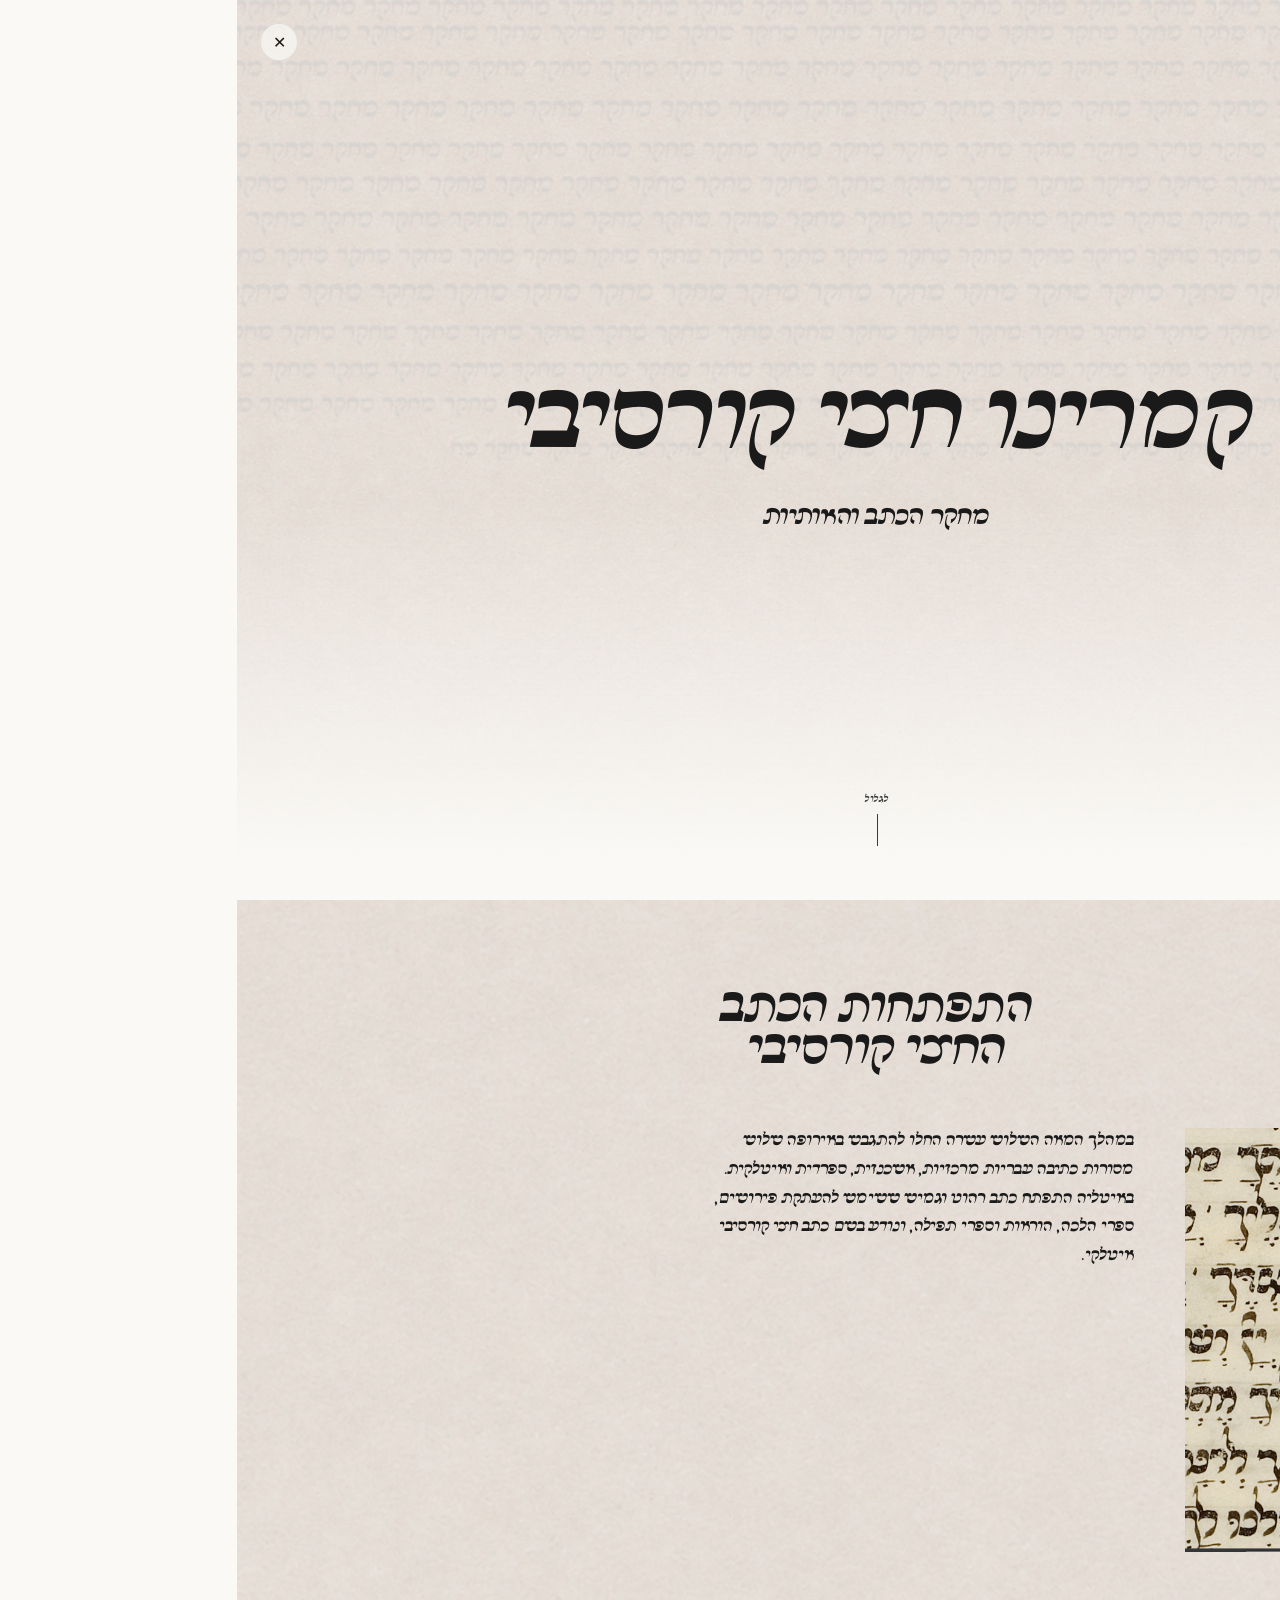
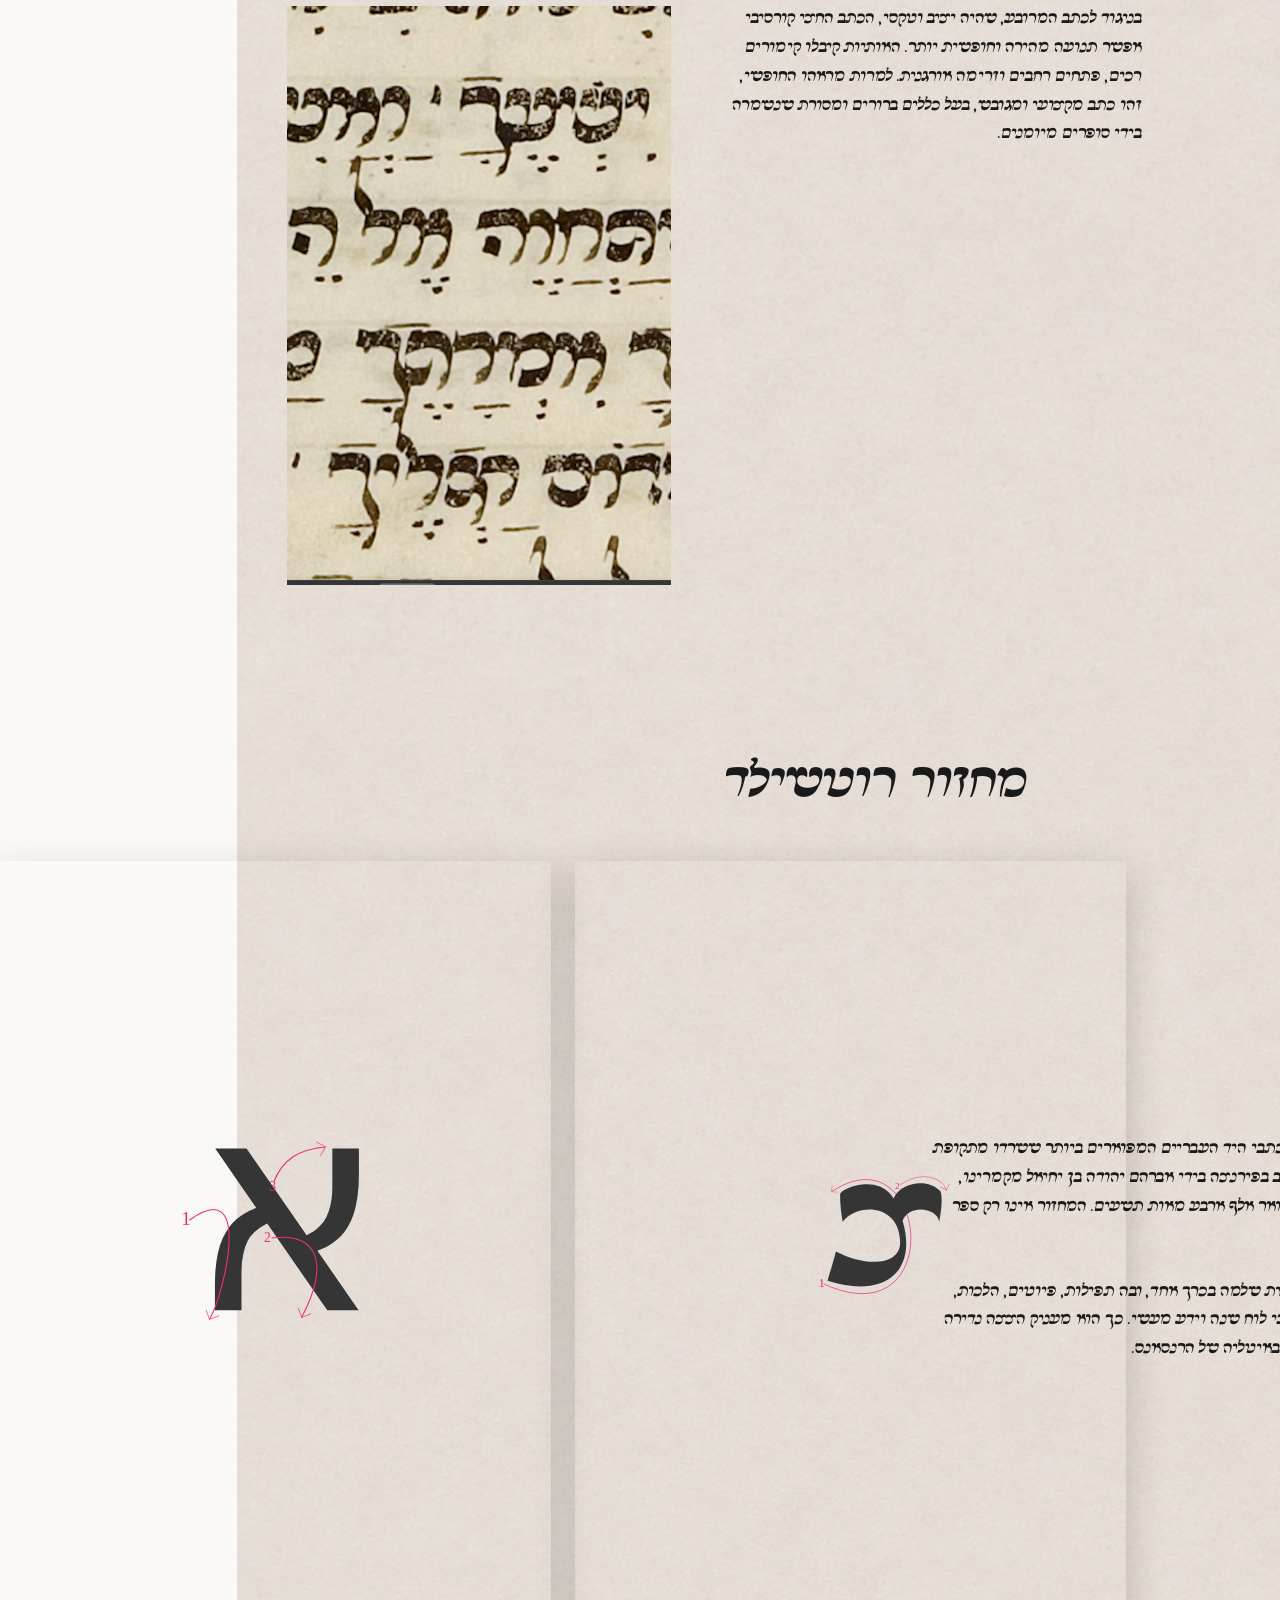
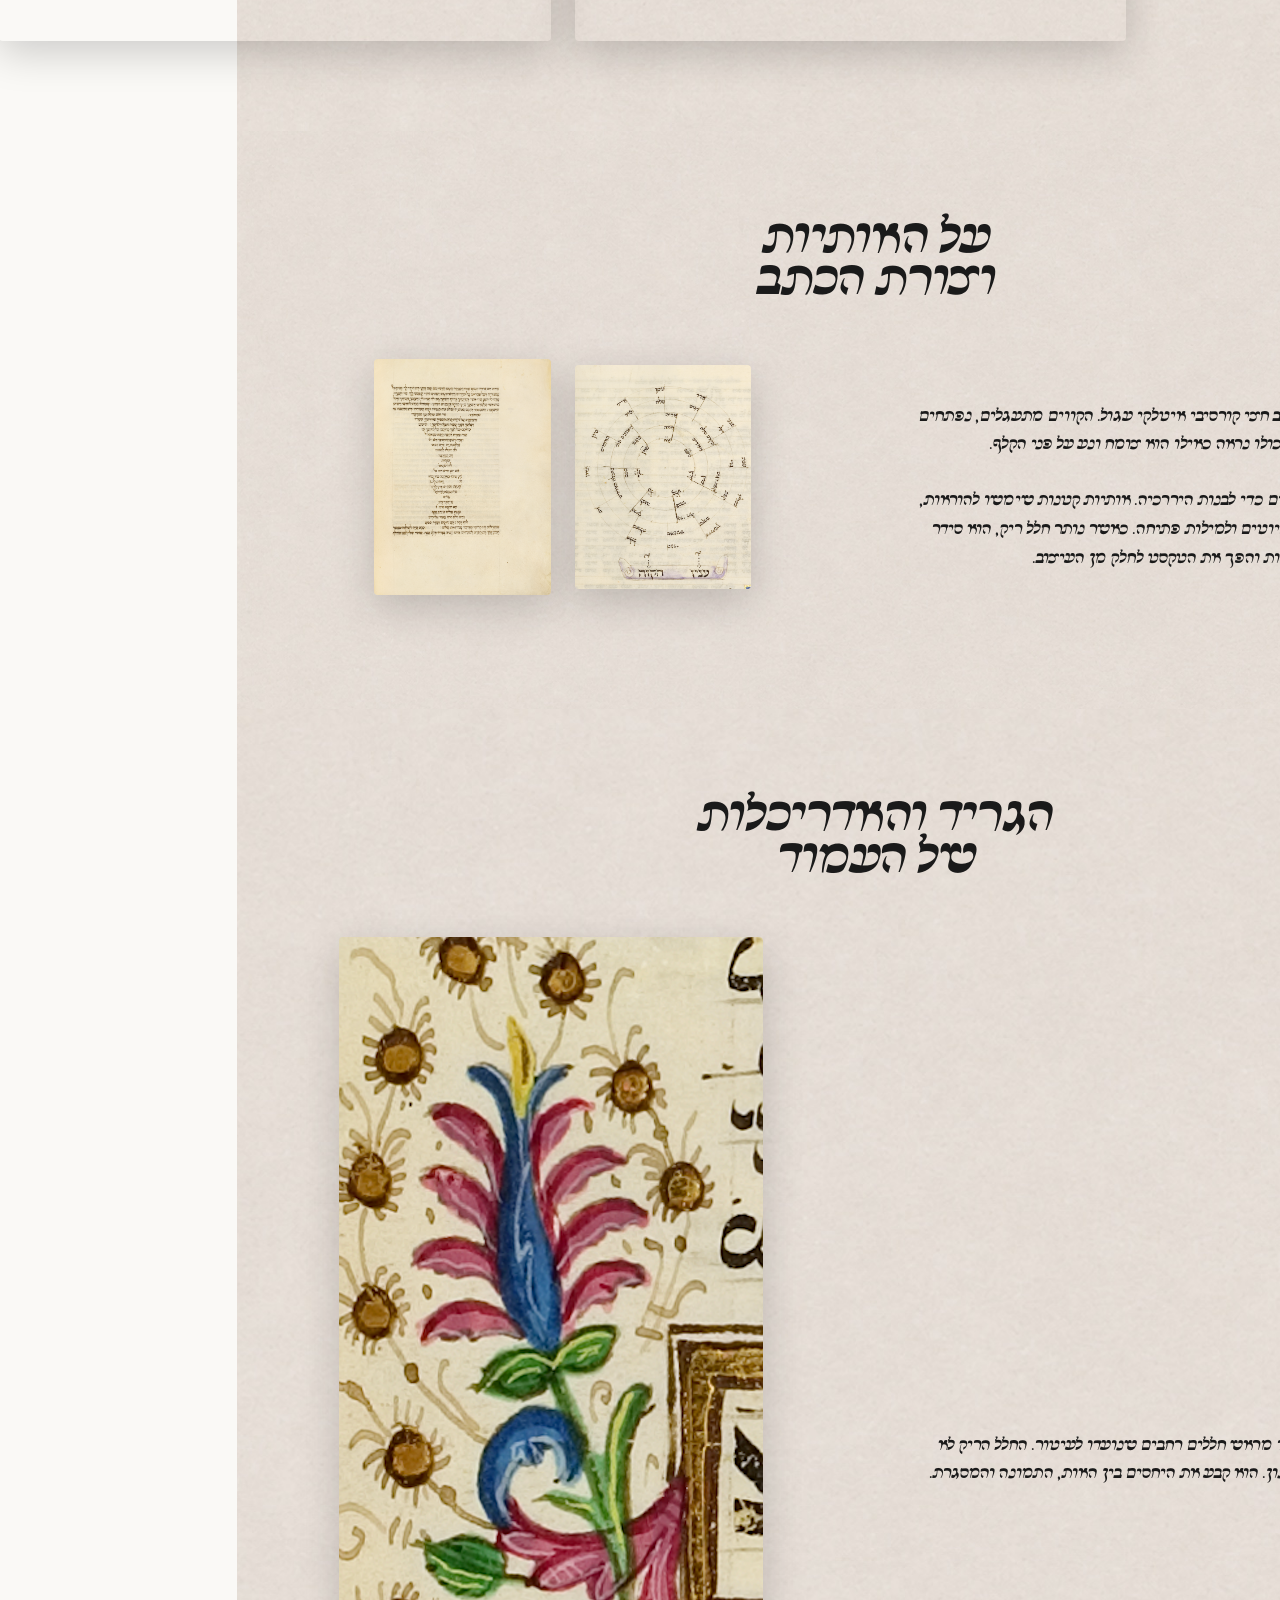
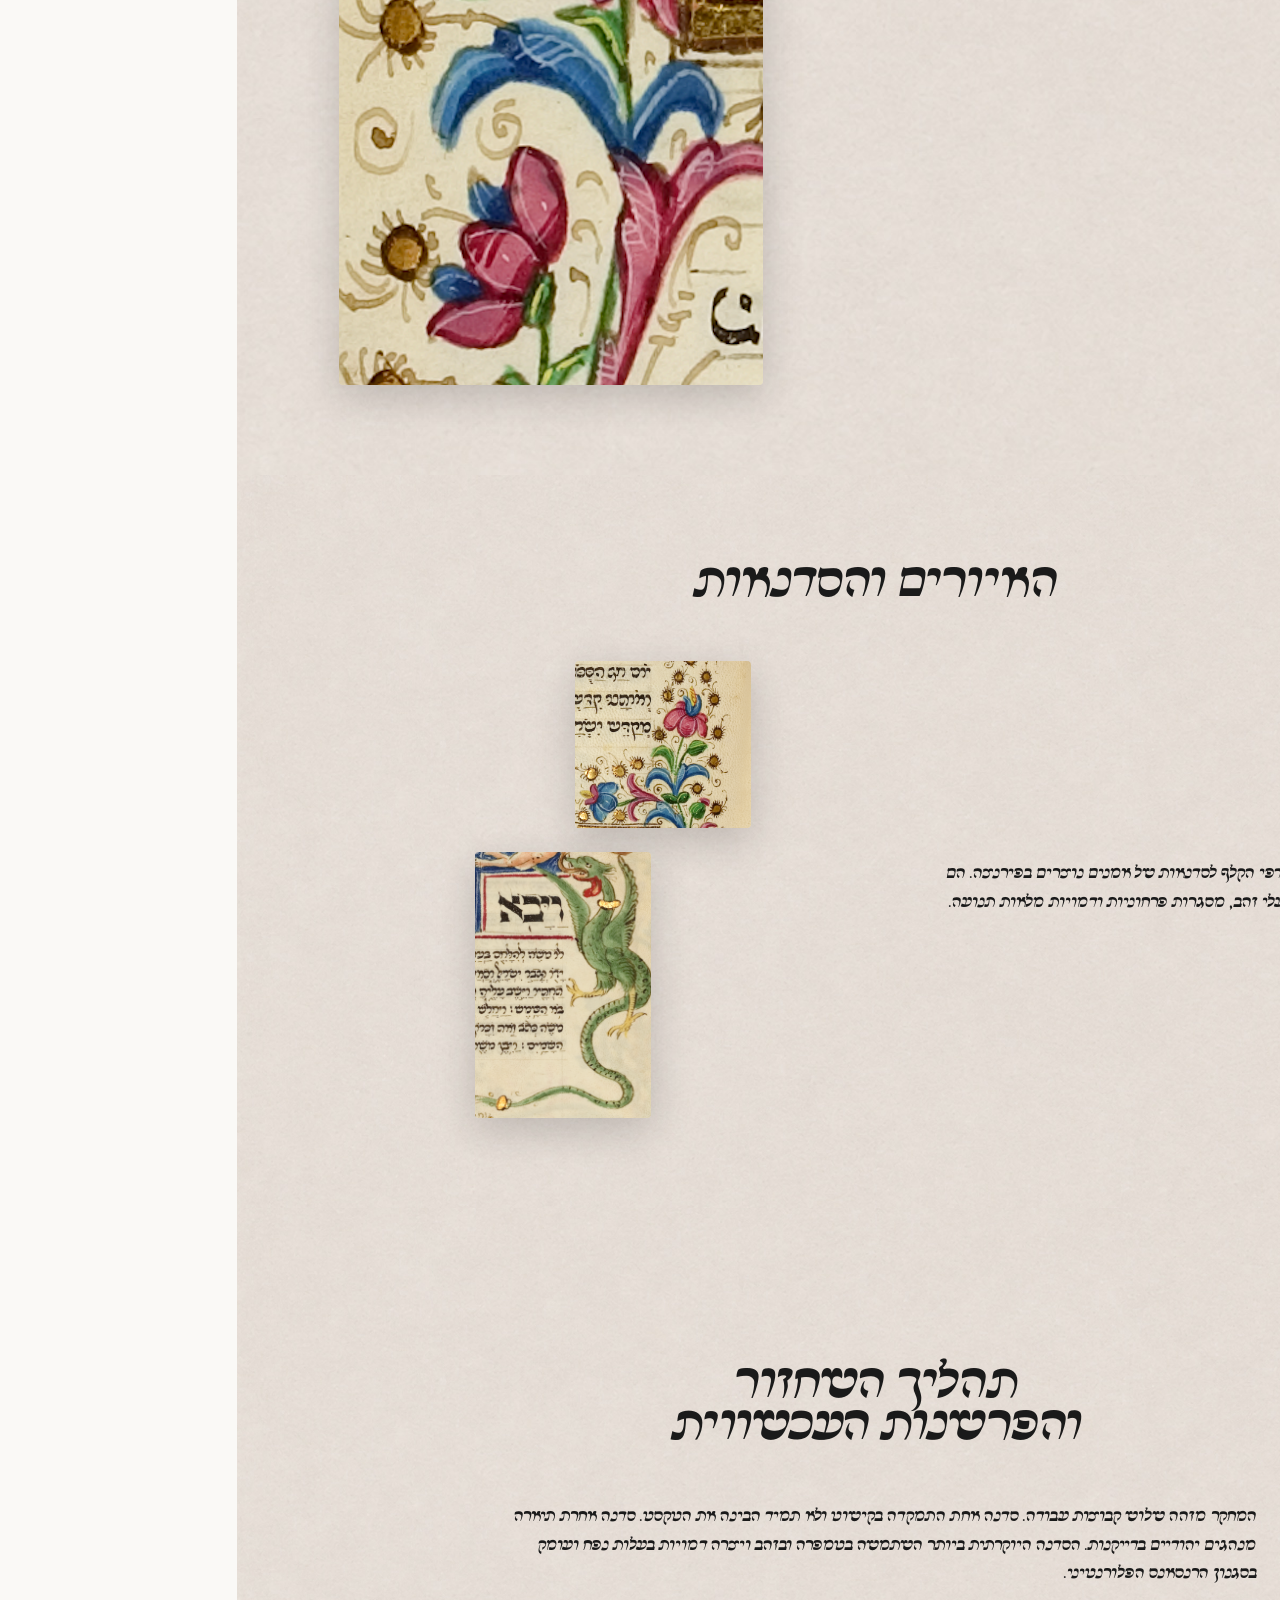
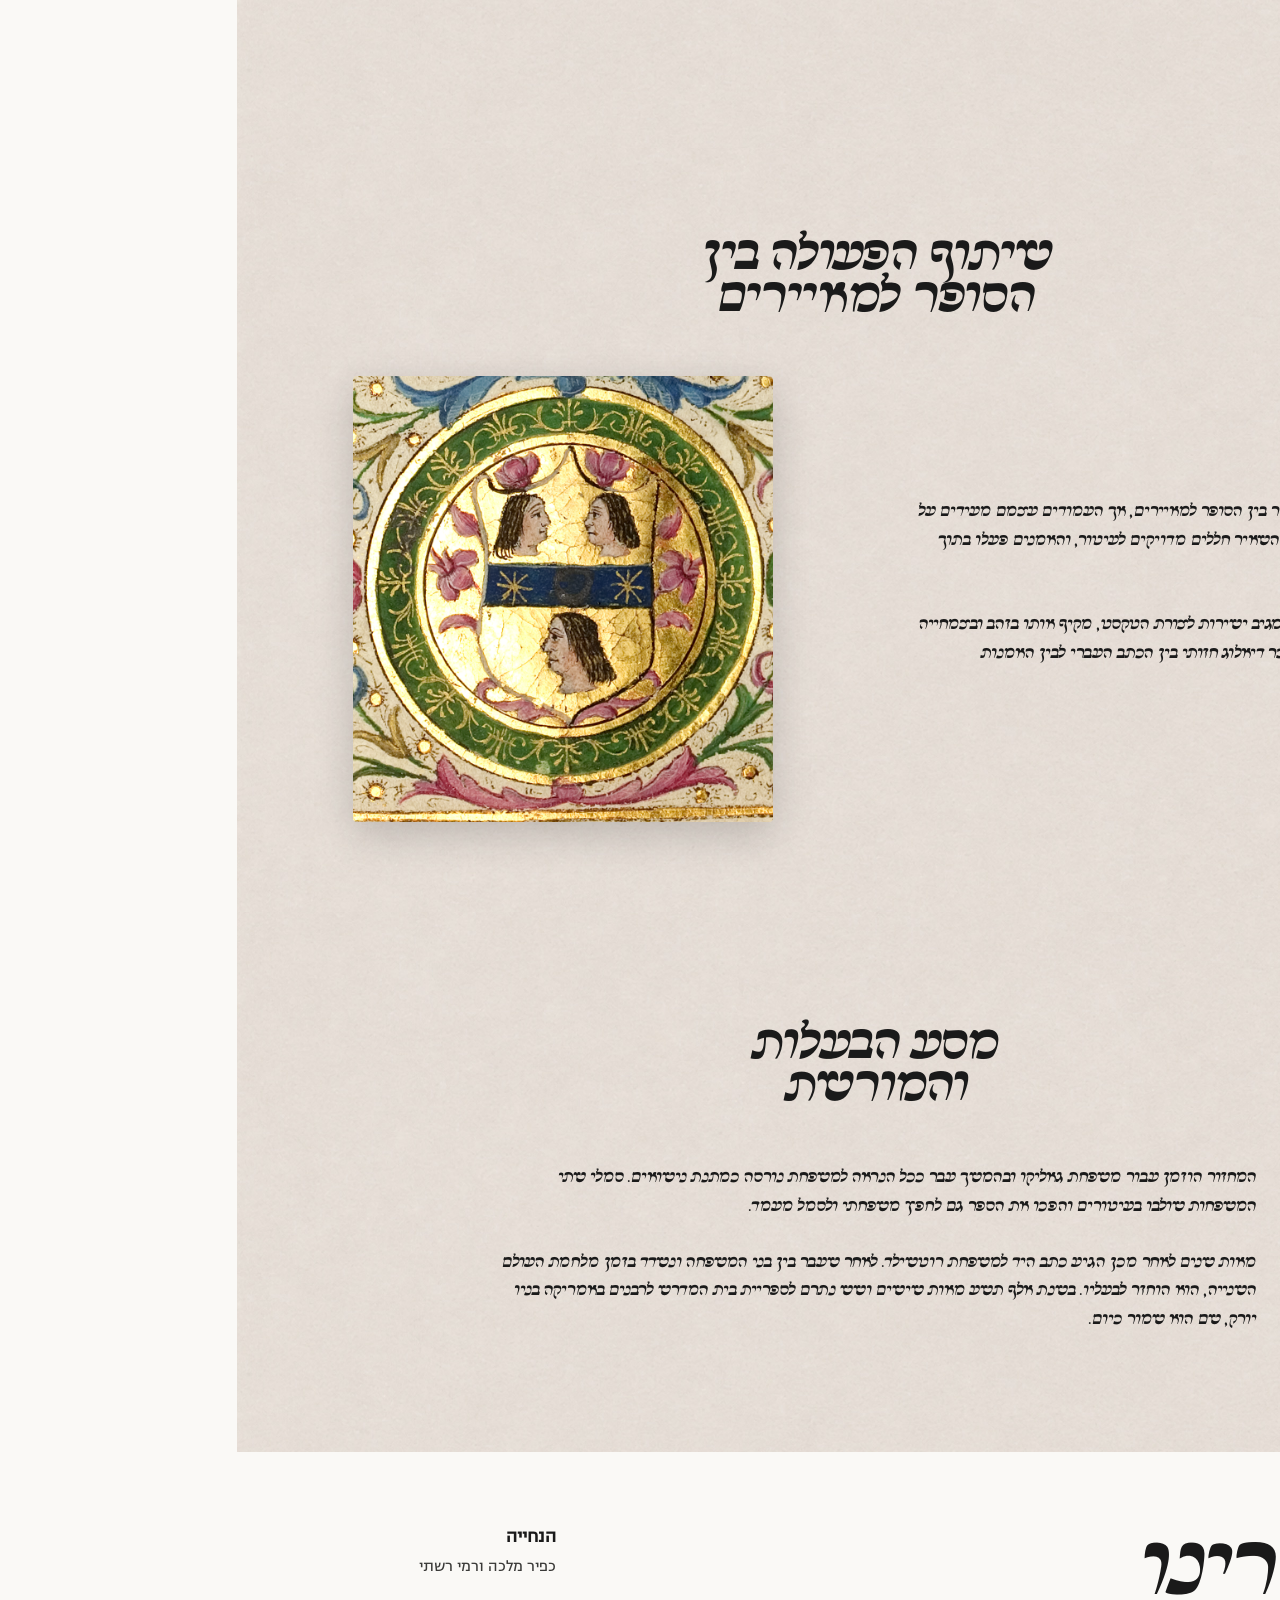
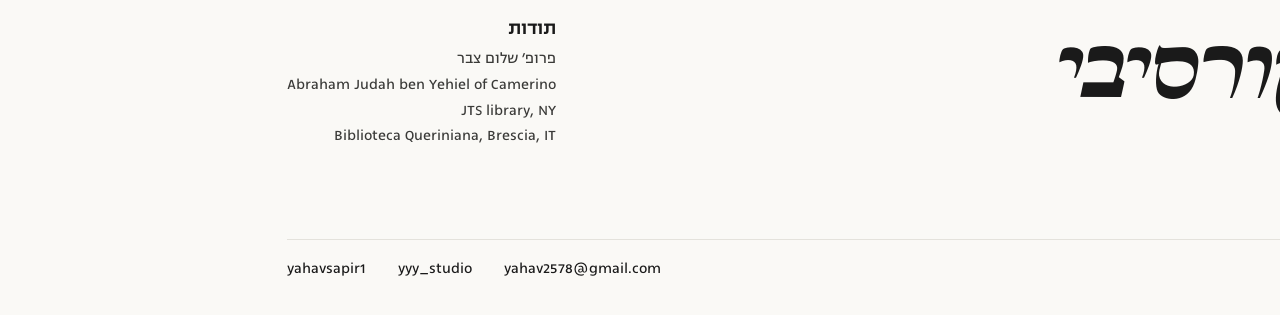
==== research.html @ 0fd1fef1 "Initial commit: Camerino typeface showcase site Static one-page site (index.html) presenting the Cam" ====
<!DOCTYPE html>
<html lang="he" dir="rtl">
<head>
<meta charset="UTF-8">
<meta name="viewport" content="width=device-width, initial-scale=1.0">
<title>מחקר הכתב והאותיות — קמרינו</title>
<link rel="stylesheet" href="css/style.css?v=18">
<link rel="stylesheet" href="css/research.css?v=4">
</head>
<body class="research">

<a class="research__close" href="index.html" aria-label="חזרה לעמוד הבית">✕</a>

<section class="rs-section rs-hero" id="researchHero">
  <div class="hero__grid" id="researchHeroGrid" data-svg="assets/svg/grid-research.svg" aria-hidden="true"></div>
  <div class="hero__grid-fade"></div>
  <div class="rs-hero__content">
    <h1 class="rs-hero__title">קמרינו חצי קורסיבי</h1>
    <p class="rs-hero__subtitle">מחקר הכתב והאותיות</p>
  </div>
  <div class="rs-hero__scroll">
    <span>לגלול</span>
    <span class="rs-hero__arrow" aria-hidden="true"></span>
  </div>
</section>

<section class="rs-section rs-chapter rs-chapter--split" data-reveal>
  <h2 class="rs-chapter__title">התפתחות הכתב<br>החצי קורסיבי</h2>
  <div class="rs-chapter__block rs-chapter__block--a">
    <img class="rs-chapter__img rs-chapter__img--sm" src="assets/img/research/strip-2-y.png" alt="" loading="lazy">
    <p class="rs-chapter__text">במהלך המאה השלוש עשרה החלו להתגבש באירופה שלוש מסורות כתיבה עבריות מרכזיות, אשכנזית, ספרדית ואיטלקית. באיטליה התפתח כתב רהוט וגמיש ששימש להעתקת פירושים, ספרי הלכה, הוראות וספרי תפילה, ונודע בשם כתב חצי קורסיבי איטלקי.</p>
  </div>
  <div class="rs-chapter__block rs-chapter__block--b">
    <p class="rs-chapter__text">בניגוד לכתב המרובע, שהיה יציב וטקסי, הכתב החצי קורסיבי אפשר תנועה מהירה וחופשית יותר. האותיות קיבלו קימורים רכים, פתחים רחבים וזרימה אורגנית. למרות מראהו החופשי, זהו כתב מקצועי ומגובש, בעל כללים ברורים ומסורת שנשמרה בידי סופרים מיומנים.</p>
    <img class="rs-chapter__img rs-chapter__img--lg" src="assets/img/research/strip-2-s.png" alt="" loading="lazy">
  </div>
</section>

<section class="rs-section rs-chapter" data-reveal>
  <h2 class="rs-chapter__title">מחזור רוטשילד</h2>
  <div class="rs-chapter__body">
    <div class="rs-chapter__text">
      <p>מחזור רוטשילד הוא אחד מכתבי היד העבריים המפוארים ביותר ששרדו מתקופת הרנסאנס האיטלקי. הוא נכתב בפירנצה בידי אברהם יהודה בן יחיאל מקמרינו, והושלם בחמישה עשר בפברואר אלף ארבע מאות תשעים. המחזור אינו רק ספר תפילה.</p>
      <p>הוא משמש ספרייה משפחתית שלמה בכרך אחד, ובה תפילות, פיוטים, הלכות, עצות רפואיות, חוזים, חישובי לוח שנה וידע מעשי. כך הוא מעניק הצצה נדירה לחיי משפחה יהודית אמידה באיטליה של הרנסאנס.</p>
    </div>
    <div class="rs-chapter__media">
      <img src="assets/img/research/strip-3-y.svg" alt="" loading="lazy">
      <img src="assets/img/research/strip-3-s.svg" alt="" loading="lazy">
    </div>
  </div>
</section>

<section class="rs-section rs-chapter" data-reveal>
  <h2 class="rs-chapter__title">על האותיות<br>וצורת הכתב</h2>
  <div class="rs-chapter__body">
    <div class="rs-chapter__text">
      <p>האותיות במחזור נכתבו בכתב חצי קורסיבי איטלקי עגול. הקווים מתעגלים, נפתחים וממשיכים זה אל זה, והכתב כולו נראה כאילו הוא צומח ונע על פני הקלף.</p>
      <p>הסופר השתמש בגדלים שונים כדי לבנות היררכיה. אותיות קטנות שימשו להוראות, בינוניות לתפילה, וגדולות לפיוטים ולמילות פתיחה. כאשר נותר חלל ריק, הוא סידר את המילים בתבניות מופשטות והפך את הטקסט לחלק מן העיצוב.</p>
    </div>
    <div class="rs-chapter__media rs-chapter__media--three">
      <img src="assets/img/research/strip-4-y.png" alt="" loading="lazy">
      <img src="assets/img/research/strip-4-s.png" alt="" loading="lazy">
      <img src="assets/img/research/strip-4-m.png" alt="" loading="lazy">
    </div>
  </div>
</section>

<section class="rs-section rs-chapter" data-reveal>
  <h2 class="rs-chapter__title">הגריד והאדריכלות<br>של העמוד</h2>
  <div class="rs-chapter__body">
    <div class="rs-chapter__text">
      <p>סביב מילות הפתיחה הושארו מראש חללים רחבים שנועדו לעיטור. החלל הריק לא היה מקרי, אלא חלק מן התכנון. הוא קבע את היחסים בין האות, התמונה והמסגרת.</p>
    </div>
    <div class="rs-chapter__media">
      <img src="assets/img/research/strip-5-y.png" alt="" loading="lazy">
      <img src="assets/img/research/strip-5-s.png" alt="" loading="lazy">
    </div>
  </div>
</section>

<section class="rs-section rs-chapter" data-reveal>
  <h2 class="rs-chapter__title">האיורים והסדנאות</h2>
  <div class="rs-chapter__body">
    <div class="rs-chapter__text">
      <p>לאחר השלמת הכתיבה עברו דפי הקלף לסדנאות של אמנים נוצרים בפירנצה. הם הוסיפו צבעי מים, טמפרה, עלי זהב, מסגרות פרחוניות ודמויות מלאות תנועה.</p>
    </div>
    <div class="rs-chapter__media rs-chapter__media--three">
      <img src="assets/img/research/strip-6-y.png" alt="" loading="lazy">
      <img src="assets/img/research/strip-6-s.png" alt="" loading="lazy">
      <img src="assets/img/research/strip-6-m.png" alt="" loading="lazy">
    </div>
  </div>
</section>

<section class="rs-section rs-chapter" data-reveal>
  <h2 class="rs-chapter__title">תהליך השחזור<br>והפרשנות העכשווית</h2>
  <div class="rs-chapter__body rs-chapter__body--text-only">
    <div class="rs-chapter__text">
      <p>המחקר מזהה שלוש קבוצות עבודה. סדנה אחת התמקדה בקישוט ולא תמיד הבינה את הטקסט. סדנה אחרת תיארה מנהגים יהודיים בדייקנות. הסדנה היוקרתית ביותר השתמשה בטמפרה ובזהב ויצרה דמויות בעלות נפח ועומק בסגנון הרנסאנס הפלורנטיני.</p>
    </div>
  </div>
</section>

<section class="rs-section rs-chapter" data-reveal>
  <h2 class="rs-chapter__title">שיתוף הפעולה בין<br>הסופר למאיירים</h2>
  <div class="rs-chapter__body">
    <div class="rs-chapter__text">
      <p>לא שרדו עדויות למפגש ישיר בין הסופר למאיירים, אך העמודים עצמם מעידים על תכנון מוקדם. אברהם יהודה השאיר חללים מדויקים לעיטור, והאמנים פעלו בתוך המבנה שקבע.</p>
      <p>במקומות מסוימים העיטור מגיב ישירות לצורת הטקסט, מקיף אותו בזהב ובצמחייה ומדגיש את גבולותיו. כך נוצר דיאלוג חזותי בין הכתב העברי לבין האמנות הפלורנטינית.</p>
    </div>
    <div class="rs-chapter__media rs-chapter__media--single">
      <img src="assets/img/research/strip-8-y.png" alt="" loading="lazy">
    </div>
  </div>
</section>

<section class="rs-section rs-chapter" data-reveal>
  <h2 class="rs-chapter__title">מסע הבעלות<br>והמורשת</h2>
  <div class="rs-chapter__body rs-chapter__body--text-only">
    <div class="rs-chapter__text">
      <p>המחזור הוזמן עבור משפחת גאליקו ובהמשך עבר ככל הנראה למשפחת נורסה כמתנת נישואים. סמלי שתי המשפחות שולבו בעיטורים והפכו את הספר גם לחפץ משפחתי ולסמל מעמד.</p>
      <p>מאות שנים לאחר מכן הגיע כתב היד למשפחת רוטשילד. לאחר שעבר בין בני המשפחה ונשדד בזמן מלחמת העולם השנייה, הוא הוחזר לבעליו. בשנת אלף תשע מאות שישים ושש נתרם לספריית בית המדרש לרבנים באמריקה בניו יורק, שם הוא שמור כיום.</p>
    </div>
  </div>
</section>

<section class="credits" id="credits">
  <div class="credits__row">
    <h2 class="credits__title">קמרינו<br>חצי קורסיבי</h2>
    <div class="credits__info">
      <div class="credits__group">
        <h3 class="credits__label">הנחייה</h3>
        <p>כפיר מלכה ורמי רשתי</p>
      </div>
      <div class="credits__group">
        <h3 class="credits__label">תודות</h3>
        <p>פרופ' שלום צבר</p>
        <p>Abraham Judah ben Yehiel of Camerino</p>
        <p>JTS library, NY</p>
        <p>Biblioteca Queriniana, Brescia, IT</p>
      </div>
    </div>
  </div>
  <div class="credits__footer">
    <div class="credits__links">
      <a href="https://instagram.com/yahavsapir1" target="_blank" rel="noopener">yahavsapir1</a>
      <a href="https://www.instagram.com/yyy_studio_/" target="_blank" rel="noopener">yyy_studio</a>
      <a href="mailto:yahav2578@gmail.com">yahav2578@gmail.com</a>
    </div>
    <span class="credits__year">2026</span>
  </div>
</section>

<script src="js/research.js?v=4"></script>
</body>
</html>
---- css/style.css ----
@font-face {
  font-family: "Camerino";
  src: url("../fonts/camerino-Regular.woff2?v=4") format("woff2"),
       url("../fonts/camerino-Regular.otf?v=4") format("opentype");
  font-weight: 400;
  font-style: normal;
  font-display: swap;
}

@font-face {
  font-family: "NarkissBlock";
  src: url("../fonts/NarkissBlock-Regular-TRIAL.otf") format("opentype");
  font-weight: 500;
  font-style: normal;
  font-display: swap;
}

:root {
  --bg: #faf9f6;
  --ink: #1a1a1a;
  --ink-soft: #3a3a38;
}

* {
  margin: 0;
  padding: 0;
  box-sizing: border-box;
}

html {
  scroll-behavior: smooth;
}

body {
  background: var(--bg);
  color: var(--ink);
  font-family: "Camerino", serif;
  direction: rtl;
}

.hero {
  position: relative;
  min-height: 100svh;
  display: flex;
  flex-direction: column;
  align-items: center;
  justify-content: center;
  overflow: hidden;
}

.hero__grid {
  position: absolute;
  inset: 0;
  z-index: 0;
  overflow: hidden;
  pointer-events: none;
}

.hero__grid svg {
  width: 100%;
  height: 100%;
}

.hero__grid :is(path, tspan, text) {
  opacity: 0;
  transition: opacity 0.35s ease;
}

.hero__grid-fade {
  position: absolute;
  inset: 0;
  z-index: 1;
  pointer-events: none;
  background: linear-gradient(to bottom, transparent 55%, var(--bg) 96%);
}

.hero__creatures {
  position: absolute;
  top: 0;
  left: 0;
  z-index: 1;
  width: 100%;
  height: auto;
  pointer-events: none;
  user-select: none;
  transform: scale(1.05);
  transition: transform 0.5s cubic-bezier(0.16, 1, 0.3, 1);
  will-change: transform;
}

.hero__content {
  position: relative;
  z-index: 1;
  display: flex;
  flex-direction: column;
  align-items: center;
  gap: clamp(1.5rem, 4vw, 3rem);
  text-align: center;
  padding: 8vh 6vw;
  margin-top: 12vh;
  transition: transform 0.5s cubic-bezier(0.16, 1, 0.3, 1);
}

.hero__title {
  opacity: 0;
  transform: translateY(28px) scale(0.94);
  transition: opacity 1.1s cubic-bezier(0.16, 1, 0.3, 1),
    transform 1.1s cubic-bezier(0.16, 1, 0.3, 1);
}

.hero__title.is-visible {
  opacity: 1;
  transform: translateY(0) scale(1);
}

/* subtitle itself has no enter animation — each character is revealed
   individually by typeInText (see main.js), so the block is visible from
   the start and the typing motion is the entrance */
.hero__subtitle span {
  opacity: 0;
  /* short and linear, not the slow ease used elsewhere on this page — a
     longer/eased fade is what made this read as a soft "reveal" instead
     of a typewriter-style snap; several characters would be mid-fade at
     once whenever the per-character stagger (see typeInText in main.js)
     was shorter than the fade itself. */
  transition: opacity 0.05s linear;
}

.hero__title {
  font-size: clamp(3.5rem, 13vw, 10.5rem);
  font-weight: 400;
  line-height: 1;
  letter-spacing: -0.01em;
}

.hero__subtitle {
  display: flex;
  flex-direction: column;
  align-items: center;
  font-size: clamp(1.4rem, 2.6vw, 2.1rem);
  line-height: 1.25;
  color: var(--ink-soft);
  margin-top: 6vh;
}

.hero__subtitle p {
  white-space: nowrap;
}

.scrub {
  position: relative;
  height: 400vh;
}

.scrub__sticky {
  position: sticky;
  top: 0;
  height: 100svh;
  overflow: hidden;
  display: flex;
  align-items: center;
  justify-content: center;
  background: var(--bg);
}

.scrub__canvas {
  width: 100%;
  height: 100%;
  display: block;
}

/* --- Specimen section: live, editable type-testing rows with a slider adjuster above each --- */
.specimen {
  padding: 6vh 50px;
  display: flex;
  flex-direction: column;
  gap: 5vh;
}

.specimen-row {
  width: 100%;
}

.adjuster {
  display: flex;
  flex-wrap: wrap;
  align-items: center;
  gap: 12px 50px;
  width: 100%;
  min-width: 0;
}

.adjuster__group {
  display: flex;
  align-items: center;
  gap: 10px;
  flex: 0 0 auto;
}

.adjuster__label,
.adjuster__value {
  font-size: 12px;
  font-family: "NarkissBlock", sans-serif;
  font-weight: 500;
  color: #6b6b6b;
  white-space: nowrap;
}

.adjuster__slider {
  width: 100px;
  cursor: ew-resize;
  touch-action: none;
}

.adjuster__track {
  position: relative;
  height: 9px;
  background: #ccc;
}

.adjuster__fill {
  position: absolute;
  inset: 0 0 0 auto;
  background: var(--specimen-accent, #1a1a1a);
}

.adjuster__handle {
  position: absolute;
  top: 50%;
  width: 12px;
  height: 12px;
  border-radius: 50%;
  background: var(--specimen-accent, #1a1a1a);
  transform: translate(50%, -50%);
  pointer-events: none;
}

.adjuster__color-wrap {
  position: relative;
  display: flex;
  align-items: center;
  gap: 8px;
  flex: 0 0 auto;
}

.adjuster__color {
  width: 10px;
  height: 10px;
  border: none;
  padding: 0;
  cursor: pointer;
  background: var(--specimen-accent, #1a1a1a);
  flex: 0 0 auto;
}

.adjuster__color-code {
  font-size: 12px;
  font-family: "NarkissBlock", sans-serif;
  font-weight: 500;
  color: #6b6b6b;
  white-space: nowrap;
  direction: ltr;
}

.adjuster__color-panel {
  position: absolute;
  top: calc(100% + 10px);
  left: 0;
  z-index: 5;
  display: flex;
  flex-direction: column;
  gap: 6px;
  padding: 10px;
  background: #fff;
  border: 1px solid #e4e2dc;
  box-shadow: 0 6px 18px rgba(0, 0, 0, 0.08);
}

.adjuster__color-panel[hidden] {
  display: none;
}

.adjuster__color-row {
  display: flex;
  gap: 6px;
}

.adjuster__color-dot {
  width: 15px;
  height: 15px;
  border: 1px solid rgba(0, 0, 0, 0.1);
  border-radius: 50%;
  padding: 0;
  cursor: pointer;
}

.adjuster__color-dot--square {
  border-radius: 2px;
  border: none;
}

.adjuster__color-more {
  position: relative;
  width: 18px;
  height: 18px;
  border-radius: 50%;
  border: 1px dashed #b8b8b8;
  display: flex;
  align-items: center;
  justify-content: center;
  font-size: 11px;
  color: #6b6b6b;
  cursor: pointer;
}

.adjuster__color-more input[type="color"] {
  position: absolute;
  inset: 0;
  opacity: 0;
  cursor: pointer;
}

.adjuster__align {
  display: flex;
  gap: 6px;
  flex: 0 0 auto;
}

.adjuster__align button {
  width: 16px;
  height: 14px;
  padding: 2px 0;
  border: none;
  background: none;
  cursor: pointer;
  display: flex;
  flex-direction: column;
  justify-content: space-between;
  opacity: 0.45;
}

.adjuster__align button.is-active {
  opacity: 1;
}

.adjuster__align button span {
  display: block;
  height: 2px;
  background: #6b6b6b;
}

.adjuster__align button[data-align="right"] span:nth-child(1) { width: 100%; align-self: flex-end; }
.adjuster__align button[data-align="right"] span:nth-child(2) { width: 65%; align-self: flex-end; }
.adjuster__align button[data-align="right"] span:nth-child(3) { width: 85%; align-self: flex-end; }

.adjuster__align button[data-align="center"] span { width: 100%; align-self: center; }
.adjuster__align button[data-align="center"] span:nth-child(2) { width: 65%; }
.adjuster__align button[data-align="center"] span:nth-child(3) { width: 85%; }

.adjuster__align button[data-align="left"] span { width: 100%; align-self: flex-start; }
.adjuster__align button[data-align="left"] span:nth-child(2) { width: 65%; }
.adjuster__align button[data-align="left"] span:nth-child(3) { width: 85%; }

.specimen-row__crop {
  margin-top: 30px;
  text-align: var(--ta, right);
}

/* The "leading trim" technique (the same one AllCaps' own tester uses via
   --tester-before-marginTop/--tester-after-marginBottom): a zero-size spacer
   before and after the text, with a margin that pulls the real content
   tighter than the font's own line-box metrics would allow. Set live via JS
   (relayout()) since the exact amount depends on the current font-size/
   line-height/line count, and needs to re-run whenever those change. */
.specimen-row__text::before,
.specimen-row__text::after {
  content: "";
  display: block;
  width: 0;
}

.specimen-row__text::before {
  margin-bottom: var(--trim-top, 0px);
}

.specimen-row__text::after {
  margin-top: var(--trim-bottom, 0px);
}

.specimen-row__text {
  display: inline-block;
  width: fit-content;
  max-width: 100%;
  direction: rtl;
  font-family: "Camerino", serif;
  font-size: var(--fs, 100px);
  line-height: var(--lh, 120px);
  letter-spacing: var(--ls, 0em);
  text-align: var(--ta, right);
  color: var(--specimen-accent, #1a1a1a);
  outline: none;
  word-break: break-word;
  white-space: normal;
  opacity: 0;
}

.specimen-row__text:focus {
  outline: none;
}

/* --- Plant-relief ribbon, right after the display rows (see
   initSpecimenSection in main.js) — tall wrapper + sticky inner canvas,
   same pinned-scrub technique as .scrub/.scrub__sticky, so the clip plays
   out over real scroll distance instead of flashing by in its own natural
   (short) content height. --- */
.plant-ribbon {
  position: relative;
  /* bleed past .specimen's 50px side padding so the motif truly reaches the
     viewport edge instead of stopping at the row's content box */
  width: calc(100% + 100px);
  margin: 0 -50px;
  height: 350vh;
}

.plant-ribbon__sticky {
  position: sticky;
  top: 0;
  height: 100svh;
  display: flex;
  align-items: center;
  overflow: hidden;
}

.plant-ribbon__img {
  width: 100%;
  min-width: 0;
  aspect-ratio: 2 / 1;
  display: block;
  pointer-events: none;
  user-select: none;
}

/* --- Strip 4: dragon + phoenix, each with its own live paragraph, then one
   giant edge-to-edge paragraph below both (see initStorySection in main.js) --- */
.story {
  padding: 6vh 50px;
  display: flex;
  flex-direction: column;
  gap: 5vh;
}

.story-creatures {
  display: flex;
  align-items: flex-start;
  gap: 4%;
  width: 100%;
}

.story-creature {
  width: 48%;
  min-width: 0;
  display: flex;
  flex-direction: column;
}

/* bleeds past .story's 50px side padding so the illustration reaches the
   viewport edge, same tall-wrapper + sticky-canvas technique as
   .plant-ribbon */
.story-image {
  position: relative;
  width: calc(100% + 100px);
  margin: 0 -50px;
  height: 350vh;
}

.story-image__sticky {
  position: sticky;
  top: 0;
  height: 100svh;
  display: flex;
  align-items: center;
  overflow: hidden;
}

.story-image__img {
  width: 100%;
  aspect-ratio: 2 / 1;
  display: block;
  pointer-events: none;
  user-select: none;
}

/* --- Strip 5: zodiac wheel — tall scroll range, wheel pinned via sticky,
   two rings (#ring-outer / #ring-inner, set up in zodiac-wheel.svg) rotate
   in opposite directions as the section scrolls by (see initZodiacWheel in
   main.js) --- */
.zodiac {
  position: relative;
  height: 300vh;
}

.zodiac__sticky {
  position: sticky;
  top: 0;
  height: 100svh;
  display: flex;
  align-items: center;
  justify-content: center;
  overflow: hidden;
  background: var(--bg);
}

.zodiac__wheel {
  width: min(70vw, 800px);
  height: auto;
}

.zodiac__wheel svg {
  width: 100%;
  height: auto;
  display: block;
  overflow: visible;
}

/* --- Closing credits strip --- */
.credits {
  padding: 8vh 50px 4vh;
  font-family: "NarkissBlock", sans-serif;
  color: var(--ink);
}

.credits__row {
  display: flex;
  align-items: flex-start;
  justify-content: space-between;
  gap: 4vw;
}

/* Closing bookend of the hero's own title, right side of the row */
.credits__title {
  font-family: "Camerino", serif;
  font-weight: 400;
  font-size: clamp(3.25rem, 7.8vw, 6.5rem);
  line-height: 1.05;
  max-width: 50%;
  text-align: center;
}

.credits__info {
  flex: 0 0 auto;
}

.credits__group {
  margin-bottom: 4vh;
  text-align: right;
}

.credits__group p {
  color: var(--ink-soft);
  line-height: 1.6;
}

.credits__label {
  font-weight: 700;
  margin-bottom: 0.3em;
}

.credits__footer {
  display: flex;
  align-items: center;
  justify-content: space-between;
  margin-top: 6vh;
  padding-top: 2vh;
  border-top: 1px solid #e4e2dc;
  direction: ltr;
}

.credits__links {
  display: flex;
  gap: 2em;
}

.credits__links a {
  color: var(--ink);
  text-decoration: none;
}

.credits__links a:hover {
  text-decoration: underline;
}

.credits__year {
  color: var(--ink-soft);
}

/* --- Character map: single-glyph inspector with real metric guide lines
   (see initCharmap in main.js — figures measured off the actual font file),
   plus a click-to-select grid grouped by category. Edge to edge, no side
   padding on the section itself — only the two inner columns are padded. --- */
.charmap {
  padding: 8vh 0;
  font-family: "NarkissBlock", sans-serif;
  color: var(--ink);
}

.charmap__header {
  padding: 0 50px;
}

.charmap__header h2 {
  font-family: "Camerino", serif;
  font-weight: 400;
  font-size: clamp(1.8rem, 3vw, 2.6rem);
  margin-bottom: 5vh;
}

.charmap__row {
  display: flex;
  align-items: stretch;
}

.charmap__stage {
  position: relative;
  width: 50%;
  height: 800px;
  /* stage sits on the right (RTL, first flex child); only the outer
     (right) side keeps the page margin — the inner side facing the grid
     is tight, so the glyph reads as attached to it, not floating in the
     middle of a wide empty column */
  padding: 0 50px 0 10px;
  flex: 0 0 auto;
}

.charmap__canvas {
  display: block;
}

/* Stylistic-set alternates (ss01/ss02) stand in for the canvas glyph — real
   DOM text honors font-feature-settings, canvas text does not. */
.charmap__overlay-glyph {
  position: absolute;
  top: 0;
  left: 0;
  font-family: "Camerino", serif;
  line-height: 1;
  color: var(--ink);
  white-space: nowrap;
  pointer-events: none;
  opacity: 0;
}

.charmap__guide {
  position: absolute;
  left: 50px;
  right: 50px;
  height: 1px;
  background: #d8d5cc;
  display: flex;
  justify-content: space-between;
  font-size: 11px;
  color: var(--ink-soft);
}

.charmap__guide span {
  background: var(--bg);
  padding: 0 6px;
  transform: translateY(-50%);
  white-space: nowrap;
}

.charmap__vguide {
  position: absolute;
  top: 0;
  bottom: 0;
  width: 1px;
  background: #d8d5cc;
}

.charmap__vguide span {
  position: absolute;
  bottom: -20px;
  left: 0;
  transform: translateX(-50%);
  font-size: 11px;
  color: var(--ink-soft);
  white-space: nowrap;
}

.charmap__categories {
  width: 50%;
  flex: 0 0 auto;
  /* categories sits on the left; only the outer (left) side keeps the page
     margin, mirroring .charmap__stage's tight inner edge on the other side
     of the same boundary */
  padding: 0 10px 0 50px;
  /* each category is a full-width row stacked below the last, NOT a
     flex-wrap of independently-sized boxes — that was the bug: without a
     shared, definite width every category's grid computed its own column
     count from its own content, so they drifted out of alignment with each
     other instead of reading as one organized grid. */
  display: flex;
  flex-direction: column;
  gap: 5vh;
}

.charmap__category {
  width: 100%;
}

.charmap__category h6 {
  font-size: 12px;
  font-weight: 700;
  color: var(--ink-soft);
  margin-bottom: 1.2em;
}

.charmap__list {
  display: grid;
  grid-template-columns: repeat(auto-fill, 76px);
  gap: 8px;
  list-style: none;
}

.charmap__item {
  width: 76px;
  height: 92px;
  display: flex;
  flex-direction: column;
  align-items: center;
  justify-content: center;
  gap: 6px;
  cursor: pointer;
  border: 1px solid transparent;
  transition: border-color 0.15s ease, background 0.15s ease;
}

.charmap__item:hover {
  border-color: #e4e2dc;
}

.charmap__item.is-active {
  border-color: var(--ink);
  background: #fff;
}

.charmap__unicode {
  font-size: 10px;
  color: var(--ink-soft);
}

.charmap__item .charmap__glyph {
  font-family: "Camerino", serif;
  font-size: 48px;
  line-height: 1;
  color: var(--ink);
}
---- css/research.css ----
/* --- Research page: immersive hero + scroll-revealed chapters, wallpaper
   background on every strip (see research.js for the reveal + scatter logic) --- */

.research {
  background: var(--bg);
}

.rs-section {
  position: relative;
  background-image: url("../assets/img/wallpaper.jpg");
  background-size: cover;
  background-position: center;
  background-repeat: no-repeat;
}

.research__close {
  position: fixed;
  top: 24px;
  left: 24px;
  z-index: 20;
  width: 36px;
  height: 36px;
  display: flex;
  align-items: center;
  justify-content: center;
  border-radius: 50%;
  background: rgba(250, 249, 246, 0.7);
  color: var(--ink);
  text-decoration: none;
  font-size: 16px;
  transition: background 0.2s ease;
}

.research__close:hover {
  background: rgba(250, 249, 246, 0.95);
}

.rs-hero {
  min-height: 100svh;
  display: flex;
  flex-direction: column;
  align-items: center;
  justify-content: center;
  overflow: hidden;
}

.rs-hero__content {
  position: relative;
  z-index: 1;
  display: flex;
  flex-direction: column;
  align-items: center;
  gap: 1.5rem;
  text-align: center;
}

.rs-hero__title {
  font-family: "Camerino", serif;
  font-weight: 400;
  font-size: clamp(3rem, 9vw, 7rem);
  line-height: 1;
  color: var(--ink);
}

.rs-hero__subtitle {
  font-family: "Camerino", serif;
  font-style: italic;
  font-size: clamp(1.3rem, 2.4vw, 2rem);
  color: var(--ink);
}

.rs-hero__scroll {
  position: absolute;
  z-index: 1;
  bottom: 6vh;
  display: flex;
  flex-direction: column;
  align-items: center;
  gap: 0.6rem;
  font-family: "Camerino", serif;
  font-size: 12px;
  letter-spacing: 0.05em;
  color: var(--ink-soft);
}

.rs-hero__arrow {
  width: 1px;
  height: 32px;
  background: var(--ink-soft);
  animation: rs-scroll-cue 1.8s ease-in-out infinite;
}

@keyframes rs-scroll-cue {
  0%, 100% { transform: scaleY(1); opacity: 0.6; }
  50% { transform: scaleY(0.5); opacity: 1; }
}

.rs-chapter {
  min-height: 60vh;
  display: flex;
  align-items: center;
  justify-content: center;
  padding: 10vh 50px;
  opacity: 0;
  transform: translateY(24px);
  transition: opacity 0.9s cubic-bezier(0.16, 1, 0.3, 1),
    transform 0.9s cubic-bezier(0.16, 1, 0.3, 1);
}

.rs-chapter.is-visible {
  opacity: 1;
  transform: translateY(0);
}

.rs-chapter__title {
  font-family: "Camerino", serif;
  font-weight: 400;
  font-size: clamp(2rem, 5vw, 3.5rem);
  text-align: center;
  color: var(--ink);
}

.rs-chapter {
  flex-direction: column;
  gap: 6vh;
}

.rs-chapter__body {
  width: 100%;
  max-width: 1200px;
  display: flex;
  align-items: center;
  justify-content: center;
  gap: 6vw;
}

.rs-chapter__body--text-only {
  max-width: 760px;
}

.rs-chapter__text {
  flex: 1 1 380px;
  font-family: "Camerino", serif;
  font-size: clamp(1rem, 1.6vw, 1.2rem);
  line-height: 1.5;
  color: var(--ink);
}

.rs-chapter__text p + p {
  margin-top: 1.4em;
}

.rs-chapter__media {
  flex: 1 1 380px;
  display: flex;
  align-items: center;
  justify-content: center;
  gap: 1.5rem;
}

.rs-chapter__media img {
  max-width: 100%;
  border-radius: 4px;
  box-shadow: 0 12px 40px rgba(0, 0, 0, 0.18);
}

.rs-chapter__media--single img {
  max-width: 420px;
}

.rs-chapter__media--three {
  flex-wrap: wrap;
}

.rs-chapter__media--three img {
  flex: 1 1 30%;
  max-width: 32%;
}

@media (max-width: 860px) {
  .rs-chapter__body {
    flex-direction: column;
  }

  .rs-chapter__media--three img {
    max-width: 60%;
    flex: 1 1 45%;
  }
}

/* Strip 2's two-block layout follows a specific reference comp — each
   block pairs one paragraph with one image at its own size, alternating
   which side leans toward the page's outer (right) vs inner (left) edge,
   rather than the generic even text/media split used elsewhere. */
.rs-chapter--split {
  align-items: stretch;
}

.rs-chapter__block {
  width: 100%;
  display: flex;
  align-items: flex-start;
  gap: 4vw;
}

/* justify-content's start/end follow the RTL writing direction here
   (flex-start = right, flex-end = left) — block a's image sits toward
   the outer/right edge, block b's text sits toward the inner/left edge,
   matching the reference comp's edge-to-edge asymmetric placement. */
.rs-chapter__block--a {
  justify-content: flex-start;
}

.rs-chapter__block--b {
  justify-content: flex-end;
}

.rs-chapter__block .rs-chapter__text {
  flex: 0 1 420px;
}

.rs-chapter__img--sm {
  flex: 0 0 auto;
  width: 22vw;
}

.rs-chapter__img--lg {
  flex: 0 0 auto;
  width: 30vw;
}

@media (max-width: 860px) {
  .rs-chapter__block {
    flex-direction: column;
    align-items: center;
  }

  .rs-chapter__img--sm,
  .rs-chapter__img--lg {
    width: 80%;
  }
}
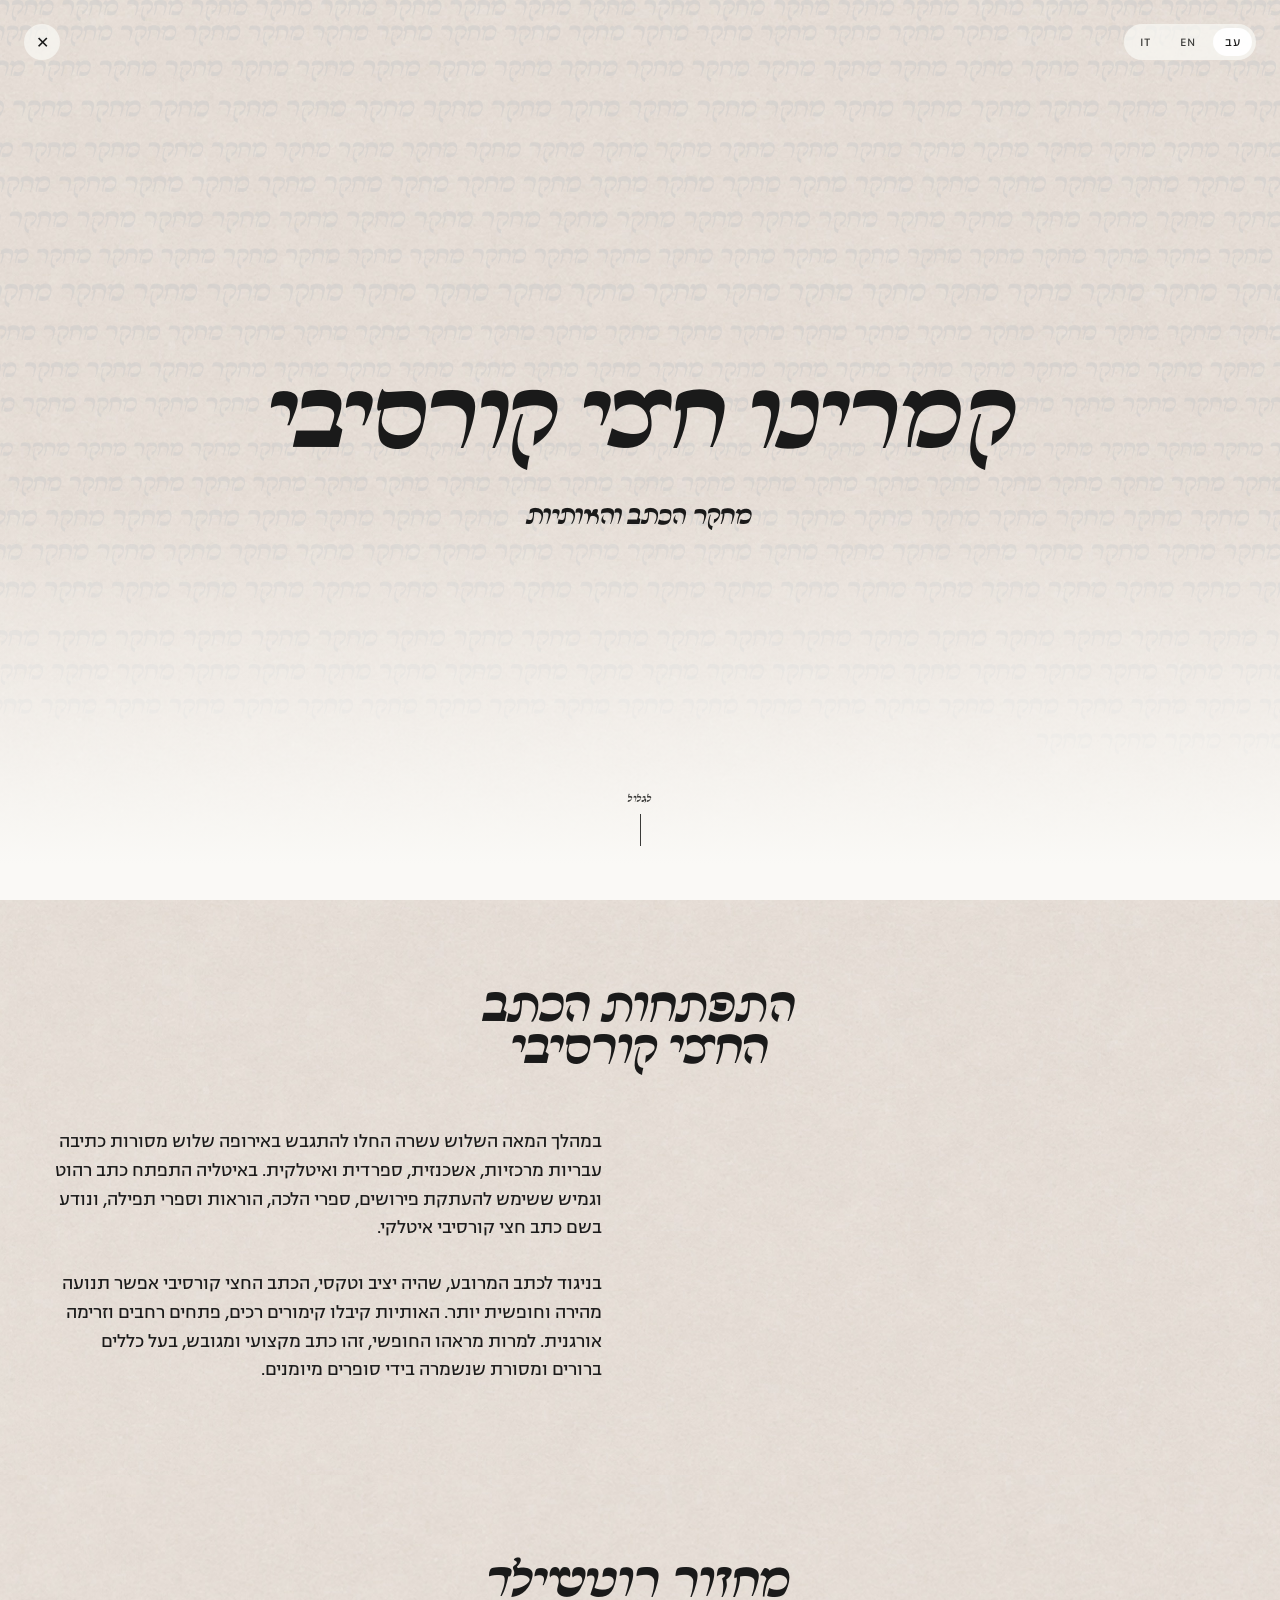
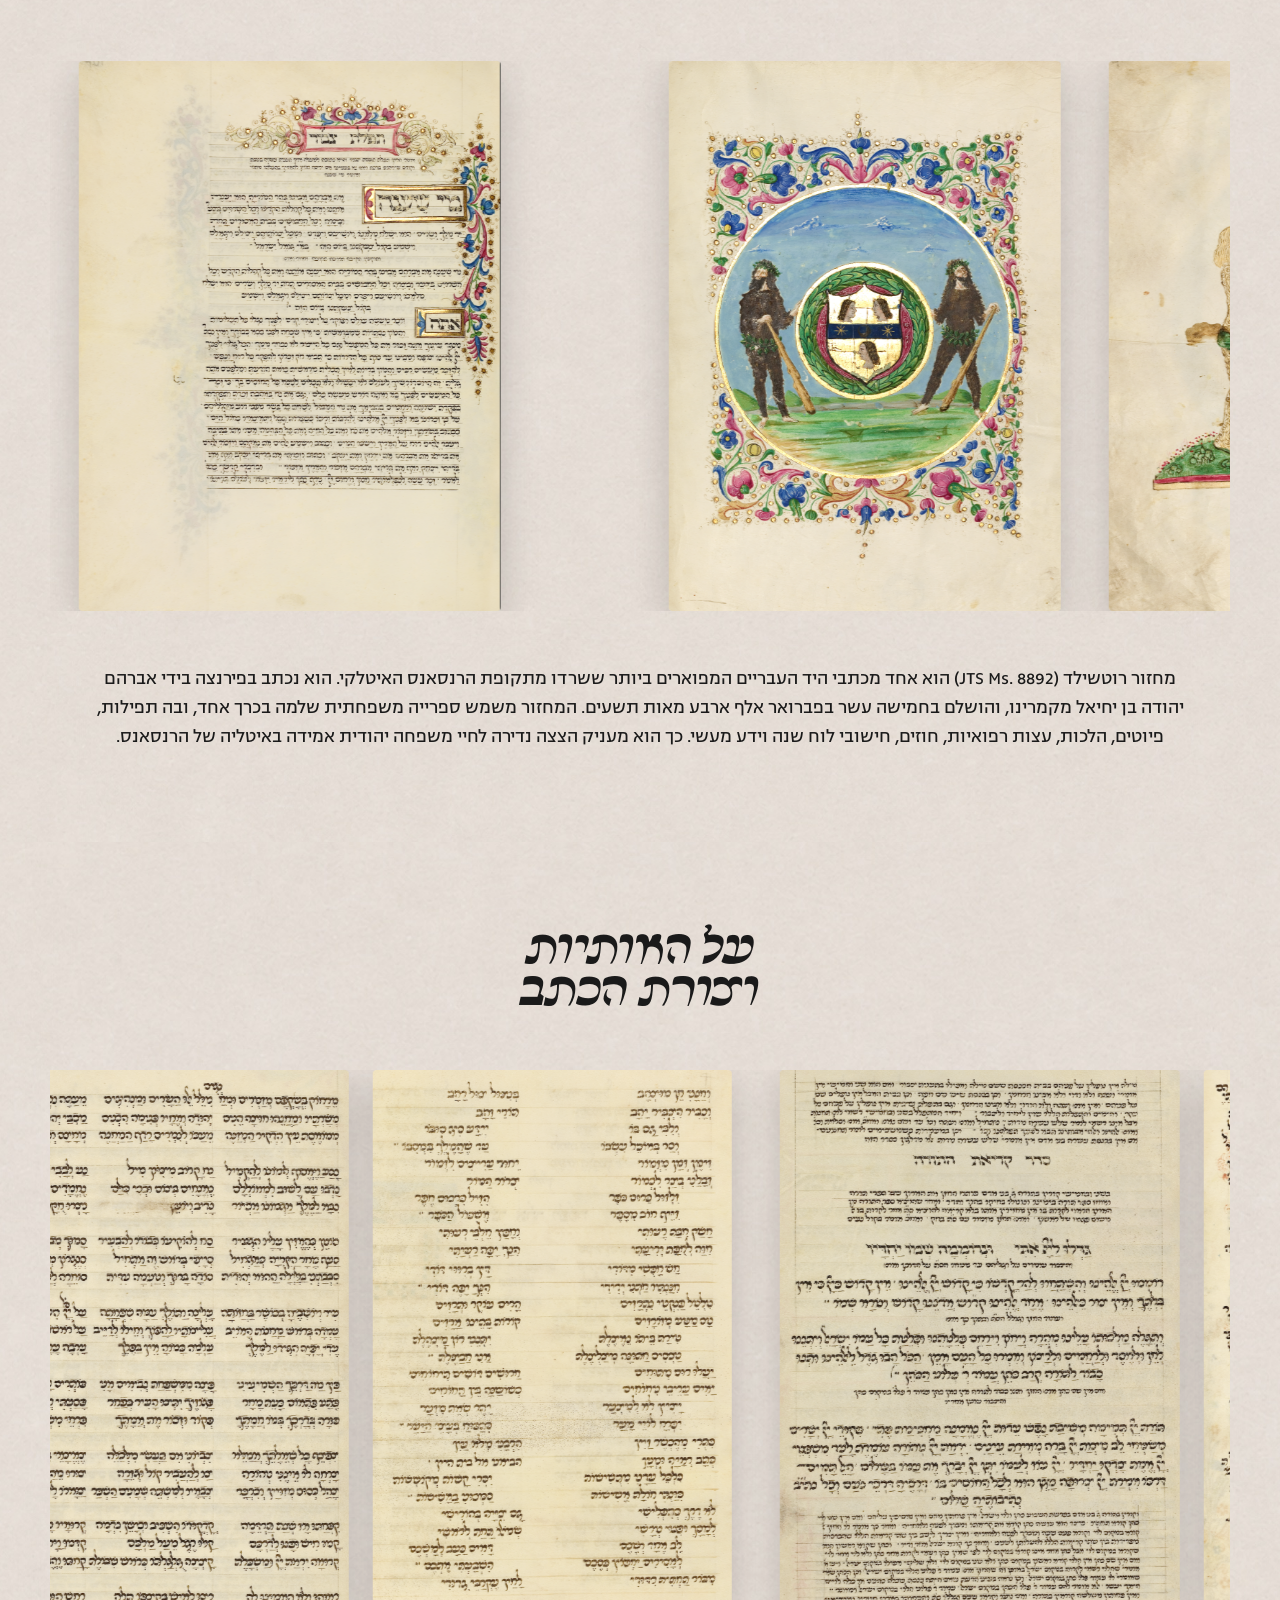
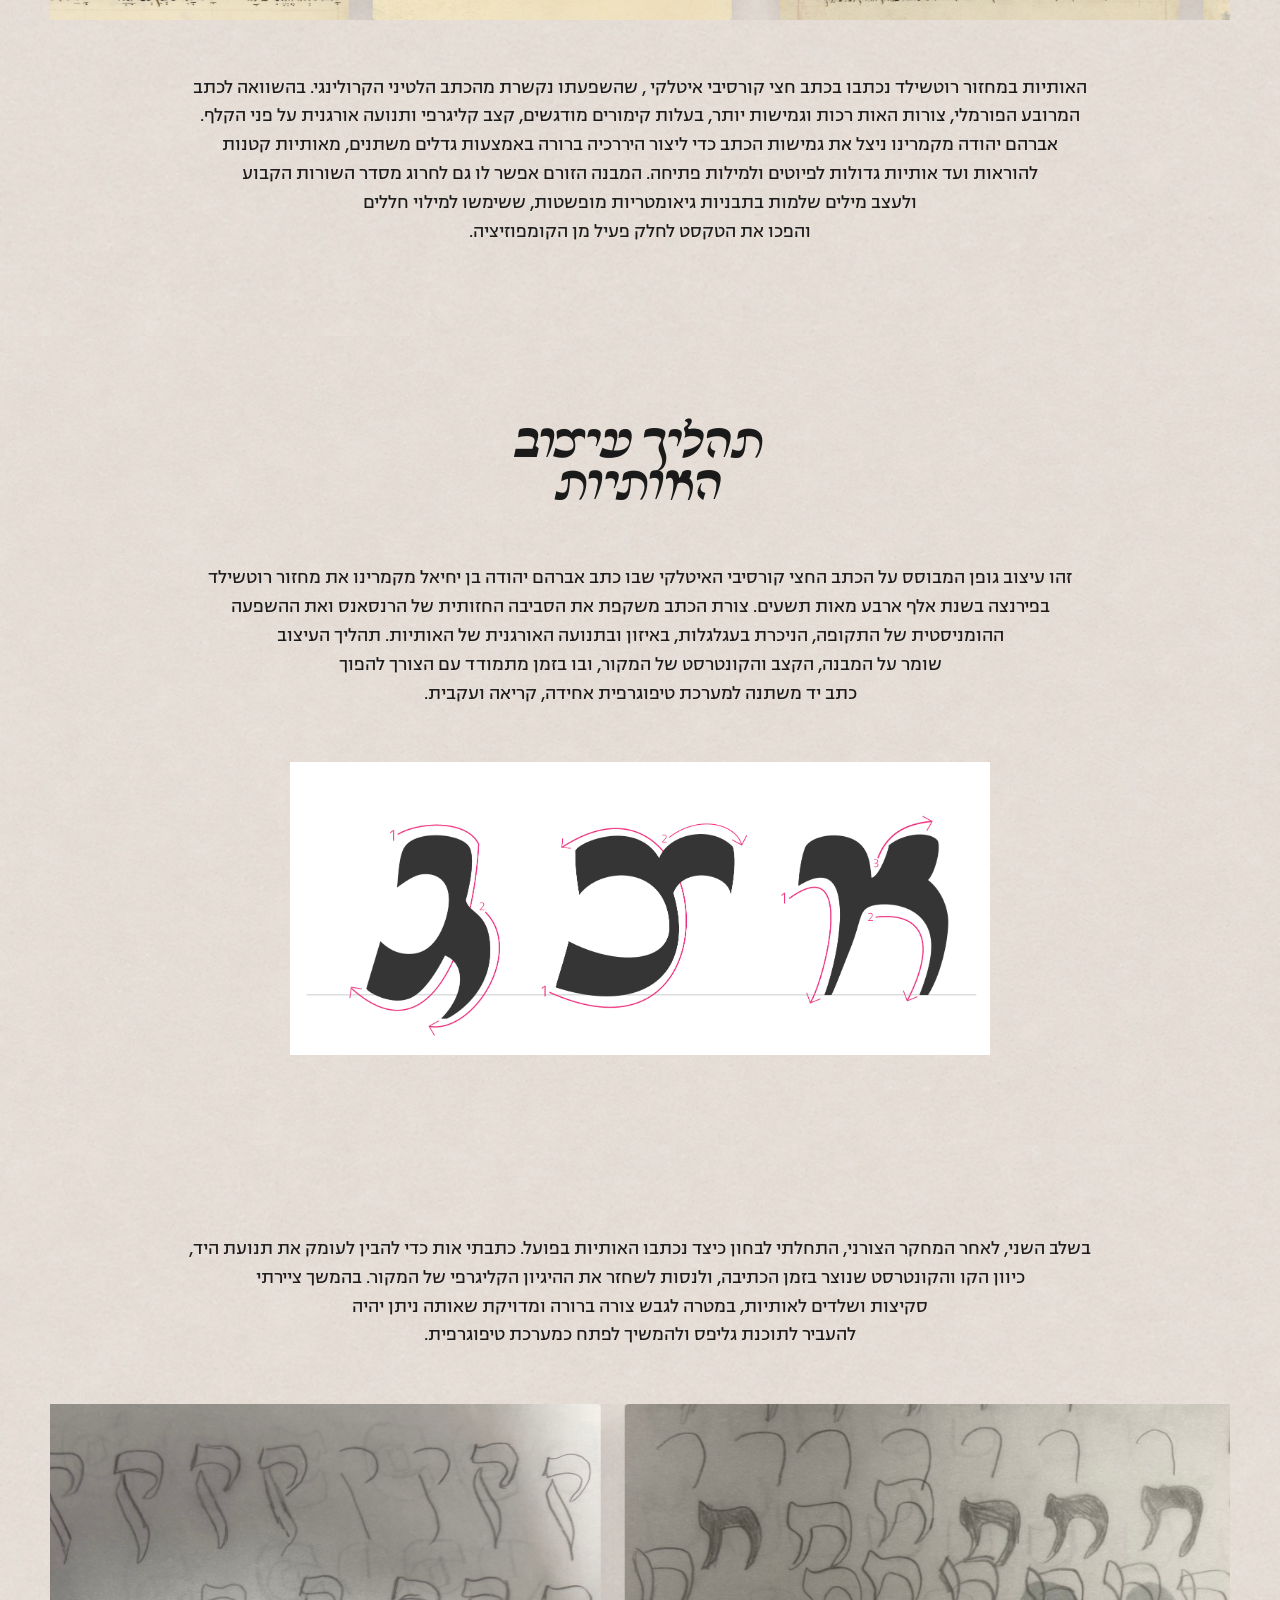
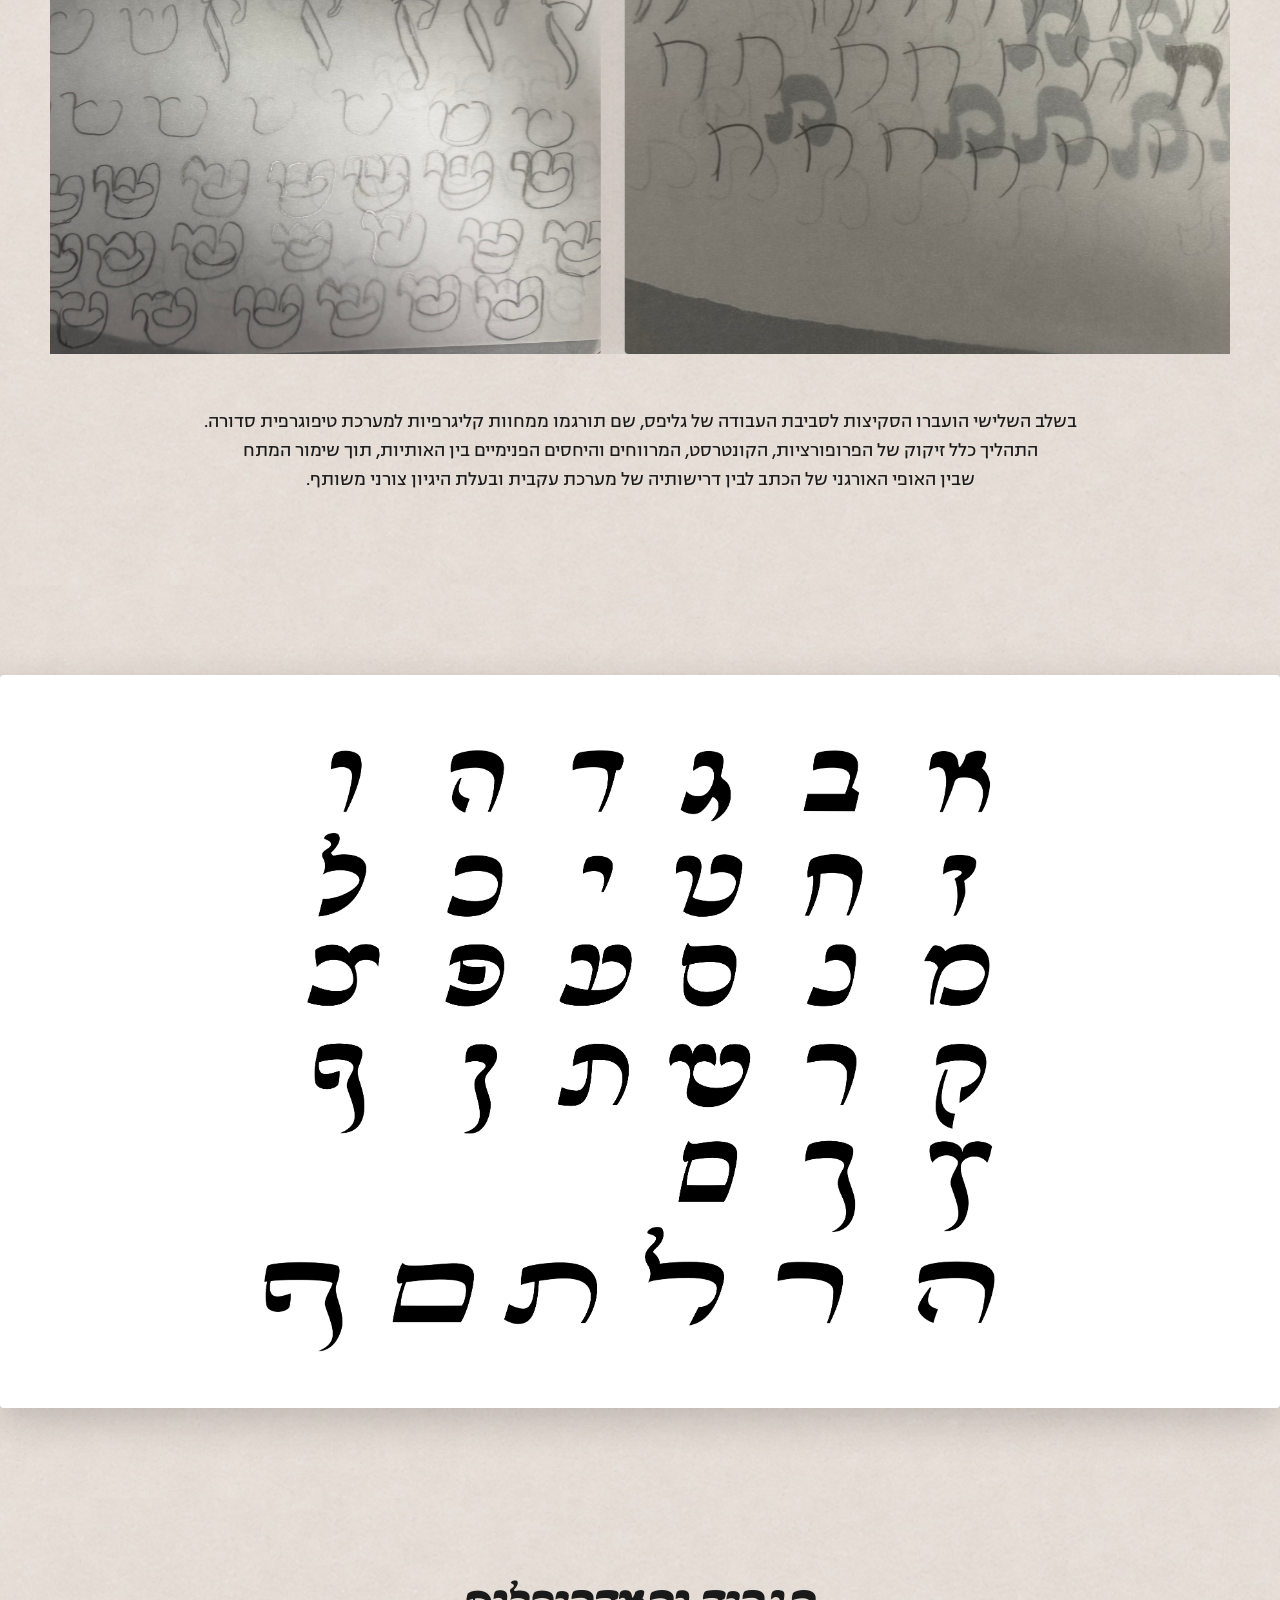
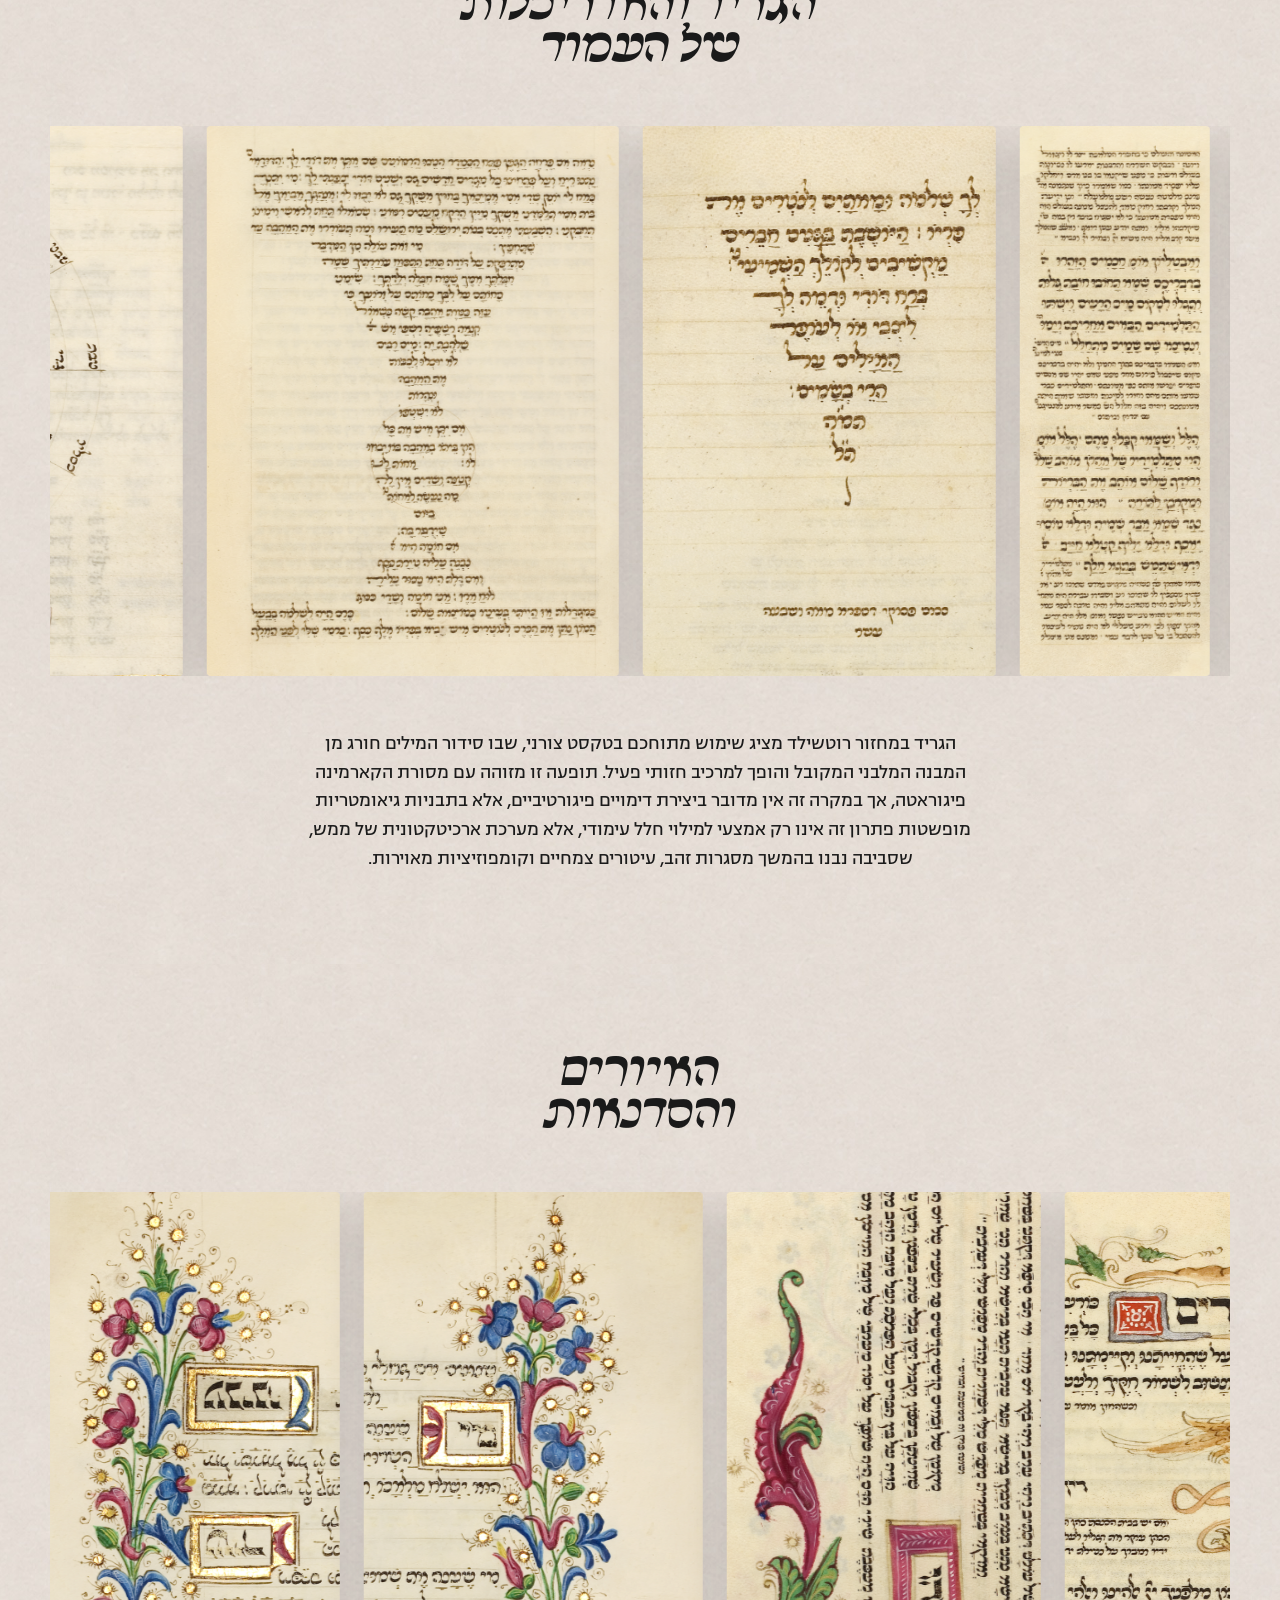
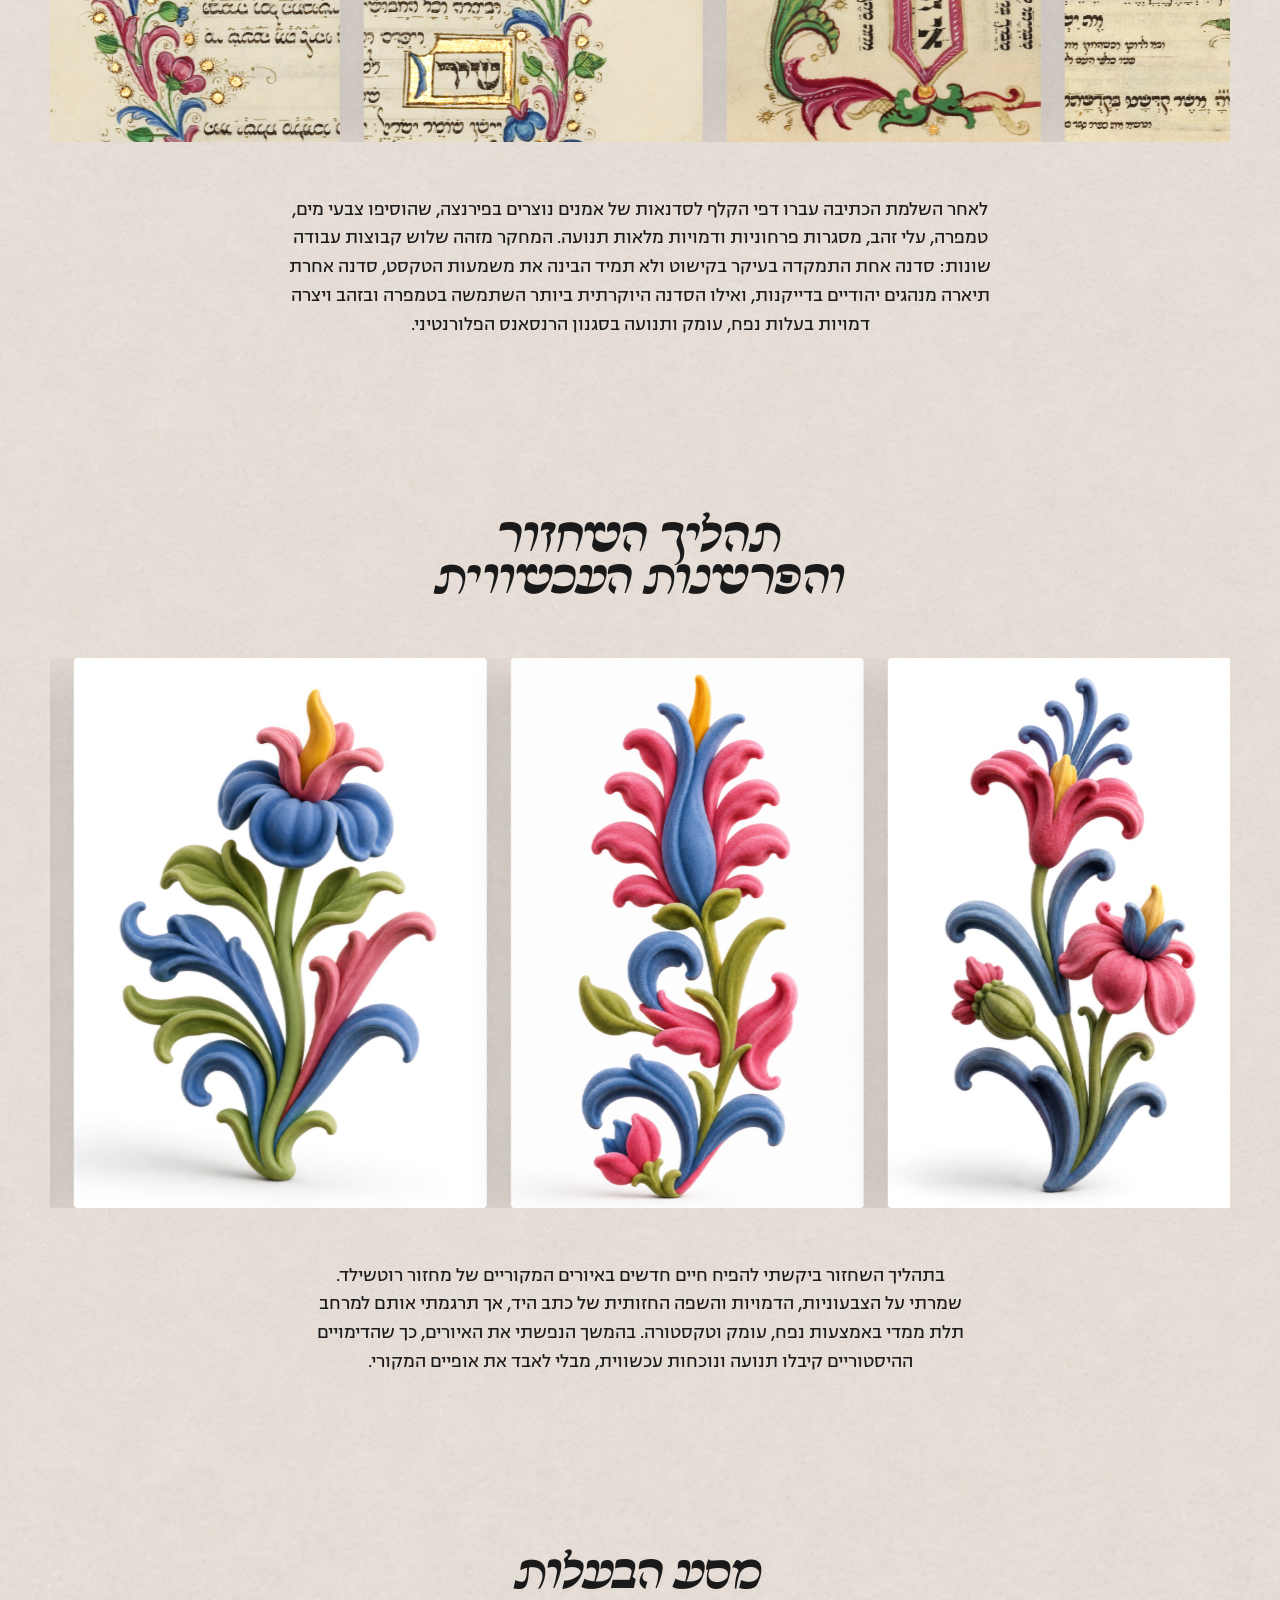
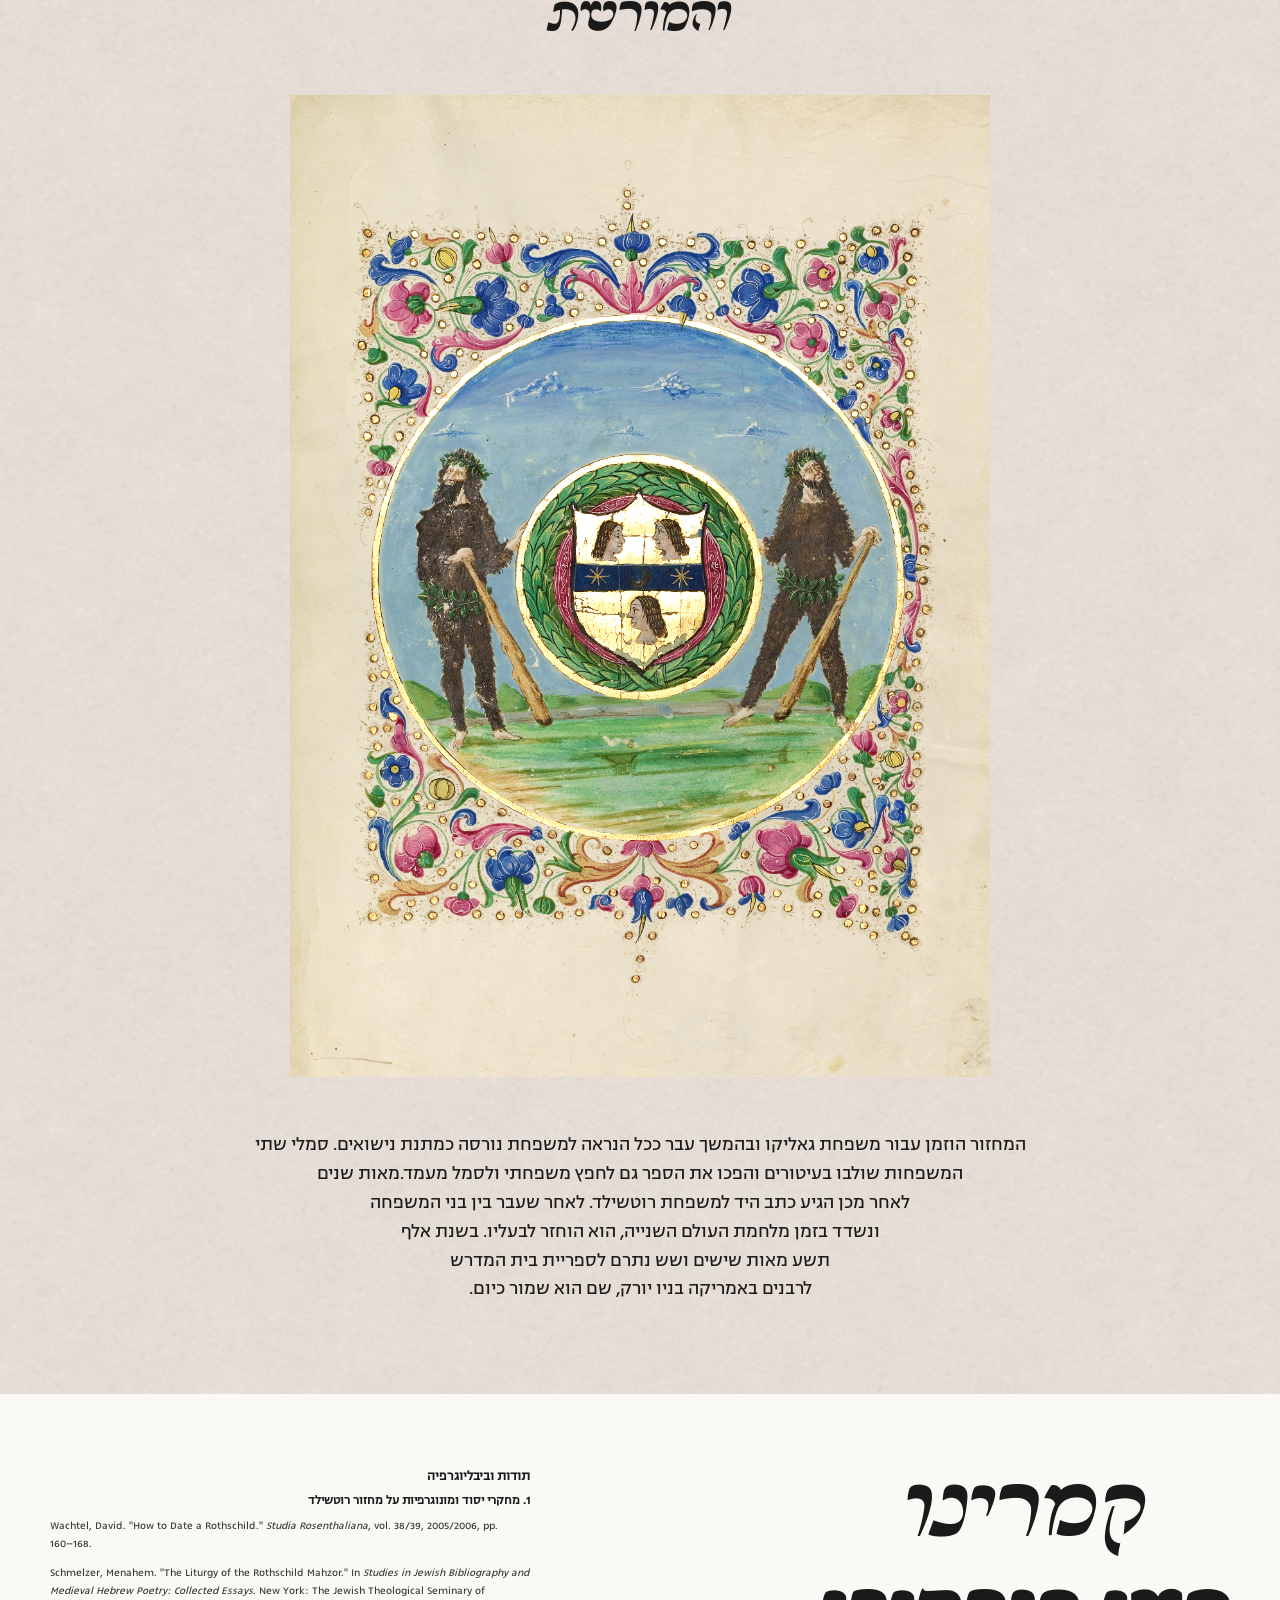
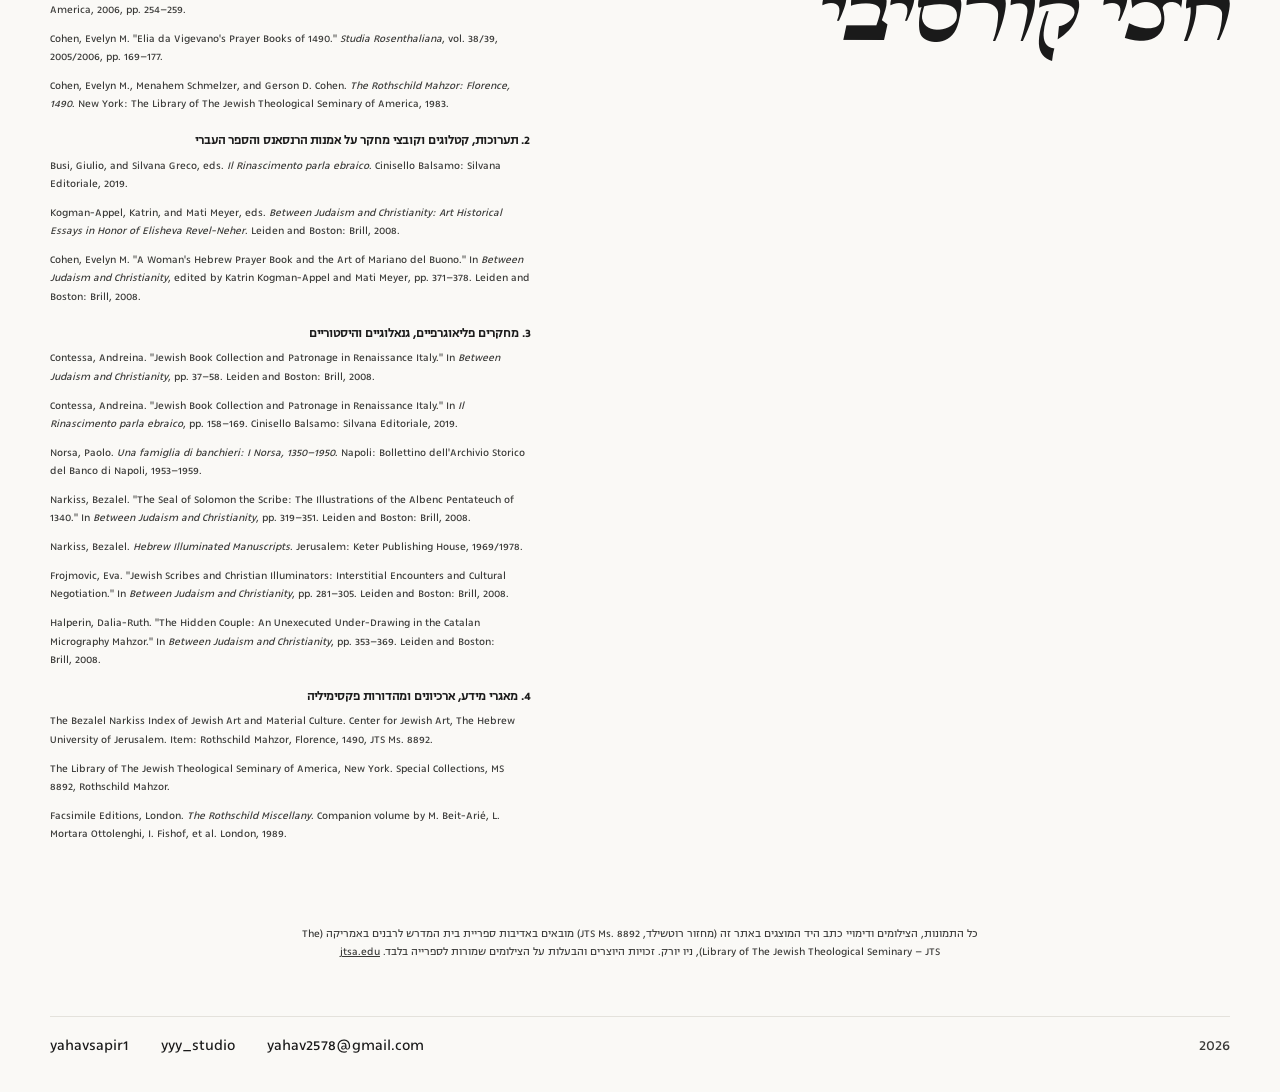
==== commit 90fafbeb: "Build out the research page: real imagery, marquees, hover-reveal, and trilingual content Replaces e" ====
--- a/research.html
+++ b/research.html
@@ -4,142 +4,332 @@
 <meta charset="UTF-8">
 <meta name="viewport" content="width=device-width, initial-scale=1.0">
 <title>מחקר הכתב והאותיות — קמרינו</title>
-<link rel="stylesheet" href="css/style.css?v=18">
-<link rel="stylesheet" href="css/research.css?v=4">
+<link rel="stylesheet" href="css/style.css?v=59">
+<link rel="stylesheet" href="css/research.css?v=24">
 </head>
 <body class="research">
 
 <a class="research__close" href="index.html" aria-label="חזרה לעמוד הבית">✕</a>
+<div class="lang-switch" role="group" aria-label="Switch language">
+  <button type="button" class="lang-switch__btn is-active" data-lang="he">עב</button>
+  <button type="button" class="lang-switch__btn" data-lang="en">EN</button>
+  <button type="button" class="lang-switch__btn" data-lang="it">IT</button>
+</div>
 
 <section class="rs-section rs-hero" id="researchHero">
   <div class="hero__grid" id="researchHeroGrid" data-svg="assets/svg/grid-research.svg" aria-hidden="true"></div>
   <div class="hero__grid-fade"></div>
+  <img class="hero__creatures" src="assets/img/ptiha-mehkar.png" alt="" aria-hidden="true">
   <div class="rs-hero__content">
-    <h1 class="rs-hero__title">קמרינו חצי קורסיבי</h1>
-    <p class="rs-hero__subtitle">מחקר הכתב והאותיות</p>
+    <h1 class="rs-hero__title"><span class="lang-he">קמרינו חצי קורסיבי</span><span class="lang-en">Camerino Semi-Cursive</span><span class="lang-it">Camerino Semicorsivo</span></h1>
+    <p class="rs-hero__subtitle"><span class="lang-he">מחקר הכתב והאותיות</span><span class="lang-en">A Study of the Script and Letterforms</span><span class="lang-it">Uno studio della scrittura e delle lettere</span></p>
   </div>
   <div class="rs-hero__scroll">
-    <span>לגלול</span>
+    <span><span class="lang-he">לגלול</span><span class="lang-en">Scroll</span><span class="lang-it">Scorri</span></span>
     <span class="rs-hero__arrow" aria-hidden="true"></span>
   </div>
 </section>
 
-<section class="rs-section rs-chapter rs-chapter--split" data-reveal>
-  <h2 class="rs-chapter__title">התפתחות הכתב<br>החצי קורסיבי</h2>
-  <div class="rs-chapter__block rs-chapter__block--a">
-    <img class="rs-chapter__img rs-chapter__img--sm" src="assets/img/research/strip-2-y.png" alt="" loading="lazy">
-    <p class="rs-chapter__text">במהלך המאה השלוש עשרה החלו להתגבש באירופה שלוש מסורות כתיבה עבריות מרכזיות, אשכנזית, ספרדית ואיטלקית. באיטליה התפתח כתב רהוט וגמיש ששימש להעתקת פירושים, ספרי הלכה, הוראות וספרי תפילה, ונודע בשם כתב חצי קורסיבי איטלקי.</p>
-  </div>
-  <div class="rs-chapter__block rs-chapter__block--b">
-    <p class="rs-chapter__text">בניגוד לכתב המרובע, שהיה יציב וטקסי, הכתב החצי קורסיבי אפשר תנועה מהירה וחופשית יותר. האותיות קיבלו קימורים רכים, פתחים רחבים וזרימה אורגנית. למרות מראהו החופשי, זהו כתב מקצועי ומגובש, בעל כללים ברורים ומסורת שנשמרה בידי סופרים מיומנים.</p>
-    <img class="rs-chapter__img rs-chapter__img--lg" src="assets/img/research/strip-2-s.png" alt="" loading="lazy">
-  </div>
-</section>
-
-<section class="rs-section rs-chapter" data-reveal>
-  <h2 class="rs-chapter__title">מחזור רוטשילד</h2>
+<!-- קומה 1 -->
+<section class="rs-section rs-chapter">
+  <h2 class="rs-chapter__title"><span class="lang-he">התפתחות הכתב<br>החצי קורסיבי</span><span class="lang-en">The Development of the<br>Semi-Cursive Script</span><span class="lang-it">Lo sviluppo della<br>scrittura semicorsiva</span></h2>
   <div class="rs-chapter__body">
+    <div class="rs-chapter__media rs-chapter__media--single">
+      <img src="assets/img/research/floor1.png" alt="" loading="eager">
+    </div>
     <div class="rs-chapter__text">
-      <p>מחזור רוטשילד הוא אחד מכתבי היד העבריים המפוארים ביותר ששרדו מתקופת הרנסאנס האיטלקי. הוא נכתב בפירנצה בידי אברהם יהודה בן יחיאל מקמרינו, והושלם בחמישה עשר בפברואר אלף ארבע מאות תשעים. המחזור אינו רק ספר תפילה.</p>
-      <p>הוא משמש ספרייה משפחתית שלמה בכרך אחד, ובה תפילות, פיוטים, הלכות, עצות רפואיות, חוזים, חישובי לוח שנה וידע מעשי. כך הוא מעניק הצצה נדירה לחיי משפחה יהודית אמידה באיטליה של הרנסאנס.</p>
-    </div>
-    <div class="rs-chapter__media">
-      <img src="assets/img/research/strip-3-y.svg" alt="" loading="lazy">
-      <img src="assets/img/research/strip-3-s.svg" alt="" loading="lazy">
-    </div>
-  </div>
-</section>
-
-<section class="rs-section rs-chapter" data-reveal>
-  <h2 class="rs-chapter__title">על האותיות<br>וצורת הכתב</h2>
-  <div class="rs-chapter__body">
-    <div class="rs-chapter__text">
-      <p>האותיות במחזור נכתבו בכתב חצי קורסיבי איטלקי עגול. הקווים מתעגלים, נפתחים וממשיכים זה אל זה, והכתב כולו נראה כאילו הוא צומח ונע על פני הקלף.</p>
-      <p>הסופר השתמש בגדלים שונים כדי לבנות היררכיה. אותיות קטנות שימשו להוראות, בינוניות לתפילה, וגדולות לפיוטים ולמילות פתיחה. כאשר נותר חלל ריק, הוא סידר את המילים בתבניות מופשטות והפך את הטקסט לחלק מן העיצוב.</p>
-    </div>
-    <div class="rs-chapter__media rs-chapter__media--three">
-      <img src="assets/img/research/strip-4-y.png" alt="" loading="lazy">
-      <img src="assets/img/research/strip-4-s.png" alt="" loading="lazy">
-      <img src="assets/img/research/strip-4-m.png" alt="" loading="lazy">
-    </div>
-  </div>
-</section>
-
-<section class="rs-section rs-chapter" data-reveal>
-  <h2 class="rs-chapter__title">הגריד והאדריכלות<br>של העמוד</h2>
-  <div class="rs-chapter__body">
-    <div class="rs-chapter__text">
-      <p>סביב מילות הפתיחה הושארו מראש חללים רחבים שנועדו לעיטור. החלל הריק לא היה מקרי, אלא חלק מן התכנון. הוא קבע את היחסים בין האות, התמונה והמסגרת.</p>
-    </div>
-    <div class="rs-chapter__media">
-      <img src="assets/img/research/strip-5-y.png" alt="" loading="lazy">
-      <img src="assets/img/research/strip-5-s.png" alt="" loading="lazy">
-    </div>
-  </div>
-</section>
-
-<section class="rs-section rs-chapter" data-reveal>
-  <h2 class="rs-chapter__title">האיורים והסדנאות</h2>
-  <div class="rs-chapter__body">
-    <div class="rs-chapter__text">
-      <p>לאחר השלמת הכתיבה עברו דפי הקלף לסדנאות של אמנים נוצרים בפירנצה. הם הוסיפו צבעי מים, טמפרה, עלי זהב, מסגרות פרחוניות ודמויות מלאות תנועה.</p>
-    </div>
-    <div class="rs-chapter__media rs-chapter__media--three">
-      <img src="assets/img/research/strip-6-y.png" alt="" loading="lazy">
-      <img src="assets/img/research/strip-6-s.png" alt="" loading="lazy">
-      <img src="assets/img/research/strip-6-m.png" alt="" loading="lazy">
-    </div>
-  </div>
-</section>
-
-<section class="rs-section rs-chapter" data-reveal>
-  <h2 class="rs-chapter__title">תהליך השחזור<br>והפרשנות העכשווית</h2>
-  <div class="rs-chapter__body rs-chapter__body--text-only">
-    <div class="rs-chapter__text">
-      <p>המחקר מזהה שלוש קבוצות עבודה. סדנה אחת התמקדה בקישוט ולא תמיד הבינה את הטקסט. סדנה אחרת תיארה מנהגים יהודיים בדייקנות. הסדנה היוקרתית ביותר השתמשה בטמפרה ובזהב ויצרה דמויות בעלות נפח ועומק בסגנון הרנסאנס הפלורנטיני.</p>
-    </div>
-  </div>
-</section>
-
-<section class="rs-section rs-chapter" data-reveal>
-  <h2 class="rs-chapter__title">שיתוף הפעולה בין<br>הסופר למאיירים</h2>
-  <div class="rs-chapter__body">
-    <div class="rs-chapter__text">
-      <p>לא שרדו עדויות למפגש ישיר בין הסופר למאיירים, אך העמודים עצמם מעידים על תכנון מוקדם. אברהם יהודה השאיר חללים מדויקים לעיטור, והאמנים פעלו בתוך המבנה שקבע.</p>
-      <p>במקומות מסוימים העיטור מגיב ישירות לצורת הטקסט, מקיף אותו בזהב ובצמחייה ומדגיש את גבולותיו. כך נוצר דיאלוג חזותי בין הכתב העברי לבין האמנות הפלורנטינית.</p>
-    </div>
-    <div class="rs-chapter__media rs-chapter__media--single">
-      <img src="assets/img/research/strip-8-y.png" alt="" loading="lazy">
-    </div>
-  </div>
-</section>
-
-<section class="rs-section rs-chapter" data-reveal>
-  <h2 class="rs-chapter__title">מסע הבעלות<br>והמורשת</h2>
-  <div class="rs-chapter__body rs-chapter__body--text-only">
-    <div class="rs-chapter__text">
-      <p>המחזור הוזמן עבור משפחת גאליקו ובהמשך עבר ככל הנראה למשפחת נורסה כמתנת נישואים. סמלי שתי המשפחות שולבו בעיטורים והפכו את הספר גם לחפץ משפחתי ולסמל מעמד.</p>
-      <p>מאות שנים לאחר מכן הגיע כתב היד למשפחת רוטשילד. לאחר שעבר בין בני המשפחה ונשדד בזמן מלחמת העולם השנייה, הוא הוחזר לבעליו. בשנת אלף תשע מאות שישים ושש נתרם לספריית בית המדרש לרבנים באמריקה בניו יורק, שם הוא שמור כיום.</p>
-    </div>
+      <p><span class="lang-he">במהלך המאה השלוש עשרה החלו להתגבש באירופה שלוש מסורות כתיבה עבריות מרכזיות, אשכנזית, ספרדית ואיטלקית. באיטליה התפתח כתב רהוט וגמיש ששימש להעתקת פירושים, ספרי הלכה, הוראות וספרי תפילה, ונודע בשם כתב חצי קורסיבי איטלקי.</span><span class="lang-en">During the thirteenth century, three major Hebrew scribal traditions began to take shape across Europe: Ashkenazi, Sephardi, and Italian. In Italy, a fluent and flexible script developed for copying commentaries, halakhic texts, instructional works, and prayer books — known as the Italian semi-cursive script.</span><span class="lang-it">Nel corso del tredicesimo secolo, in Europa cominciarono a delinearsi tre grandi tradizioni scribali ebraiche: ashkenazita, sefardita e italiana. In Italia si sviluppò una scrittura scorrevole e flessibile, usata per copiare commentari, testi halakhici, opere didattiche e libri di preghiera — nota come scrittura semicorsiva italiana.</span></p>
+      <p><span class="lang-he">בניגוד לכתב המרובע, שהיה יציב וטקסי, הכתב החצי קורסיבי אפשר תנועה מהירה וחופשית יותר. האותיות קיבלו קימורים רכים, פתחים רחבים וזרימה אורגנית. למרות מראהו החופשי, זהו כתב מקצועי ומגובש, בעל כללים ברורים ומסורת שנשמרה בידי סופרים מיומנים.</span><span class="lang-en">Unlike the square script, which was formal and ceremonial, the semi-cursive allowed for faster, freer movement of the hand. Its letters took on soft curves, wide openings, and an organic flow. Despite its loose appearance, it remained a professional, well-defined script, governed by clear rules and a tradition upheld by skilled scribes.</span><span class="lang-it">A differenza della scrittura quadrata, formale e cerimoniale, la semicorsiva permetteva un movimento della mano più rapido e libero. Le sue lettere assunsero curve morbide, aperture ampie e un flusso organico. Nonostante l'aspetto libero, restava una scrittura professionale e ben definita, governata da regole chiare e da una tradizione tramandata da scribi esperti.</span></p>
+    </div>
+  </div>
+</section>
+
+<!-- קומה 2 -->
+<section class="rs-section rs-chapter">
+  <h2 class="rs-chapter__title"><span class="lang-he">מחזור רוטשילד</span><span class="lang-en">The Rothschild Mahzor</span><span class="lang-it">Il Machazor Rothschild</span></h2>
+  <div class="rs-marquee">
+    <div class="rs-marquee__track">
+      <img src="assets/img/research/floor2/img-01.png" alt="" loading="eager">
+      <img src="assets/img/research/floor2/img-02.png" alt="" loading="eager">
+      <img src="assets/img/research/floor2/img-03.png" alt="" loading="eager">
+      <img src="assets/img/research/floor2/img-04.png" alt="" loading="eager">
+      <img src="assets/img/research/floor2/img-05.png" alt="" loading="eager">
+      <img src="assets/img/research/floor2/img-06.png" alt="" loading="eager">
+      <img src="assets/img/research/floor2/img-07.png" alt="" loading="eager">
+      <img src="assets/img/research/floor2/img-08.png" alt="" loading="eager">
+      <img src="assets/img/research/floor2/img-09.png" alt="" loading="eager">
+      <img src="assets/img/research/floor2/img-10.png" alt="" loading="eager">
+      <img src="assets/img/research/floor2/img-11.png" alt="" loading="eager">
+      <img src="assets/img/research/floor2/img-12.png" alt="" loading="eager">
+      <!-- same set repeated once more, back to back — the CSS animation
+           moves exactly 50% (one full set) before looping, so the seam
+           between the two copies is what makes the loop seamless -->
+      <img src="assets/img/research/floor2/img-01.png" alt="" loading="eager">
+      <img src="assets/img/research/floor2/img-02.png" alt="" loading="eager">
+      <img src="assets/img/research/floor2/img-03.png" alt="" loading="eager">
+      <img src="assets/img/research/floor2/img-04.png" alt="" loading="eager">
+      <img src="assets/img/research/floor2/img-05.png" alt="" loading="eager">
+      <img src="assets/img/research/floor2/img-06.png" alt="" loading="eager">
+      <img src="assets/img/research/floor2/img-07.png" alt="" loading="eager">
+      <img src="assets/img/research/floor2/img-08.png" alt="" loading="eager">
+      <img src="assets/img/research/floor2/img-09.png" alt="" loading="eager">
+      <img src="assets/img/research/floor2/img-10.png" alt="" loading="eager">
+      <img src="assets/img/research/floor2/img-11.png" alt="" loading="eager">
+      <img src="assets/img/research/floor2/img-12.png" alt="" loading="eager">
+    </div>
+  </div>
+  <div class="rs-chapter__text rs-chapter__text--wide">
+    <p><span class="lang-he">מחזור רוטשילד (JTS Ms. 8892) הוא אחד מכתבי היד העבריים המפוארים ביותר ששרדו מתקופת הרנסאנס האיטלקי. הוא נכתב בפירנצה בידי אברהם יהודה בן יחיאל מקמרינו, והושלם בחמישה עשר בפברואר אלף ארבע מאות תשעים. המחזור משמש ספרייה משפחתית שלמה בכרך אחד, ובה תפילות, פיוטים, הלכות, עצות רפואיות, חוזים, חישובי לוח שנה וידע מעשי. כך הוא מעניק הצצה נדירה לחיי משפחה יהודית אמידה באיטליה של הרנסאנס.</span><span class="lang-en">The Rothschild Mahzor (JTS Ms. 8892) is one of the most magnificent Hebrew manuscripts to survive from the Italian Renaissance. It was written in Florence by Abraham Judah ben Yehiel of Camerino, and completed on February 15, 1490. The mahzor serves as an entire family library in a single volume, containing prayers, liturgical poems, halakhic rulings, medical advice, contracts, calendar calculations, and practical knowledge — offering a rare glimpse into the life of a well-to-do Jewish family in Renaissance Italy.</span><span class="lang-it">Il Machazor Rothschild (JTS Ms. 8892) è uno dei manoscritti ebraici più sontuosi sopravvissuti dal Rinascimento italiano. Fu scritto a Firenze da Abramo Yehuda ben Yechiel da Camerino, e completato il quindici febbraio millequattrocentonovanta. Il machazor funge da intera biblioteca familiare in un unico volume, contenente preghiere, poemi liturgici, norme halakhiche, consigli medici, contratti, calcoli calendariali e conoscenze pratiche — offrendo uno sguardo raro sulla vita di una famiglia ebraica agiata nell'Italia rinascimentale.</span></p>
+  </div>
+</section>
+
+<!-- קומה 3 -->
+<section class="rs-section rs-chapter">
+  <h2 class="rs-chapter__title"><span class="lang-he">על האותיות<br>וצורת הכתב</span><span class="lang-en">On the Letters<br>and the Form of the Script</span><span class="lang-it">Sulle lettere<br>e la forma della scrittura</span></h2>
+  <div class="rs-marquee">
+    <div class="rs-marquee__track">
+      <img src="assets/img/research/floor3/img-01.png" alt="" loading="eager">
+      <img src="assets/img/research/floor3/img-02.png" alt="" loading="eager">
+      <img src="assets/img/research/floor3/img-03.png" alt="" loading="eager">
+      <img src="assets/img/research/floor3/img-04.png" alt="" loading="eager">
+      <img src="assets/img/research/floor3/img-05.png" alt="" loading="eager">
+      <img src="assets/img/research/floor3/img-06.png" alt="" loading="eager">
+      <img src="assets/img/research/floor3/img-07.png" alt="" loading="eager">
+      <img src="assets/img/research/floor3/img-08.png" alt="" loading="eager">
+      <img src="assets/img/research/floor3/img-09.png" alt="" loading="eager">
+      <!-- same set repeated once more, back to back — required for the
+           seamless loop (see .rs-marquee in research.css) -->
+      <img src="assets/img/research/floor3/img-01.png" alt="" loading="eager">
+      <img src="assets/img/research/floor3/img-02.png" alt="" loading="eager">
+      <img src="assets/img/research/floor3/img-03.png" alt="" loading="eager">
+      <img src="assets/img/research/floor3/img-04.png" alt="" loading="eager">
+      <img src="assets/img/research/floor3/img-05.png" alt="" loading="eager">
+      <img src="assets/img/research/floor3/img-06.png" alt="" loading="eager">
+      <img src="assets/img/research/floor3/img-07.png" alt="" loading="eager">
+      <img src="assets/img/research/floor3/img-08.png" alt="" loading="eager">
+      <img src="assets/img/research/floor3/img-09.png" alt="" loading="eager">
+    </div>
+  </div>
+  <div class="rs-chapter__text rs-chapter__text--wide">
+    <p><span class="lang-he">האותיות במחזור רוטשילד נכתבו בכתב חצי קורסיבי איטלקי , שהשפעתו נקשרת מהכתב הלטיני הקרולינגי. בהשוואה לכתב<br>המרובע הפורמלי, צורות האות רכות וגמישות יותר, בעלות קימורים מודגשים, קצב קליגרפי ותנועה אורגנית על פני הקלף.<br>אברהם יהודה מקמרינו ניצל את גמישות הכתב כדי ליצור היררכיה ברורה באמצעות גדלים משתנים, מאותיות קטנות<br>להוראות ועד אותיות גדולות לפיוטים ולמילות פתיחה. המבנה הזורם אפשר לו גם לחרוג מסדר השורות הקבוע<br>ולעצב מילים שלמות בתבניות גיאומטריות מופשטות, ששימשו למילוי חללים<br>והפכו את הטקסט לחלק פעיל מן הקומפוזיציה.</span><span class="lang-en">The letters of the Rothschild Mahzor were written in the Italian semi-cursive script, whose influence traces back to the Carolingian Latin hand. Compared to the formal square script, its letterforms are softer and more flexible, with pronounced curves, a calligraphic rhythm, and organic movement across the parchment. Abraham Judah of Camerino used this flexibility to create a clear hierarchy through varying sizes — from small letters for instructions to large letters for liturgical poems and opening words. The flowing structure also let him break from the fixed line order and shape whole words into abstract geometric patterns, used to fill empty spaces and turning the text into an active part of the composition.</span><span class="lang-it">Le lettere del Machazor Rothschild furono scritte nella scrittura semicorsiva italiana, la cui influenza risale alla scrittura latina carolingia. Rispetto alla scrittura quadrata formale, le sue forme sono più morbide e flessibili, con curve pronunciate, un ritmo calligrafico e un movimento organico sulla pergamena. Abramo Yehuda da Camerino sfruttò questa flessibilità per creare una chiara gerarchia attraverso dimensioni variabili — da lettere piccole per le istruzioni a lettere grandi per i poemi liturgici e le parole di apertura. La struttura fluida gli permise anche di allontanarsi dall'ordine fisso delle righe e di comporre intere parole in motivi geometrici astratti, usati per riempire gli spazi vuoti e trasformare il testo in una parte attiva della composizione.</span></p>
+  </div>
+</section>
+
+<!-- קומה 4 -->
+<section class="rs-section rs-chapter">
+  <h2 class="rs-chapter__title"><span class="lang-he">תהליך עיצוב<br>האותיות</span><span class="lang-en">The Letter<br>Design Process</span><span class="lang-it">Il processo di<br>progettazione delle lettere</span></h2>
+  <div class="rs-chapter__text rs-chapter__text--wide">
+    <p><span class="lang-he">זהו עיצוב גופן המבוסס על הכתב החצי קורסיבי האיטלקי שבו כתב אברהם יהודה בן יחיאל מקמרינו את מחזור רוטשילד<br>בפירנצה בשנת אלף ארבע מאות תשעים. צורת הכתב משקפת את הסביבה החזותית של הרנסאנס ואת ההשפעה<br>ההומניסטית של התקופה, הניכרת בעגלגלות, באיזון ובתנועה האורגנית של האותיות. תהליך העיצוב<br>שומר על המבנה, הקצב והקונטרסט של המקור, ובו בזמן מתמודד עם הצורך להפוך<br>כתב יד משתנה למערכת טיפוגרפית אחידה, קריאה ועקבית.</span><span class="lang-en">This typeface is based on the Italian semi-cursive script in which Abraham Judah ben Yehiel of Camerino wrote the Rothschild Mahzor in Florence in 1490. The form of the script reflects the visual environment of the Renaissance and the humanist influence of the period, evident in the roundness, balance, and organic movement of its letters. The design process preserves the structure, rhythm, and contrast of the original, while at the same time meeting the need to turn a variable handwriting into a typographic system that is uniform, legible, and consistent.</span><span class="lang-it">Questo carattere tipografico si basa sulla scrittura semicorsiva italiana con cui Abramo Yehuda ben Yechiel da Camerino scrisse il Machazor Rothschild a Firenze nel 1490. La forma della scrittura riflette l'ambiente visivo del Rinascimento e l'influenza umanistica dell'epoca, evidente nella rotondità, nell'equilibrio e nel movimento organico delle sue lettere. Il processo di progettazione preserva la struttura, il ritmo e il contrasto dell'originale, affrontando al contempo la necessità di trasformare una scrittura manoscritta variabile in un sistema tipografico uniforme, leggibile e coerente.</span></p>
+  </div>
+  <div class="rs-strokes">
+    <img src="assets/img/research/floor4/strokes-1.png" alt="" loading="eager">
+  </div>
+</section>
+
+<!-- קומה 5 -->
+<section class="rs-section rs-chapter">
+  <div class="rs-chapter__text rs-chapter__text--wide">
+    <p><span class="lang-he">בשלב השני, לאחר המחקר הצורני, התחלתי לבחון כיצד נכתבו האותיות בפועל. כתבתי אות כדי להבין לעומק את תנועת היד,<br>כיוון הקו והקונטרסט שנוצר בזמן הכתיבה, ולנסות לשחזר את ההיגיון הקליגרפי של המקור. בהמשך ציירתי<br>סקיצות ושלדים לאותיות, במטרה לגבש צורה ברורה ומדויקת שאותה ניתן יהיה<br>להעביר לתוכנת גליפס ולהמשיך לפתח כמערכת טיפוגרפית.</span><span class="lang-en">In the second stage, after the formal research, I began examining how the letters were actually written. I wrote them by hand to understand in depth the movement of the hand, the direction of the stroke, and the contrast created while writing, and to try to reconstruct the calligraphic logic of the original. I then drew sketches and skeletons for the letters, aiming to arrive at a clear, precise form that could be brought into Glyphs and further developed as a typographic system.</span><span class="lang-it">Nella seconda fase, dopo la ricerca formale, ho iniziato a esaminare come venivano effettivamente scritte le lettere. Le ho scritte a mano per comprendere a fondo il movimento della mano, la direzione del tratto e il contrasto creato durante la scrittura, e per cercare di ricostruire la logica calligrafica dell'originale. In seguito ho disegnato schizzi e scheletri delle lettere, con l'obiettivo di arrivare a una forma chiara e precisa che potesse essere trasferita in Glyphs e ulteriormente sviluppata come sistema tipografico.</span></p>
+  </div>
+  <div class="rs-marquee">
+    <div class="rs-marquee__track">
+      <img src="assets/img/research/floor5/img-01.jpg" alt="" loading="eager">
+      <img src="assets/img/research/floor5/img-02.jpg" alt="" loading="eager">
+      <img src="assets/img/research/floor5/img-03.jpg" alt="" loading="eager">
+      <img src="assets/img/research/floor5/img-04.jpg" alt="" loading="eager">
+      <img src="assets/img/research/floor5/img-05.jpg" alt="" loading="eager">
+      <img src="assets/img/research/floor5/img-06.jpg" alt="" loading="eager">
+      <img src="assets/img/research/floor5/img-07.jpg" alt="" loading="eager">
+      <img src="assets/img/research/floor5/img-08.jpg" alt="" loading="eager">
+      <img src="assets/img/research/floor5/img-09.jpg" alt="" loading="eager">
+      <img src="assets/img/research/floor5/img-10.jpg" alt="" loading="eager">
+      <img src="assets/img/research/floor5/img-11.jpg" alt="" loading="eager">
+      <img src="assets/img/research/floor5/img-12.jpg" alt="" loading="eager">
+      <img src="assets/img/research/floor5/img-13.jpg" alt="" loading="eager">
+      <img src="assets/img/research/floor5/img-14.jpg" alt="" loading="eager">
+      <img src="assets/img/research/floor5/img-15.jpg" alt="" loading="eager">
+      <img src="assets/img/research/floor5/img-16.jpg" alt="" loading="eager">
+      <!-- same set repeated once more, back to back — required for the
+           seamless loop (see .rs-marquee in research.css) -->
+      <img src="assets/img/research/floor5/img-01.jpg" alt="" loading="eager">
+      <img src="assets/img/research/floor5/img-02.jpg" alt="" loading="eager">
+      <img src="assets/img/research/floor5/img-03.jpg" alt="" loading="eager">
+      <img src="assets/img/research/floor5/img-04.jpg" alt="" loading="eager">
+      <img src="assets/img/research/floor5/img-05.jpg" alt="" loading="eager">
+      <img src="assets/img/research/floor5/img-06.jpg" alt="" loading="eager">
+      <img src="assets/img/research/floor5/img-07.jpg" alt="" loading="eager">
+      <img src="assets/img/research/floor5/img-08.jpg" alt="" loading="eager">
+      <img src="assets/img/research/floor5/img-09.jpg" alt="" loading="eager">
+      <img src="assets/img/research/floor5/img-10.jpg" alt="" loading="eager">
+      <img src="assets/img/research/floor5/img-11.jpg" alt="" loading="eager">
+      <img src="assets/img/research/floor5/img-12.jpg" alt="" loading="eager">
+      <img src="assets/img/research/floor5/img-13.jpg" alt="" loading="eager">
+      <img src="assets/img/research/floor5/img-14.jpg" alt="" loading="eager">
+      <img src="assets/img/research/floor5/img-15.jpg" alt="" loading="eager">
+      <img src="assets/img/research/floor5/img-16.jpg" alt="" loading="eager">
+    </div>
+  </div>
+  <div class="rs-chapter__text rs-chapter__text--wide">
+    <p><span class="lang-he">בשלב השלישי הועברו הסקיצות לסביבת העבודה של גליפס, שם תורגמו ממחוות קליגרפיות למערכת טיפוגרפית סדורה.<br>התהליך כלל זיקוק של הפרופורציות, הקונטרסט, המרווחים והיחסים הפנימיים בין האותיות, תוך שימור המתח<br>שבין האופי האורגני של הכתב לבין דרישותיה של מערכת עקבית ובעלת היגיון צורני משותף.</span><span class="lang-en">In the third stage, the sketches were brought into the Glyphs working environment, where they were translated from calligraphic gestures into an ordered typographic system. The process involved refining the proportions, contrast, spacing, and internal relationships between the letters, while preserving the tension between the script's organic character and the demands of a consistent system with a shared formal logic.</span><span class="lang-it">Nella terza fase, gli schizzi sono stati trasferiti nell'ambiente di lavoro di Glyphs, dove sono stati tradotti da gesti calligrafici a un sistema tipografico ordinato. Il processo ha comportato l'affinamento delle proporzioni, del contrasto, della spaziatura e delle relazioni interne tra le lettere, preservando la tensione tra il carattere organico della scrittura e le esigenze di un sistema coerente e dotato di una logica formale condivisa.</span></p>
+  </div>
+</section>
+
+<!-- קומה חדשה — חשיפת עכבר: שכבה עליונה (הגופן הסופי) מעל שכבה תחתונה
+     (המקור הכתוב-יד), מקצה לקצה. ריחוף חושף את המקור מתחת לגופן. -->
+<section class="rs-section rs-chapter">
+  <div class="rs-reveal rs-reveal--full">
+    <img class="rs-reveal__base" src="assets/img/research/floor6/top-1.png" alt="" loading="eager">
+    <img class="rs-reveal__hidden" src="assets/img/research/floor6/bottom-1.png" alt="" loading="eager">
+  </div>
+</section>
+
+<!-- קומה חדשה — הגריד והאדריכלות של העמוד -->
+<section class="rs-section rs-chapter">
+  <h2 class="rs-chapter__title"><span class="lang-he">הגריד והאדריכלות<br>של העמוד</span><span class="lang-en">The Grid and Architecture<br>of the Page</span><span class="lang-it">La griglia e l'architettura<br>della pagina</span></h2>
+  <div class="rs-marquee">
+    <div class="rs-marquee__track">
+      <img src="assets/img/research/floor6b/img-01.png" alt="" loading="eager">
+      <img src="assets/img/research/floor6b/img-02.png" alt="" loading="eager">
+      <img src="assets/img/research/floor6b/img-03.png" alt="" loading="eager">
+      <img src="assets/img/research/floor6b/img-04.png" alt="" loading="eager">
+      <img src="assets/img/research/floor6b/img-05.png" alt="" loading="eager">
+      <img src="assets/img/research/floor6b/img-06.png" alt="" loading="eager">
+      <img src="assets/img/research/floor6b/img-07.png" alt="" loading="eager">
+      <img src="assets/img/research/floor6b/img-08.png" alt="" loading="eager">
+      <img src="assets/img/research/floor6b/img-09.png" alt="" loading="eager">
+      <img src="assets/img/research/floor6b/img-10.png" alt="" loading="eager">
+      <img src="assets/img/research/floor6b/img-11.png" alt="" loading="eager">
+      <!-- same set repeated once more, back to back — required for the
+           seamless loop (see .rs-marquee in research.css) -->
+      <img src="assets/img/research/floor6b/img-01.png" alt="" loading="eager">
+      <img src="assets/img/research/floor6b/img-02.png" alt="" loading="eager">
+      <img src="assets/img/research/floor6b/img-03.png" alt="" loading="eager">
+      <img src="assets/img/research/floor6b/img-04.png" alt="" loading="eager">
+      <img src="assets/img/research/floor6b/img-05.png" alt="" loading="eager">
+      <img src="assets/img/research/floor6b/img-06.png" alt="" loading="eager">
+      <img src="assets/img/research/floor6b/img-07.png" alt="" loading="eager">
+      <img src="assets/img/research/floor6b/img-08.png" alt="" loading="eager">
+      <img src="assets/img/research/floor6b/img-09.png" alt="" loading="eager">
+      <img src="assets/img/research/floor6b/img-10.png" alt="" loading="eager">
+      <img src="assets/img/research/floor6b/img-11.png" alt="" loading="eager">
+    </div>
+  </div>
+  <div class="rs-chapter__text rs-chapter__text--wide">
+    <p><span class="lang-he">הגריד במחזור רוטשילד מציג שימוש מתוחכם בטקסט צורני, שבו סידור המילים חורג מן<br>המבנה המלבני המקובל והופך למרכיב חזותי פעיל. תופעה זו מזוהה עם מסורת הקארמינה<br>פיגוראטה, אך במקרה זה אין מדובר ביצירת דימויים פיגורטיביים, אלא בתבניות גיאומטריות<br>מופשטות פתרון זה אינו רק אמצעי למילוי חלל עימודי, אלא מערכת ארכיטקטונית של ממש,<br>שסביבה נבנו בהמשך מסגרות זהב, עיטורים צמחיים וקומפוזיציות מאוירות.</span><span class="lang-en">The grid in the Rothschild Mahzor shows a sophisticated use of shaped text, in which the arrangement of words departs from the conventional rectangular block and becomes an active visual element. This phenomenon is linked to the tradition of carmina figurata, though here it does not form figurative images but abstract geometric patterns. This solution is not merely a way of filling empty layout space, but a genuine architectural system, around which gold frames, floral ornaments, and illuminated compositions were later built.</span><span class="lang-it">La griglia del Machazor Rothschild mostra un uso sofisticato del testo figurato, in cui la disposizione delle parole si allontana dal blocco rettangolare convenzionale e diventa un elemento visivo attivo. Questo fenomeno è legato alla tradizione della carmina figurata, sebbene qui non si tratti di creare immagini figurative, bensì motivi geometrici astratti. Questa soluzione non è soltanto un modo per riempire lo spazio impaginativo vuoto, ma un vero e proprio sistema architettonico, attorno al quale furono poi costruite cornici dorate, ornamenti floreali e composizioni miniate.</span></p>
+  </div>
+</section>
+
+<!-- קומה 7 — האיורים והסדנאות -->
+<section class="rs-section rs-chapter">
+  <h2 class="rs-chapter__title"><span class="lang-he">האיורים<br>והסדנאות</span><span class="lang-en">The Illustrations<br>and the Workshops</span><span class="lang-it">Le illustrazioni<br>e le botteghe</span></h2>
+  <div class="rs-marquee">
+    <div class="rs-marquee__track">
+      <img src="assets/img/research/floor7/img-01.png" alt="" loading="eager">
+      <img src="assets/img/research/floor7/img-02.png" alt="" loading="eager">
+      <img src="assets/img/research/floor7/img-03.png" alt="" loading="eager">
+      <img src="assets/img/research/floor7/img-04.png" alt="" loading="eager">
+      <img src="assets/img/research/floor7/img-05.png" alt="" loading="eager">
+      <img src="assets/img/research/floor7/img-06.png" alt="" loading="eager">
+      <img src="assets/img/research/floor7/img-07.png" alt="" loading="eager">
+      <img src="assets/img/research/floor7/img-08.png" alt="" loading="eager">
+      <img src="assets/img/research/floor7/img-09.png" alt="" loading="eager">
+      <!-- same set repeated once more, back to back — required for the
+           seamless loop (see .rs-marquee in research.css) -->
+      <img src="assets/img/research/floor7/img-01.png" alt="" loading="eager">
+      <img src="assets/img/research/floor7/img-02.png" alt="" loading="eager">
+      <img src="assets/img/research/floor7/img-03.png" alt="" loading="eager">
+      <img src="assets/img/research/floor7/img-04.png" alt="" loading="eager">
+      <img src="assets/img/research/floor7/img-05.png" alt="" loading="eager">
+      <img src="assets/img/research/floor7/img-06.png" alt="" loading="eager">
+      <img src="assets/img/research/floor7/img-07.png" alt="" loading="eager">
+      <img src="assets/img/research/floor7/img-08.png" alt="" loading="eager">
+      <img src="assets/img/research/floor7/img-09.png" alt="" loading="eager">
+    </div>
+  </div>
+  <div class="rs-chapter__text rs-chapter__text--wide">
+    <p><span class="lang-he">לאחר השלמת הכתיבה עברו דפי הקלף לסדנאות של אמנים נוצרים בפירנצה, שהוסיפו צבעי מים,<br>טמפרה, עלי זהב, מסגרות פרחוניות ודמויות מלאות תנועה. המחקר מזהה שלוש קבוצות עבודה<br>שונות: סדנה אחת התמקדה בעיקר בקישוט ולא תמיד הבינה את משמעות הטקסט, סדנה אחרת<br>תיארה מנהגים יהודיים בדייקנות, ואילו הסדנה היוקרתית ביותר השתמשה בטמפרה ובזהב ויצרה<br>דמויות בעלות נפח, עומק ותנועה בסגנון הרנסאנס הפלורנטיני.</span><span class="lang-en">After the writing was completed, the parchment pages passed to the workshops of Christian artists in Florence, who added watercolors, tempera, gold leaf, floral frames, and figures full of movement. The research identifies three distinct working groups: one workshop focused mainly on decoration and did not always grasp the meaning of the text, another depicted Jewish customs with precision, while the most prestigious workshop used tempera and gold to create figures with volume, depth, and movement in the style of the Florentine Renaissance.</span><span class="lang-it">Dopo il completamento della scrittura, i fogli di pergamena passarono alle botteghe di artisti cristiani a Firenze, che aggiunsero acquerelli, tempera, foglia d'oro, cornici floreali e figure piene di movimento. La ricerca individua tre gruppi di lavoro distinti: una bottega si concentrò principalmente sulla decorazione e non sempre comprese il significato del testo, un'altra raffigurò con precisione usanze ebraiche, mentre la bottega più prestigiosa utilizzò tempera e oro per creare figure dotate di volume, profondità e movimento nello stile del Rinascimento fiorentino.</span></p>
+  </div>
+</section>
+
+<!-- קומה 7 — תהליך השחזור והפרשנות העכשווית -->
+<section class="rs-section rs-chapter">
+  <h2 class="rs-chapter__title"><span class="lang-he">תהליך השחזור<br>והפרשנות העכשווית</span><span class="lang-en">The Reconstruction Process<br>and Contemporary Interpretation</span><span class="lang-it">Il processo di ricostruzione<br>e l'interpretazione contemporanea</span></h2>
+  <div class="rs-marquee">
+    <div class="rs-marquee__track">
+      <img src="assets/img/research/floor8/img-01.jpg" alt="" loading="eager">
+      <img src="assets/img/research/floor8/img-02.jpg" alt="" loading="eager">
+      <img src="assets/img/research/floor8/img-03.jpg" alt="" loading="eager">
+      <img src="assets/img/research/floor8/img-04.jpg" alt="" loading="eager">
+      <img src="assets/img/research/floor8/img-05.jpg" alt="" loading="eager">
+      <img src="assets/img/research/floor8/img-06.jpg" alt="" loading="eager">
+      <img src="assets/img/research/floor8/img-07.jpg" alt="" loading="eager">
+      <img src="assets/img/research/floor8/img-08.jpg" alt="" loading="eager">
+      <img src="assets/img/research/floor8/img-09.jpg" alt="" loading="eager">
+      <!-- same set repeated once more, back to back — required for the
+           seamless loop (see .rs-marquee in research.css) -->
+      <img src="assets/img/research/floor8/img-01.jpg" alt="" loading="eager">
+      <img src="assets/img/research/floor8/img-02.jpg" alt="" loading="eager">
+      <img src="assets/img/research/floor8/img-03.jpg" alt="" loading="eager">
+      <img src="assets/img/research/floor8/img-04.jpg" alt="" loading="eager">
+      <img src="assets/img/research/floor8/img-05.jpg" alt="" loading="eager">
+      <img src="assets/img/research/floor8/img-06.jpg" alt="" loading="eager">
+      <img src="assets/img/research/floor8/img-07.jpg" alt="" loading="eager">
+      <img src="assets/img/research/floor8/img-08.jpg" alt="" loading="eager">
+      <img src="assets/img/research/floor8/img-09.jpg" alt="" loading="eager">
+    </div>
+  </div>
+  <div class="rs-chapter__text rs-chapter__text--wide">
+    <p><span class="lang-he">בתהליך השחזור ביקשתי להפיח חיים חדשים באיורים המקוריים של מחזור רוטשילד.<br>שמרתי על הצבעוניות, הדמויות והשפה החזותית של כתב היד, אך תרגמתי אותם למרחב<br>תלת ממדי באמצעות נפח, עומק וטקסטורה. בהמשך הנפשתי את האיורים, כך שהדימויים<br>ההיסטוריים קיבלו תנועה ונוכחות עכשווית, מבלי לאבד את אופיים המקורי.</span><span class="lang-en">In the reconstruction process, I sought to breathe new life into the original illustrations of the Rothschild Mahzor. I kept the coloring, the figures, and the visual language of the manuscript, but translated them into three-dimensional space through volume, depth, and texture. I then animated the illustrations, so that the historical images gained movement and a contemporary presence, without losing their original character.</span><span class="lang-it">Nel processo di ricostruzione, ho cercato di infondere nuova vita nelle illustrazioni originali del Machazor Rothschild. Ho mantenuto la cromia, le figure e il linguaggio visivo del manoscritto, ma le ho tradotte in uno spazio tridimensionale attraverso volume, profondità e texture. Ho poi animato le illustrazioni, affinché le immagini storiche acquisissero movimento e una presenza contemporanea, senza perdere il loro carattere originale.</span></p>
+  </div>
+</section>
+
+<!-- קומה 8 — מסע הבעלות והמורשת -->
+<section class="rs-section rs-chapter">
+  <h2 class="rs-chapter__title"><span class="lang-he">מסע הבעלות<br>והמורשת</span><span class="lang-en">The Journey of Ownership<br>and Legacy</span><span class="lang-it">Il viaggio della proprietà<br>e dell'eredità</span></h2>
+  <div class="rs-strokes">
+    <img src="assets/img/research/floor9/main.png" alt="" loading="eager">
+  </div>
+  <div class="rs-chapter__text rs-chapter__text--wide">
+    <p><span class="lang-he">המחזור הוזמן עבור משפחת גאליקו ובהמשך עבר ככל הנראה למשפחת נורסה כמתנת נישואים. סמלי שתי<br>המשפחות שולבו בעיטורים והפכו את הספר גם לחפץ משפחתי ולסמל מעמד.מאות שנים<br>לאחר מכן הגיע כתב היד למשפחת רוטשילד. לאחר שעבר בין בני המשפחה<br>ונשדד בזמן מלחמת העולם השנייה, הוא הוחזר לבעליו. בשנת אלף<br>תשע מאות שישים ושש נתרם לספריית בית המדרש<br>לרבנים באמריקה בניו יורק, שם הוא שמור כיום.</span><span class="lang-en">The mahzor was commissioned for the Galiko family, and later apparently passed to the Norsa family as a wedding gift. The emblems of both families were woven into the ornamentation, turning the book into a family object and a symbol of status. Centuries later, the manuscript reached the Rothschild family. After passing between family members and being looted during the Second World War, it was returned to its owners. In nineteen sixty-six it was donated to the library of the Jewish Theological Seminary of America in New York, where it is kept today.</span><span class="lang-it">Il machazor fu commissionato per la famiglia Galiko e in seguito passò, a quanto pare, alla famiglia Norsa come dono di nozze. Gli stemmi di entrambe le famiglie furono intrecciati negli ornamenti, trasformando il libro anche in un oggetto di famiglia e in un simbolo di status. Secoli dopo, il manoscritto giunse alla famiglia Rothschild. Dopo essere passato tra i membri della famiglia ed essere stato saccheggiato durante la Seconda guerra mondiale, fu restituito ai suoi proprietari. Nel 1966 fu donato alla biblioteca del Jewish Theological Seminary of America a New York, dove è conservato ancora oggi.</span></p>
   </div>
 </section>
 
 <section class="credits" id="credits">
   <div class="credits__row">
-    <h2 class="credits__title">קמרינו<br>חצי קורסיבי</h2>
+    <h2 class="credits__title"><span class="lang-he">קמרינו<br>חצי קורסיבי</span><span class="lang-en">Camerino<br>Semi-Cursive</span><span class="lang-it">Camerino<br>Semicorsivo</span></h2>
     <div class="credits__info">
-      <div class="credits__group">
-        <h3 class="credits__label">הנחייה</h3>
-        <p>כפיר מלכה ורמי רשתי</p>
+      <div class="credits__group credits__group--biblio">
+        <h3 class="credits__label"><span class="lang-he">תודות וביבליוגרפיה</span><span class="lang-en">Acknowledgments &amp; Bibliography</span><span class="lang-it">Ringraziamenti e bibliografia</span></h3>
+
+        <h4 class="credits__biblio-heading"><span class="lang-he">1. מחקרי יסוד ומונוגרפיות על מחזור רוטשילד</span><span class="lang-en">1. Foundational Studies and Monographs on the Rothschild Mahzor</span><span class="lang-it">1. Studi fondamentali e monografie sul Machazor Rothschild</span></h4>
+        <p dir="ltr">Wachtel, David. "How to Date a Rothschild." <em>Studia Rosenthaliana</em>, vol. 38/39, 2005/2006, pp. 160–168.</p>
+        <p dir="ltr">Schmelzer, Menahem. "The Liturgy of the Rothschild Mahzor." In <em>Studies in Jewish Bibliography and Medieval Hebrew Poetry: Collected Essays</em>. New York: The Jewish Theological Seminary of America, 2006, pp. 254–259.</p>
+        <p dir="ltr">Cohen, Evelyn M. "Elia da Vigevano's Prayer Books of 1490." <em>Studia Rosenthaliana</em>, vol. 38/39, 2005/2006, pp. 169–177.</p>
+        <p dir="ltr">Cohen, Evelyn M., Menahem Schmelzer, and Gerson D. Cohen. <em>The Rothschild Mahzor: Florence, 1490</em>. New York: The Library of The Jewish Theological Seminary of America, 1983.</p>
+
+        <h4 class="credits__biblio-heading"><span class="lang-he">2. תערוכות, קטלוגים וקובצי מחקר על אמנות הרנסאנס והספר העברי</span><span class="lang-en">2. Exhibitions, Catalogues, and Collected Studies on Renaissance Art and the Hebrew Book</span><span class="lang-it">2. Mostre, cataloghi e raccolte di studi sull'arte rinascimentale e il libro ebraico</span></h4>
+        <p dir="ltr">Busi, Giulio, and Silvana Greco, eds. <em>Il Rinascimento parla ebraico</em>. Cinisello Balsamo: Silvana Editoriale, 2019.</p>
+        <p dir="ltr">Kogman-Appel, Katrin, and Mati Meyer, eds. <em>Between Judaism and Christianity: Art Historical Essays in Honor of Elisheva Revel-Neher</em>. Leiden and Boston: Brill, 2008.</p>
+        <p dir="ltr">Cohen, Evelyn M. "A Woman's Hebrew Prayer Book and the Art of Mariano del Buono." In <em>Between Judaism and Christianity</em>, edited by Katrin Kogman-Appel and Mati Meyer, pp. 371–378. Leiden and Boston: Brill, 2008.</p>
+
+        <h4 class="credits__biblio-heading"><span class="lang-he">3. מחקרים פליאוגרפיים, גנאלוגיים והיסטוריים</span><span class="lang-en">3. Paleographic, Genealogical, and Historical Studies</span><span class="lang-it">3. Studi paleografici, genealogici e storici</span></h4>
+        <p dir="ltr">Contessa, Andreina. "Jewish Book Collection and Patronage in Renaissance Italy." In <em>Between Judaism and Christianity</em>, pp. 37–58. Leiden and Boston: Brill, 2008.</p>
+        <p dir="ltr">Contessa, Andreina. "Jewish Book Collection and Patronage in Renaissance Italy." In <em>Il Rinascimento parla ebraico</em>, pp. 158–169. Cinisello Balsamo: Silvana Editoriale, 2019.</p>
+        <p dir="ltr">Norsa, Paolo. <em>Una famiglia di banchieri: I Norsa, 1350–1950</em>. Napoli: Bollettino dell'Archivio Storico del Banco di Napoli, 1953–1959.</p>
+        <p dir="ltr">Narkiss, Bezalel. "The Seal of Solomon the Scribe: The Illustrations of the Albenc Pentateuch of 1340." In <em>Between Judaism and Christianity</em>, pp. 319–351. Leiden and Boston: Brill, 2008.</p>
+        <p dir="ltr">Narkiss, Bezalel. <em>Hebrew Illuminated Manuscripts</em>. Jerusalem: Keter Publishing House, 1969/1978.</p>
+        <p dir="ltr">Frojmovic, Eva. "Jewish Scribes and Christian Illuminators: Interstitial Encounters and Cultural Negotiation." In <em>Between Judaism and Christianity</em>, pp. 281–305. Leiden and Boston: Brill, 2008.</p>
+        <p dir="ltr">Halperin, Dalia-Ruth. "The Hidden Couple: An Unexecuted Under-Drawing in the Catalan Micrography Mahzor." In <em>Between Judaism and Christianity</em>, pp. 353–369. Leiden and Boston: Brill, 2008.</p>
+
+        <h4 class="credits__biblio-heading"><span class="lang-he">4. מאגרי מידע, ארכיונים ומהדורות פקסימיליה</span><span class="lang-en">4. Databases, Archives, and Facsimile Editions</span><span class="lang-it">4. Banche dati, archivi ed edizioni facsimile</span></h4>
+        <p dir="ltr">The Bezalel Narkiss Index of Jewish Art and Material Culture. Center for Jewish Art, The Hebrew University of Jerusalem. Item: Rothschild Mahzor, Florence, 1490, JTS Ms. 8892.</p>
+        <p dir="ltr">The Library of The Jewish Theological Seminary of America, New York. Special Collections, MS 8892, Rothschild Mahzor.</p>
+        <p dir="ltr">Facsimile Editions, London. <em>The Rothschild Miscellany</em>. Companion volume by M. Beit-Arié, L. Mortara Ottolenghi, I. Fishof, et al. London, 1989.</p>
       </div>
-      <div class="credits__group">
-        <h3 class="credits__label">תודות</h3>
-        <p>פרופ' שלום צבר</p>
-        <p>Abraham Judah ben Yehiel of Camerino</p>
-        <p>JTS library, NY</p>
-        <p>Biblioteca Queriniana, Brescia, IT</p>
-      </div>
-    </div>
+    </div>
+  </div>
+  <div class="credits__rights">
+    <p><span class="lang-he">כל התמונות, הצילומים ודימויי כתב היד המוצגים באתר זה (מחזור רוטשילד, JTS Ms. 8892) מובאים באדיבות ספריית בית המדרש לרבנים באמריקה (The Library of The Jewish Theological Seminary – JTS), ניו יורק. זכויות היוצרים והבעלות על הצילומים שמורות לספרייה בלבד. <a href="https://www.jtsa.edu" target="_blank" rel="noopener">jtsa.edu</a></span><span class="lang-en">All images, photographs, and depictions of the manuscript shown on this site (Rothschild Mahzor, JTS Ms. 8892) are provided courtesy of The Library of The Jewish Theological Seminary of America (JTS), New York. Copyright and ownership of the photographs remain with the library alone. <a href="https://www.jtsa.edu" target="_blank" rel="noopener">jtsa.edu</a></span><span class="lang-it">Tutte le immagini, le fotografie e le riproduzioni del manoscritto mostrate su questo sito (Machazor Rothschild, JTS Ms. 8892) sono fornite per gentile concessione di The Library of The Jewish Theological Seminary of America (JTS), New York. I diritti d'autore e la proprietà delle fotografie restano esclusivamente della biblioteca. <a href="https://www.jtsa.edu" target="_blank" rel="noopener">jtsa.edu</a></span></p>
   </div>
   <div class="credits__footer">
     <div class="credits__links">
@@ -151,6 +341,6 @@
   </div>
 </section>
 
-<script src="js/research.js?v=4"></script>
+<script src="js/research.js?v=25"></script>
 </body>
 </html>
--- a/css/style.css
+++ b/css/style.css
@@ -19,6 +19,10 @@
   --bg: #faf9f6;
   --ink: #1a1a1a;
   --ink-soft: #3a3a38;
+  /* the page's standard outer side padding — a fixed 50px was fine on
+     desktop but ate a disproportionate share of the width on a narrow
+     phone; scales down toward 16px instead of staying fixed. */
+  --side-pad: clamp(16px, 4vw, 50px);
 }
 
 * {
@@ -127,7 +131,12 @@
 }
 
 .hero__title {
-  font-size: clamp(3.5rem, 13vw, 10.5rem);
+  /* the old 3.5rem floor was well above what 13vw naturally gives on a real
+     phone width (e.g. 3.17rem at 390px) — clamp() then forced the larger
+     floor value regardless, overflowing the viewport instead of actually
+     shrinking. A much lower floor is just a safety net for extreme cases,
+     not a value real phones should ever hit. */
+  font-size: clamp(1.8rem, 13vw, 10.5rem);
   font-weight: 400;
   line-height: 1;
   letter-spacing: -0.01em;
@@ -137,10 +146,16 @@
   display: flex;
   flex-direction: column;
   align-items: center;
-  font-size: clamp(1.4rem, 2.6vw, 2.1rem);
+  /* same reasoning as .hero__title — the old 1.4rem floor sat well above
+     what 2.6vw gives on a real phone width, so it forced oversized text
+     that overflowed/overlapped instead of shrinking. This floor is a
+     safety net, not a value real phones should reach. */
+  font-size: clamp(0.65rem, 2.6vw, 2.1rem);
   line-height: 1.25;
   color: var(--ink-soft);
   margin-top: 6vh;
+  width: 100%;
+  padding: 0 4vw;
 }
 
 .hero__subtitle p {
@@ -171,7 +186,7 @@
 
 /* --- Specimen section: live, editable type-testing rows with a slider adjuster above each --- */
 .specimen {
-  padding: 6vh 50px;
+  padding: 6vh var(--side-pad);
   display: flex;
   flex-direction: column;
   gap: 5vh;
@@ -415,10 +430,10 @@
    (short) content height. --- */
 .plant-ribbon {
   position: relative;
-  /* bleed past .specimen's 50px side padding so the motif truly reaches the
+  /* bleed past .specimen's side padding so the motif truly reaches the
      viewport edge instead of stopping at the row's content box */
-  width: calc(100% + 100px);
-  margin: 0 -50px;
+  width: calc(100% + 2 * var(--side-pad));
+  margin: 0 calc(-1 * var(--side-pad));
   height: 350vh;
 }
 
@@ -443,7 +458,7 @@
 /* --- Strip 4: dragon + phoenix, each with its own live paragraph, then one
    giant edge-to-edge paragraph below both (see initStorySection in main.js) --- */
 .story {
-  padding: 6vh 50px;
+  padding: 6vh var(--side-pad);
   display: flex;
   flex-direction: column;
   gap: 5vh;
@@ -452,6 +467,7 @@
 .story-creatures {
   display: flex;
   align-items: flex-start;
+  flex-wrap: wrap;
   gap: 4%;
   width: 100%;
 }
@@ -461,6 +477,14 @@
   min-width: 0;
   display: flex;
   flex-direction: column;
+}
+
+@media (max-width: 560px) {
+  /* below this width a 48% column is too narrow for a full slider adjuster
+     row (label + fixed 100px slider + value) to fit even after wrapping */
+  .story-creature {
+    width: 100%;
+  }
 }
 
 /* bleeds past .story's 50px side padding so the illustration reaches the
@@ -468,8 +492,8 @@
    .plant-ribbon */
 .story-image {
   position: relative;
-  width: calc(100% + 100px);
-  margin: 0 -50px;
+  width: calc(100% + 2 * var(--side-pad));
+  margin: 0 calc(-1 * var(--side-pad));
   height: 350vh;
 }
 
@@ -503,9 +527,23 @@
   position: sticky;
   top: 0;
   height: 100svh;
-  display: flex;
-  align-items: center;
-  justify-content: center;
+  /* grid + place-items:center stacks every child in the same centered cell
+     (unlike flex, which lines siblings up side by side) — that's what lets
+     .zodiac__link sit centered directly on top of .zodiac__wheel, in the
+     wheel's own still center while the rings rotate around it.
+     grid-template-rows/columns: minmax(0,1fr) is required here — a plain
+     `1fr` track still carries an implicit `auto` (content-based) minimum
+     size, so the row grows to fit the wheel's own (tall) content anyway;
+     minmax(0, 1fr) removes that automatic minimum and actually caps the
+     track at the container's real height. Without this, a wheel taller
+     than the viewport ends up pinned to the top with its bottom half
+     clipped instead of truly centered (flex never has this problem —
+     it always centers against the container's own size regardless of
+     content size). */
+  display: grid;
+  grid-template-rows: minmax(0, 1fr);
+  grid-template-columns: minmax(0, 1fr);
+  place-items: center;
   overflow: hidden;
   background: var(--bg);
 }
@@ -513,6 +551,7 @@
 .zodiac__wheel {
   width: min(70vw, 800px);
   height: auto;
+  grid-area: 1 / 1;
 }
 
 .zodiac__wheel svg {
@@ -522,9 +561,29 @@
   overflow: visible;
 }
 
+.zodiac__link {
+  grid-area: 1 / 1;
+  align-self: center;
+  /* transform, not margin-top — margin on a grid item sharing a cell with
+     .zodiac__wheel would grow that cell's own track and drag the wheel
+     down with it (this exact bug happened before); transform repositions
+     after layout, so it only moves this element. */
+  transform: translate(0px, 20px);
+  z-index: 1;
+  font-family: "Camerino", serif;
+  font-size: 20px;
+  letter-spacing: 0.02em;
+  color: var(--ink);
+  text-decoration: none;
+}
+
+.zodiac__link:hover {
+  text-decoration: underline;
+}
+
 /* --- Closing credits strip --- */
 .credits {
-  padding: 8vh 50px 4vh;
+  padding: 8vh var(--side-pad) 4vh;
   font-family: "NarkissBlock", sans-serif;
   color: var(--ink);
 }
@@ -533,6 +592,7 @@
   display: flex;
   align-items: flex-start;
   justify-content: space-between;
+  flex-wrap: wrap;
   gap: 4vw;
 }
 
@@ -540,12 +600,20 @@
 .credits__title {
   font-family: "Camerino", serif;
   font-weight: 400;
-  font-size: clamp(3.25rem, 7.8vw, 6.5rem);
+  font-size: clamp(2rem, 7.8vw, 6.5rem);
   line-height: 1.05;
   max-width: 50%;
   text-align: center;
 }
 
+@media (max-width: 700px) {
+  .credits__title,
+  .credits__info {
+    max-width: 100%;
+    flex: 1 1 100%;
+  }
+}
+
 .credits__info {
   flex: 0 0 auto;
 }
@@ -558,11 +626,53 @@
 .credits__group p {
   color: var(--ink-soft);
   line-height: 1.6;
+  text-wrap: pretty;
 }
 
 .credits__label {
   font-weight: 700;
   margin-bottom: 0.3em;
+}
+
+/* Bibliography: much smaller than the other credit groups (a long
+   scholarly list, not a short thanks line) — kept in .credits__info,
+   which already sits on the left side of the RTL credits__row. */
+.credits__group--biblio {
+  max-width: 480px;
+  font-size: 0.72rem;
+  line-height: 1.55;
+}
+
+.credits__biblio-heading {
+  font-weight: 700;
+  font-size: 0.78rem;
+  margin: 1.4em 0 0.5em;
+}
+
+.credits__group--biblio > .credits__biblio-heading:first-of-type {
+  margin-top: 0;
+}
+
+.credits__group--biblio p {
+  margin-bottom: 0.9em;
+  text-align: left;
+}
+
+/* Rights statement (JTS photo credit): its own line below the bibliography,
+   ahead of the footer's border-top separator — small and muted like the
+   bibliography, but full-width and centered rather than a left column. */
+.credits__rights {
+  max-width: 700px;
+  margin: 5vh auto 0;
+  font-size: 0.72rem;
+  line-height: 1.6;
+  text-align: center;
+  color: var(--ink-soft);
+  text-wrap: pretty;
+}
+
+.credits__rights a {
+  color: inherit;
 }
 
 .credits__footer {
@@ -604,7 +714,7 @@
 }
 
 .charmap__header {
-  padding: 0 50px;
+  padding: 0 var(--side-pad);
 }
 
 .charmap__header h2 {
@@ -617,6 +727,7 @@
 .charmap__row {
   display: flex;
   align-items: stretch;
+  flex-wrap: wrap;
 }
 
 .charmap__stage {
@@ -707,6 +818,18 @@
   width: 100%;
 }
 
+@media (max-width: 700px) {
+  /* side-by-side 50/50 squeezes the glyph stage down to a sliver too narrow
+     for its (fixed-px, precisely-calibrated) canvas math — stack instead so
+     each half keeps a usable width; resizeCanvas() already re-measures the
+     stage's live width on resize, so nothing in main.js needs to change. */
+  .charmap__stage,
+  .charmap__categories {
+    width: 100%;
+    padding: 0 var(--side-pad);
+  }
+}
+
 .charmap__category h6 {
   font-size: 12px;
   font-weight: 700;
--- a/css/research.css
+++ b/css/research.css
@@ -35,6 +35,94 @@
   background: rgba(250, 249, 246, 0.95);
 }
 
+/* Language switch: fixed top-right (mirrors .research__close on the
+   opposite side), three buttons (HE/EN/IT). Every translatable string on
+   the page is authored as a .lang-he/.lang-en/.lang-it trio — setting
+   body.lang-en or body.lang-it swaps which one shows, see initLangSwitch
+   in research.js. */
+.lang-switch {
+  position: fixed;
+  top: 24px;
+  right: 24px;
+  z-index: 20;
+  display: flex;
+  gap: 6px;
+  padding: 4px;
+  border-radius: 20px;
+  background: rgba(250, 249, 246, 0.7);
+}
+
+.lang-switch__btn {
+  height: 28px;
+  padding: 0 12px;
+  display: flex;
+  align-items: center;
+  justify-content: center;
+  border-radius: 16px;
+  border: none;
+  background: transparent;
+  color: var(--ink-soft);
+  font-family: "NarkissBlock", sans-serif;
+  font-size: 13px;
+  letter-spacing: 0.03em;
+  cursor: pointer;
+  transition: background 0.2s ease, color 0.2s ease;
+}
+
+.lang-switch__btn:hover {
+  color: var(--ink);
+}
+
+.lang-switch__btn.is-active {
+  background: rgba(255, 255, 255, 0.9);
+  color: var(--ink);
+}
+
+/* Hebrew is the default; English/Italian are hidden until body carries the
+   matching lang-en/lang-it class. Camerino (used for every title) only has
+   Hebrew glyphs, so headings must fall back to NarkissBlock in either
+   non-Hebrew mode — the body copy already uses NarkissBlock and needs no
+   override.
+   Scoped to `span.lang-en`/`span.lang-he`/`span.lang-it` specifically (not
+   a bare `.lang-en` class selector) — body itself carries the "lang-en"/
+   "lang-it" class as the active-language flag, and a bare selector would
+   match body too, collapsing the whole page via `display: none`. */
+span.lang-en,
+span.lang-it {
+  display: none;
+  direction: ltr;
+  unicode-bidi: isolate;
+}
+
+span.lang-he {
+  direction: rtl;
+  unicode-bidi: isolate;
+}
+
+body.lang-en span.lang-he,
+body.lang-it span.lang-he {
+  display: none;
+}
+
+body.lang-en span.lang-en {
+  display: inline;
+}
+
+body.lang-it span.lang-it {
+  display: inline;
+}
+
+body.lang-en .rs-hero__title,
+body.lang-en .rs-hero__subtitle,
+body.lang-en .rs-chapter__title,
+body.lang-en .credits__title,
+body.lang-it .rs-hero__title,
+body.lang-it .rs-hero__subtitle,
+body.lang-it .rs-chapter__title,
+body.lang-it .credits__title {
+  font-family: "NarkissBlock", sans-serif;
+}
+
 .rs-hero {
   min-height: 100svh;
   display: flex;
@@ -52,6 +140,10 @@
   align-items: center;
   gap: 1.5rem;
   text-align: center;
+  /* Without this, the parallax drift in initHeroCreatures (research.js)
+     snaps straight to each new mousemove position instead of easing
+     between them — matches .hero__content's transition in style.css. */
+  transition: transform 0.5s cubic-bezier(0.16, 1, 0.3, 1);
 }
 
 .rs-hero__title {
@@ -100,16 +192,7 @@
   display: flex;
   align-items: center;
   justify-content: center;
-  padding: 10vh 50px;
-  opacity: 0;
-  transform: translateY(24px);
-  transition: opacity 0.9s cubic-bezier(0.16, 1, 0.3, 1),
-    transform 0.9s cubic-bezier(0.16, 1, 0.3, 1);
-}
-
-.rs-chapter.is-visible {
-  opacity: 1;
-  transform: translateY(0);
+  padding: 10vh var(--side-pad);
 }
 
 .rs-chapter__title {
@@ -140,32 +223,104 @@
 
 .rs-chapter__text {
   flex: 1 1 380px;
-  font-family: "Camerino", serif;
+  min-width: 0;
+  font-family: "NarkissBlock", sans-serif;
   font-size: clamp(1rem, 1.6vw, 1.2rem);
   line-height: 1.5;
   color: var(--ink);
+  /* Avoids a lone word stranded on its own wrapped line — matters most for
+     the English translations, which flow freely instead of using the
+     hand-placed <br> breaks the Hebrew original uses. */
+  text-wrap: pretty;
 }
 
 .rs-chapter__text p + p {
   margin-top: 1.4em;
 }
 
+/* Used when the text sits stacked below full-width media (e.g. floor 2's
+   marquee) instead of side-by-side with it — wider column, centered,
+   matching that reference layout instead of the narrow side-by-side one. */
+.rs-chapter__text--wide {
+  flex: 0 0 auto;
+  width: 100%;
+  max-width: 1100px;
+  text-align: center;
+}
+
 .rs-chapter__media {
   flex: 1 1 380px;
-  display: flex;
+  min-width: 0;
+  display: flex;
+  flex-wrap: wrap;
   align-items: center;
   justify-content: center;
   gap: 1.5rem;
 }
 
 .rs-chapter__media img {
+  min-width: 0;
   max-width: 100%;
   border-radius: 4px;
   box-shadow: 0 12px 40px rgba(0, 0, 0, 0.18);
 }
 
 .rs-chapter__media--single img {
-  max-width: 420px;
+  max-width: min(420px, 100%);
+}
+
+/* Hover-reveal: a second image sits hidden behind the first, only visible
+   through a soft circular mask that follows the cursor (--rx/--ry, set via
+   mousemove in research.js). A feathered radial-gradient edge (solid center
+   fading to transparent) is what gives it a soft, liquid-like quality
+   instead of a hard-edged spotlight. */
+.rs-reveal {
+  position: relative;
+  cursor: pointer;
+  overflow: hidden;
+  border-radius: 4px;
+  box-shadow: 0 12px 40px rgba(0, 0, 0, 0.18);
+}
+
+/* the container above already carries the shadow/radius for the stacked
+   pair as a whole — without this, the generic .rs-chapter__media img rule
+   would put its own shadow on each of the two stacked images individually */
+.rs-reveal img {
+  box-shadow: none;
+  border-radius: 0;
+}
+
+.rs-reveal__base {
+  display: block;
+  width: 100%;
+}
+
+.rs-reveal__hidden {
+  position: absolute;
+  inset: 0;
+  width: 100%;
+  height: 100%;
+  object-fit: cover;
+  opacity: 0;
+  transition: opacity 0.35s ease;
+  -webkit-mask-image: radial-gradient(circle var(--reveal-radius, 140px) at var(--rx, 50%) var(--ry, 50%), #000 55%, transparent 100%);
+  mask-image: radial-gradient(circle var(--reveal-radius, 140px) at var(--rx, 50%) var(--ry, 50%), #000 55%, transparent 100%);
+}
+
+.rs-reveal:hover .rs-reveal__hidden {
+  opacity: 1;
+}
+
+/* Floor 6: two images (top layer / bottom layer, matching the reveal pair
+   above) spanning full-bleed edge-to-edge instead of sitting inside the
+   normal page padding — same technique as .plant-ribbon on the home page:
+   grow past the padding by exactly its own width, then pull back in with
+   an equal negative margin. A larger mask radius suits the much bigger
+   full-width image better than the default (tuned for a narrow column). */
+.rs-reveal--full {
+  width: calc(100% + 2 * var(--side-pad));
+  margin: 0 calc(-1 * var(--side-pad));
+  --reveal-radius: 260px;
 }
 
 .rs-chapter__media--three {
@@ -240,3 +395,163 @@
     width: 80%;
   }
 }
+
+/* --- Multi-image slider (floors 2, 5, 7): horizontal scroll-snap carousel,
+   not a static grid — drag/swipe or use the prev/next buttons. See
+   initSliders in research.js for the button wiring. */
+.rs-slider-wrap {
+  width: 100%;
+  display: flex;
+  flex-direction: column;
+  gap: 1.2rem;
+}
+
+.rs-slider {
+  display: flex;
+  gap: 1.5rem;
+  width: 100%;
+  overflow-x: auto;
+  scroll-snap-type: x mandatory;
+  scrollbar-width: none;
+  padding-bottom: 2px;
+}
+
+.rs-slider::-webkit-scrollbar {
+  display: none;
+}
+
+.rs-slider img {
+  scroll-snap-align: center;
+  flex: 0 0 auto;
+  max-height: 340px;
+  width: auto;
+  max-width: 80%;
+  border-radius: 4px;
+  box-shadow: 0 12px 40px rgba(0, 0, 0, 0.18);
+}
+
+.rs-slider__nav {
+  display: flex;
+  justify-content: center;
+  gap: 1rem;
+}
+
+.rs-slider__nav button {
+  width: 36px;
+  height: 36px;
+  border-radius: 50%;
+  border: 1px solid var(--ink);
+  background: transparent;
+  color: var(--ink);
+  font-size: 18px;
+  font-family: "NarkissBlock", sans-serif;
+  cursor: pointer;
+  transition: background 0.2s ease;
+}
+
+.rs-slider__nav button:hover {
+  background: rgba(0, 0, 0, 0.06);
+}
+
+@media (max-width: 860px) {
+  .rs-slider img {
+    max-height: 220px;
+  }
+}
+
+/* --- Marquee (floor 2): images scroll continuously right-to-left on their
+   own clock — not user-driven like .rs-slider. The track's image list is
+   duplicated once in the HTML — the position is driven directly by JS
+   (requestAnimationFrame in initMarquees, research.js), not a CSS
+   @keyframes animation. A plain incrementing pixel offset wrapped with
+   modulo against one set's width can never "run out" the way a
+   fixed-duration CSS animation's internal iteration handling might on some
+   engines — it's just arithmetic, verified to keep advancing indefinitely.
+   Hover slows it by changing the JS rate variable, not by touching
+   anything animation-related. */
+.rs-marquee {
+  width: 100%;
+  overflow: hidden;
+  /* Forced to ltr regardless of the page's own dir="rtl" — confirmed by
+     direct measurement that in RTL, DOM order places each next image
+     further LEFT (off-screen), leaving no runway of not-yet-seen content
+     on the right for new images to slide in from. In ltr, DOM order places
+     later images further RIGHT (naturally off-screen, waiting) — exactly
+     the standard, well-tested marquee setup — so a plain translateX(-x)
+     sweep actually carries every image through the visible window. */
+  direction: ltr;
+}
+
+.rs-marquee__track {
+  display: flex;
+  gap: 1.5rem;
+  width: max-content;
+  /* Without this, the browser has no reason to promote the track to its
+     own GPU layer — every rAF-driven translateX (see initMarquees in
+     research.js) can end up repainting the full row of large source
+     images instead of just cheaply re-compositing it, which reads as
+     small stutters even though the underlying position math is smooth. */
+  will-change: transform;
+}
+
+.rs-marquee__track img {
+  height: 550px;
+  width: auto;
+  flex: 0 0 auto;
+  border-radius: 4px;
+  box-shadow: 0 12px 40px rgba(0, 0, 0, 0.18);
+}
+
+@media (max-width: 860px) {
+  .rs-marquee__track img {
+    height: 360px;
+  }
+}
+
+/* --- Running image loop (floors 3, 4, 6, 8): an autoplaying frame cycle —
+   NOT tied to scroll position like the home page's video-scrub sections.
+   See initRunningLoops in research.js. Hovering slows the frame interval
+   down rather than stopping it, per explicit request. --- */
+.rs-loop {
+  position: relative;
+  width: 100%;
+  overflow: hidden;
+  border-radius: 4px;
+  cursor: pointer;
+  box-shadow: 0 12px 40px rgba(0, 0, 0, 0.18);
+}
+
+.rs-loop img {
+  display: block;
+  width: 100%;
+  height: auto;
+}
+
+/* --- Floor 4: letter-design stroke diagrams, alongside the running loop --- */
+.rs-strokes {
+  display: flex;
+  justify-content: center;
+  width: 100%;
+}
+
+.rs-strokes img {
+  width: 100%;
+  max-width: 700px;
+}
+
+/* --- Floor 10: closing full-alphabet display --- */
+.rs-alphabet {
+  display: grid;
+  grid-template-columns: repeat(auto-fit, minmax(60px, 1fr));
+  gap: 2vh 1vw;
+  width: 100%;
+  max-width: 1100px;
+  padding: 4vh 0;
+}
+
+.rs-alphabet span {
+  font-family: "Camerino", serif;
+  font-size: clamp(2rem, 4vw, 3.2rem);
+  text-align: center;
+  color: var(--ink);
+}
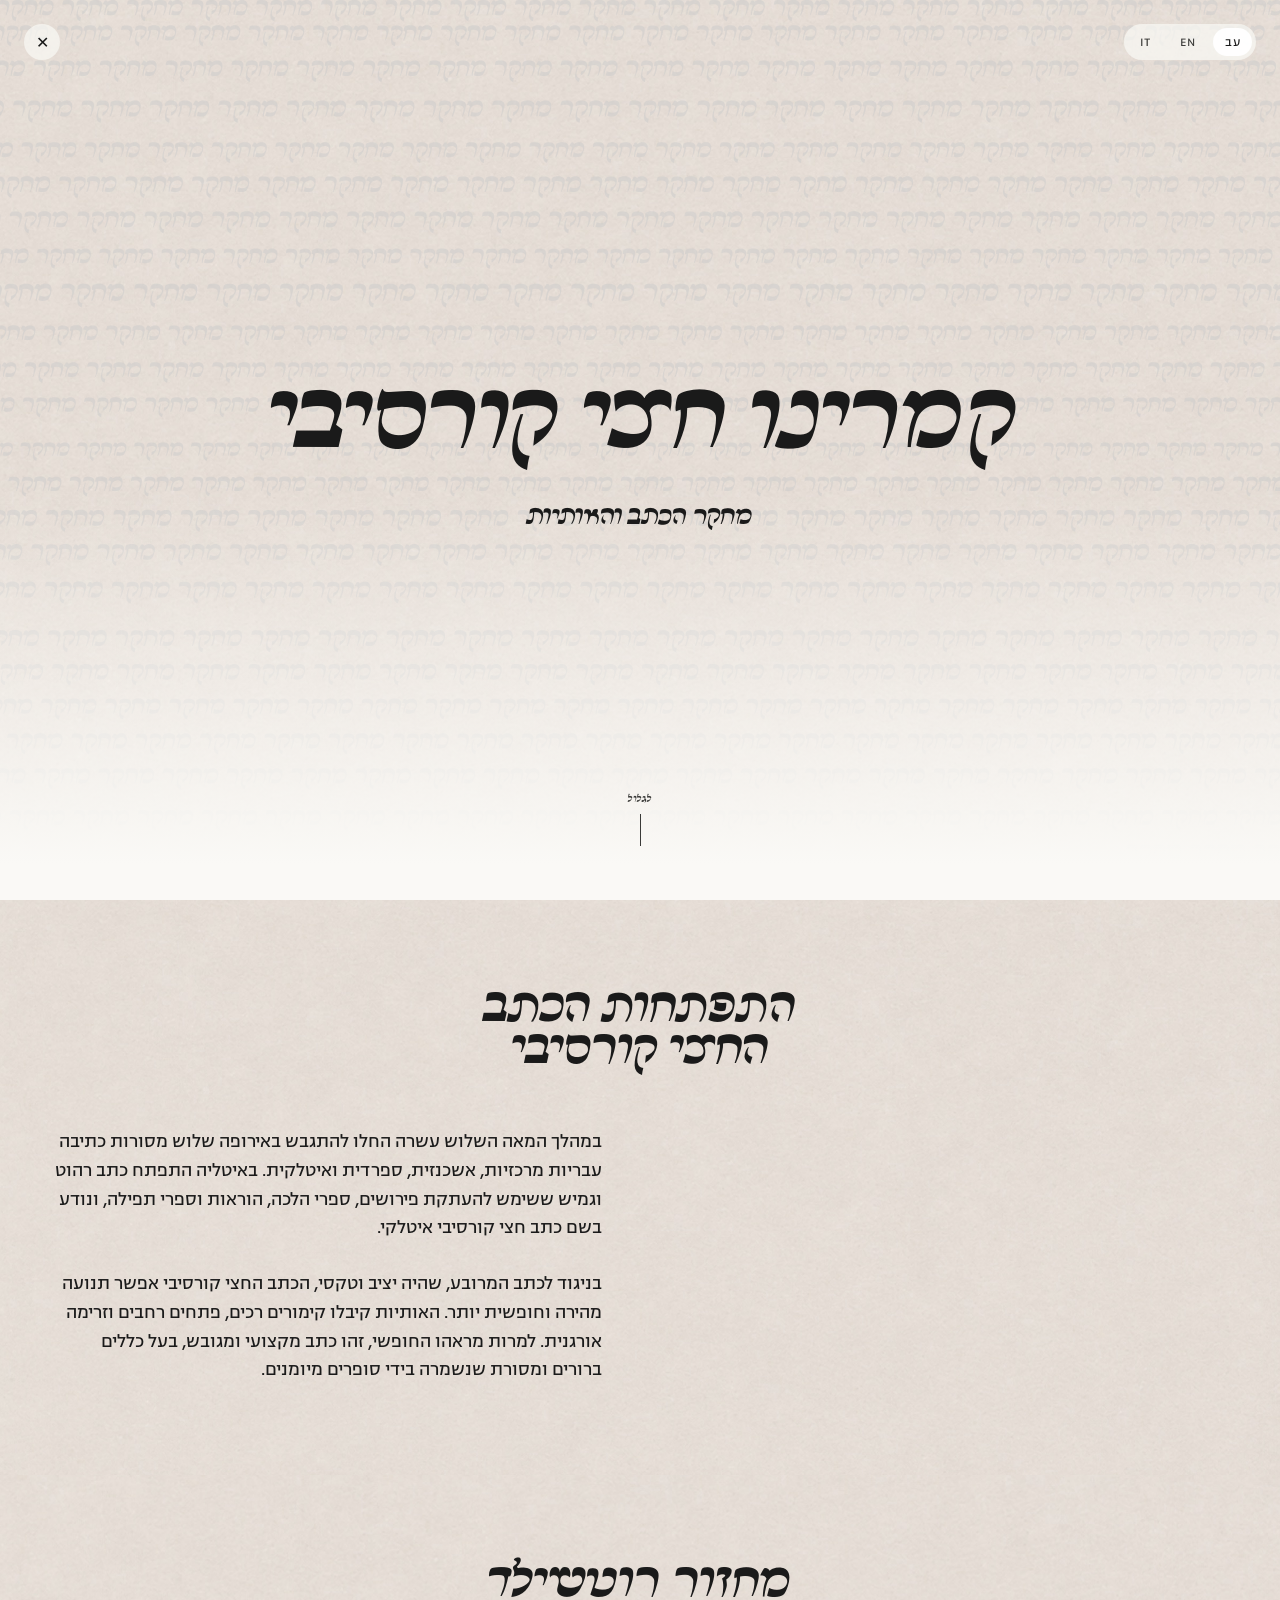
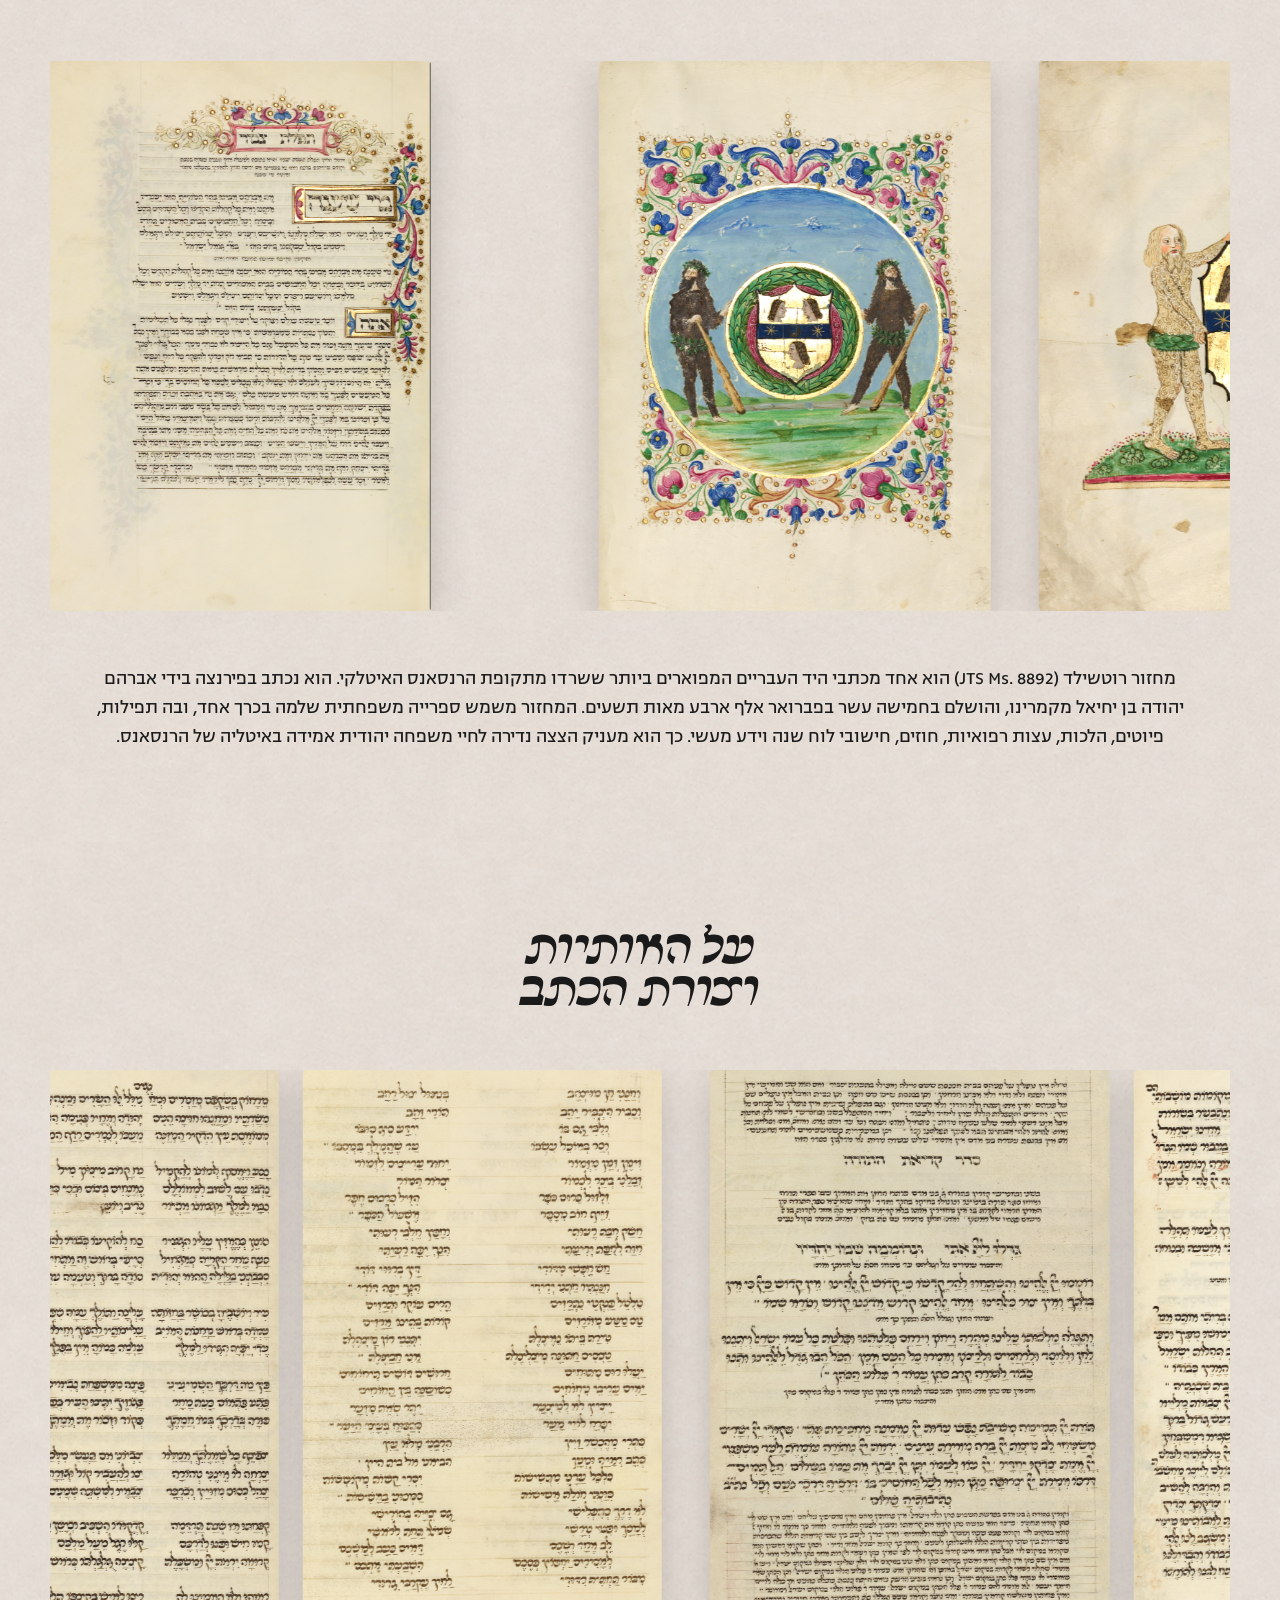
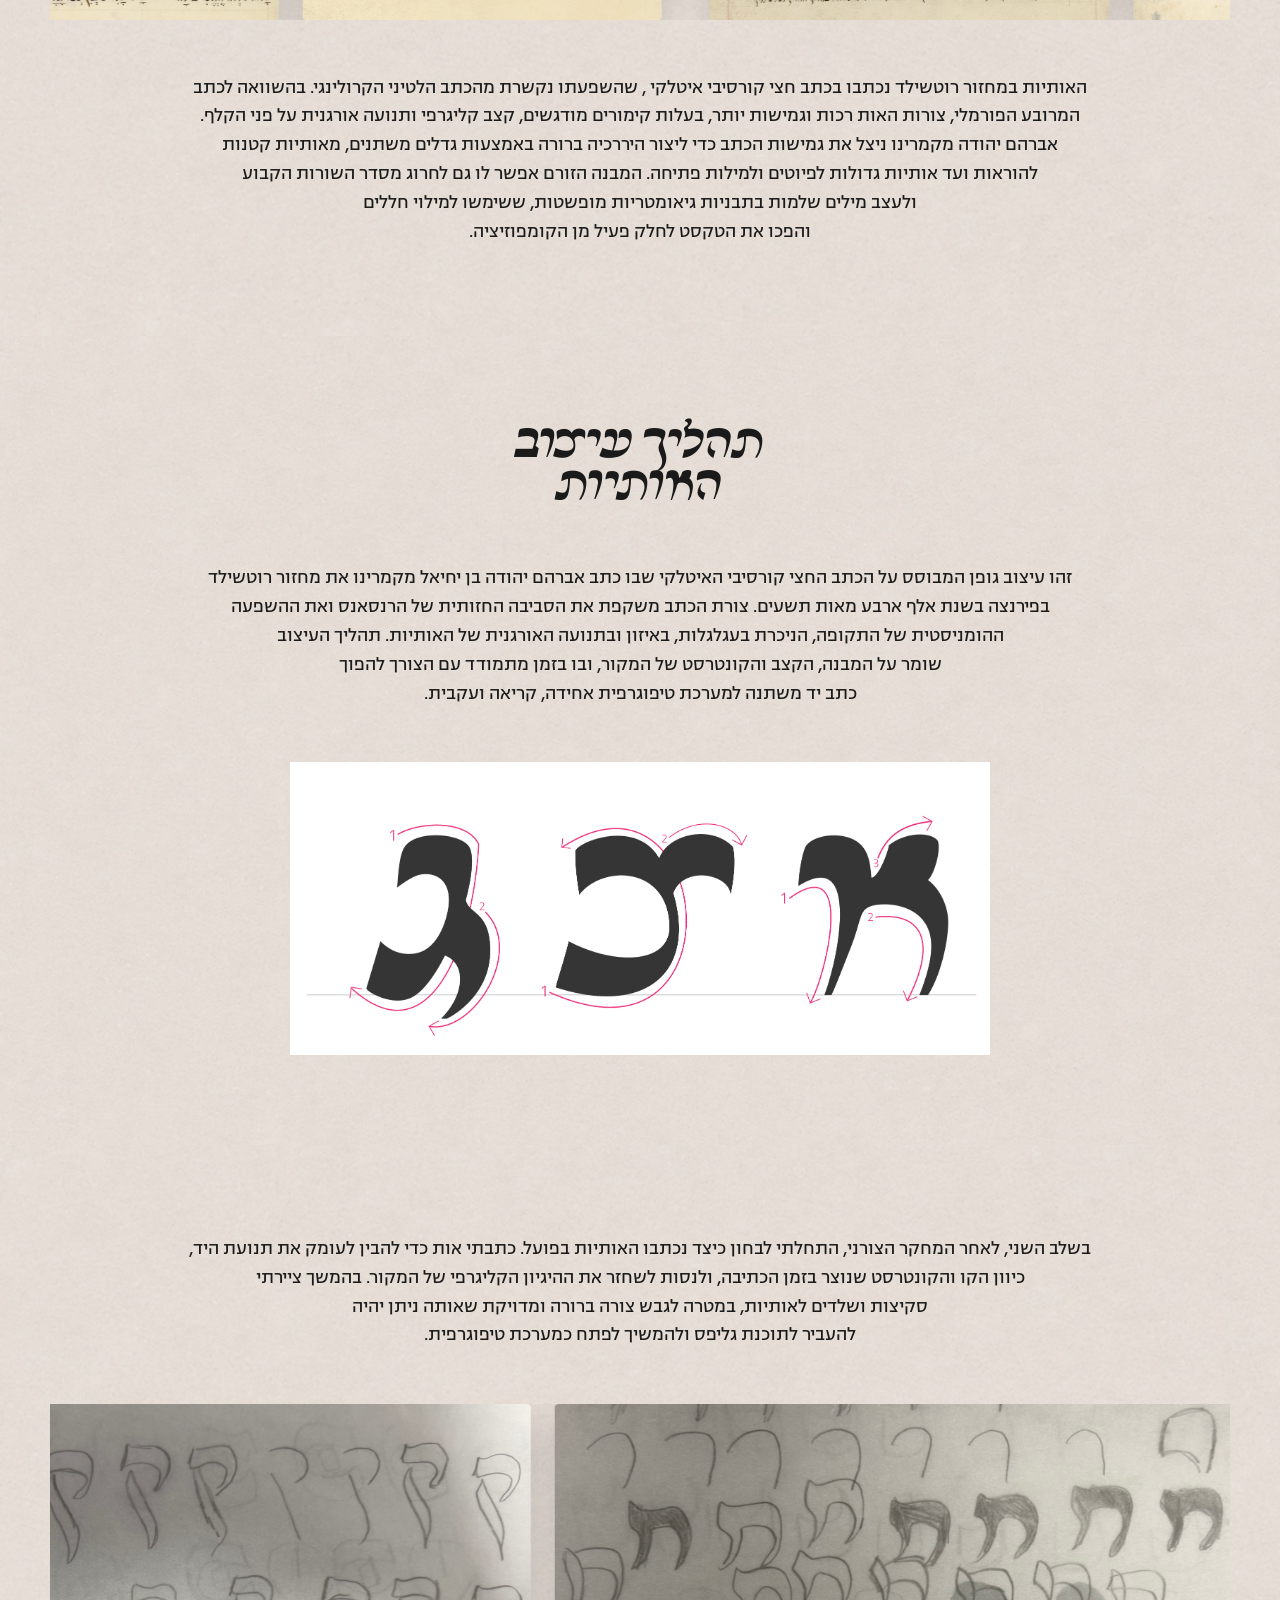
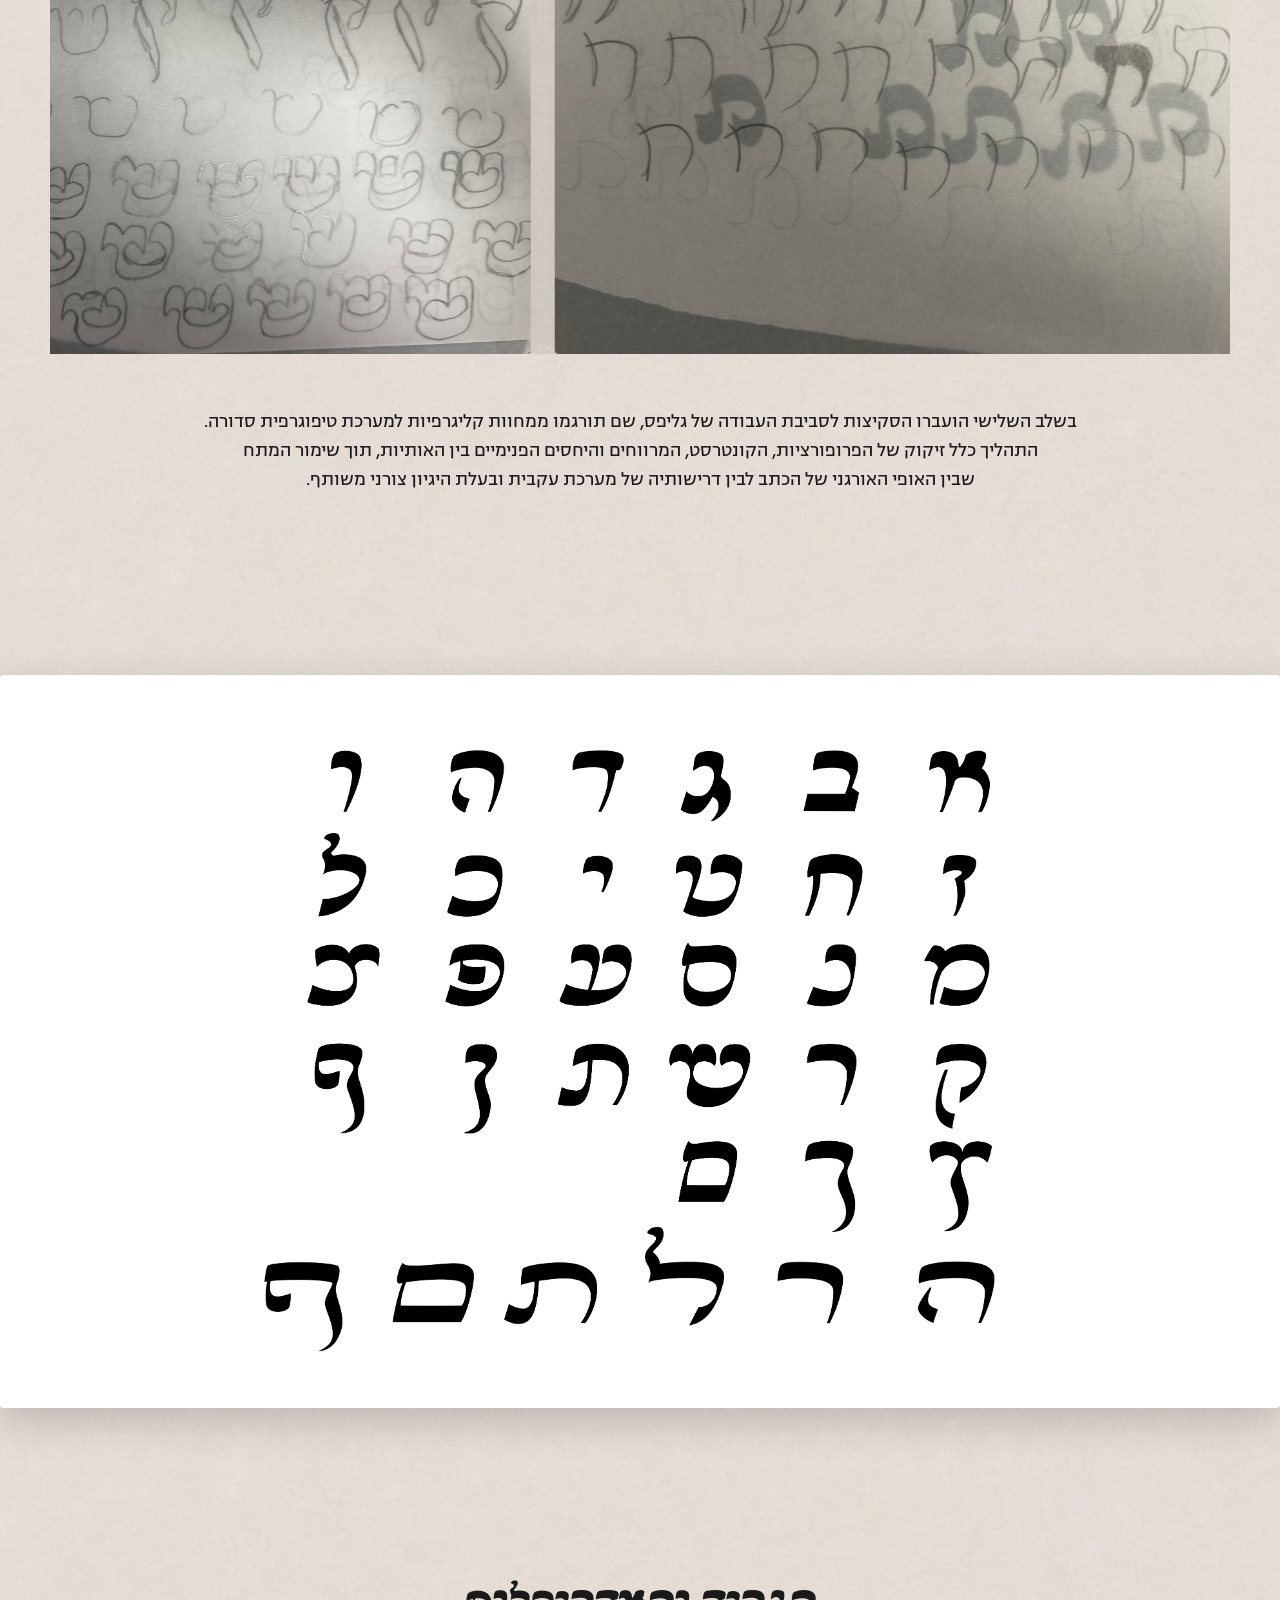
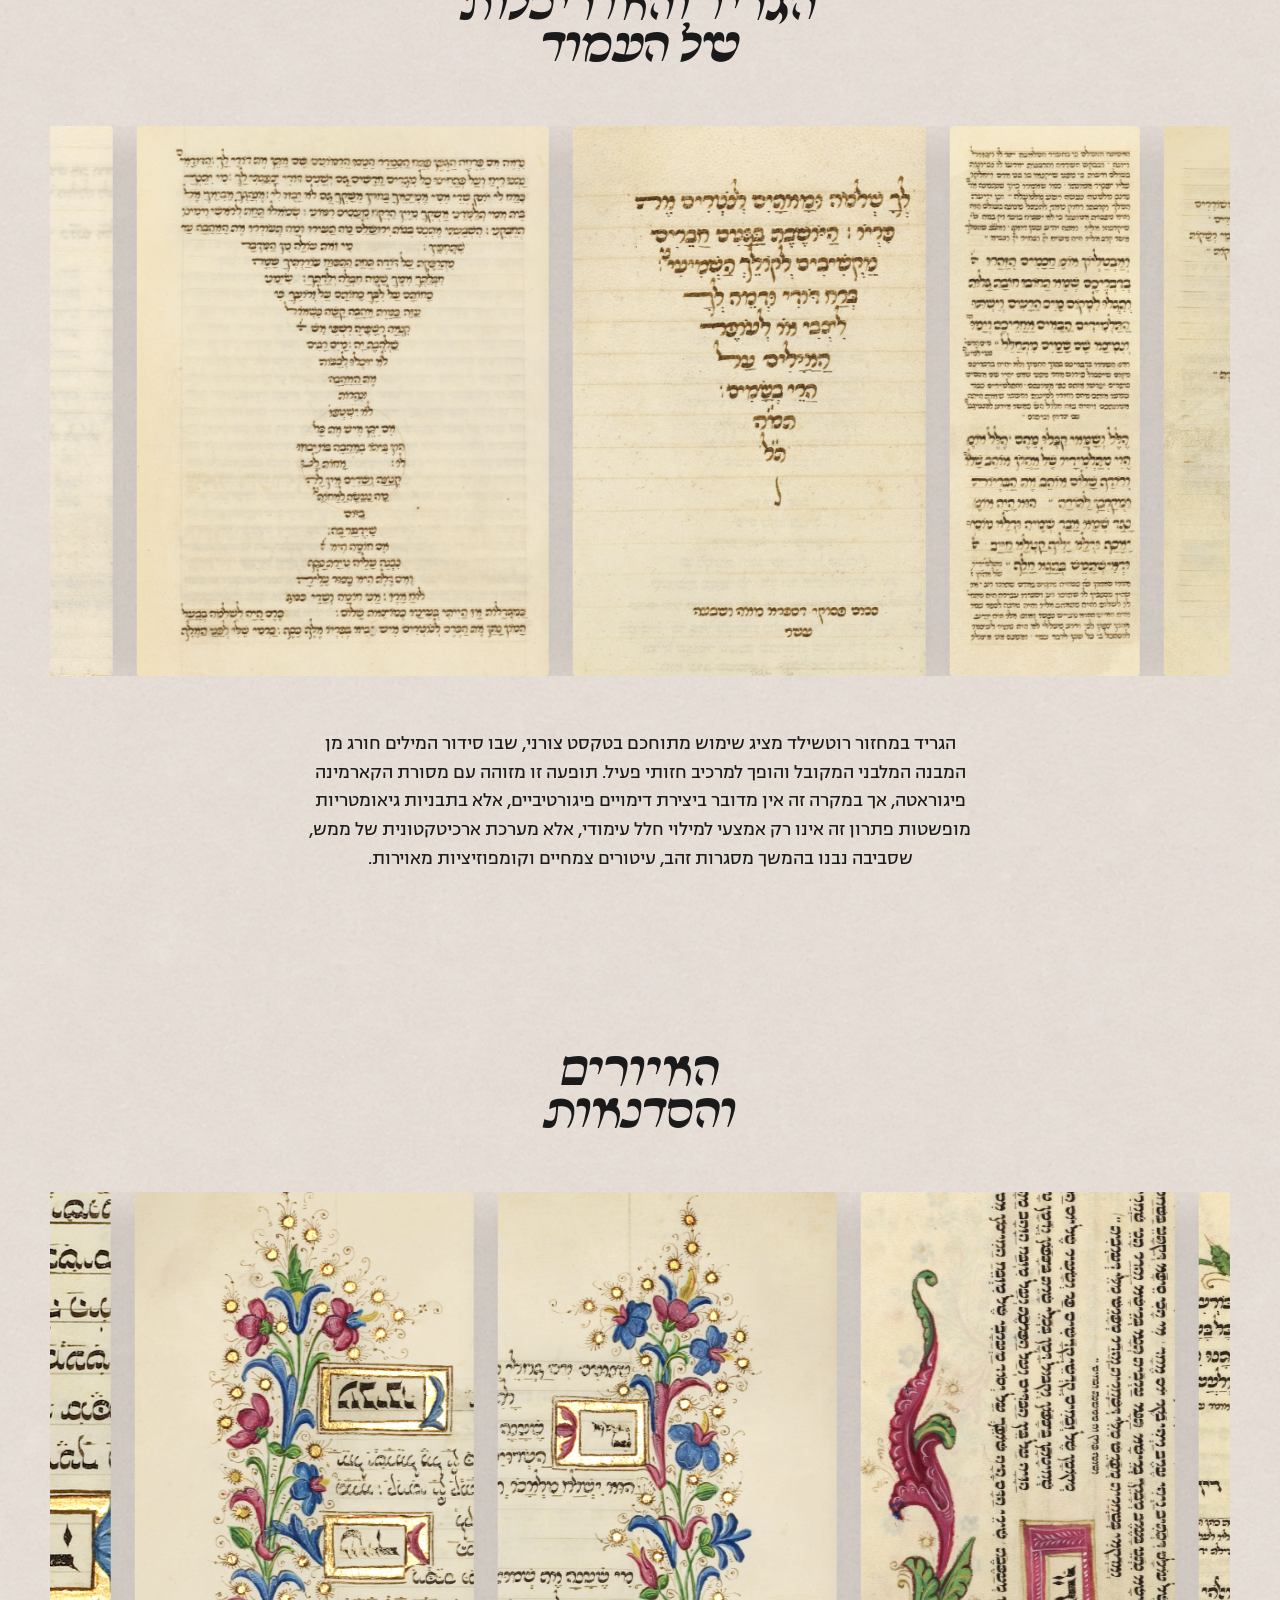
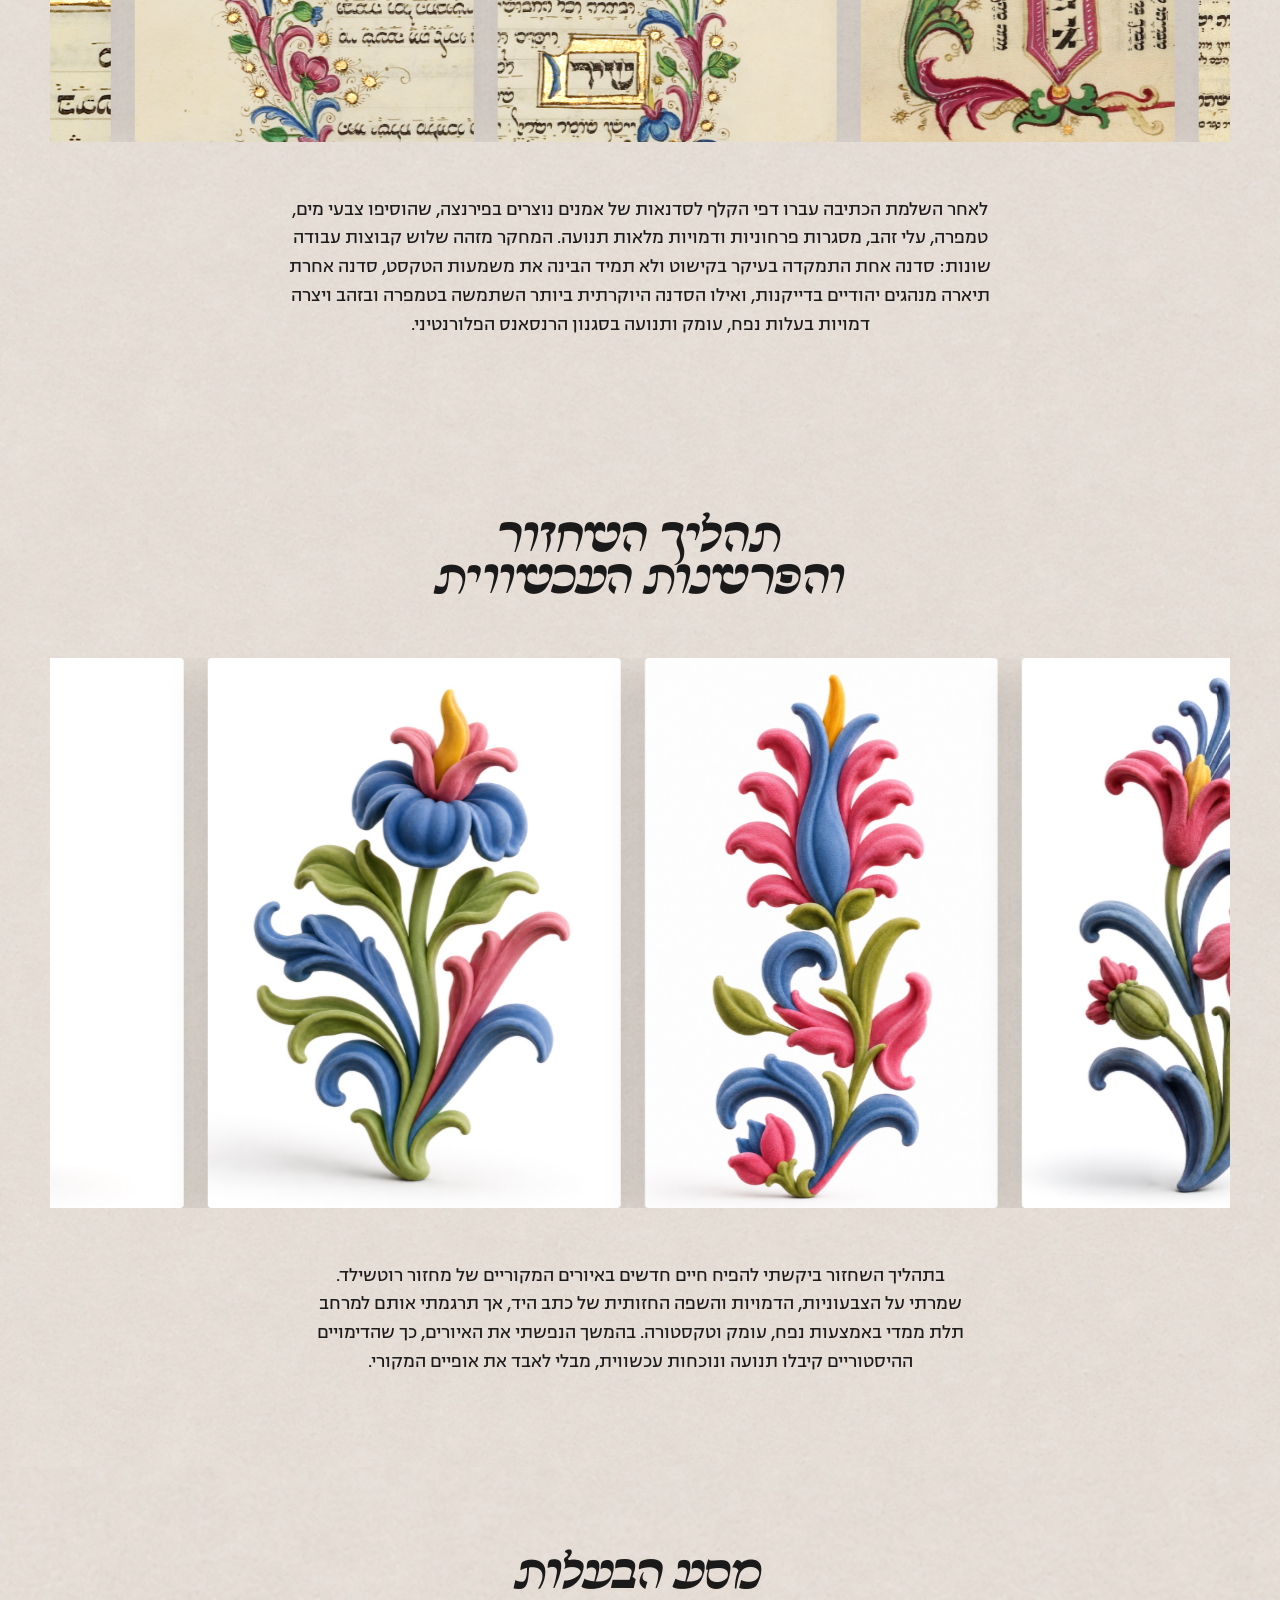
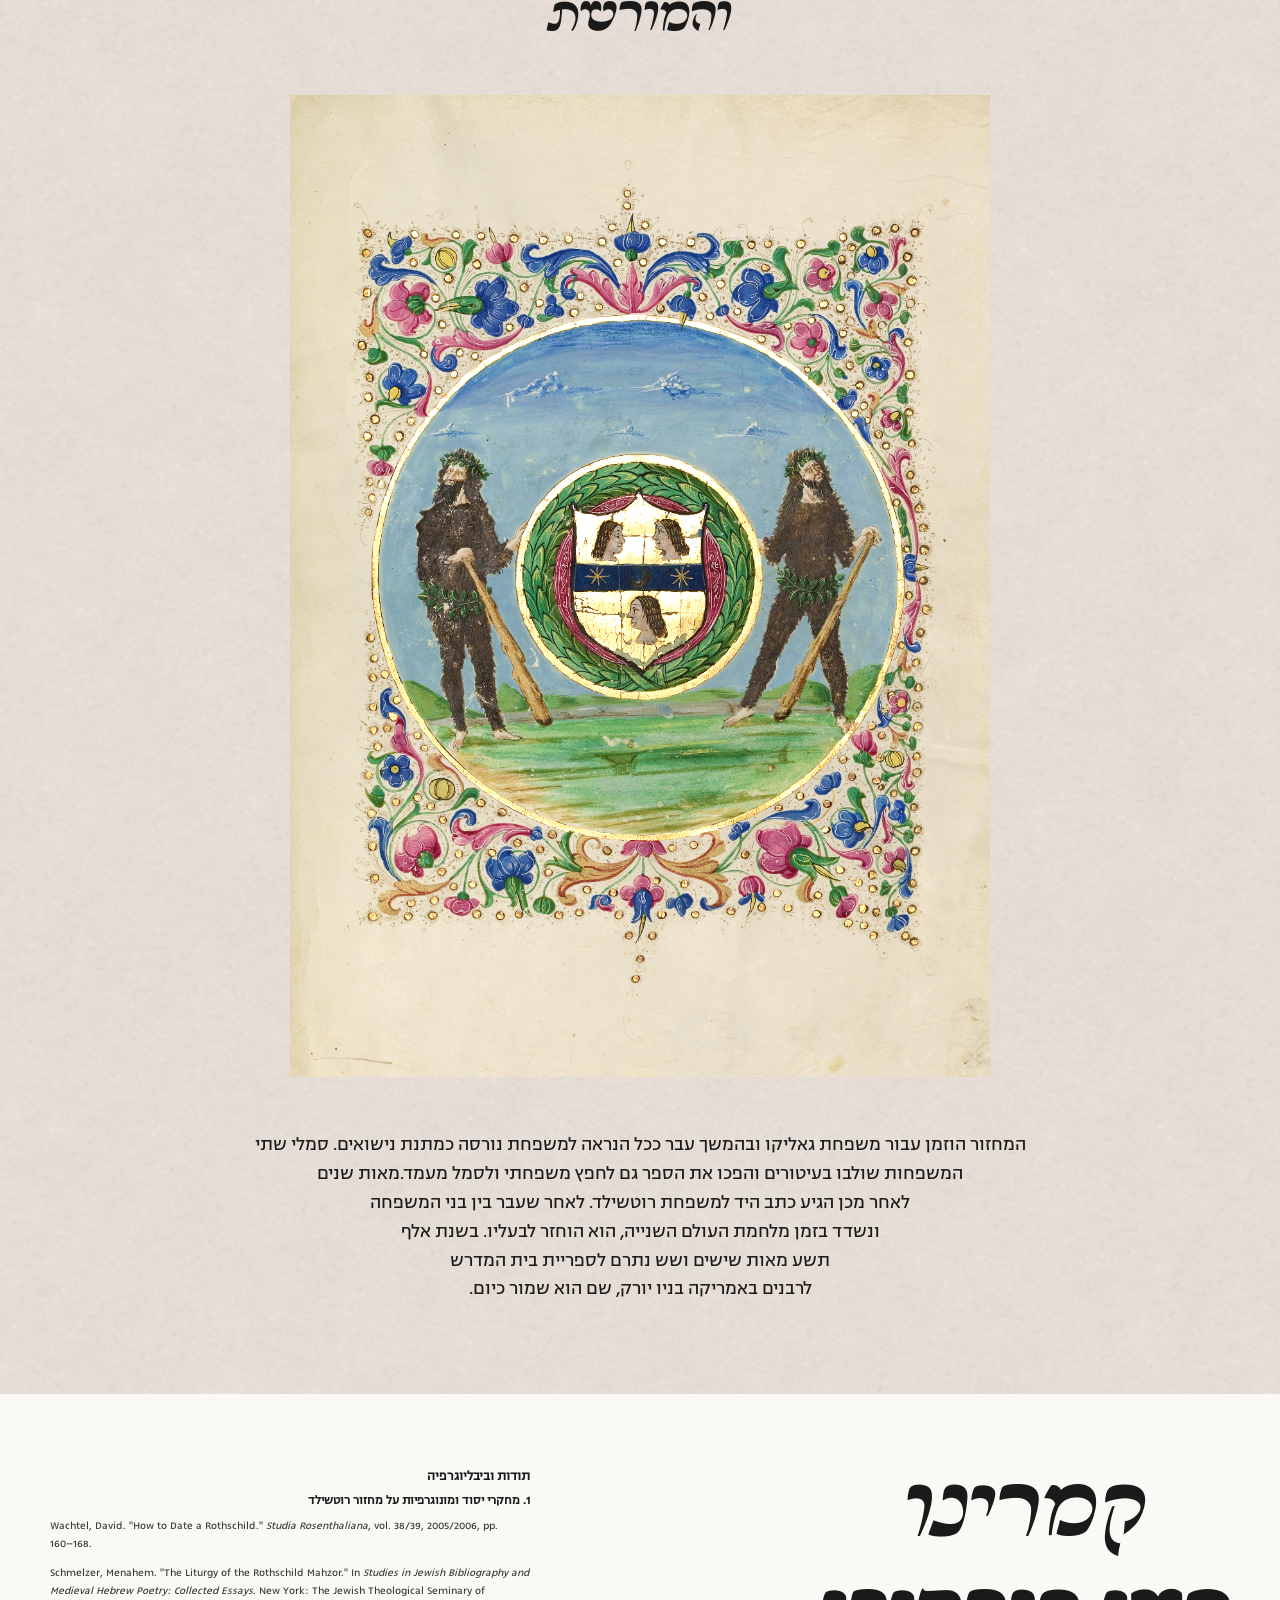
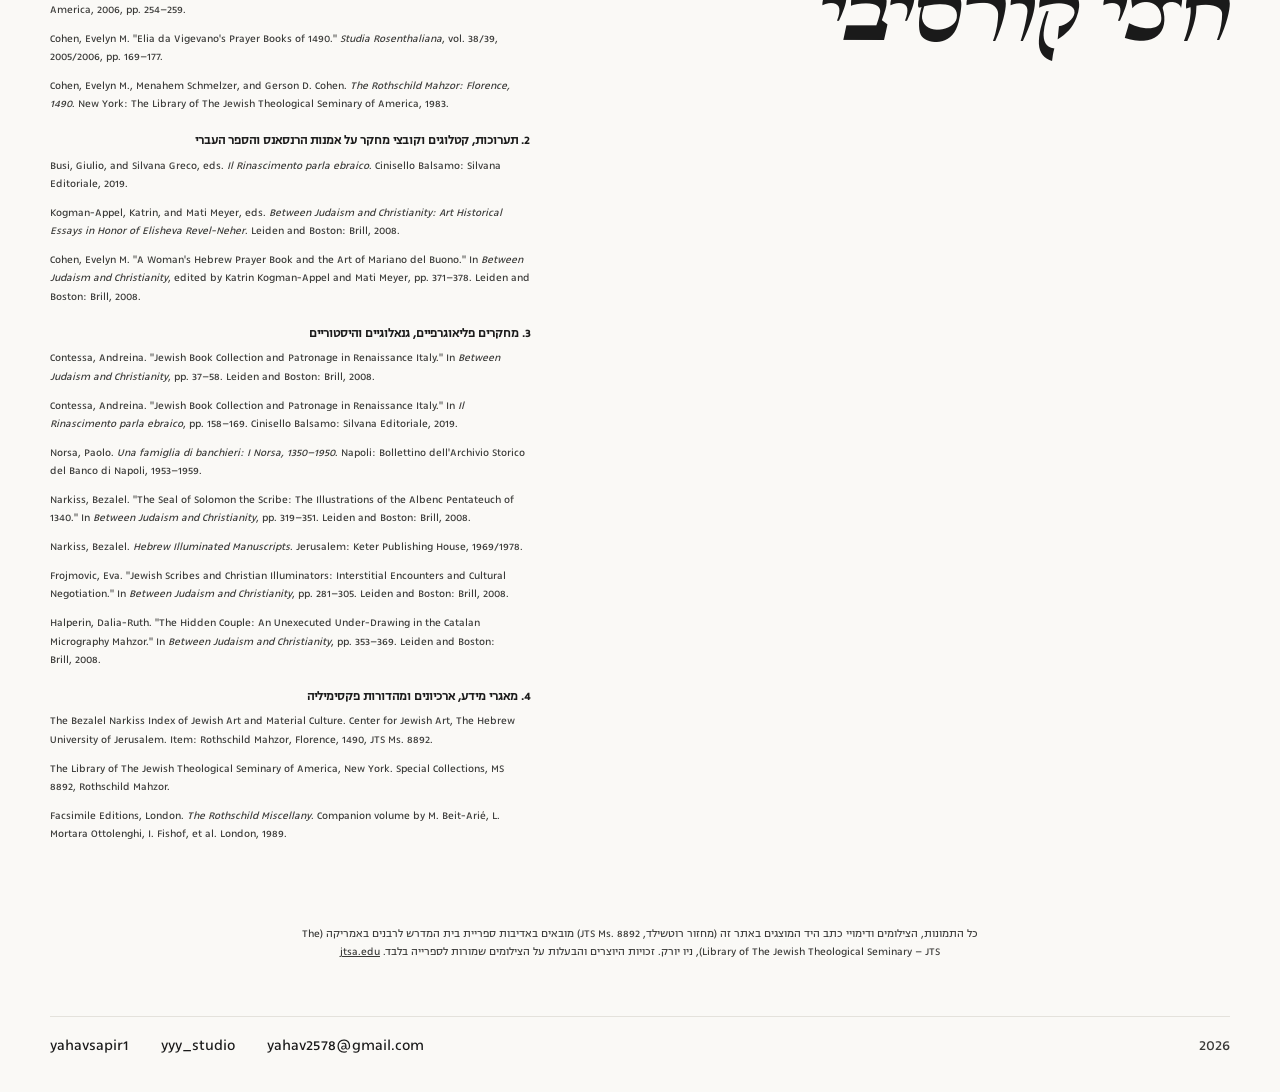
==== commit 11cdc6a2: "Fix hero subtitle text collision and polish translated prose The subtitle's letter-by-letter reveal " ====
--- a/research.html
+++ b/research.html
@@ -38,7 +38,7 @@
       <img src="assets/img/research/floor1.png" alt="" loading="eager">
     </div>
     <div class="rs-chapter__text">
-      <p><span class="lang-he">במהלך המאה השלוש עשרה החלו להתגבש באירופה שלוש מסורות כתיבה עבריות מרכזיות, אשכנזית, ספרדית ואיטלקית. באיטליה התפתח כתב רהוט וגמיש ששימש להעתקת פירושים, ספרי הלכה, הוראות וספרי תפילה, ונודע בשם כתב חצי קורסיבי איטלקי.</span><span class="lang-en">During the thirteenth century, three major Hebrew scribal traditions began to take shape across Europe: Ashkenazi, Sephardi, and Italian. In Italy, a fluent and flexible script developed for copying commentaries, halakhic texts, instructional works, and prayer books — known as the Italian semi-cursive script.</span><span class="lang-it">Nel corso del tredicesimo secolo, in Europa cominciarono a delinearsi tre grandi tradizioni scribali ebraiche: ashkenazita, sefardita e italiana. In Italia si sviluppò una scrittura scorrevole e flessibile, usata per copiare commentari, testi halakhici, opere didattiche e libri di preghiera — nota come scrittura semicorsiva italiana.</span></p>
+      <p><span class="lang-he">במהלך המאה השלוש עשרה החלו להתגבש באירופה שלוש מסורות כתיבה עבריות מרכזיות, אשכנזית, ספרדית ואיטלקית. באיטליה התפתח כתב רהוט וגמיש ששימש להעתקת פירושים, ספרי הלכה, הוראות וספרי תפילה, ונודע בשם כתב חצי קורסיבי איטלקי.</span><span class="lang-en">During the thirteenth century, three major Hebrew scribal traditions began to take shape across Europe: Ashkenazi, Sephardi, and Italian. In Italy, a fluent and flexible script developed for copying commentaries, halakhic texts, instructional works, and prayer books, known as the Italian semi-cursive script.</span><span class="lang-it">Nel corso del tredicesimo secolo, in Europa cominciarono a delinearsi tre grandi tradizioni scribali ebraiche: ashkenazita, sefardita e italiana. In Italia si sviluppò una scrittura scorrevole e flessibile, usata per copiare commentari, testi halakhici, opere didattiche e libri di preghiera, nota come scrittura semicorsiva italiana.</span></p>
       <p><span class="lang-he">בניגוד לכתב המרובע, שהיה יציב וטקסי, הכתב החצי קורסיבי אפשר תנועה מהירה וחופשית יותר. האותיות קיבלו קימורים רכים, פתחים רחבים וזרימה אורגנית. למרות מראהו החופשי, זהו כתב מקצועי ומגובש, בעל כללים ברורים ומסורת שנשמרה בידי סופרים מיומנים.</span><span class="lang-en">Unlike the square script, which was formal and ceremonial, the semi-cursive allowed for faster, freer movement of the hand. Its letters took on soft curves, wide openings, and an organic flow. Despite its loose appearance, it remained a professional, well-defined script, governed by clear rules and a tradition upheld by skilled scribes.</span><span class="lang-it">A differenza della scrittura quadrata, formale e cerimoniale, la semicorsiva permetteva un movimento della mano più rapido e libero. Le sue lettere assunsero curve morbide, aperture ampie e un flusso organico. Nonostante l'aspetto libero, restava una scrittura professionale e ben definita, governata da regole chiare e da una tradizione tramandata da scribi esperti.</span></p>
     </div>
   </div>
@@ -79,7 +79,7 @@
     </div>
   </div>
   <div class="rs-chapter__text rs-chapter__text--wide">
-    <p><span class="lang-he">מחזור רוטשילד (JTS Ms. 8892) הוא אחד מכתבי היד העבריים המפוארים ביותר ששרדו מתקופת הרנסאנס האיטלקי. הוא נכתב בפירנצה בידי אברהם יהודה בן יחיאל מקמרינו, והושלם בחמישה עשר בפברואר אלף ארבע מאות תשעים. המחזור משמש ספרייה משפחתית שלמה בכרך אחד, ובה תפילות, פיוטים, הלכות, עצות רפואיות, חוזים, חישובי לוח שנה וידע מעשי. כך הוא מעניק הצצה נדירה לחיי משפחה יהודית אמידה באיטליה של הרנסאנס.</span><span class="lang-en">The Rothschild Mahzor (JTS Ms. 8892) is one of the most magnificent Hebrew manuscripts to survive from the Italian Renaissance. It was written in Florence by Abraham Judah ben Yehiel of Camerino, and completed on February 15, 1490. The mahzor serves as an entire family library in a single volume, containing prayers, liturgical poems, halakhic rulings, medical advice, contracts, calendar calculations, and practical knowledge — offering a rare glimpse into the life of a well-to-do Jewish family in Renaissance Italy.</span><span class="lang-it">Il Machazor Rothschild (JTS Ms. 8892) è uno dei manoscritti ebraici più sontuosi sopravvissuti dal Rinascimento italiano. Fu scritto a Firenze da Abramo Yehuda ben Yechiel da Camerino, e completato il quindici febbraio millequattrocentonovanta. Il machazor funge da intera biblioteca familiare in un unico volume, contenente preghiere, poemi liturgici, norme halakhiche, consigli medici, contratti, calcoli calendariali e conoscenze pratiche — offrendo uno sguardo raro sulla vita di una famiglia ebraica agiata nell'Italia rinascimentale.</span></p>
+    <p><span class="lang-he">מחזור רוטשילד (JTS Ms. 8892) הוא אחד מכתבי היד העבריים המפוארים ביותר ששרדו מתקופת הרנסאנס האיטלקי. הוא נכתב בפירנצה בידי אברהם יהודה בן יחיאל מקמרינו, והושלם בחמישה עשר בפברואר אלף ארבע מאות תשעים. המחזור משמש ספרייה משפחתית שלמה בכרך אחד, ובה תפילות, פיוטים, הלכות, עצות רפואיות, חוזים, חישובי לוח שנה וידע מעשי. כך הוא מעניק הצצה נדירה לחיי משפחה יהודית אמידה באיטליה של הרנסאנס.</span><span class="lang-en">The Rothschild Mahzor (JTS Ms. 8892) is one of the most magnificent Hebrew manuscripts to survive from the Italian Renaissance. It was written in Florence by Abraham Judah ben Yehiel of Camerino, and completed on February 15, 1490. The mahzor serves as an entire family library in a single volume, containing prayers, liturgical poems, halakhic rulings, medical advice, contracts, calendar calculations, and practical knowledge, offering a rare glimpse into the life of a well-to-do Jewish family in Renaissance Italy.</span><span class="lang-it">Il Machazor Rothschild (JTS Ms. 8892) è uno dei manoscritti ebraici più sontuosi sopravvissuti dal Rinascimento italiano. Fu scritto a Firenze da Abramo Yehuda ben Yechiel da Camerino, e completato il quindici febbraio millequattrocentonovanta. Il machazor funge da intera biblioteca familiare in un unico volume, contenente preghiere, poemi liturgici, norme halakhiche, consigli medici, contratti, calcoli calendariali e conoscenze pratiche, offrendo uno sguardo raro sulla vita di una famiglia ebraica agiata nell'Italia rinascimentale.</span></p>
   </div>
 </section>
 
@@ -111,7 +111,7 @@
     </div>
   </div>
   <div class="rs-chapter__text rs-chapter__text--wide">
-    <p><span class="lang-he">האותיות במחזור רוטשילד נכתבו בכתב חצי קורסיבי איטלקי , שהשפעתו נקשרת מהכתב הלטיני הקרולינגי. בהשוואה לכתב<br>המרובע הפורמלי, צורות האות רכות וגמישות יותר, בעלות קימורים מודגשים, קצב קליגרפי ותנועה אורגנית על פני הקלף.<br>אברהם יהודה מקמרינו ניצל את גמישות הכתב כדי ליצור היררכיה ברורה באמצעות גדלים משתנים, מאותיות קטנות<br>להוראות ועד אותיות גדולות לפיוטים ולמילות פתיחה. המבנה הזורם אפשר לו גם לחרוג מסדר השורות הקבוע<br>ולעצב מילים שלמות בתבניות גיאומטריות מופשטות, ששימשו למילוי חללים<br>והפכו את הטקסט לחלק פעיל מן הקומפוזיציה.</span><span class="lang-en">The letters of the Rothschild Mahzor were written in the Italian semi-cursive script, whose influence traces back to the Carolingian Latin hand. Compared to the formal square script, its letterforms are softer and more flexible, with pronounced curves, a calligraphic rhythm, and organic movement across the parchment. Abraham Judah of Camerino used this flexibility to create a clear hierarchy through varying sizes — from small letters for instructions to large letters for liturgical poems and opening words. The flowing structure also let him break from the fixed line order and shape whole words into abstract geometric patterns, used to fill empty spaces and turning the text into an active part of the composition.</span><span class="lang-it">Le lettere del Machazor Rothschild furono scritte nella scrittura semicorsiva italiana, la cui influenza risale alla scrittura latina carolingia. Rispetto alla scrittura quadrata formale, le sue forme sono più morbide e flessibili, con curve pronunciate, un ritmo calligrafico e un movimento organico sulla pergamena. Abramo Yehuda da Camerino sfruttò questa flessibilità per creare una chiara gerarchia attraverso dimensioni variabili — da lettere piccole per le istruzioni a lettere grandi per i poemi liturgici e le parole di apertura. La struttura fluida gli permise anche di allontanarsi dall'ordine fisso delle righe e di comporre intere parole in motivi geometrici astratti, usati per riempire gli spazi vuoti e trasformare il testo in una parte attiva della composizione.</span></p>
+    <p><span class="lang-he">האותיות במחזור רוטשילד נכתבו בכתב חצי קורסיבי איטלקי , שהשפעתו נקשרת מהכתב הלטיני הקרולינגי. בהשוואה לכתב<br>המרובע הפורמלי, צורות האות רכות וגמישות יותר, בעלות קימורים מודגשים, קצב קליגרפי ותנועה אורגנית על פני הקלף.<br>אברהם יהודה מקמרינו ניצל את גמישות הכתב כדי ליצור היררכיה ברורה באמצעות גדלים משתנים, מאותיות קטנות<br>להוראות ועד אותיות גדולות לפיוטים ולמילות פתיחה. המבנה הזורם אפשר לו גם לחרוג מסדר השורות הקבוע<br>ולעצב מילים שלמות בתבניות גיאומטריות מופשטות, ששימשו למילוי חללים<br>והפכו את הטקסט לחלק פעיל מן הקומפוזיציה.</span><span class="lang-en">The letters of the Rothschild Mahzor were written in the Italian semi-cursive script, whose influence traces back to the Carolingian Latin hand. Compared to the formal square script, its letterforms are softer and more flexible, with pronounced curves, a calligraphic rhythm, and organic movement across the parchment. Abraham Judah of Camerino used this flexibility to create a clear hierarchy through varying sizes, ranging from small letters for instructions to large letters for liturgical poems and opening words. The flowing structure also let him break from the fixed line order and shape whole words into abstract geometric patterns, used to fill empty spaces and turning the text into an active part of the composition.</span><span class="lang-it">Le lettere del Machazor Rothschild furono scritte nella scrittura semicorsiva italiana, la cui influenza risale alla scrittura latina carolingia. Rispetto alla scrittura quadrata formale, le sue forme sono più morbide e flessibili, con curve pronunciate, un ritmo calligrafico e un movimento organico sulla pergamena. Abramo Yehuda da Camerino sfruttò questa flessibilità per creare una chiara gerarchia attraverso dimensioni variabili, che vanno da lettere piccole per le istruzioni a lettere grandi per i poemi liturgici e le parole di apertura. La struttura fluida gli permise anche di allontanarsi dall'ordine fisso delle righe e di comporre intere parole in motivi geometrici astratti, usati per riempire gli spazi vuoti e trasformare il testo in una parte attiva della composizione.</span></p>
   </div>
 </section>
 
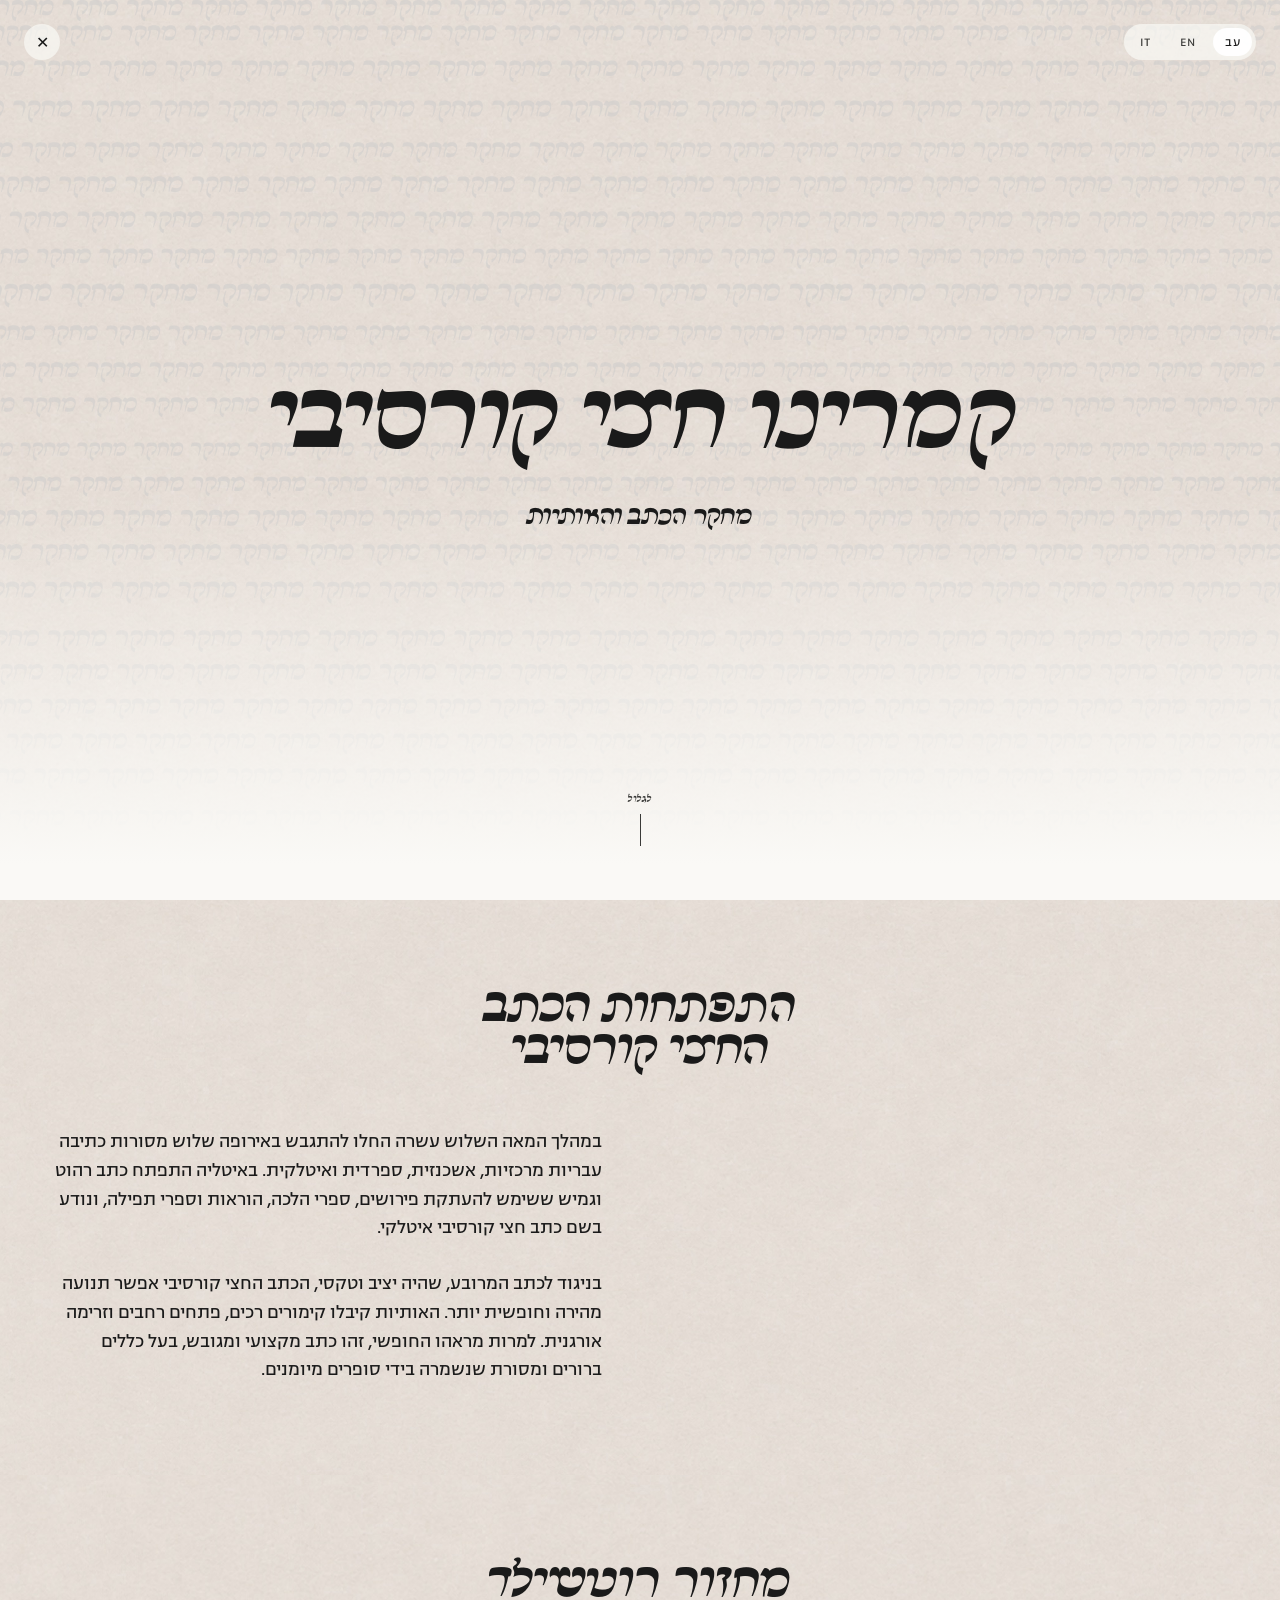
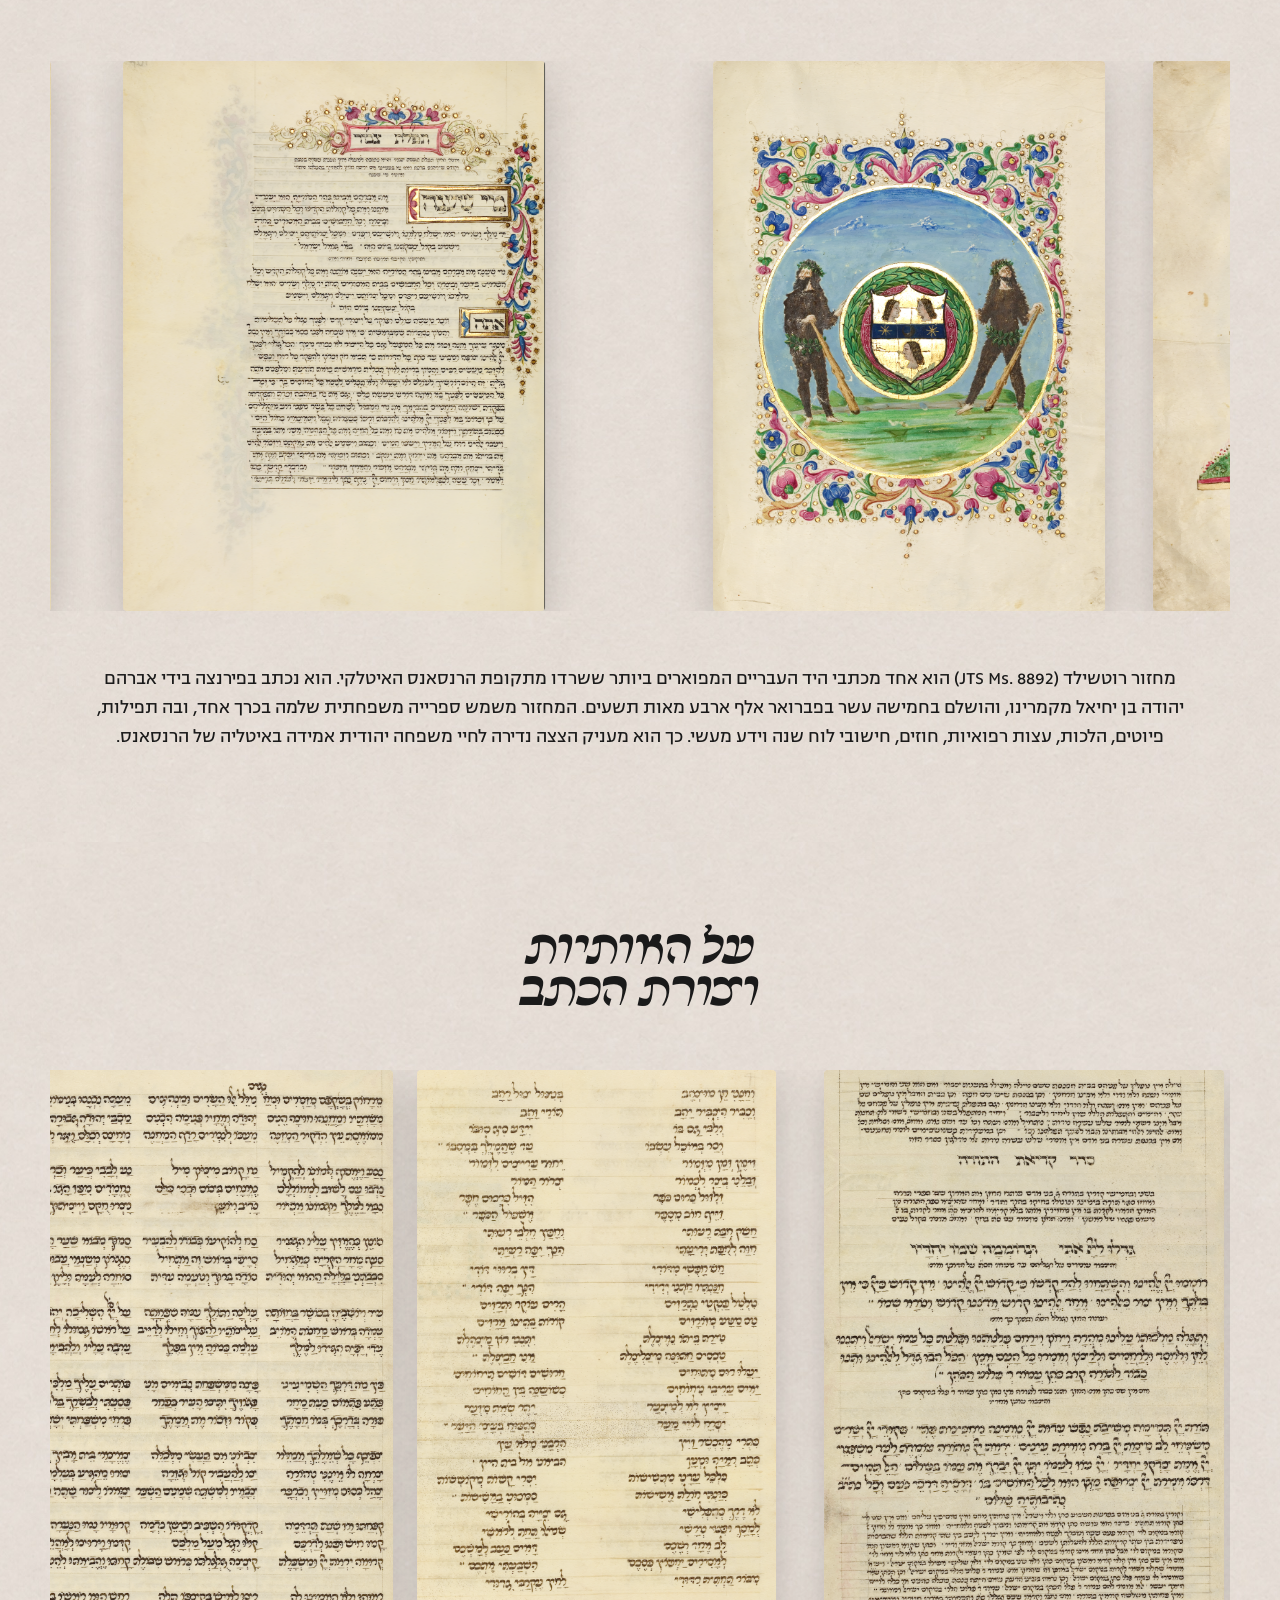
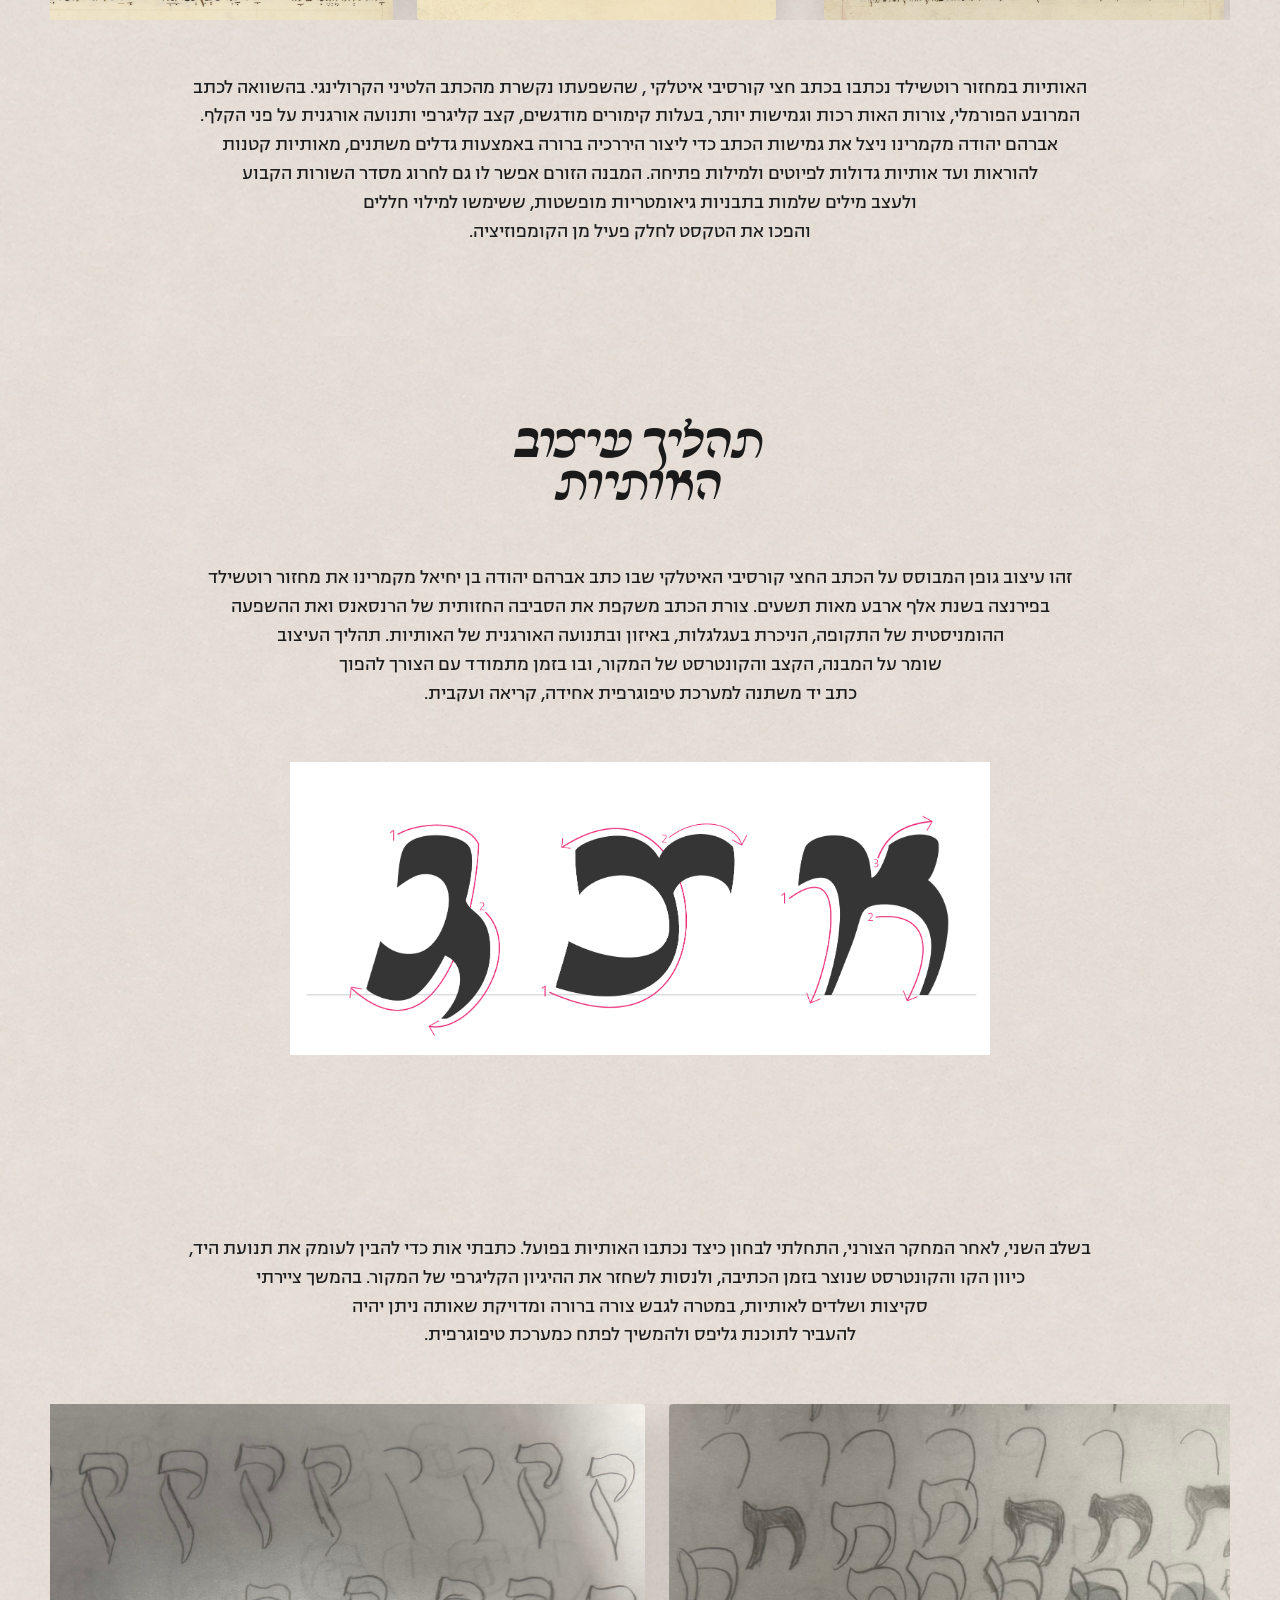
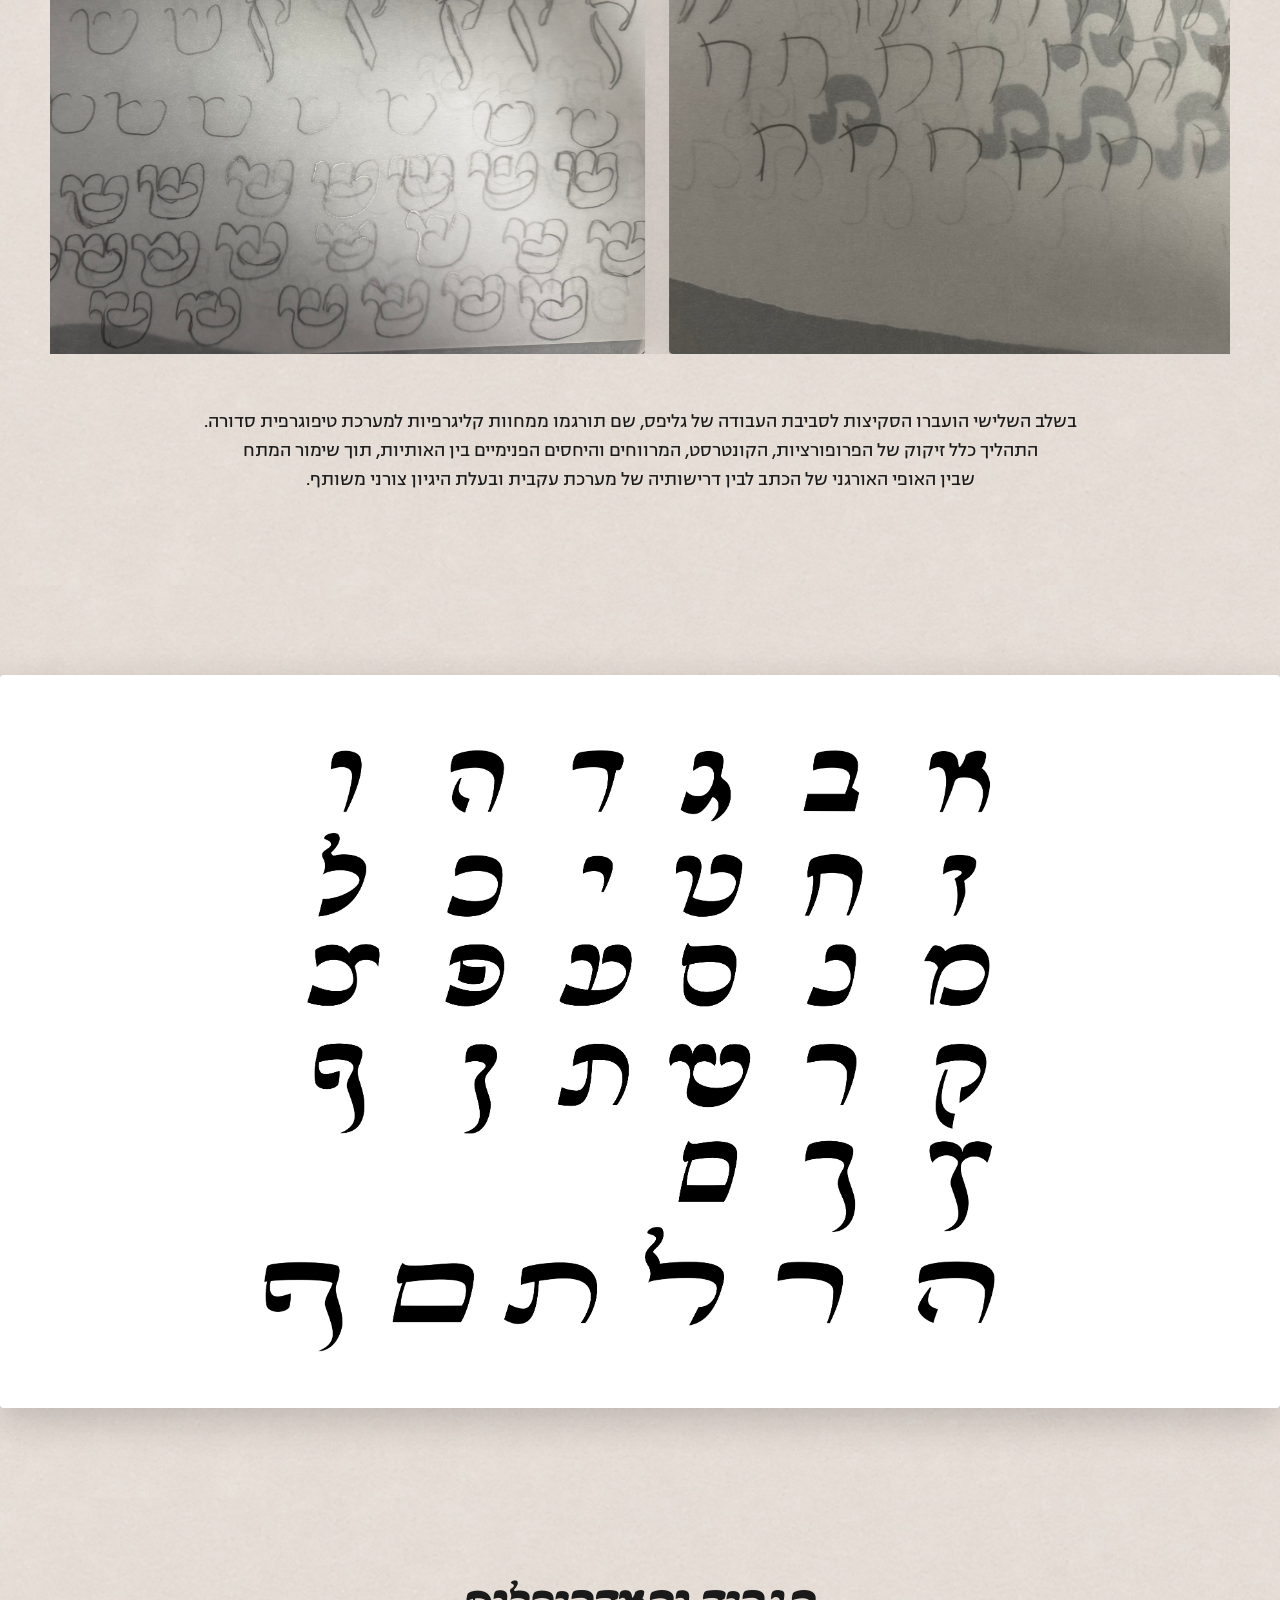
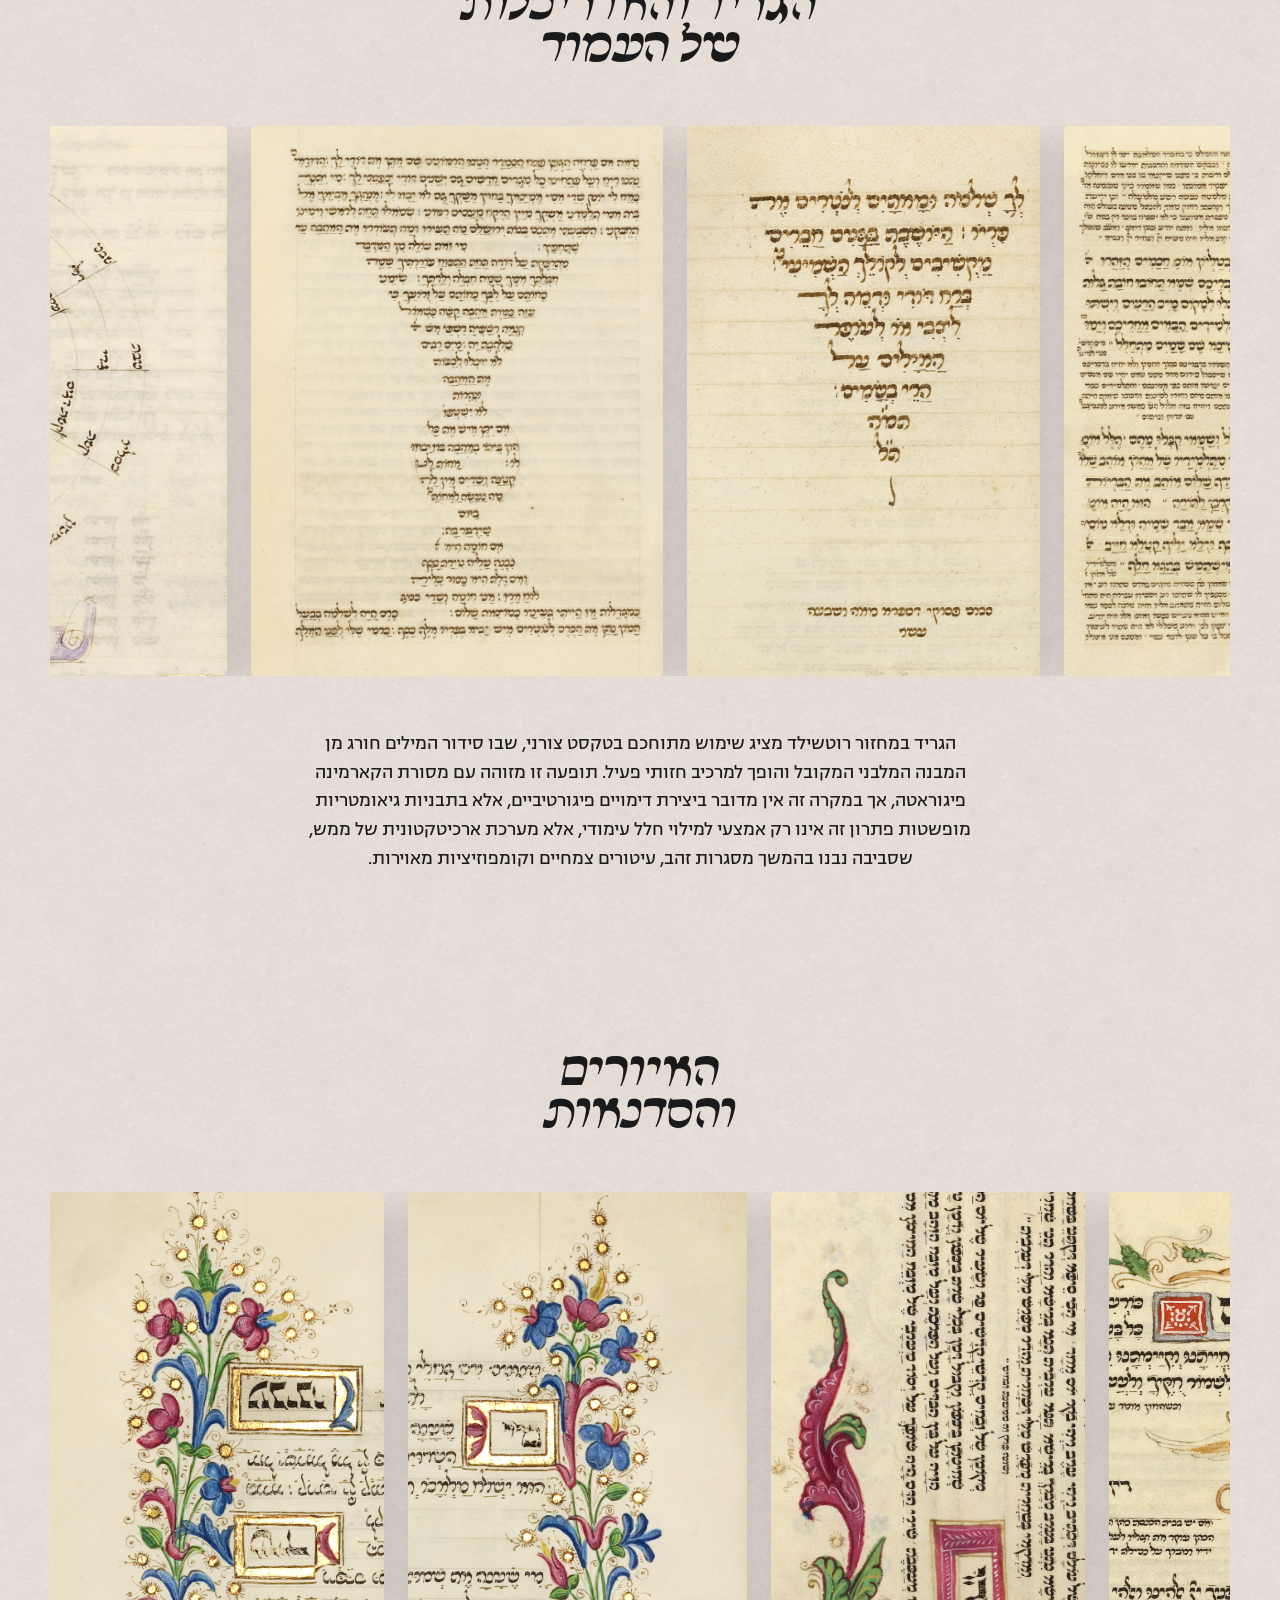
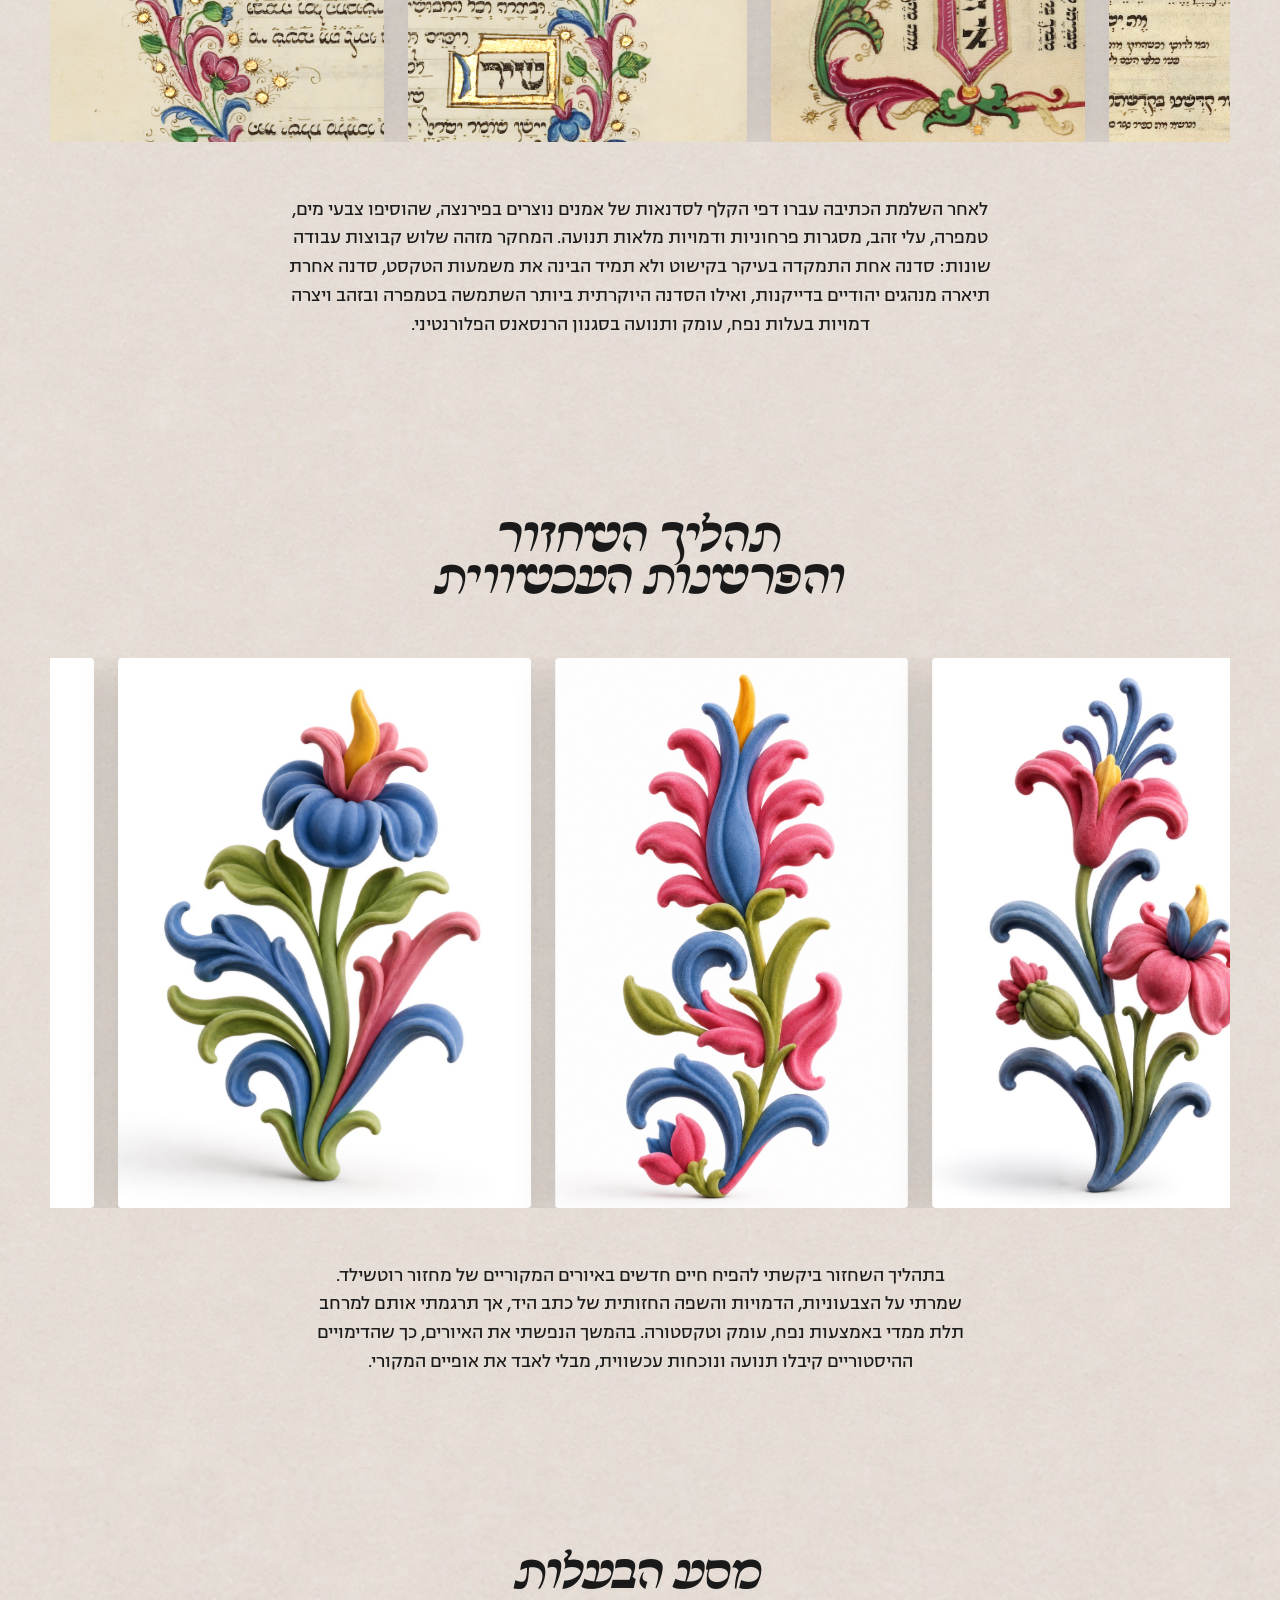
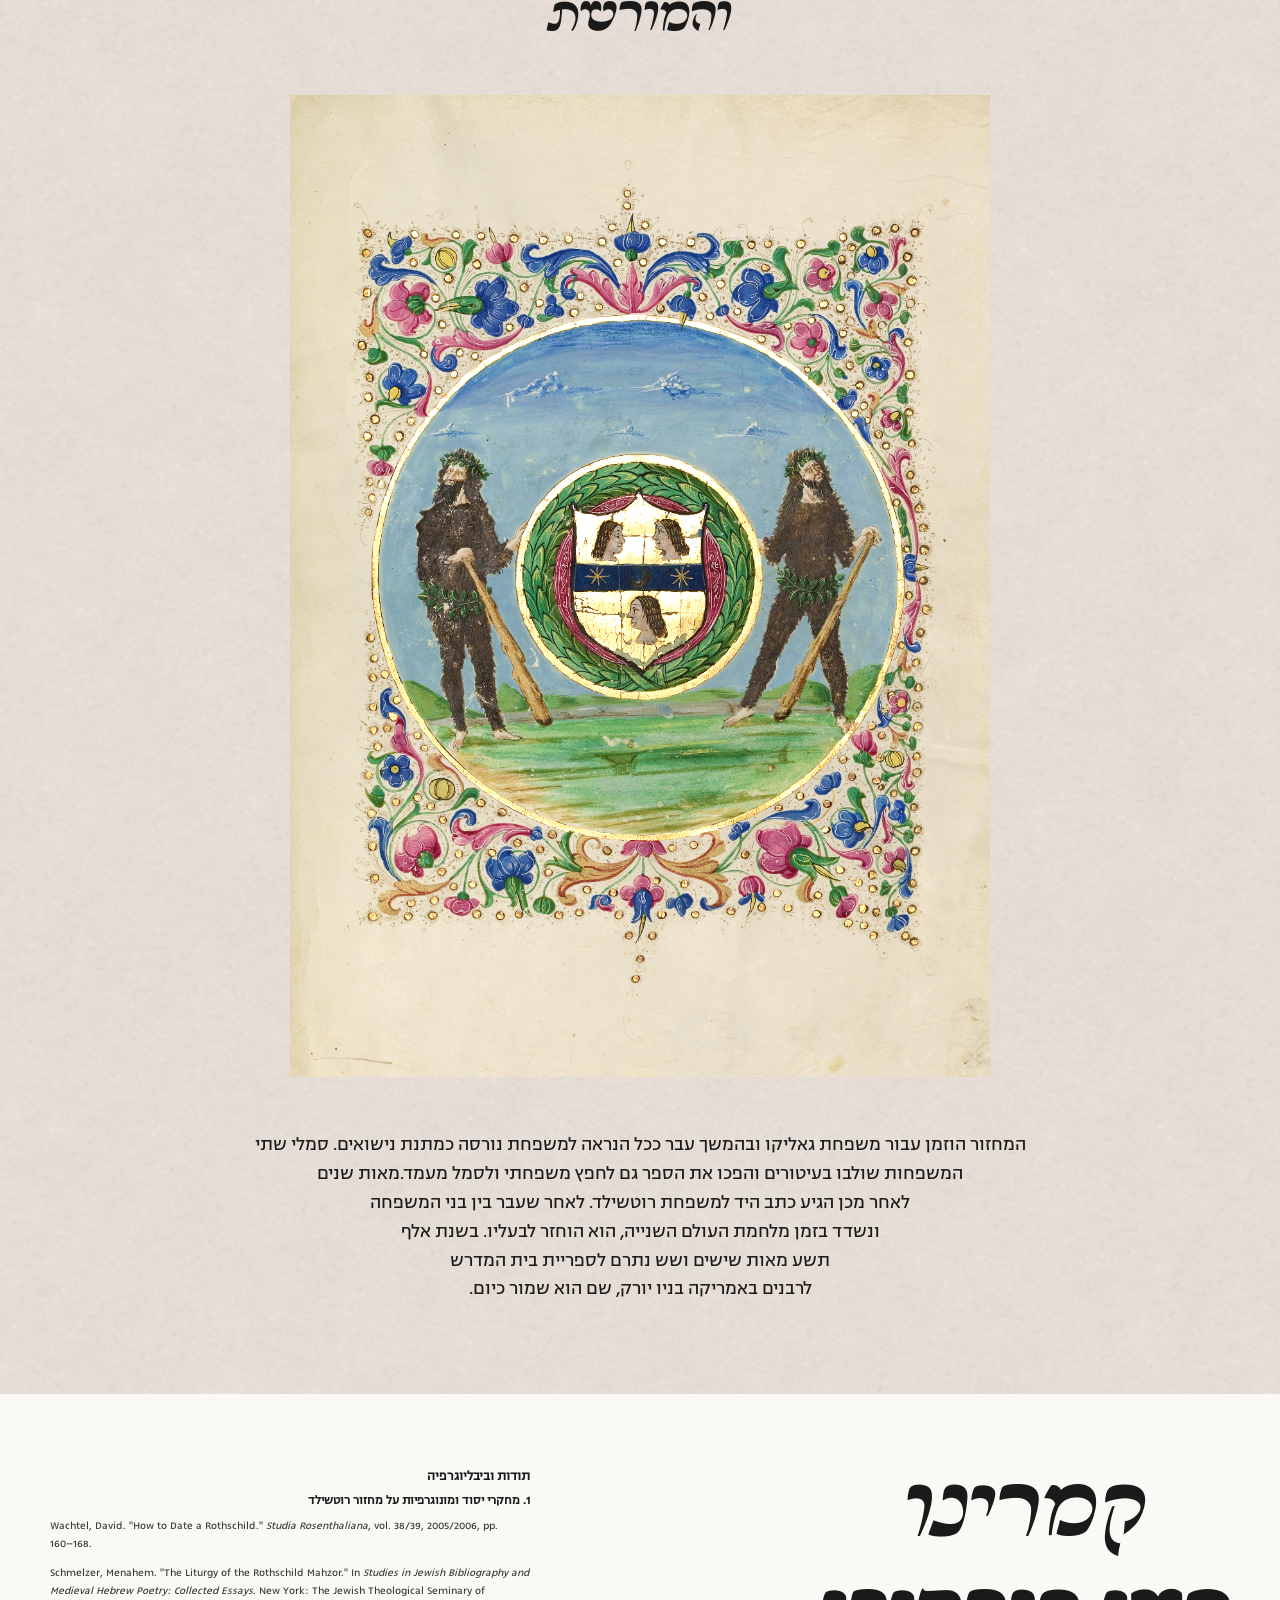
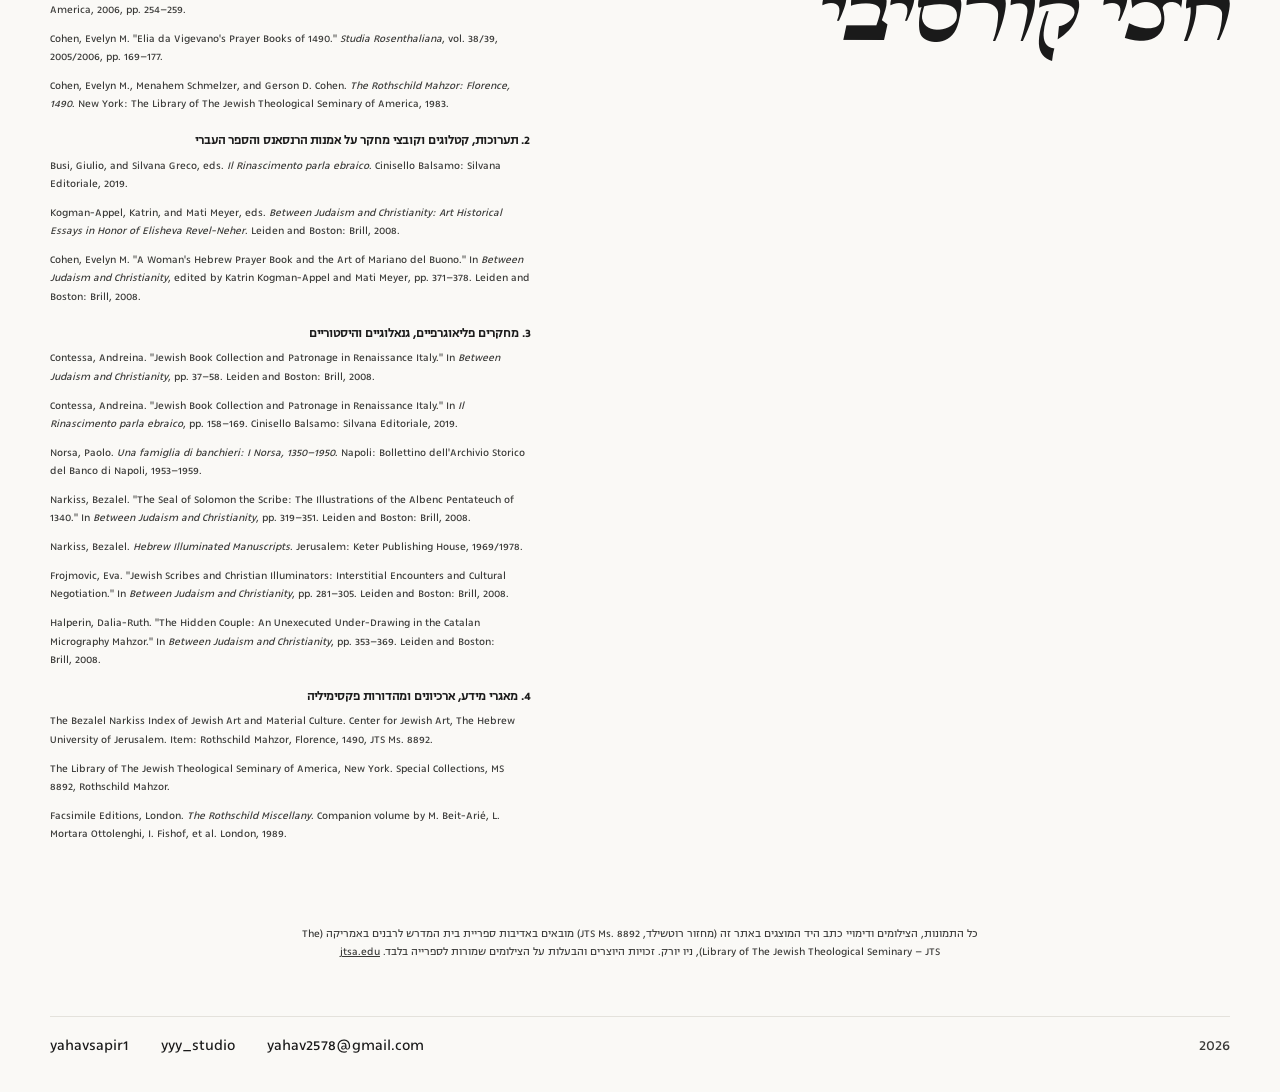
==== commit 29a71724: "Restore tight leading-trim, contained by overflow:hidden on the crop instead Setting --trim-top to a" ====
--- a/research.html
+++ b/research.html
@@ -4,7 +4,7 @@
 <meta charset="UTF-8">
 <meta name="viewport" content="width=device-width, initial-scale=1.0">
 <title>מחקר הכתב והאותיות — קמרינו</title>
-<link rel="stylesheet" href="css/style.css?v=59">
+<link rel="stylesheet" href="css/style.css?v=60">
 <link rel="stylesheet" href="css/research.css?v=24">
 </head>
 <body class="research">
--- a/css/style.css
+++ b/css/style.css
@@ -379,6 +379,14 @@
 .specimen-row__crop {
   margin-top: 30px;
   text-align: var(--ta, right);
+  /* Establishes a new block formatting context: negative margins on the
+     text's own ::before spacer (see relayout() in main.js) can no longer
+     collapse through and shift *this* element, and any ink that gets
+     pulled far enough up to spill past the crop's own top edge is clipped
+     right here instead of visually bleeding into the adjuster row above —
+     the safety net that lets the trim correction stay tight without risking
+     the cross-browser overlap it caused before. */
+  overflow: hidden;
 }
 
 /* The "leading trim" technique (the same one AllCaps' own tester uses via
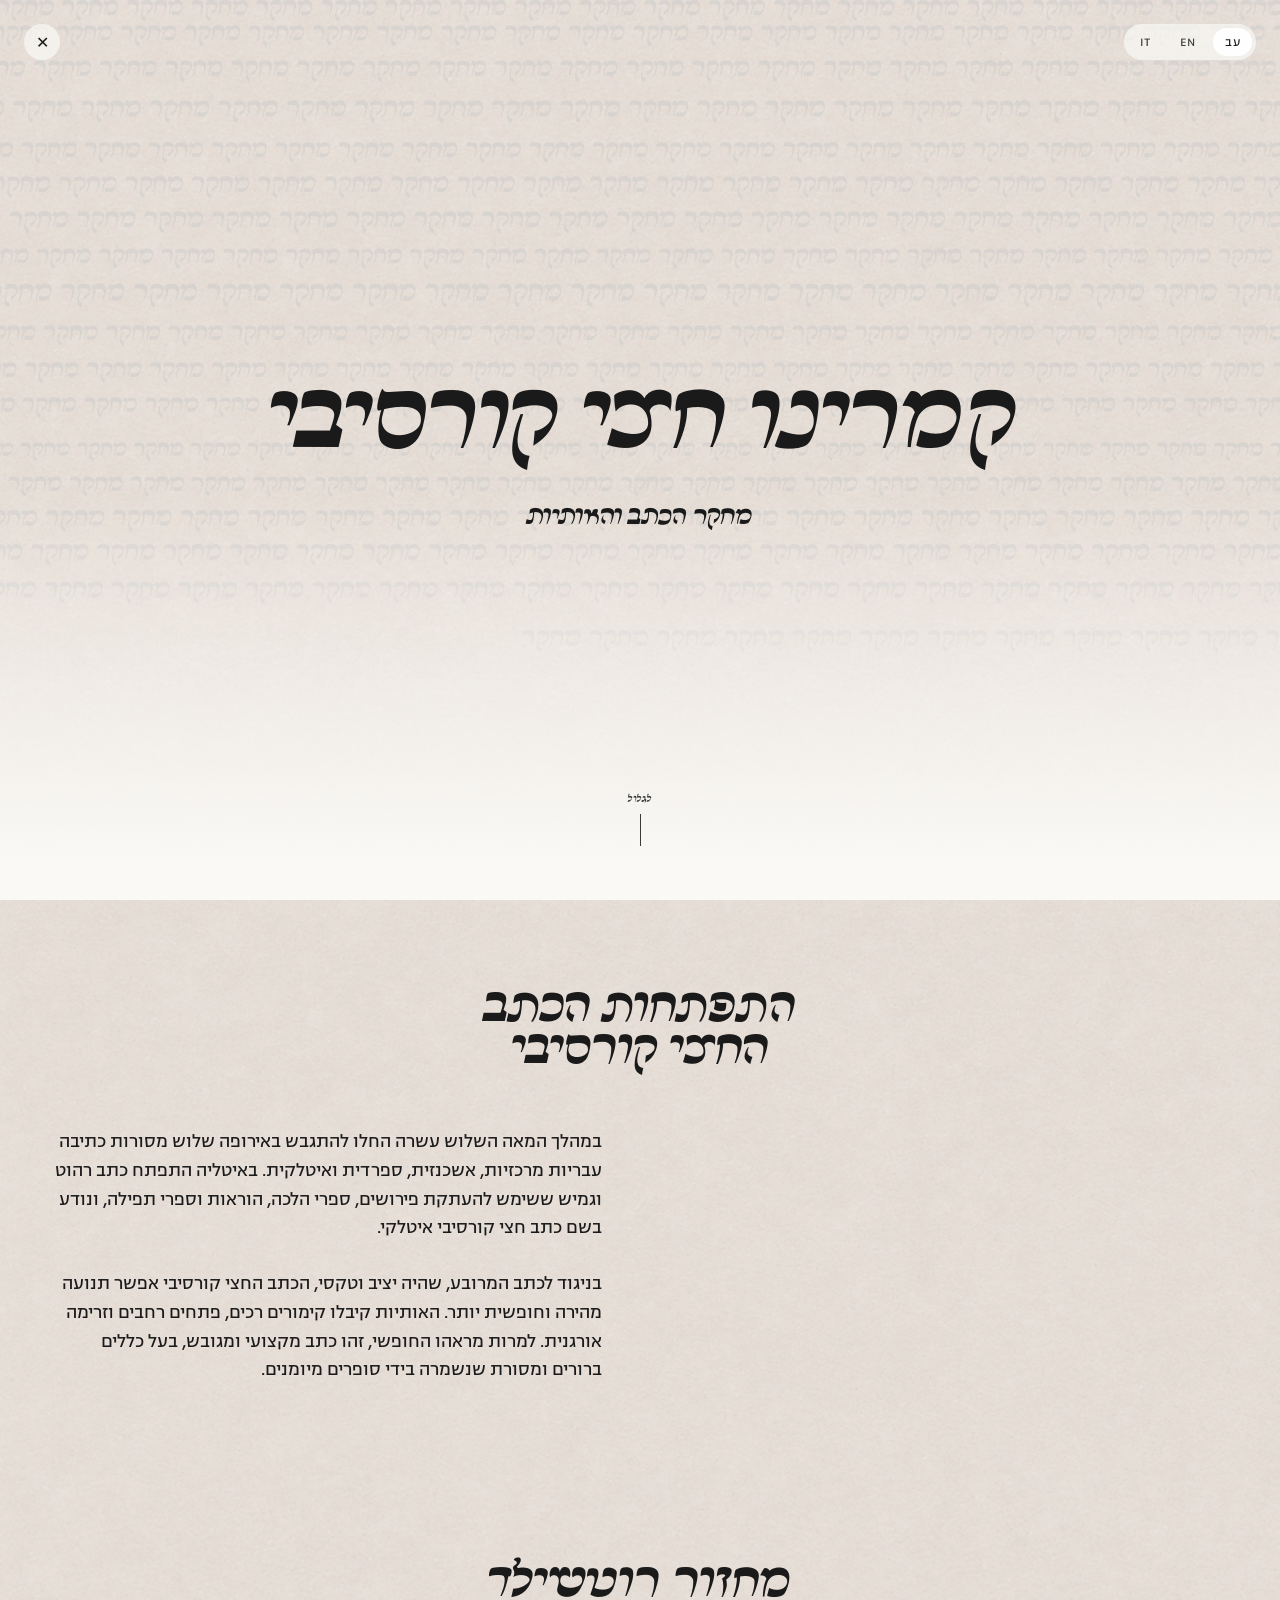
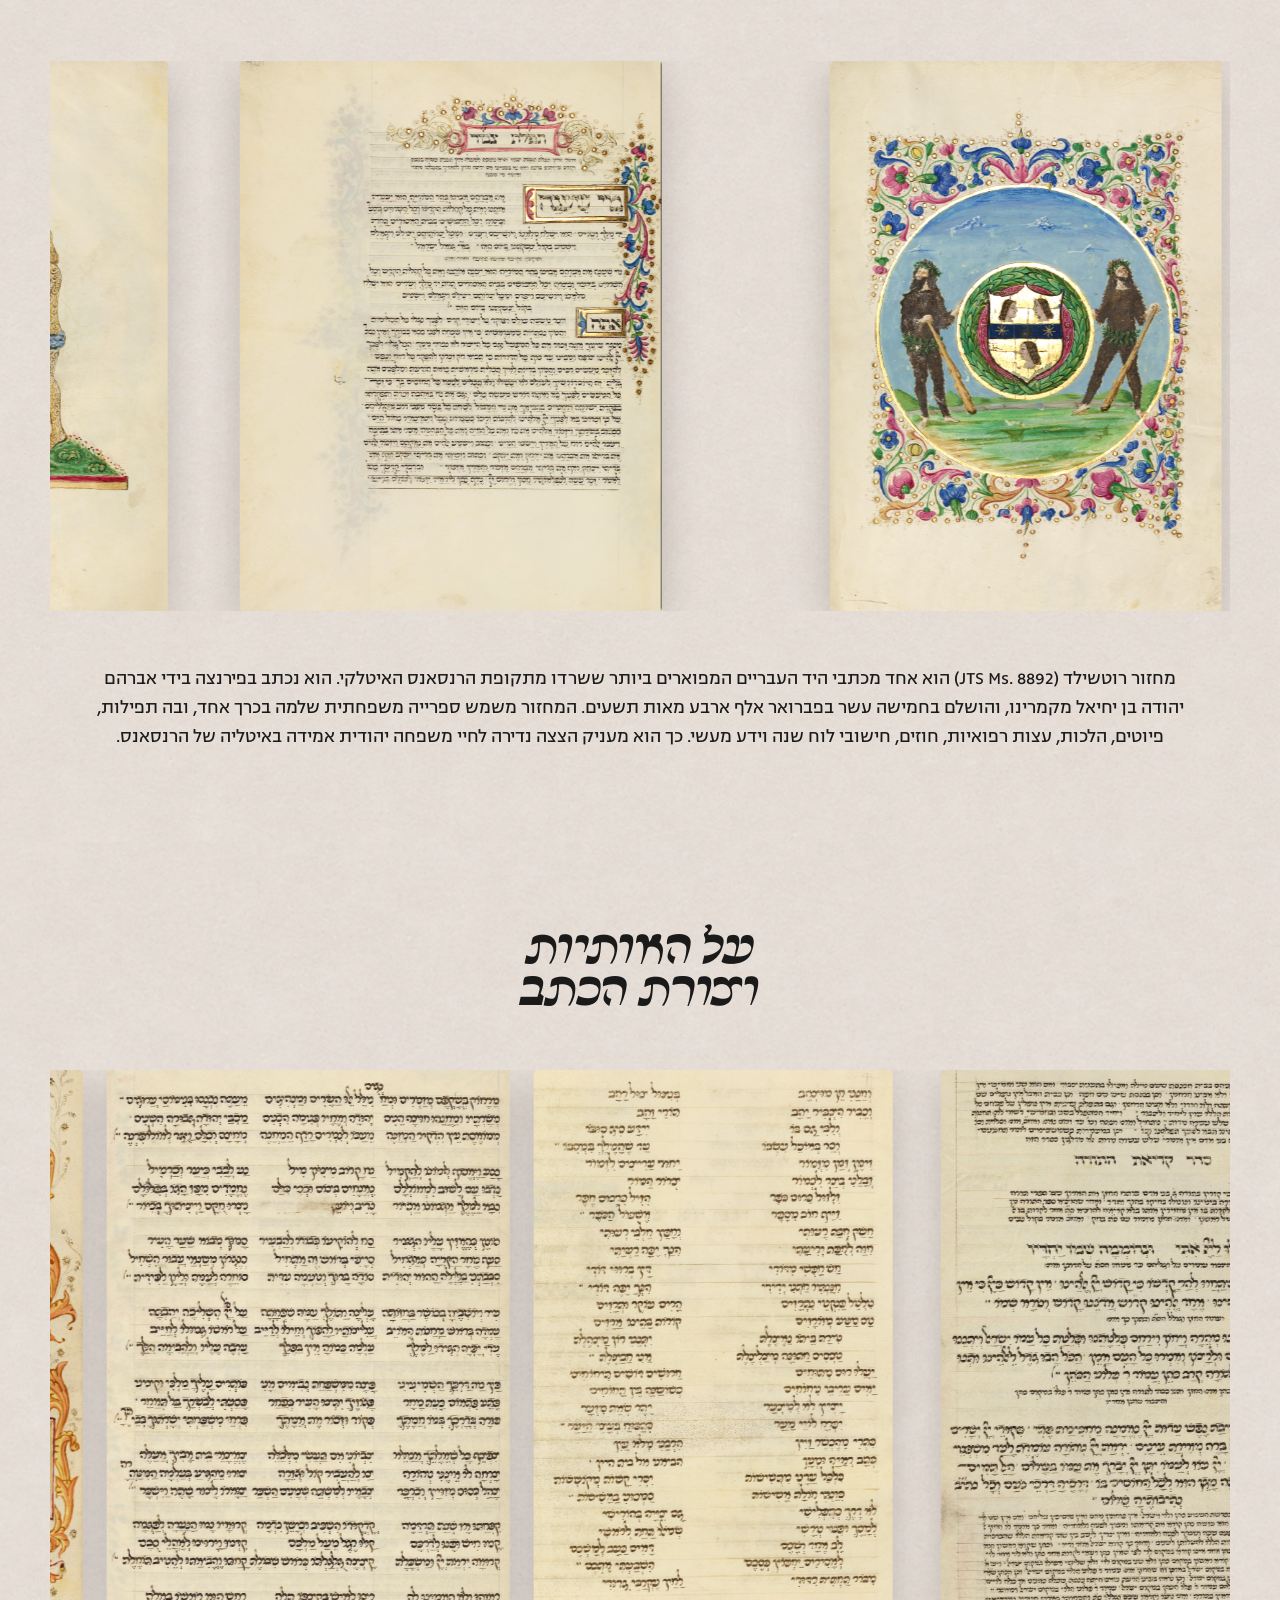
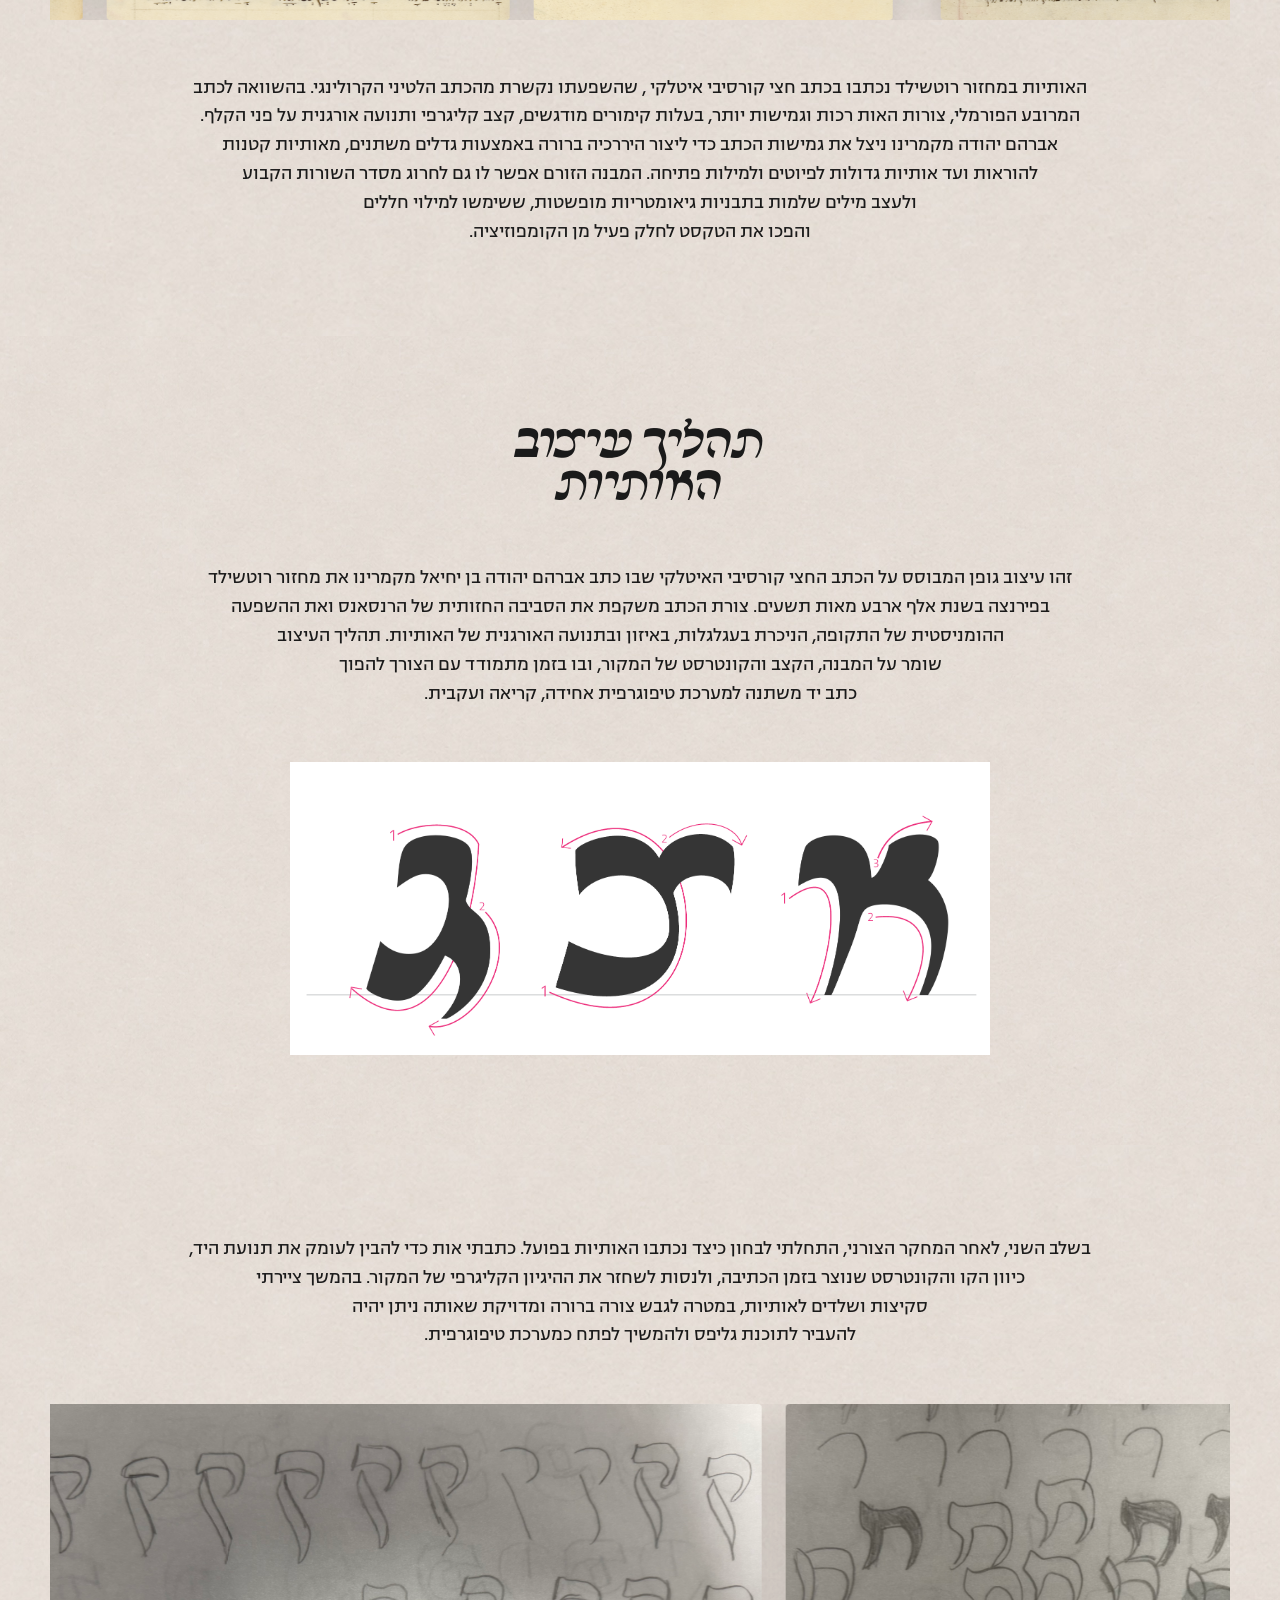
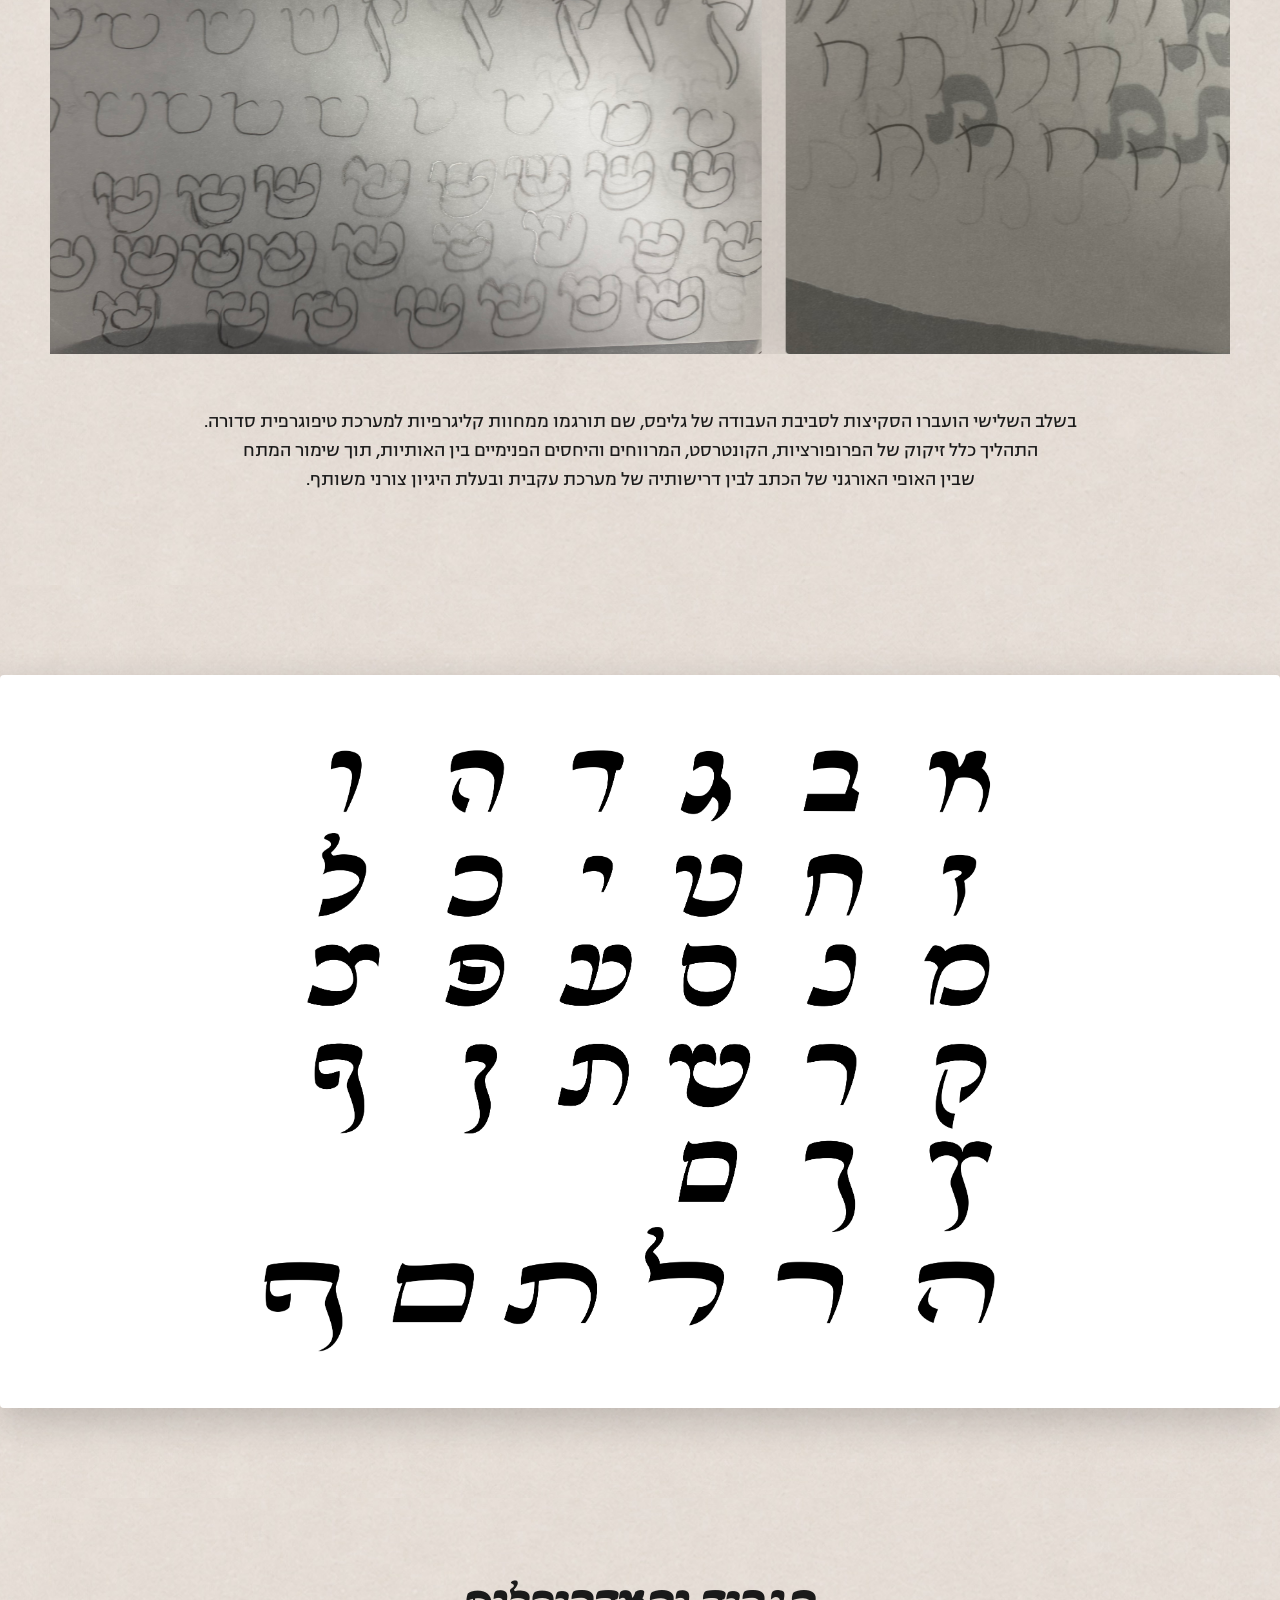
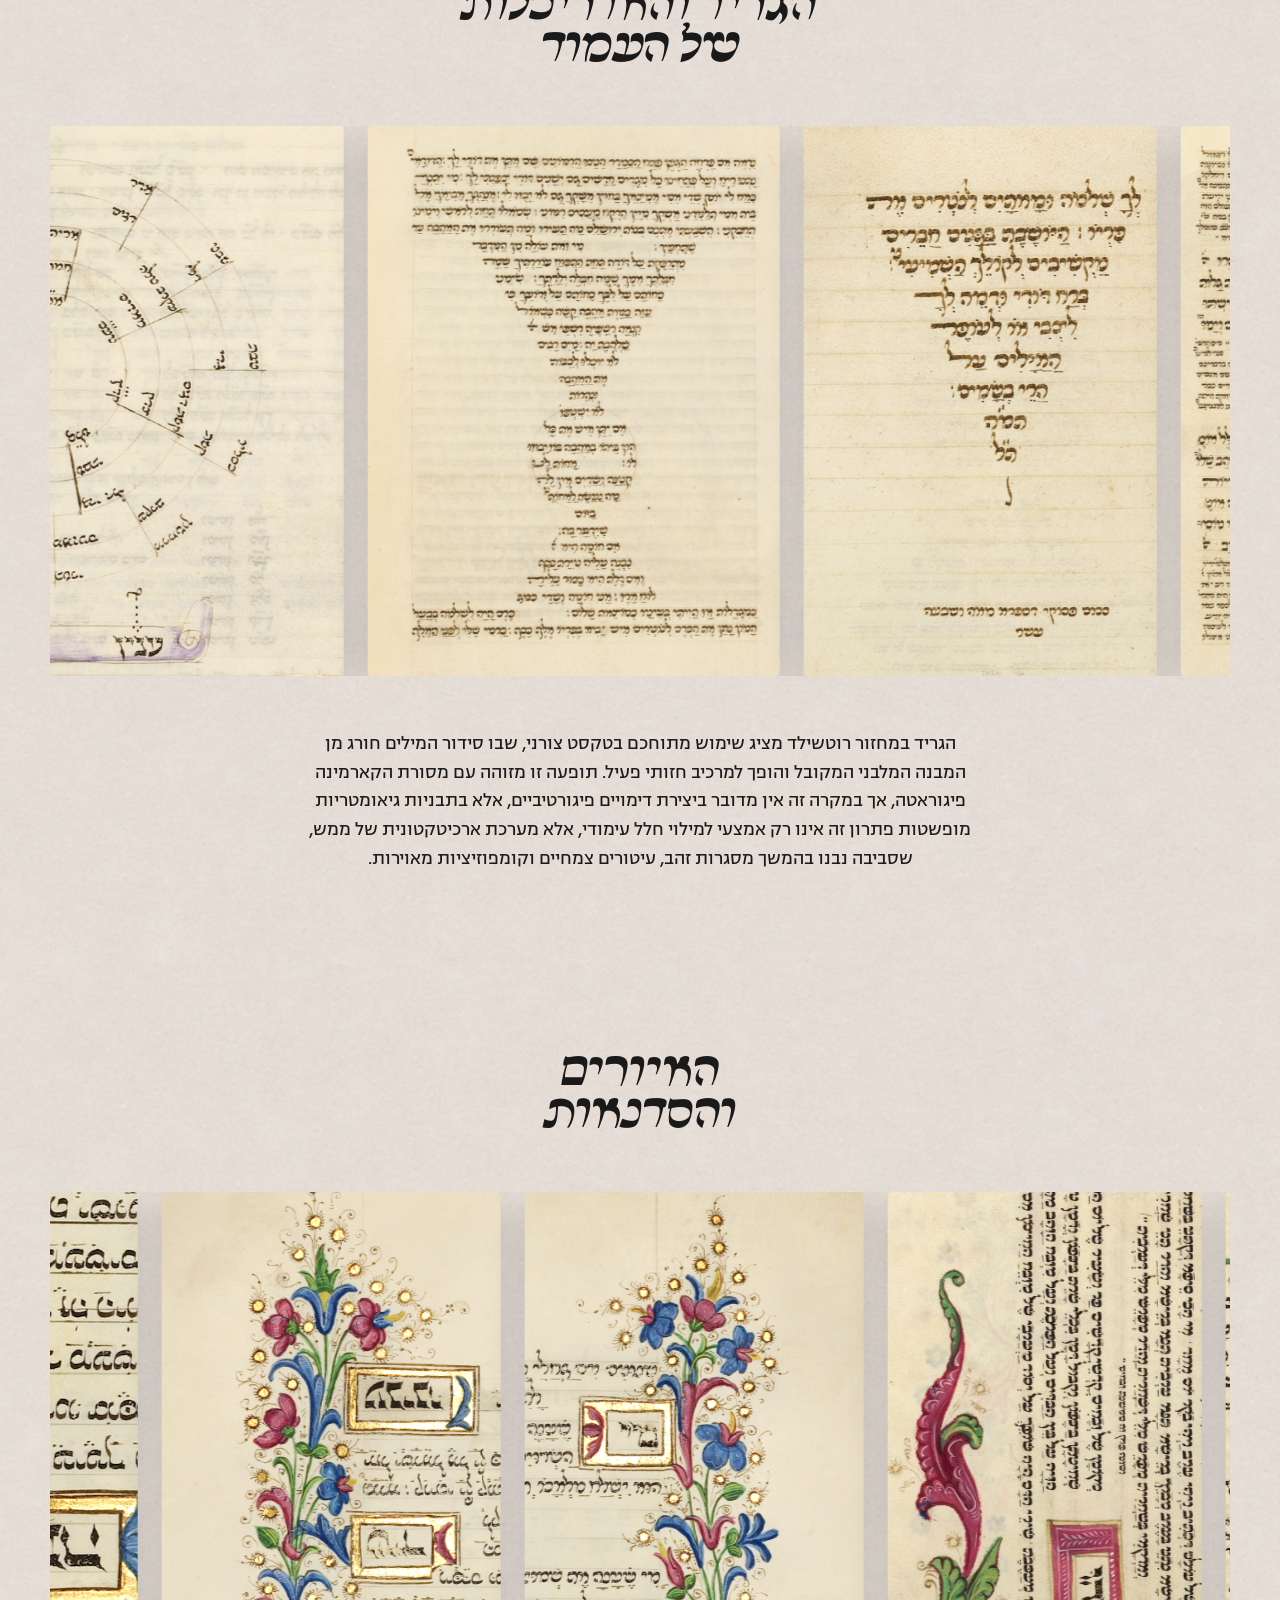
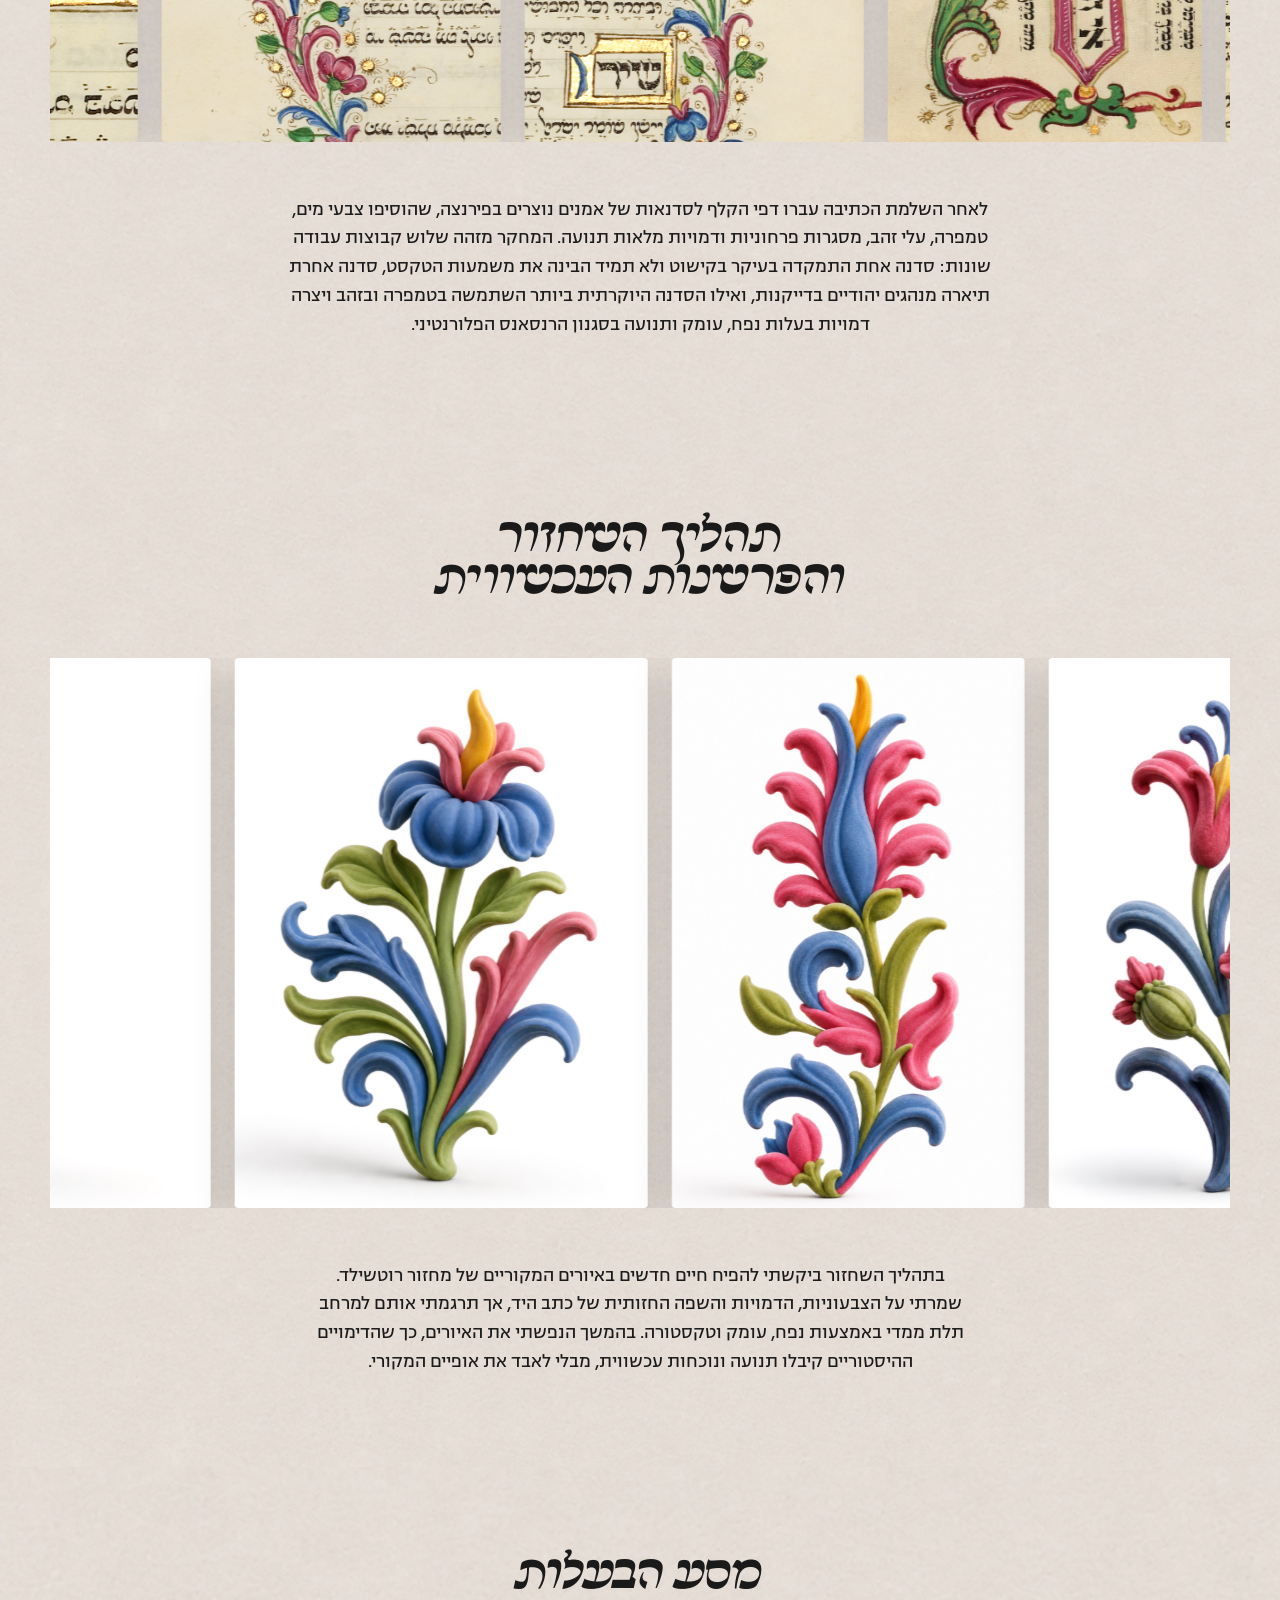
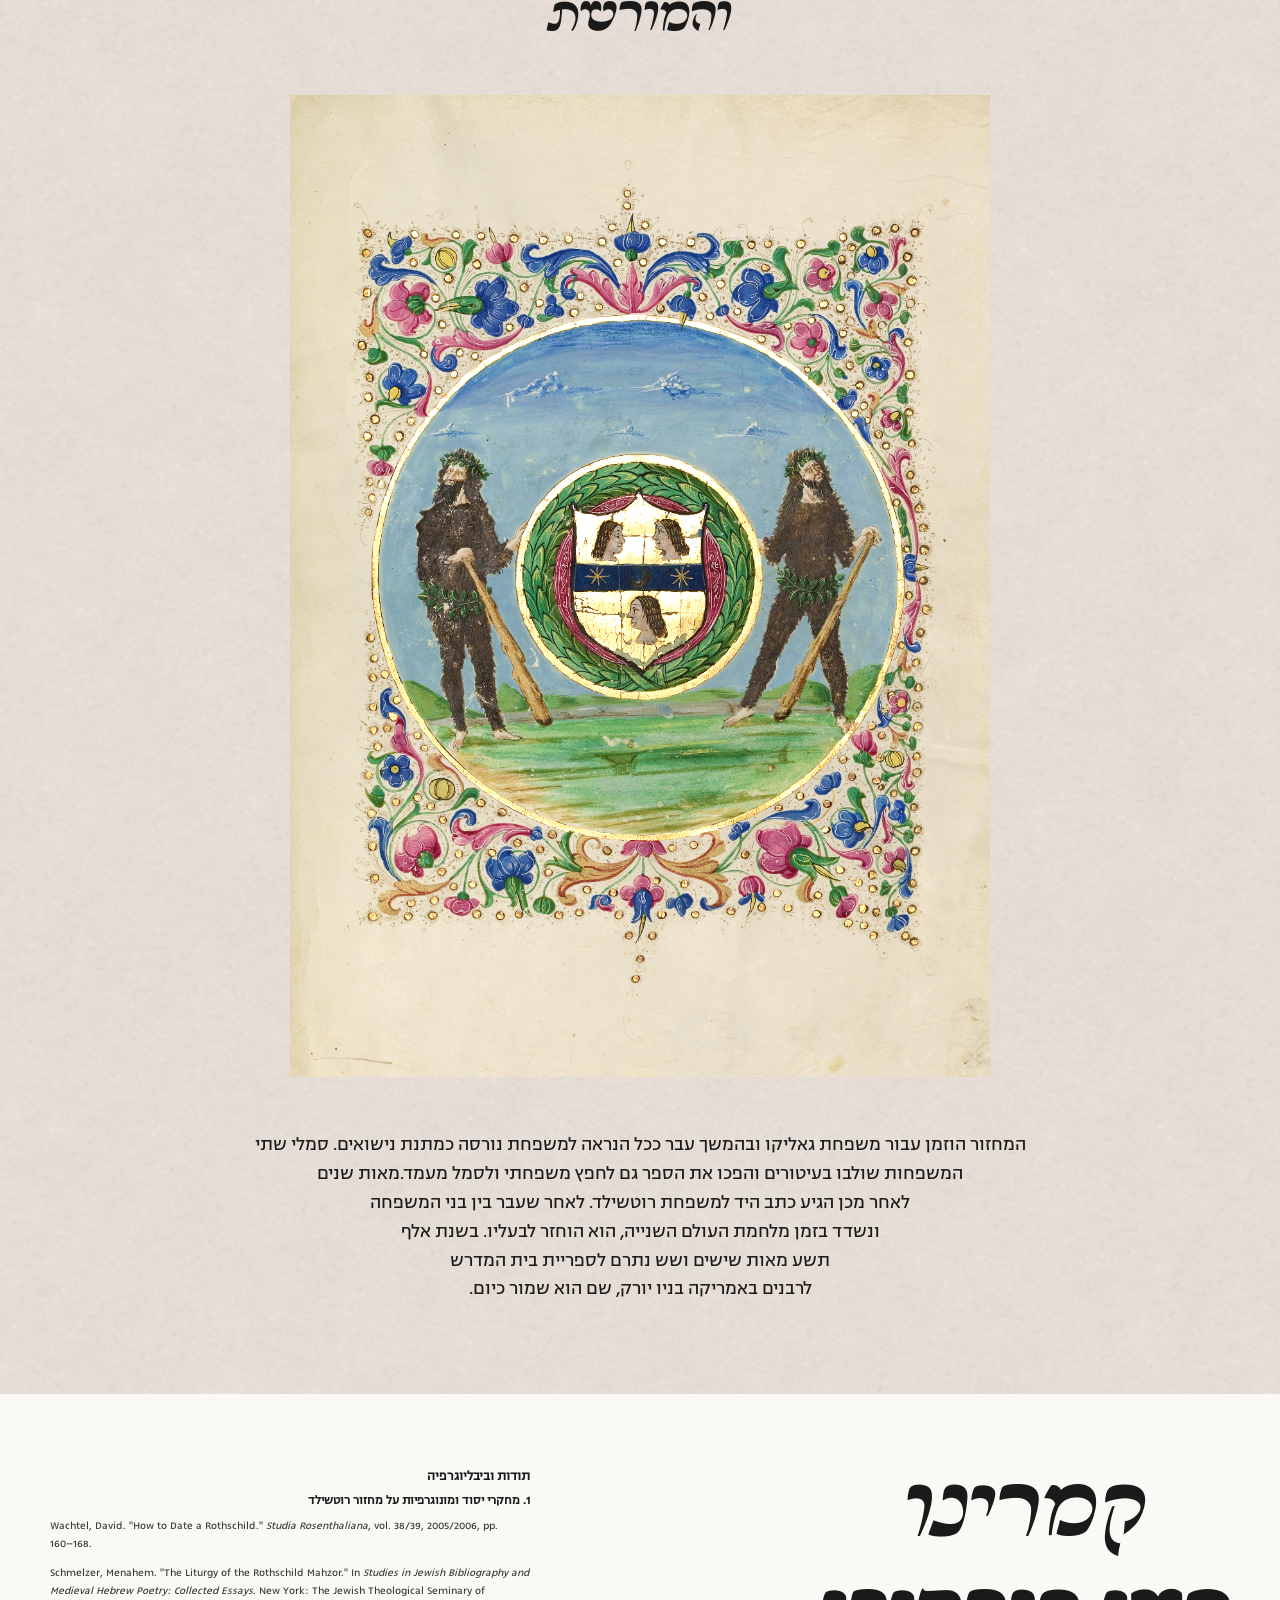
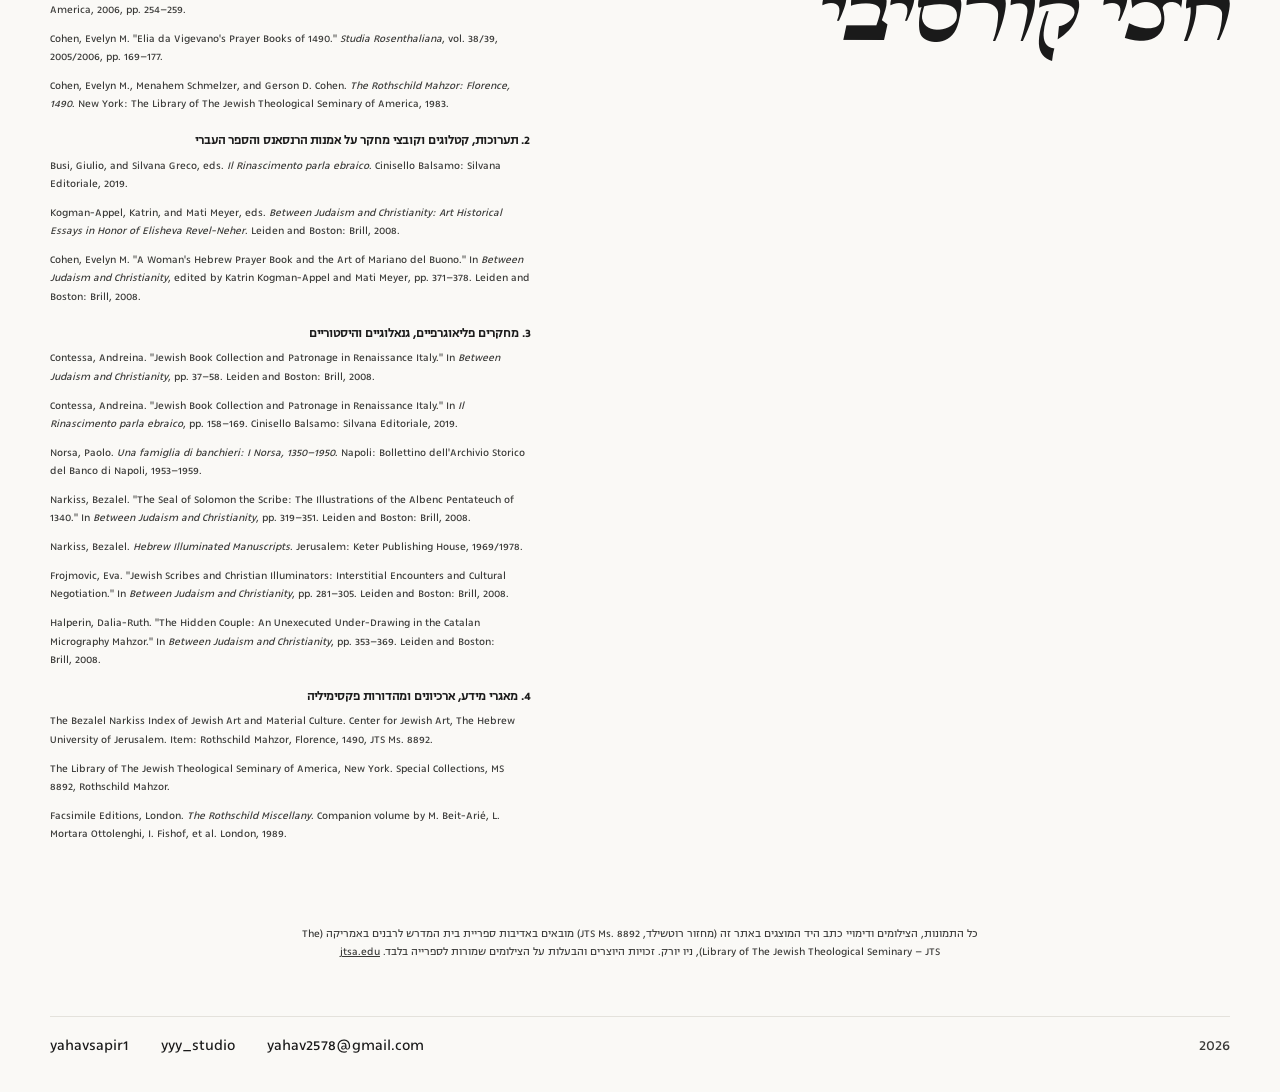
==== commit 60d5e4d8: "Remove overflow:hidden from the specimen crop — it was clipping in Safari too With relayout() alread" ====
--- a/research.html
+++ b/research.html
@@ -4,7 +4,7 @@
 <meta charset="UTF-8">
 <meta name="viewport" content="width=device-width, initial-scale=1.0">
 <title>מחקר הכתב והאותיות — קמרינו</title>
-<link rel="stylesheet" href="css/style.css?v=60">
+<link rel="stylesheet" href="css/style.css?v=61">
 <link rel="stylesheet" href="css/research.css?v=24">
 </head>
 <body class="research">
--- a/css/style.css
+++ b/css/style.css
@@ -379,14 +379,17 @@
 .specimen-row__crop {
   margin-top: 30px;
   text-align: var(--ta, right);
-  /* Establishes a new block formatting context: negative margins on the
-     text's own ::before spacer (see relayout() in main.js) can no longer
-     collapse through and shift *this* element, and any ink that gets
-     pulled far enough up to spill past the crop's own top edge is clipped
-     right here instead of visually bleeding into the adjuster row above —
-     the safety net that lets the trim correction stay tight without risking
-     the cross-browser overlap it caused before. */
-  overflow: hidden;
+  /* Deliberately no overflow:hidden. It was added briefly as a safety net
+     to contain the trim-top negative margin, but relayout() (main.js) now
+     skips that calculation in Safari entirely (see IS_SAFARI) — there's no
+     negative margin left there to contain. With overflow:hidden still on,
+     Safari's own box-sizing for this font (whose metrics are known broken)
+     turned out to clip the *top* of the glyphs at large sizes independent
+     of trim-top's value — confirmed directly, with trim-top already at 0.
+     Removing it restores the original behavior this row type always had:
+     no clipping is possible, ever, in any browser, at the cost of letting
+     a wrong measurement under/over-space a row instead of hard-cropping it
+     — the same tradeoff the rest of this technique already makes. */
 }
 
 /* The "leading trim" technique (the same one AllCaps' own tester uses via
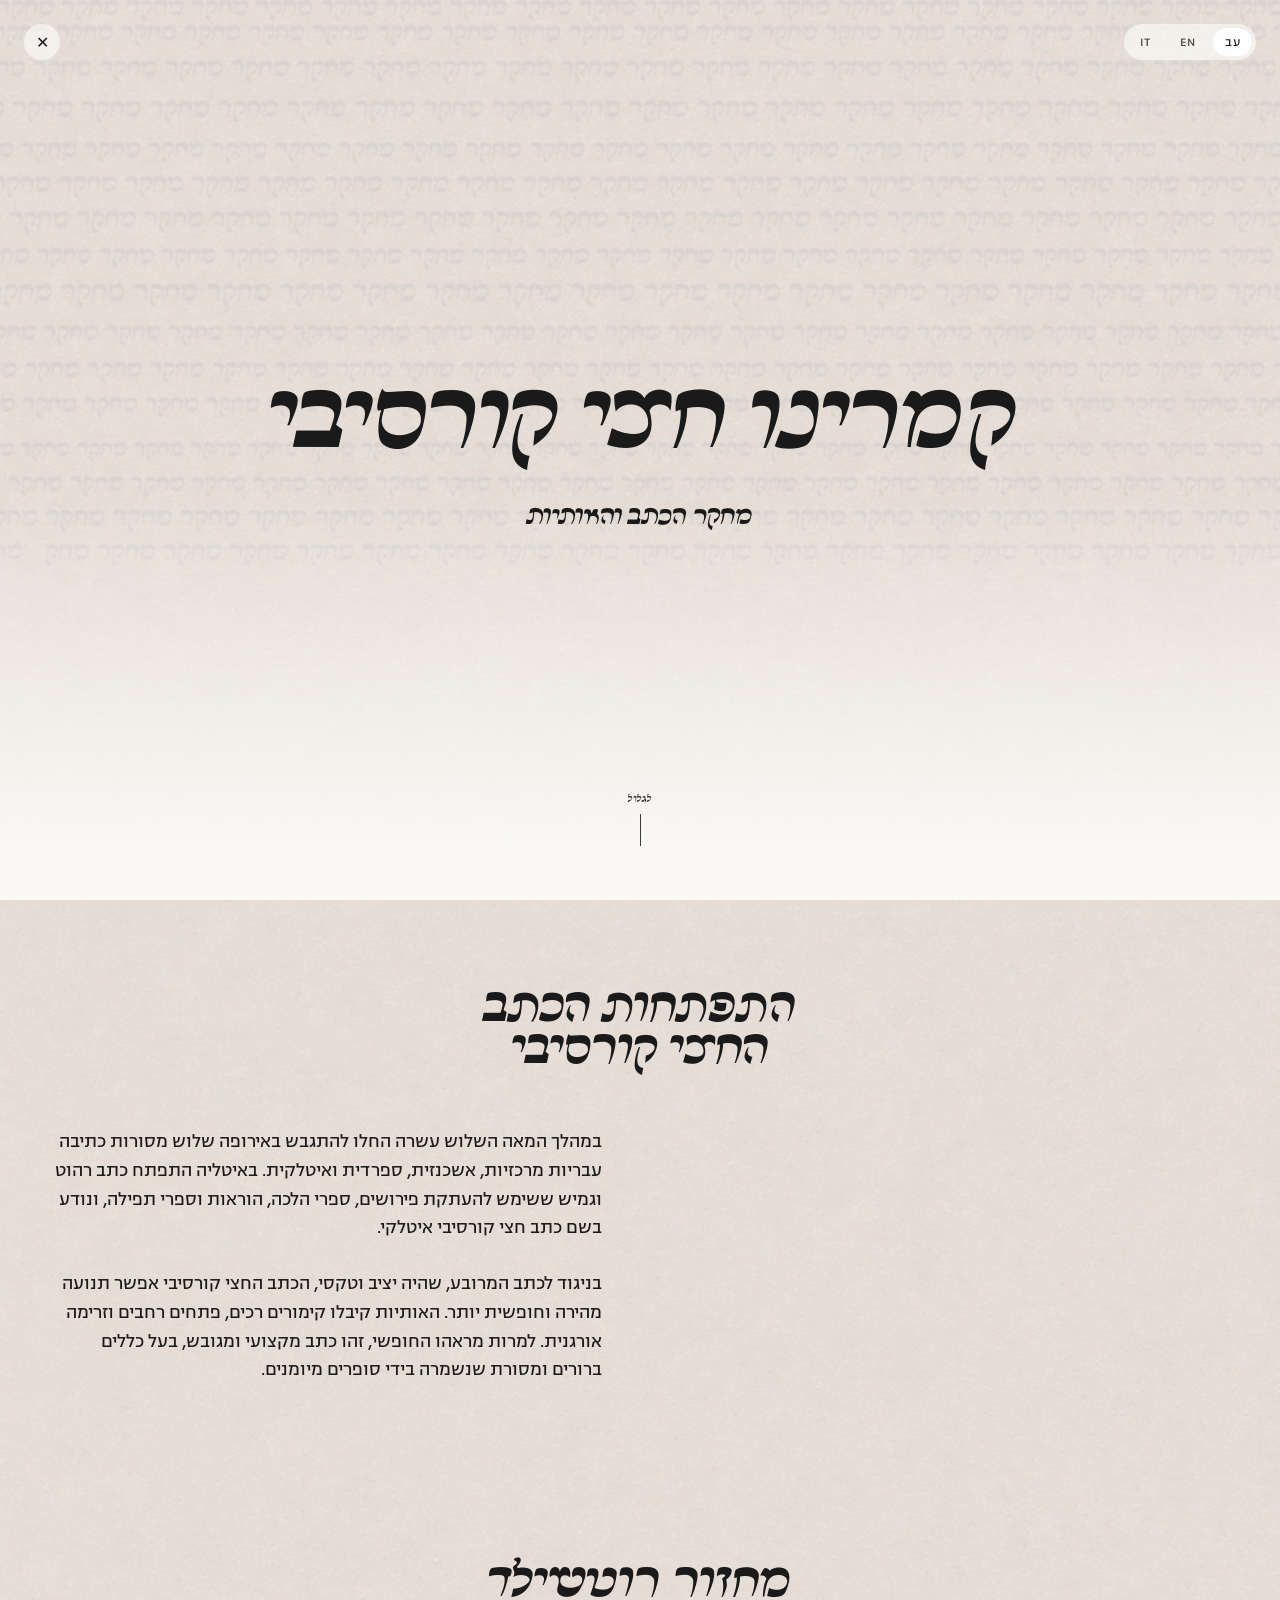
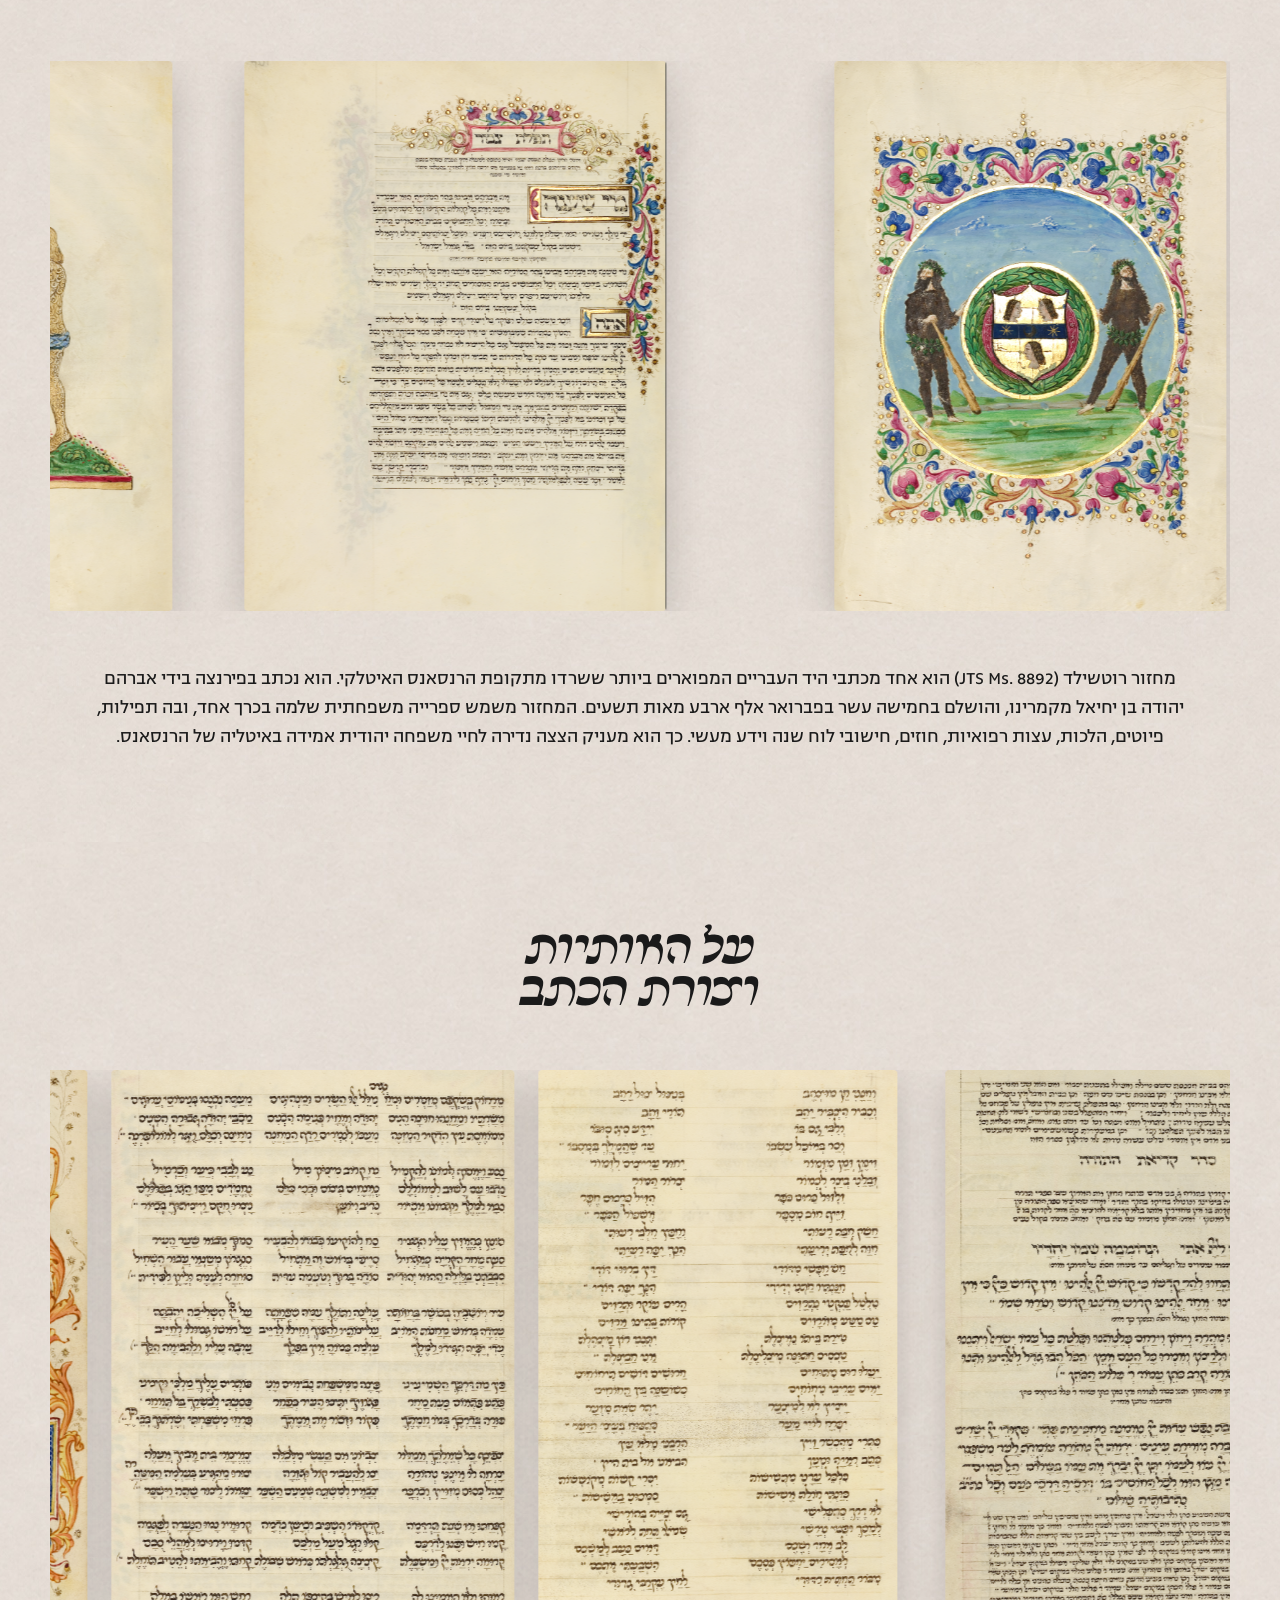
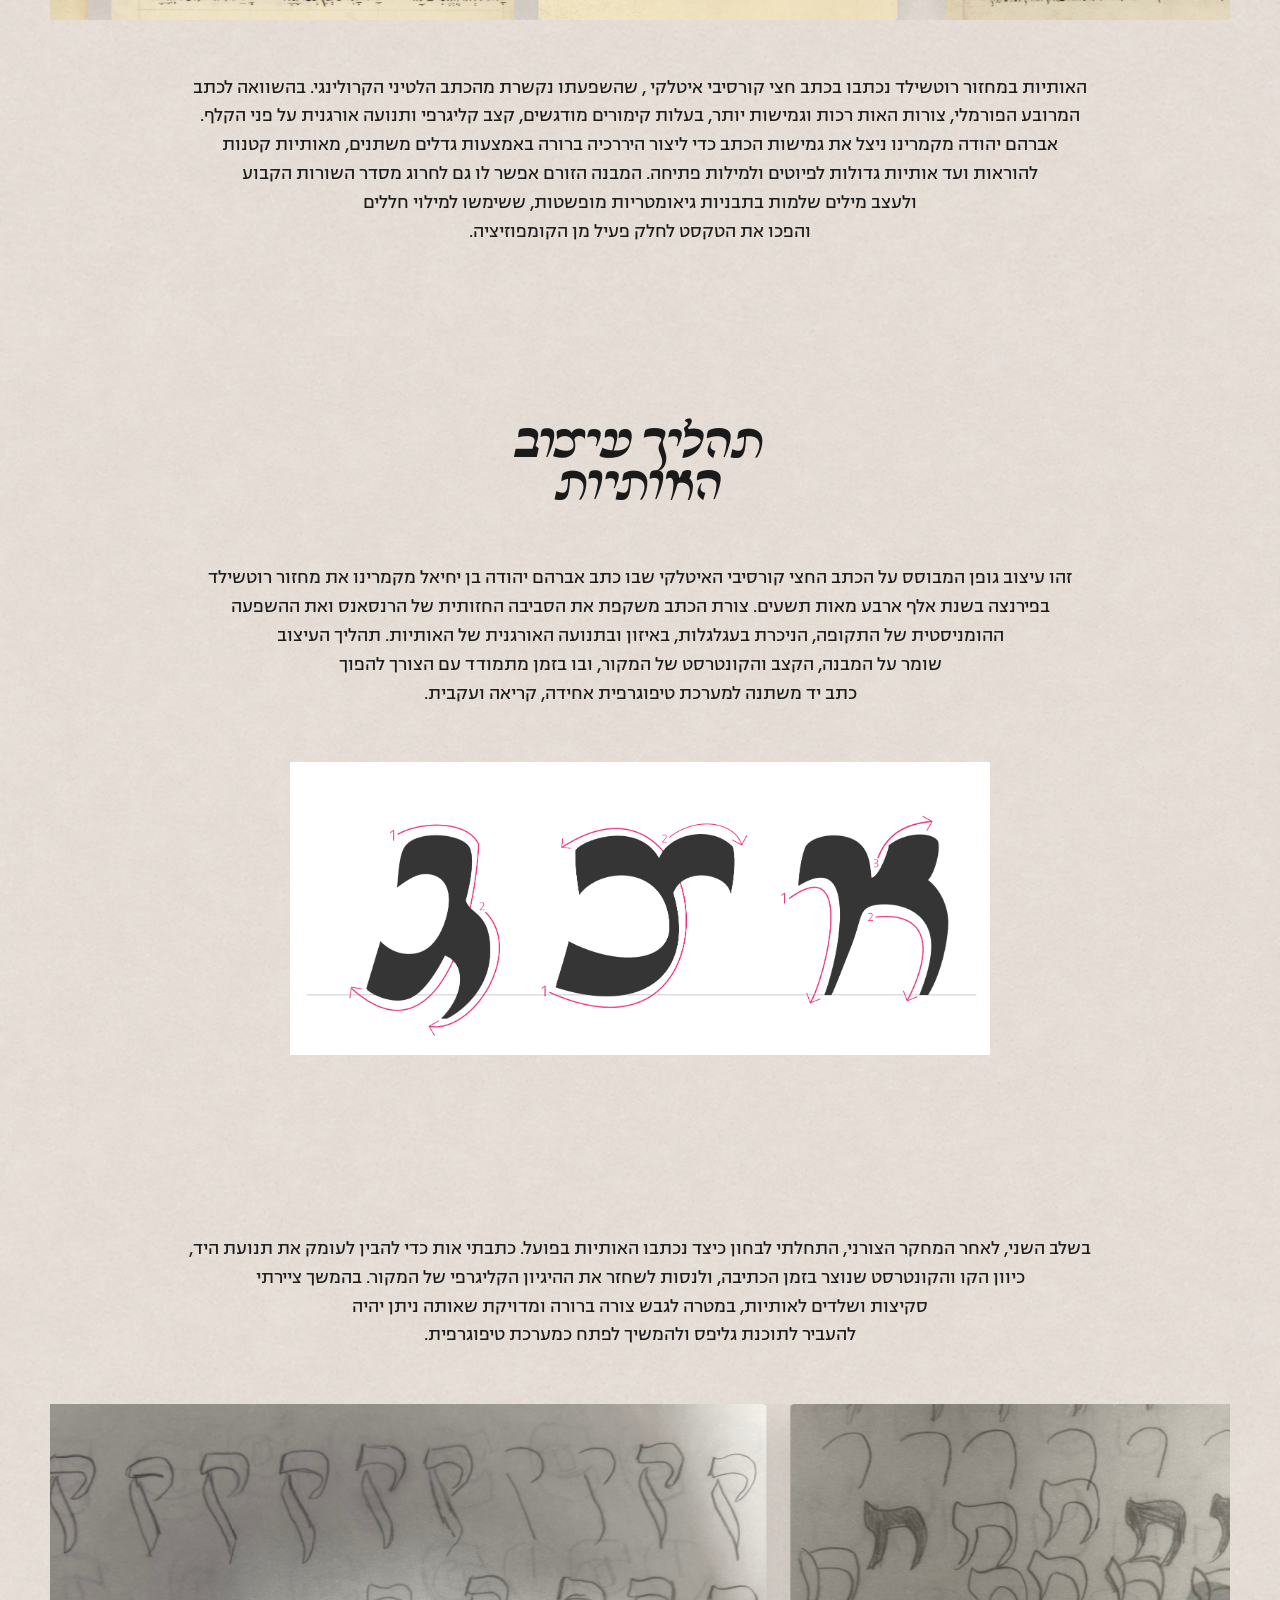
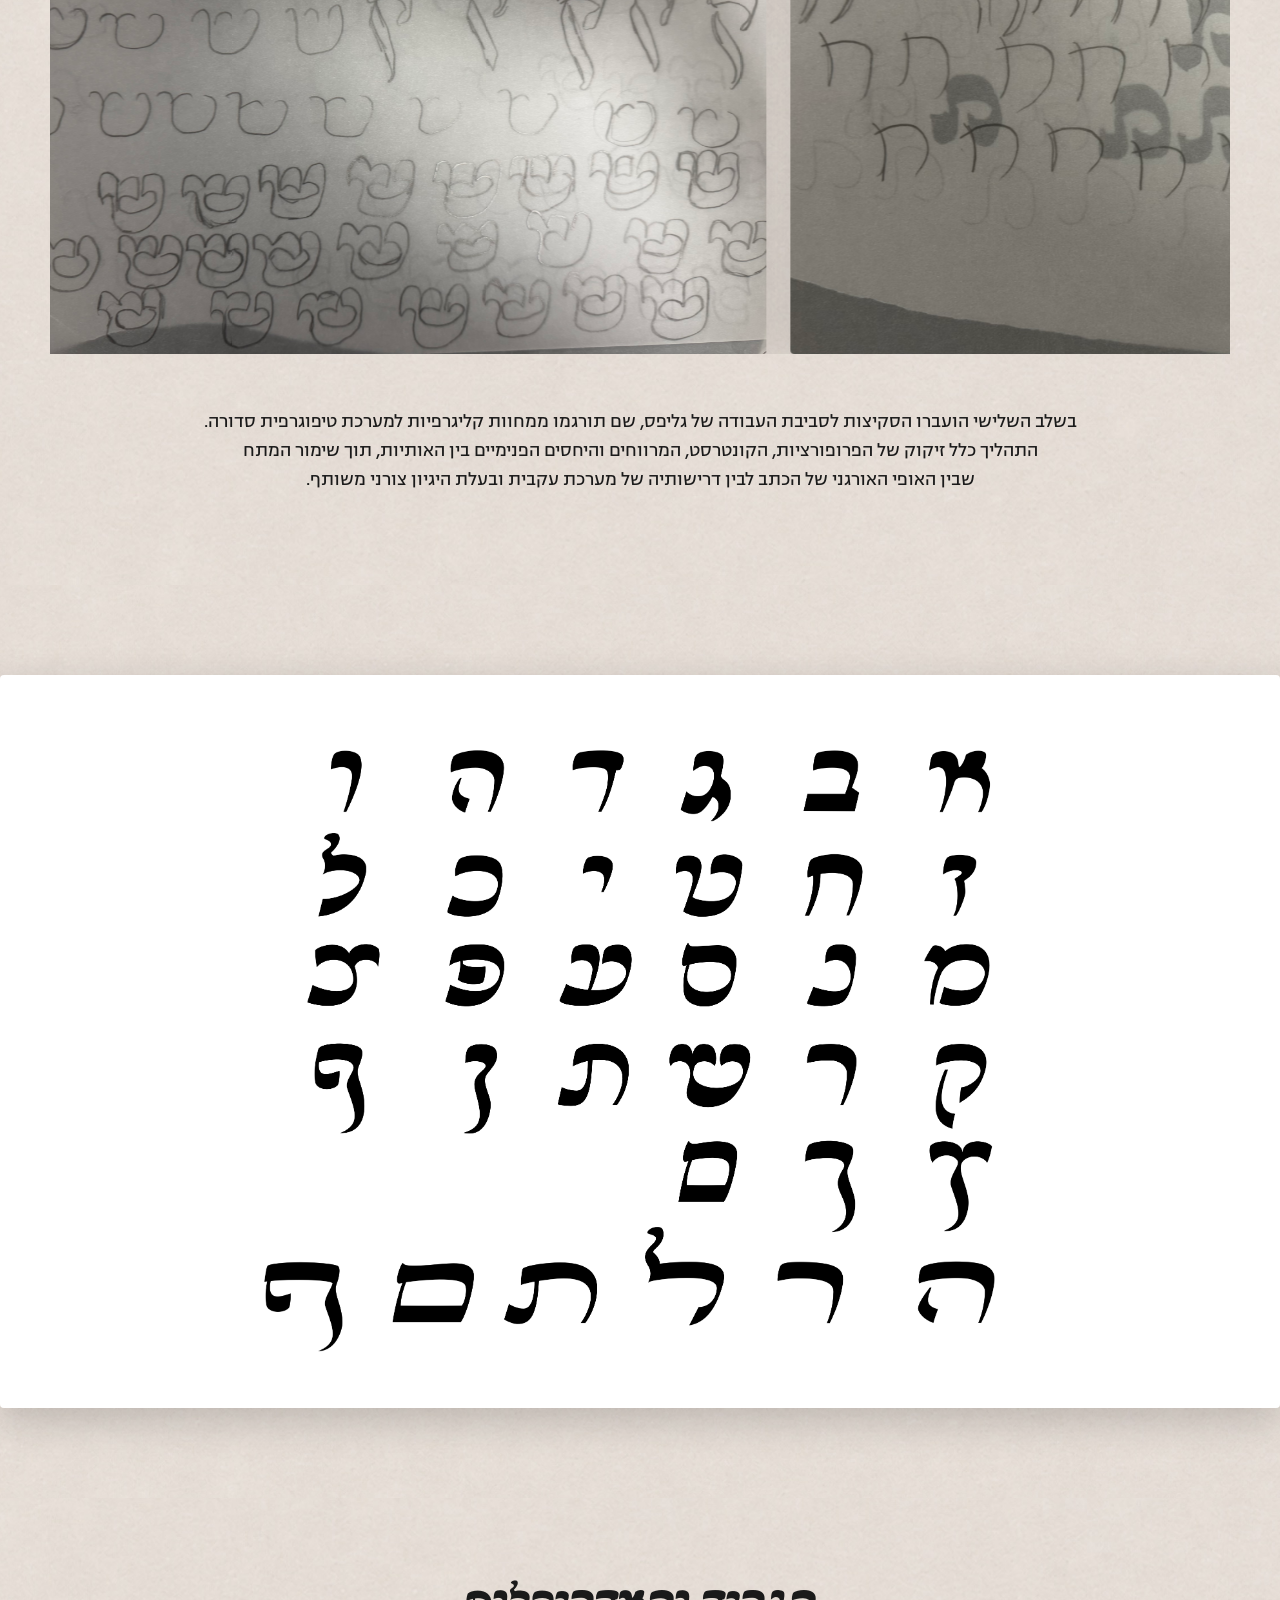
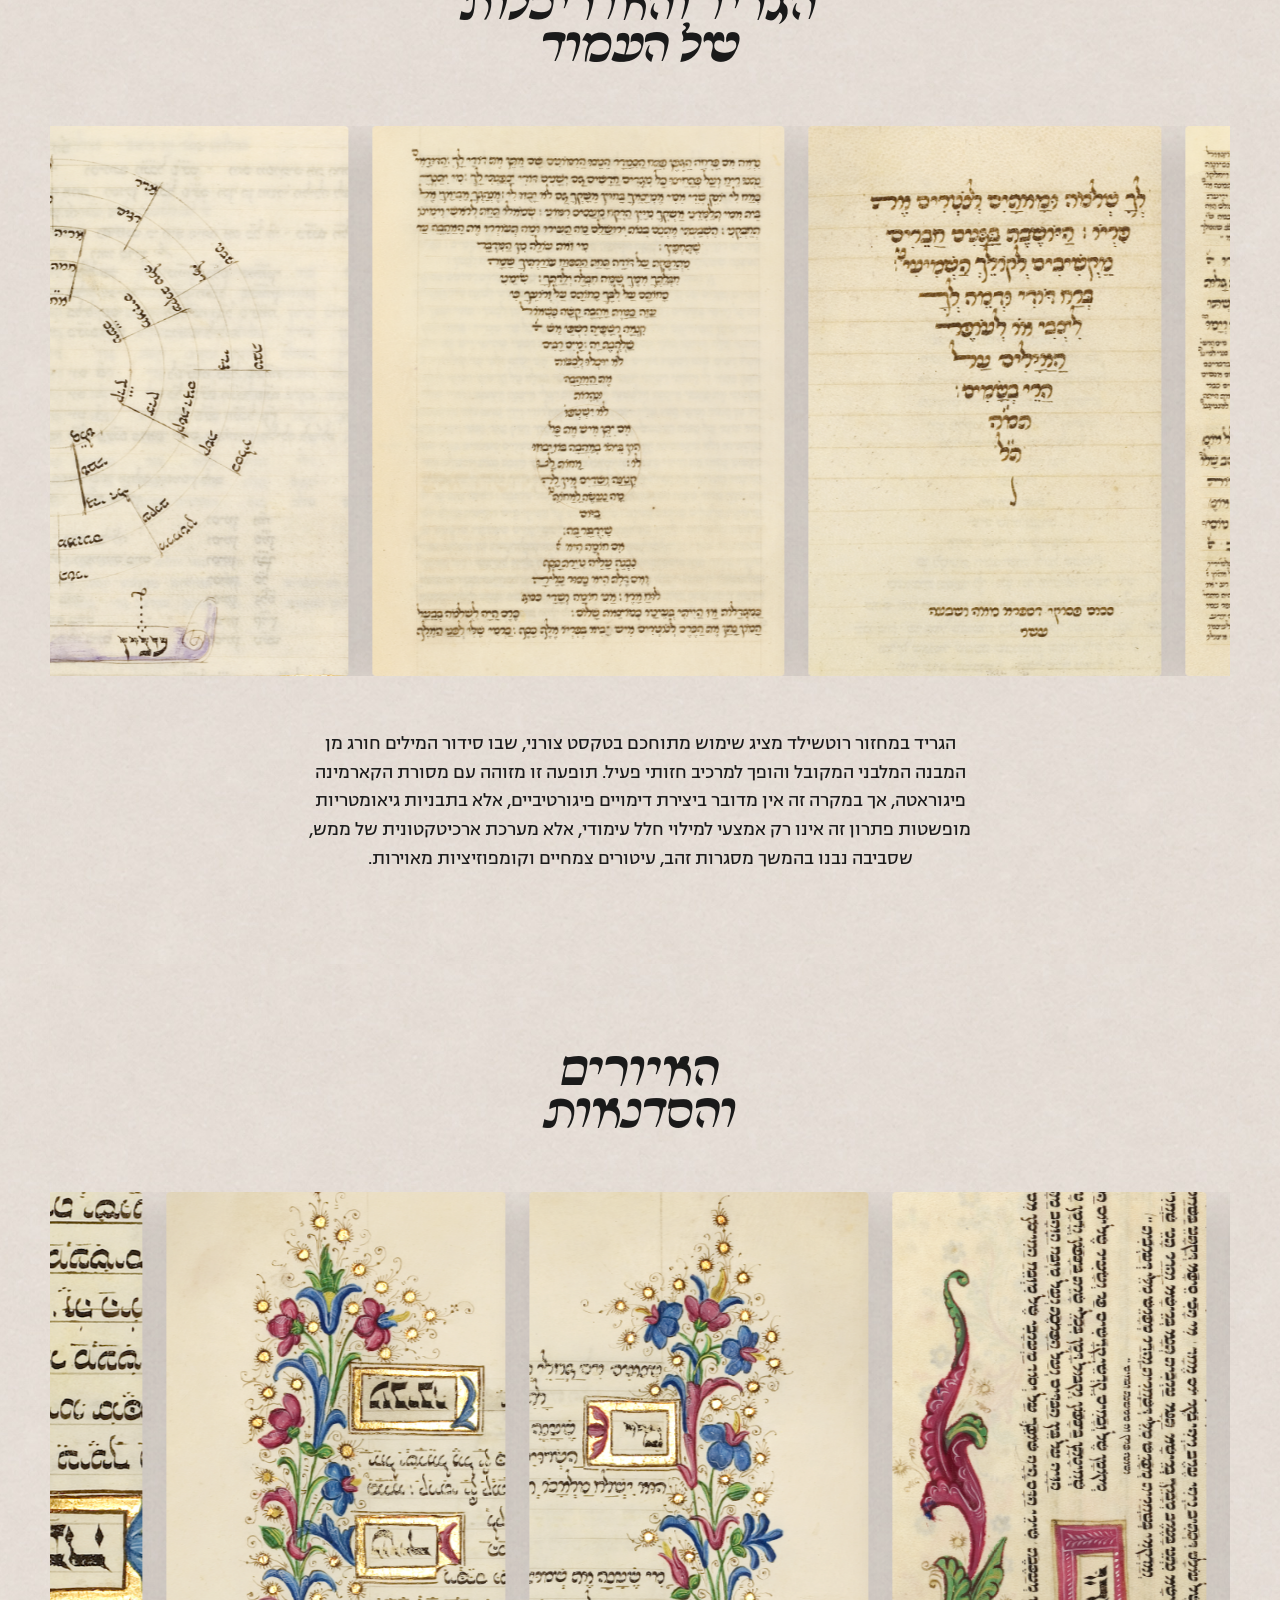
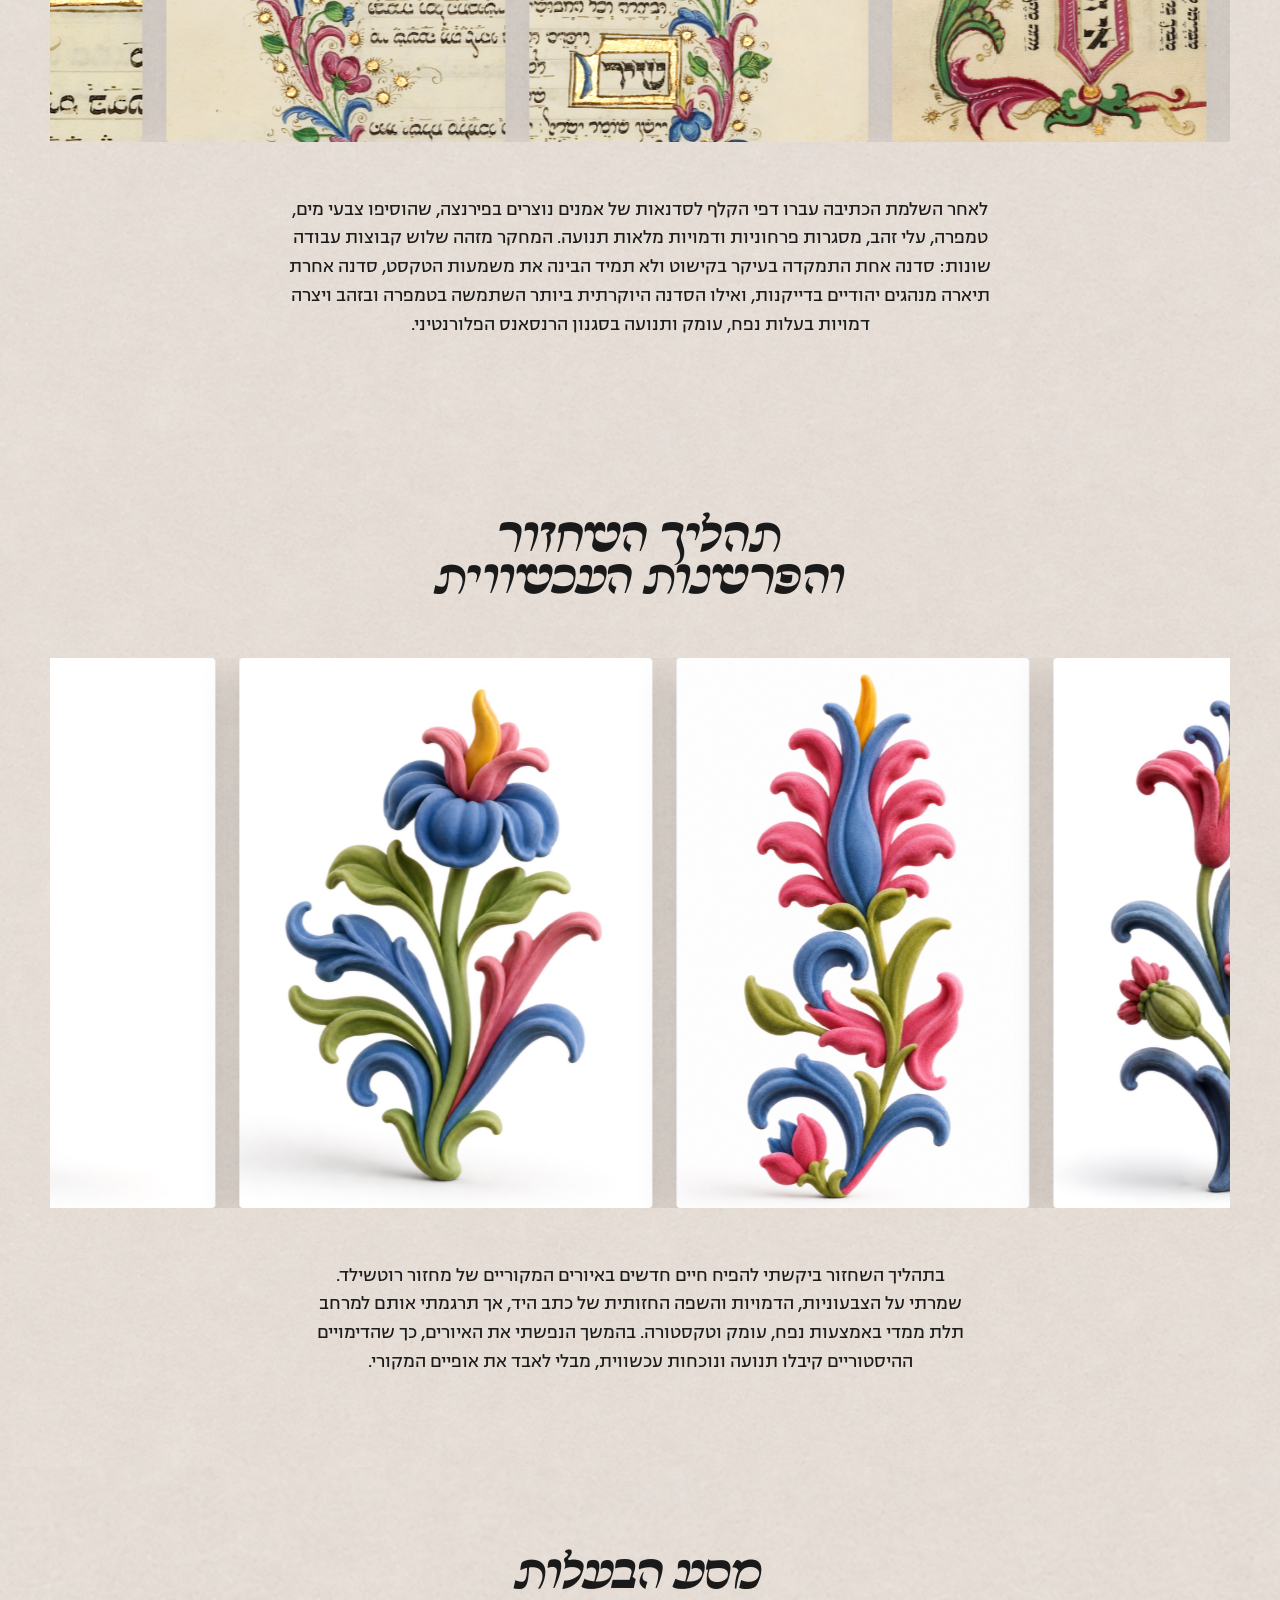
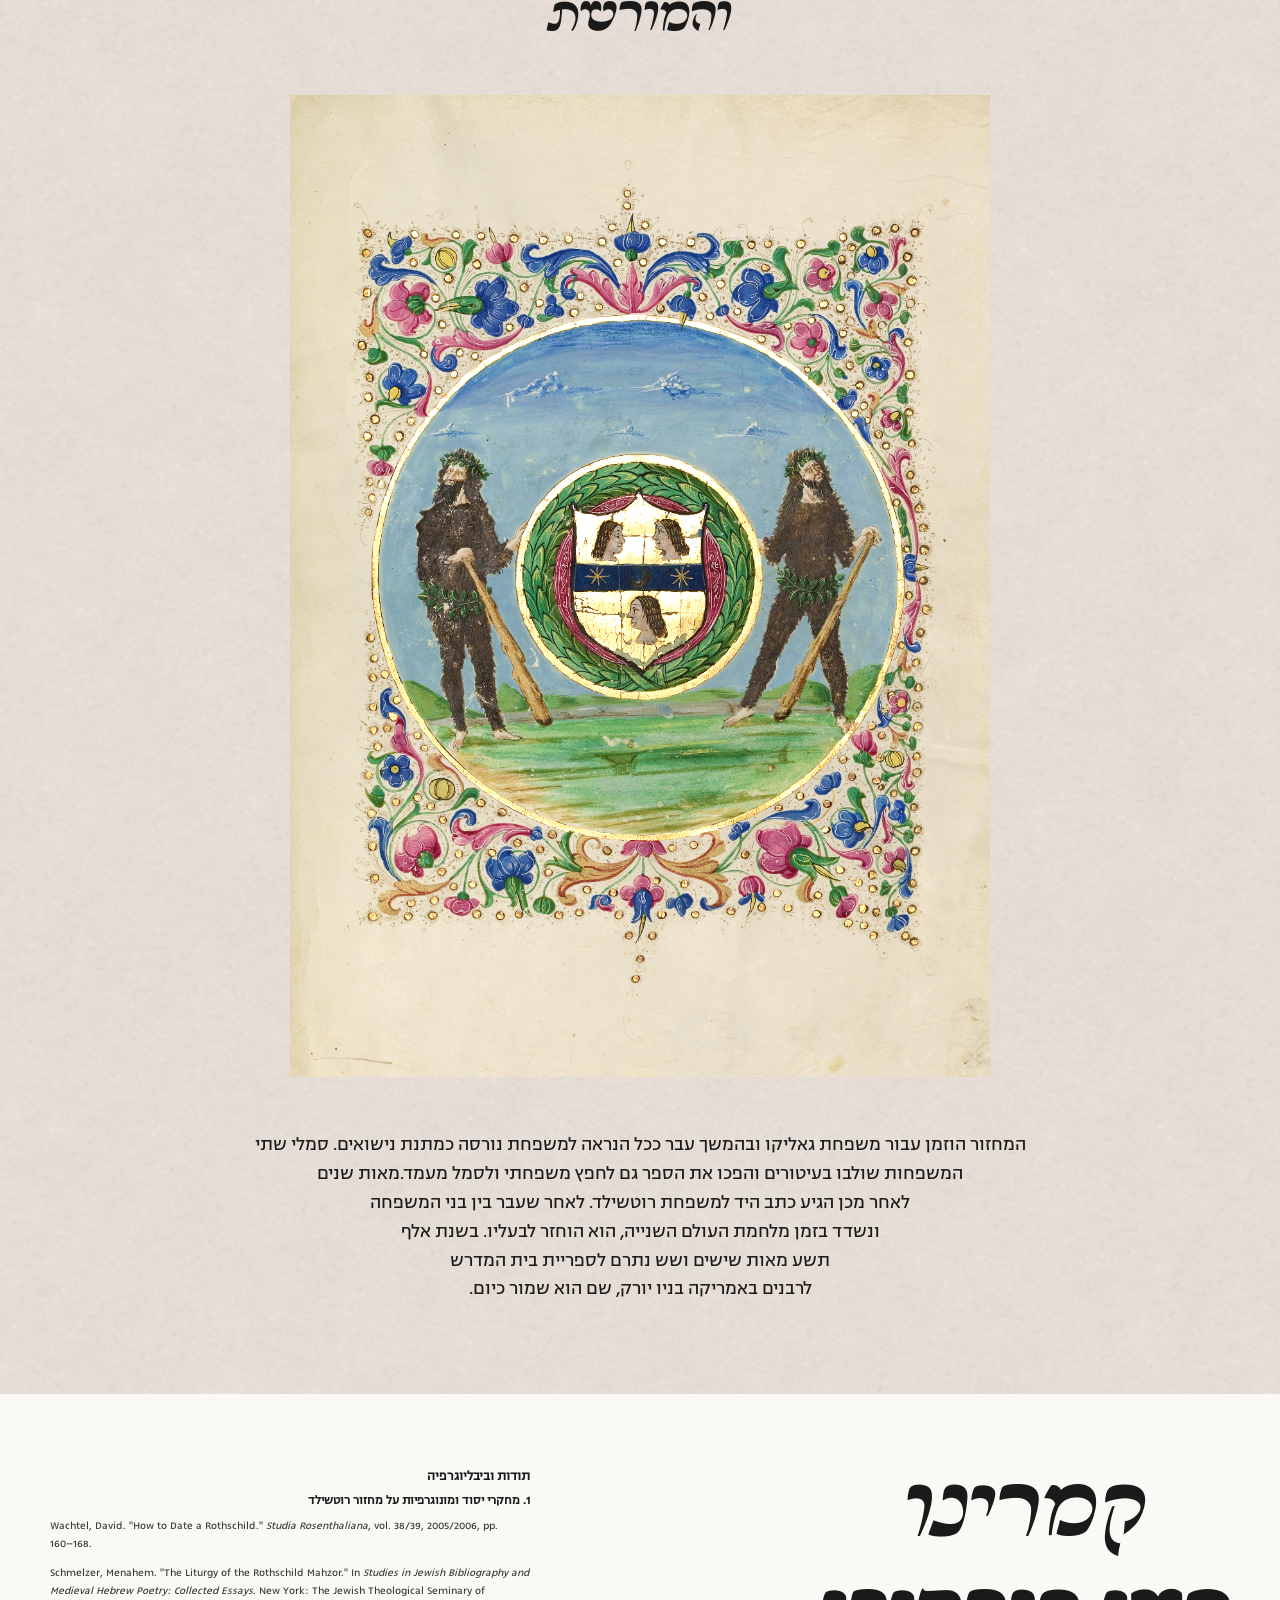
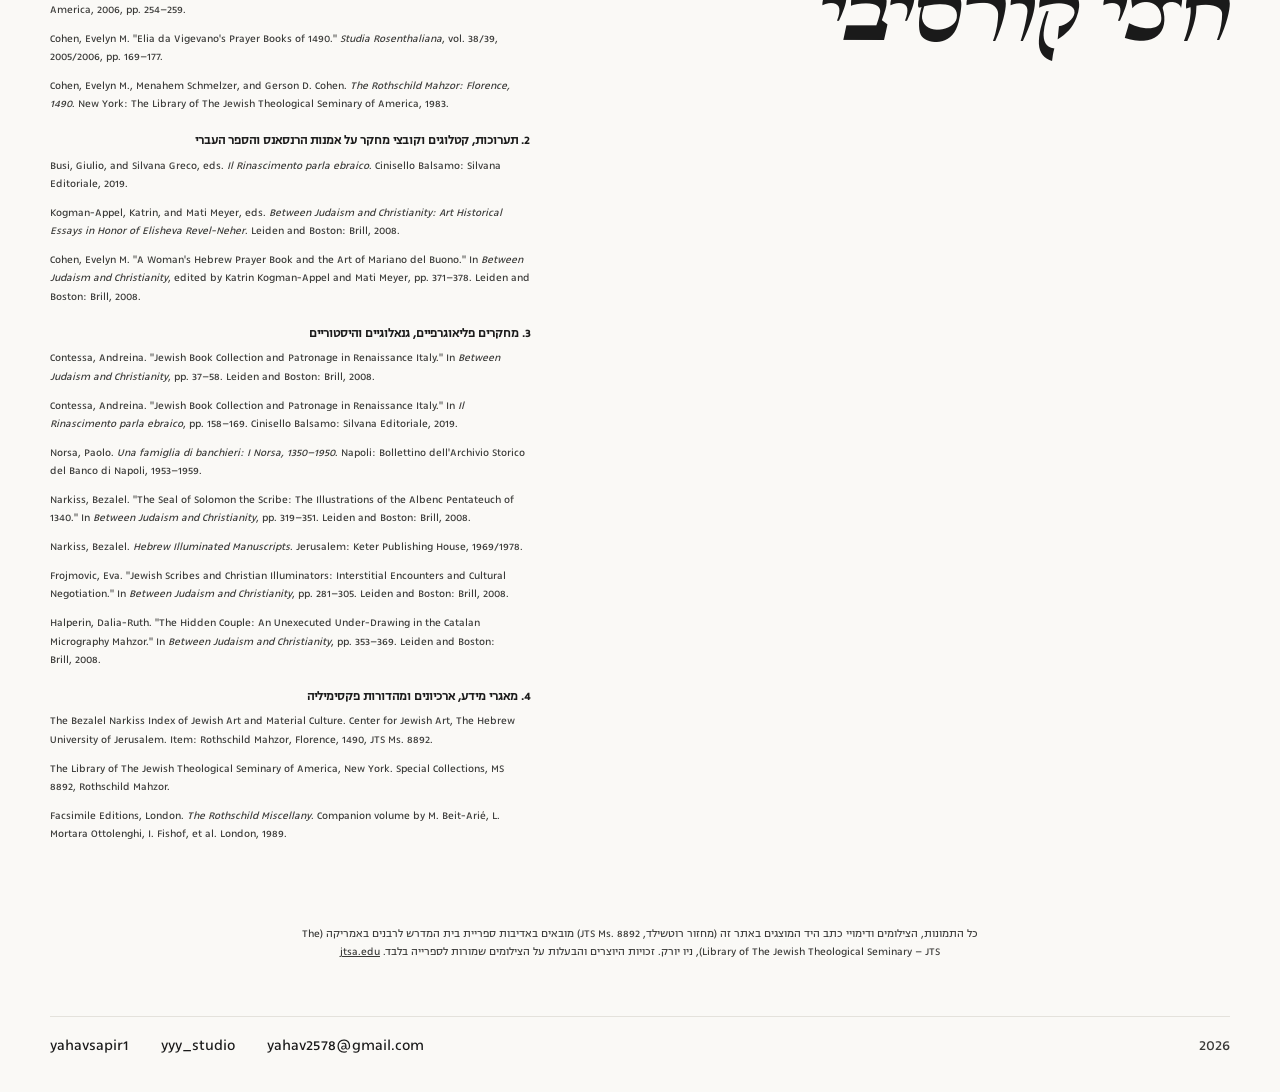
==== commit 72b9aeb1: "Update stale comment referencing removed IS_SAFARI branch Co-Authored-By: Claude Sonnet 5 <noreply@a" ====
--- a/research.html
+++ b/research.html
@@ -4,7 +4,7 @@
 <meta charset="UTF-8">
 <meta name="viewport" content="width=device-width, initial-scale=1.0">
 <title>מחקר הכתב והאותיות — קמרינו</title>
-<link rel="stylesheet" href="css/style.css?v=61">
+<link rel="stylesheet" href="css/style.css?v=62">
 <link rel="stylesheet" href="css/research.css?v=24">
 </head>
 <body class="research">
--- a/css/style.css
+++ b/css/style.css
@@ -380,14 +380,11 @@
   margin-top: 30px;
   text-align: var(--ta, right);
   /* Deliberately no overflow:hidden. It was added briefly as a safety net
-     to contain the trim-top negative margin, but relayout() (main.js) now
-     skips that calculation in Safari entirely (see IS_SAFARI) — there's no
-     negative margin left there to contain. With overflow:hidden still on,
-     Safari's own box-sizing for this font (whose metrics are known broken)
-     turned out to clip the *top* of the glyphs at large sizes independent
-     of trim-top's value — confirmed directly, with trim-top already at 0.
-     Removing it restores the original behavior this row type always had:
-     no clipping is possible, ever, in any browser, at the cost of letting
+     while trim-top's correction came from browser text-metrics APIs that
+     turned out to disagree wildly between engines — with the measurement
+     now based on an actual pixel scan of the rendered ink instead (see
+     measureInkTopFraction in main.js), that risk is gone at the source.
+     No clipping is possible, ever, in any browser, at the cost of letting
      a wrong measurement under/over-space a row instead of hard-cropping it
      — the same tradeoff the rest of this technique already makes. */
 }
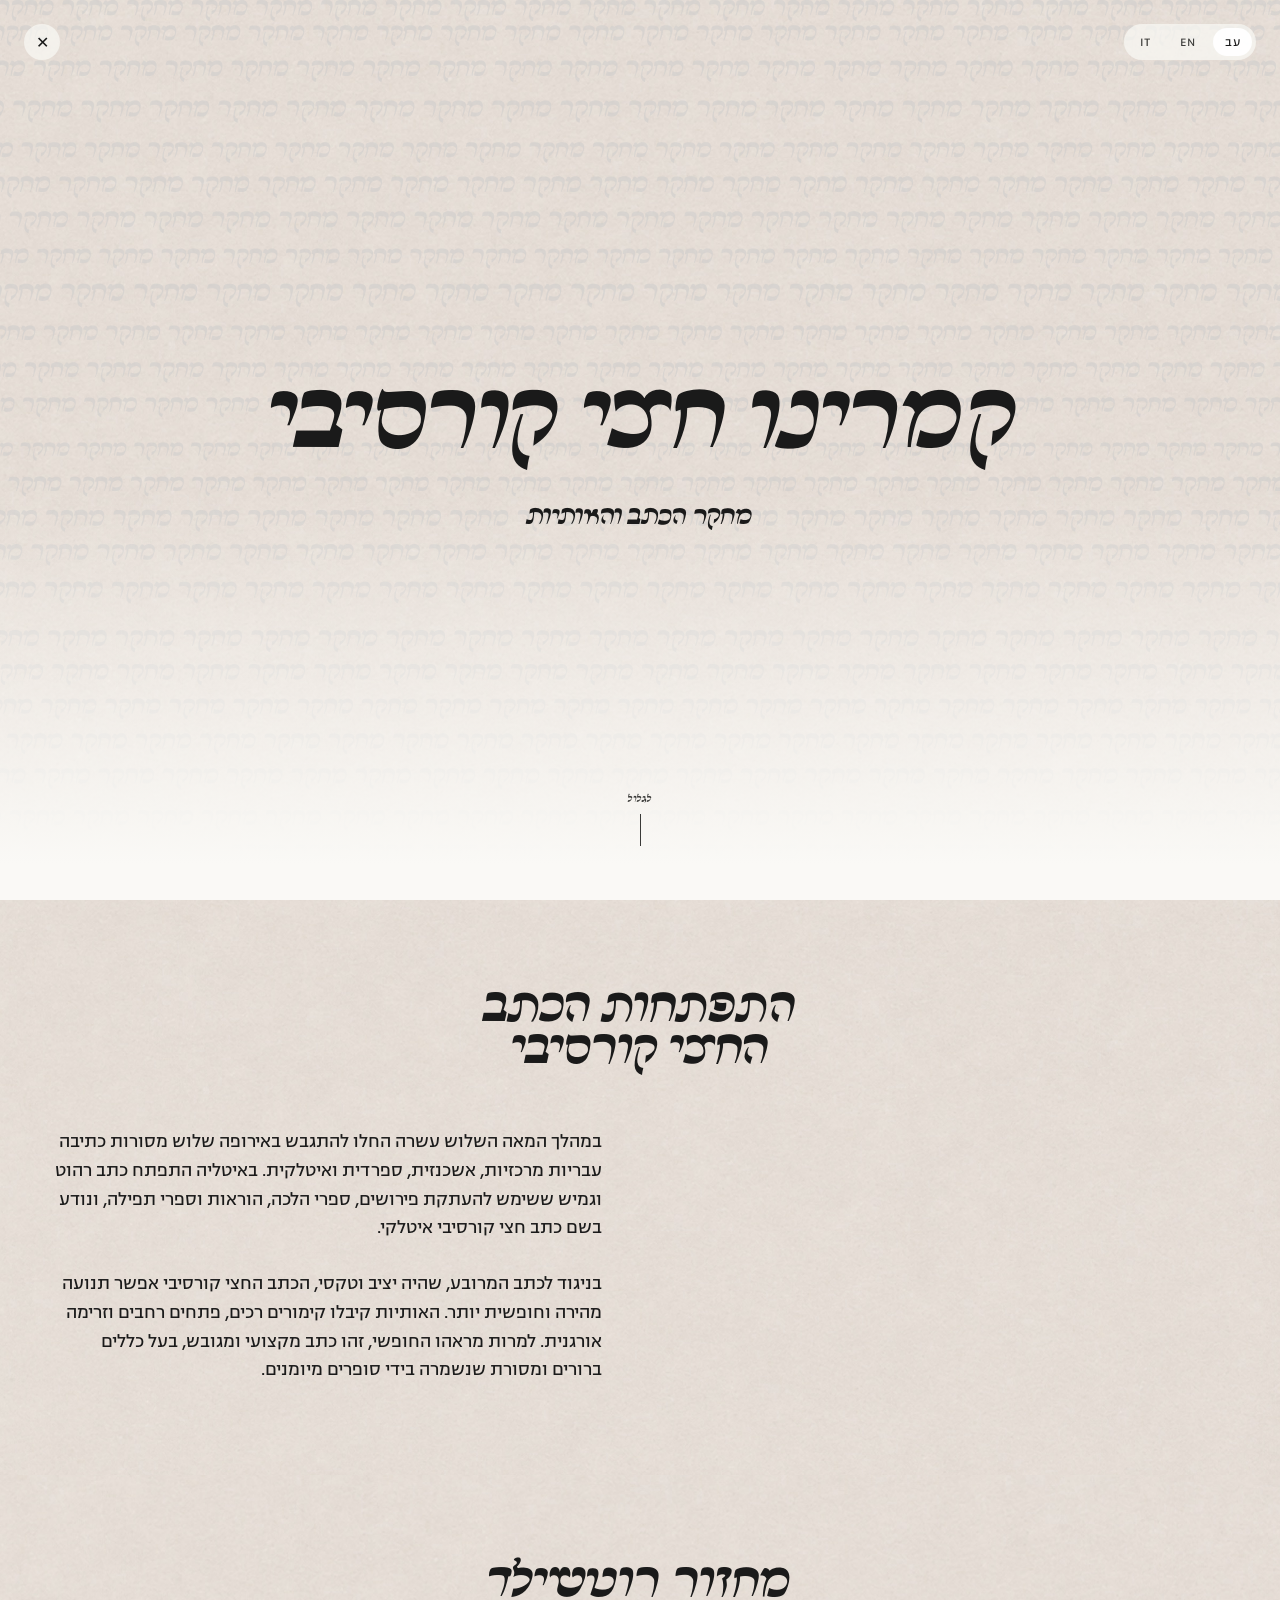
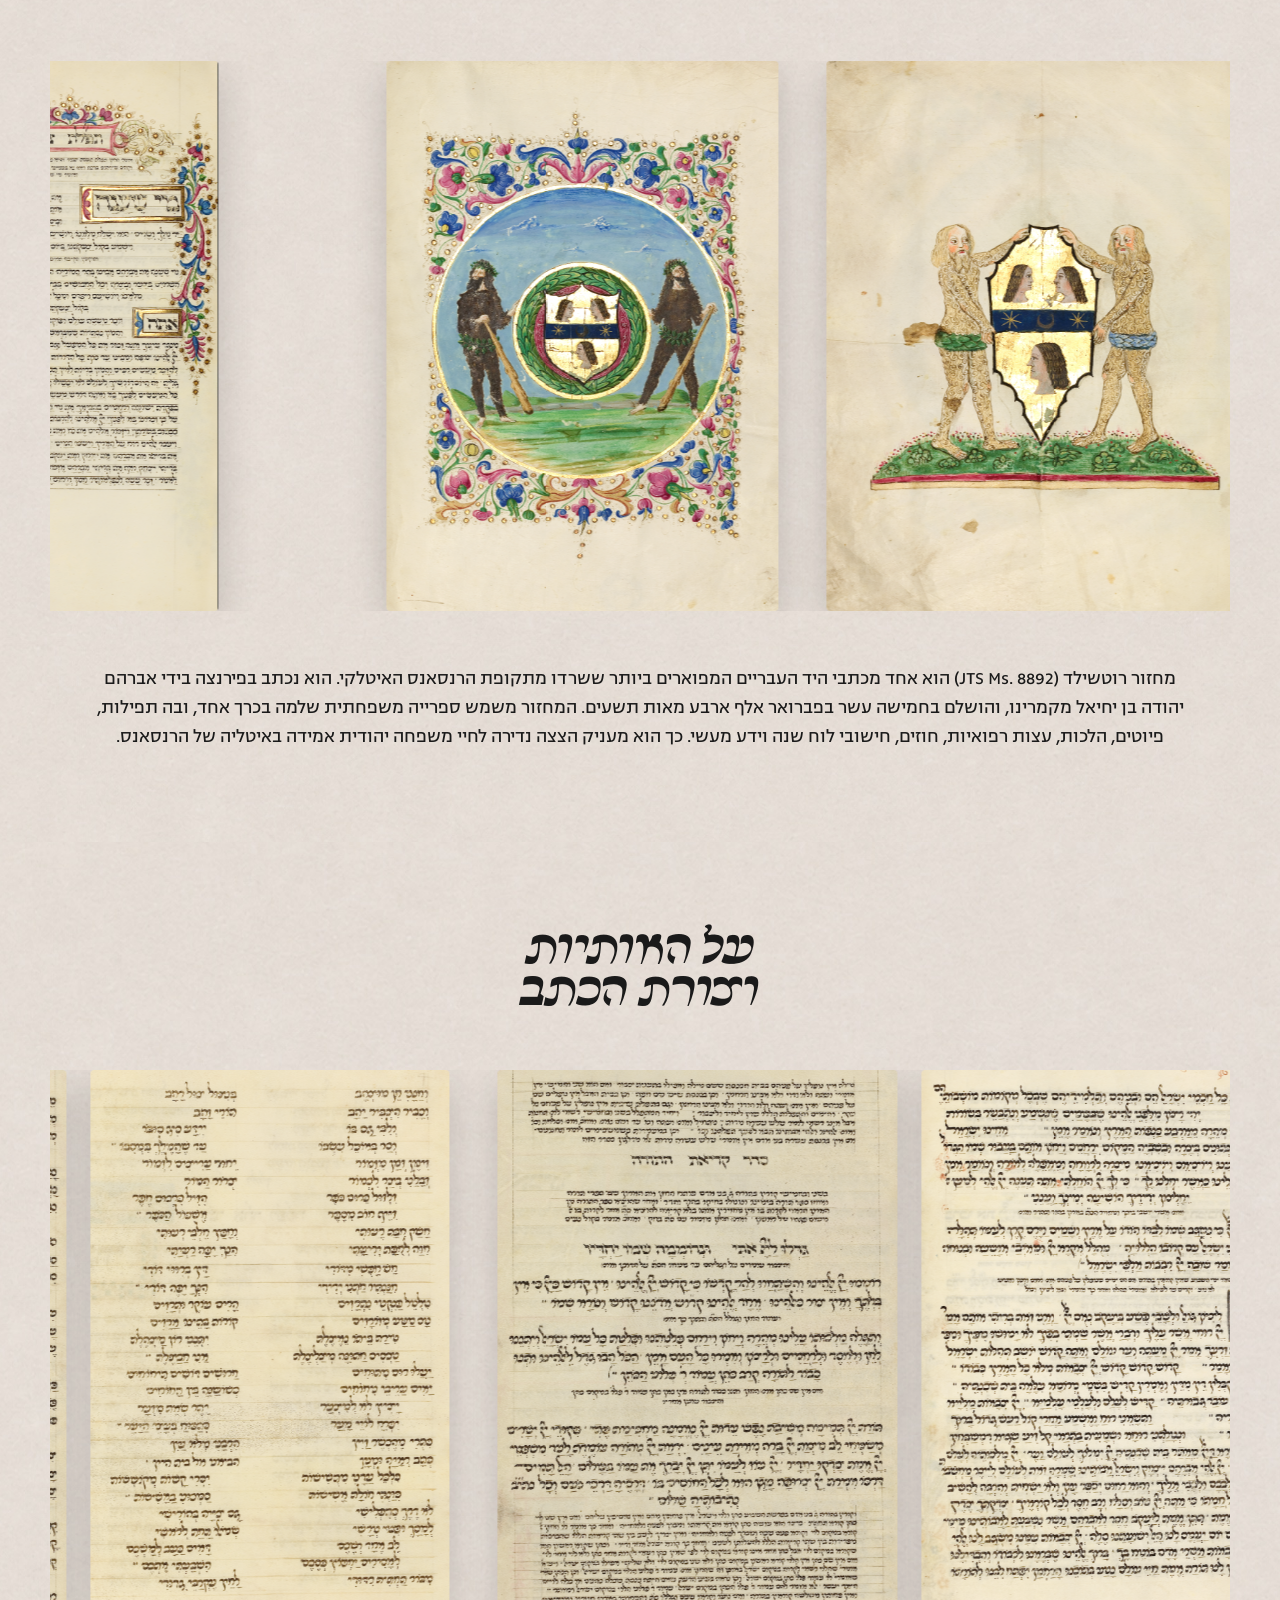
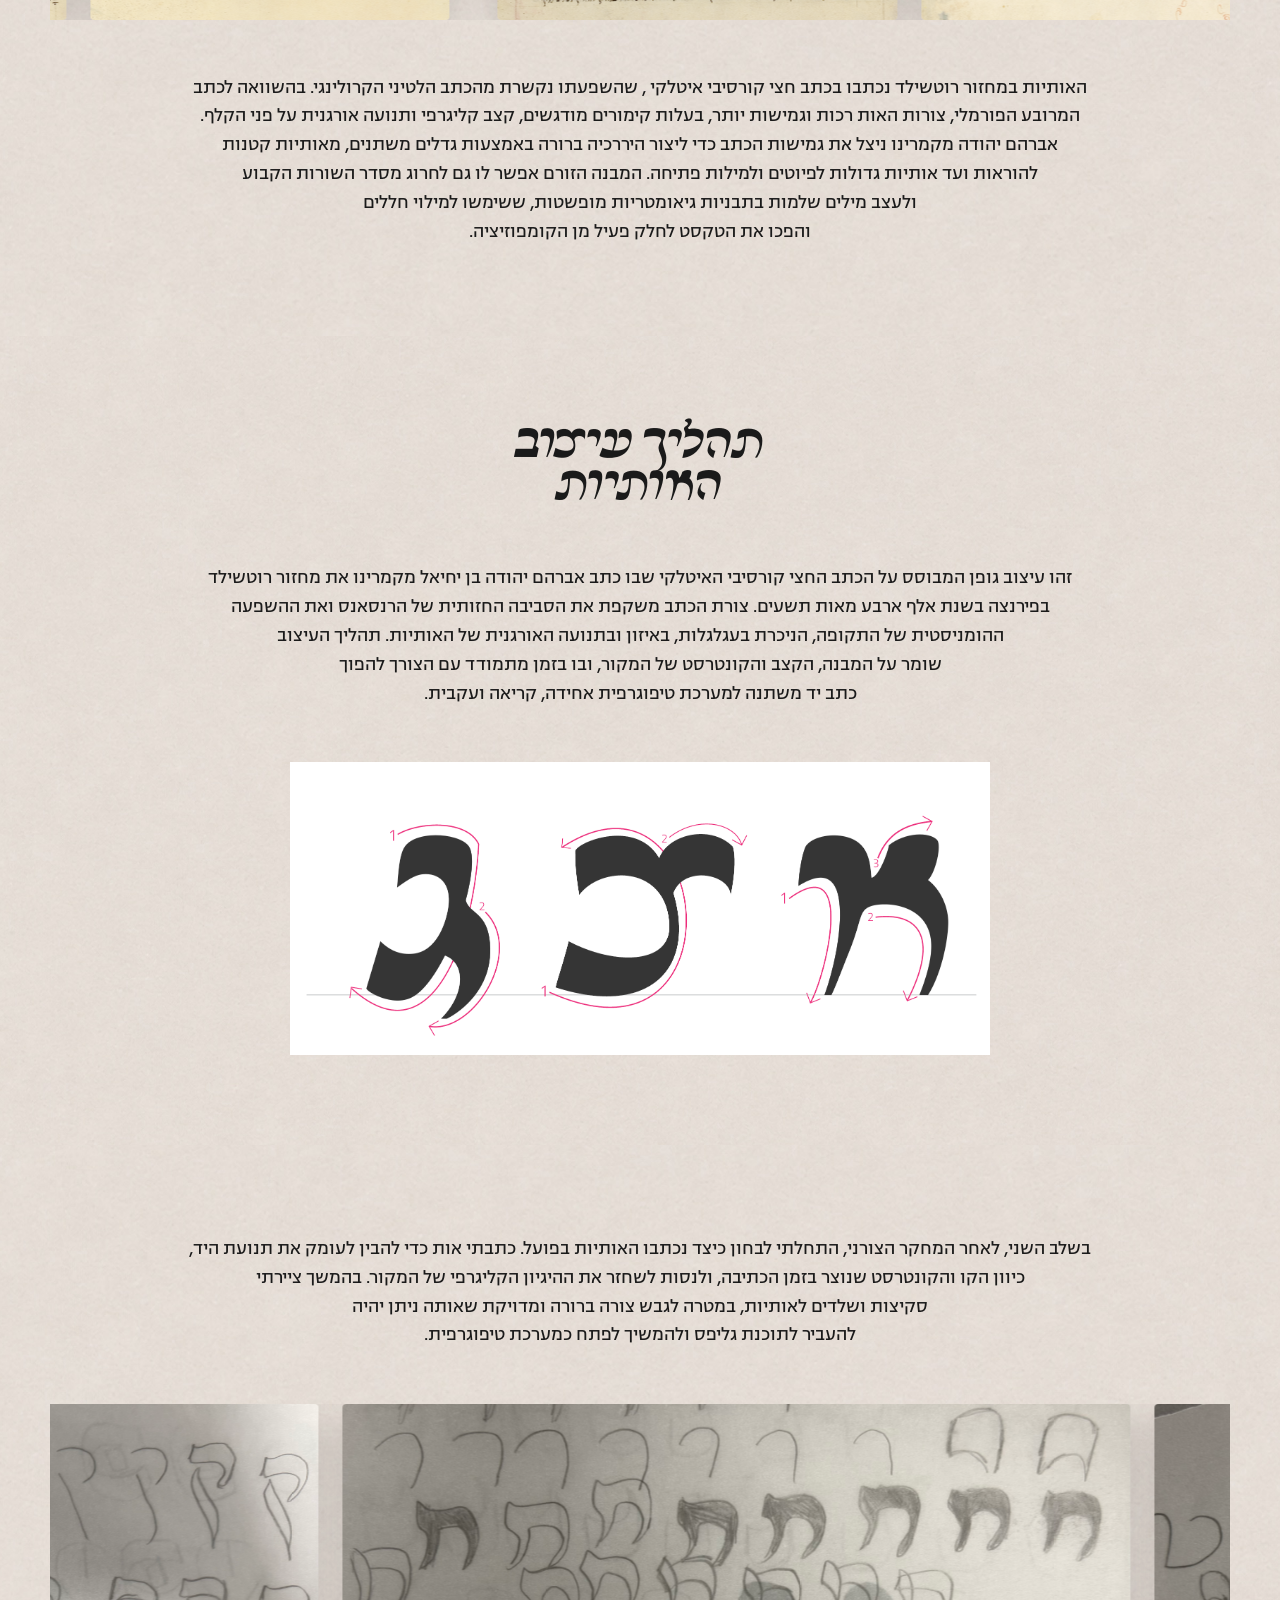
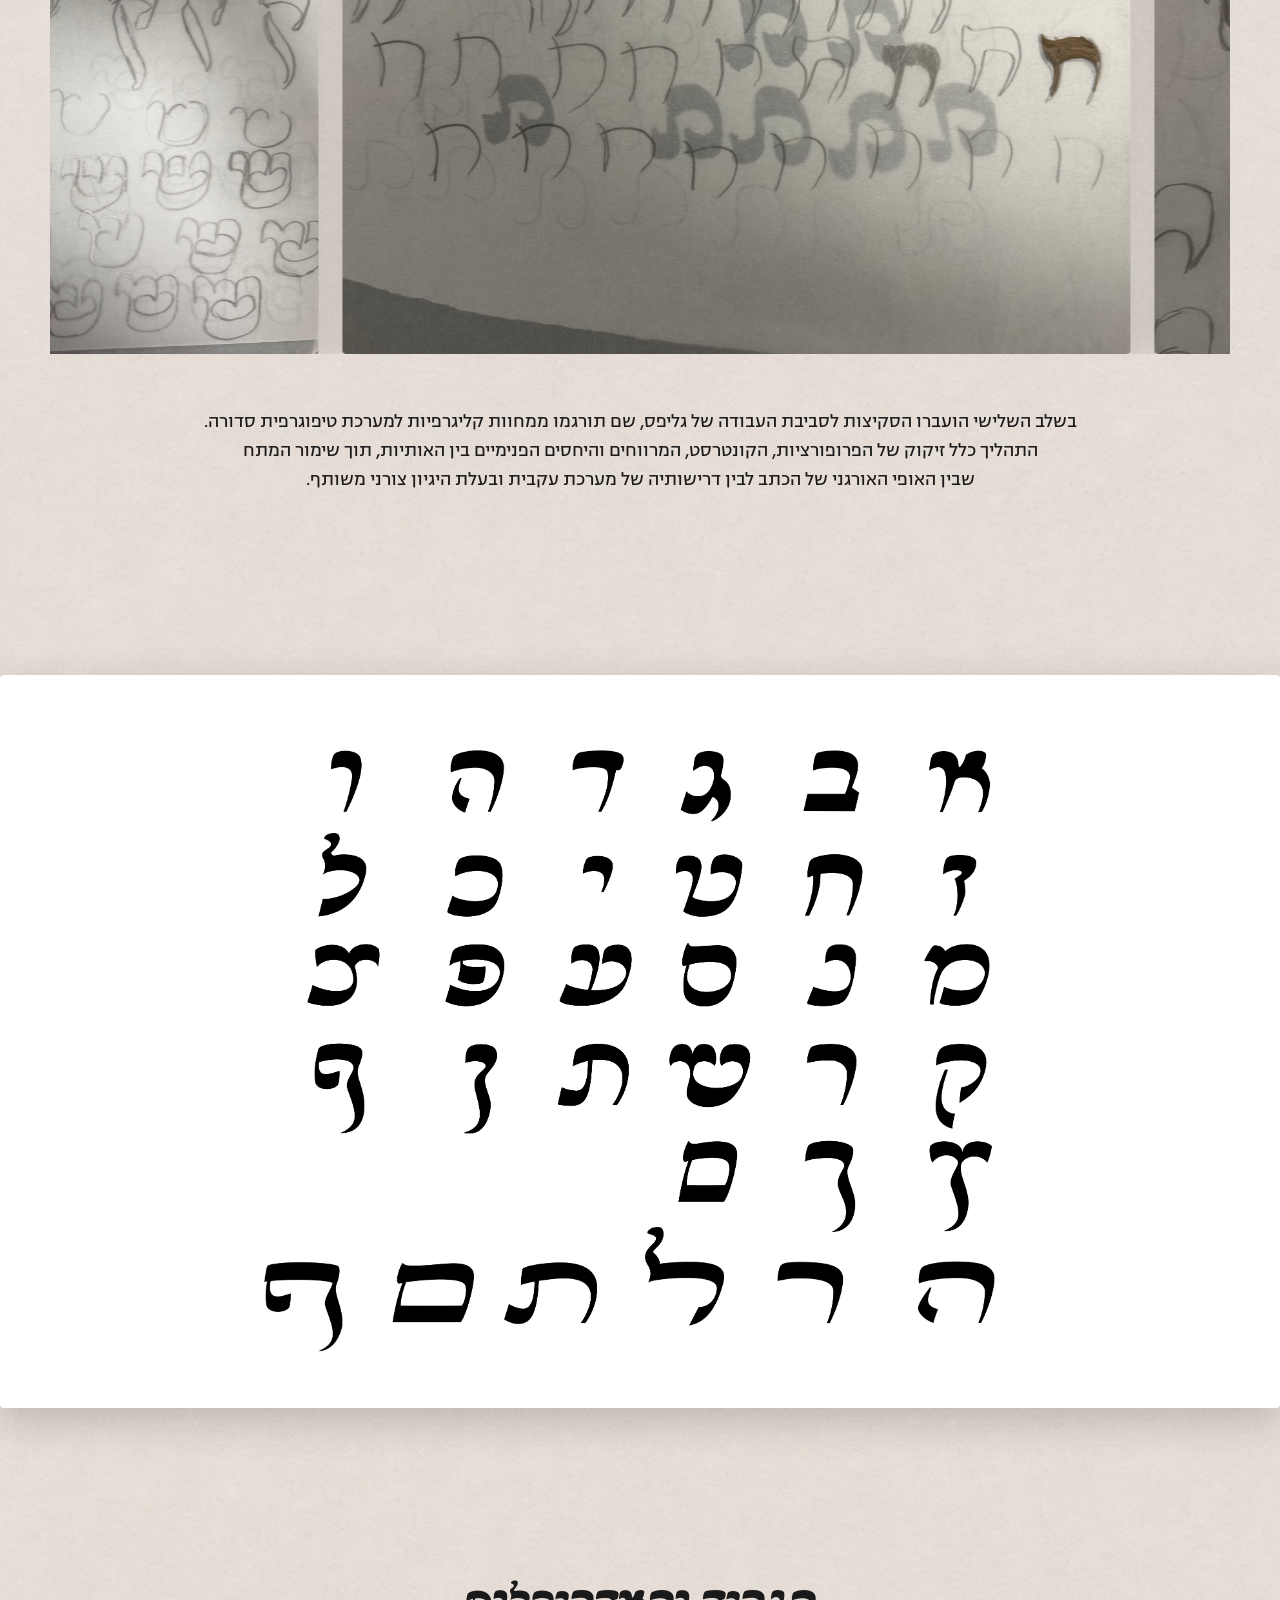
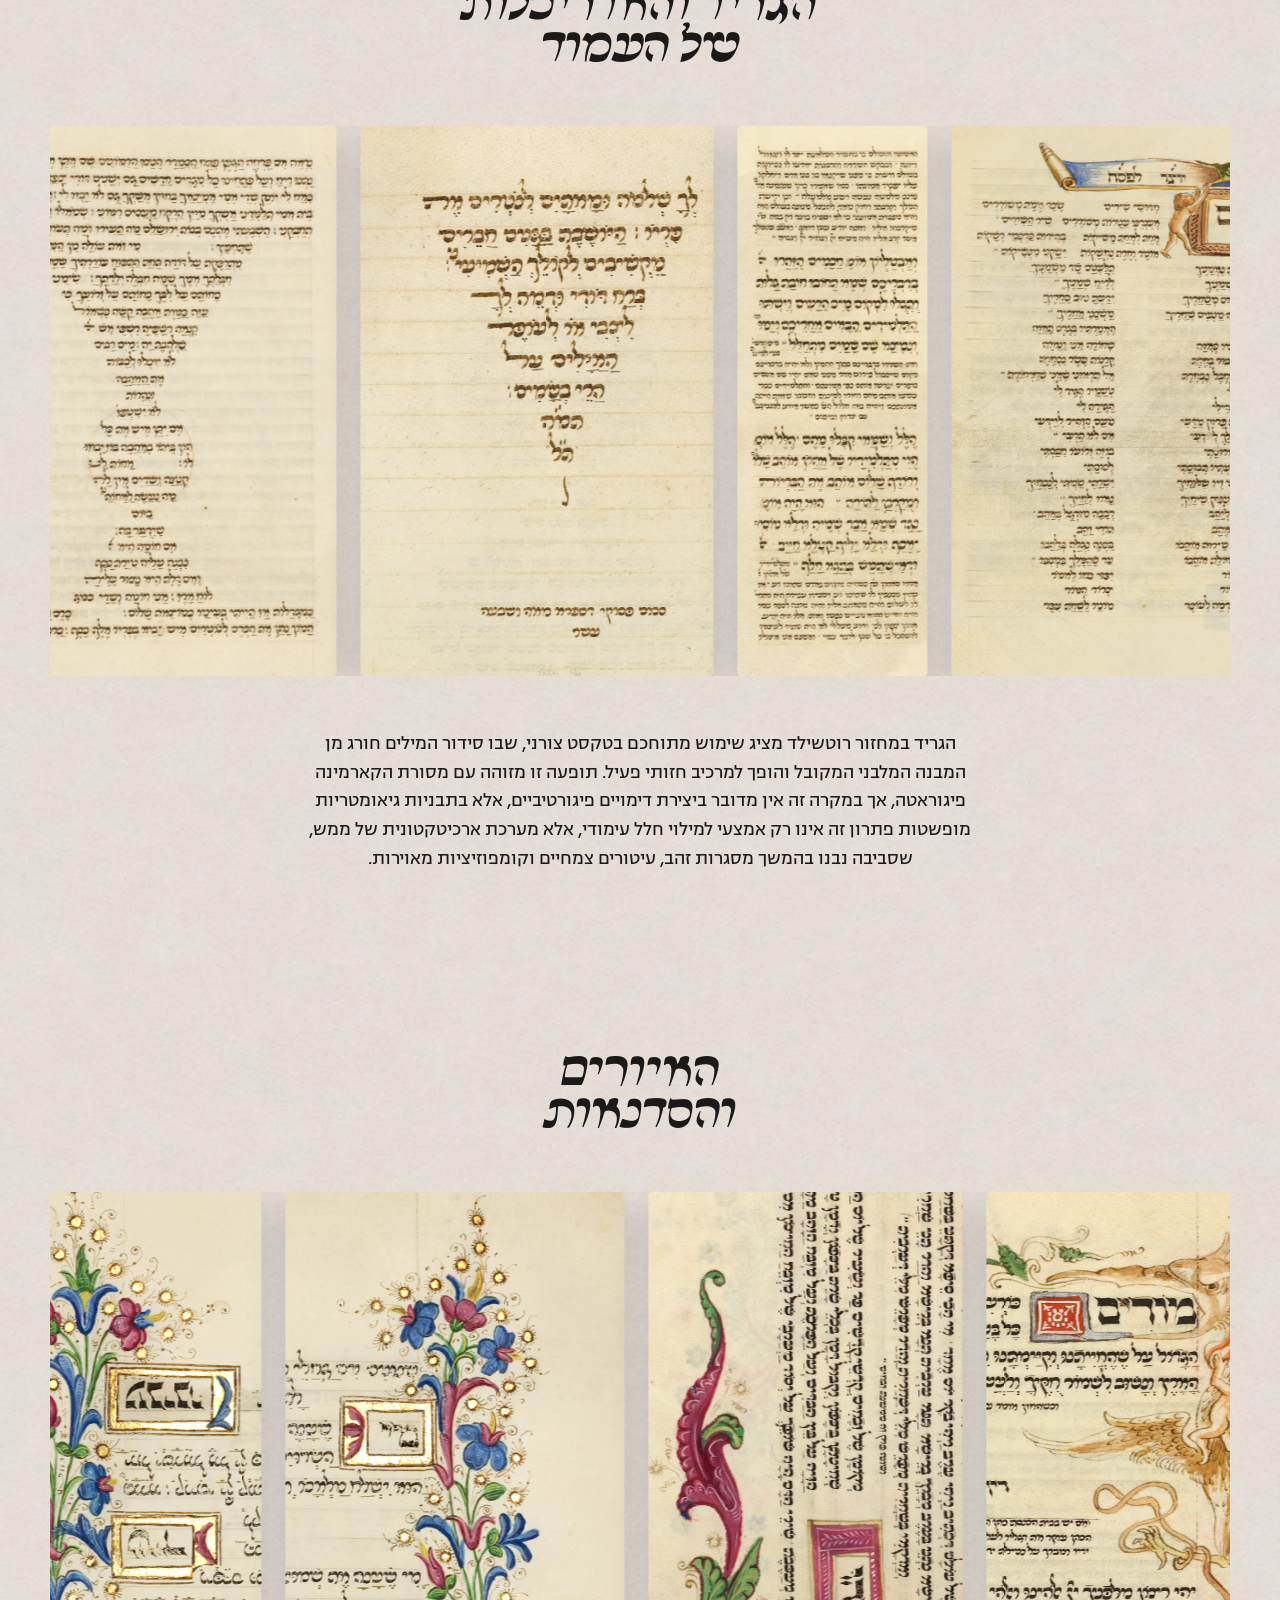
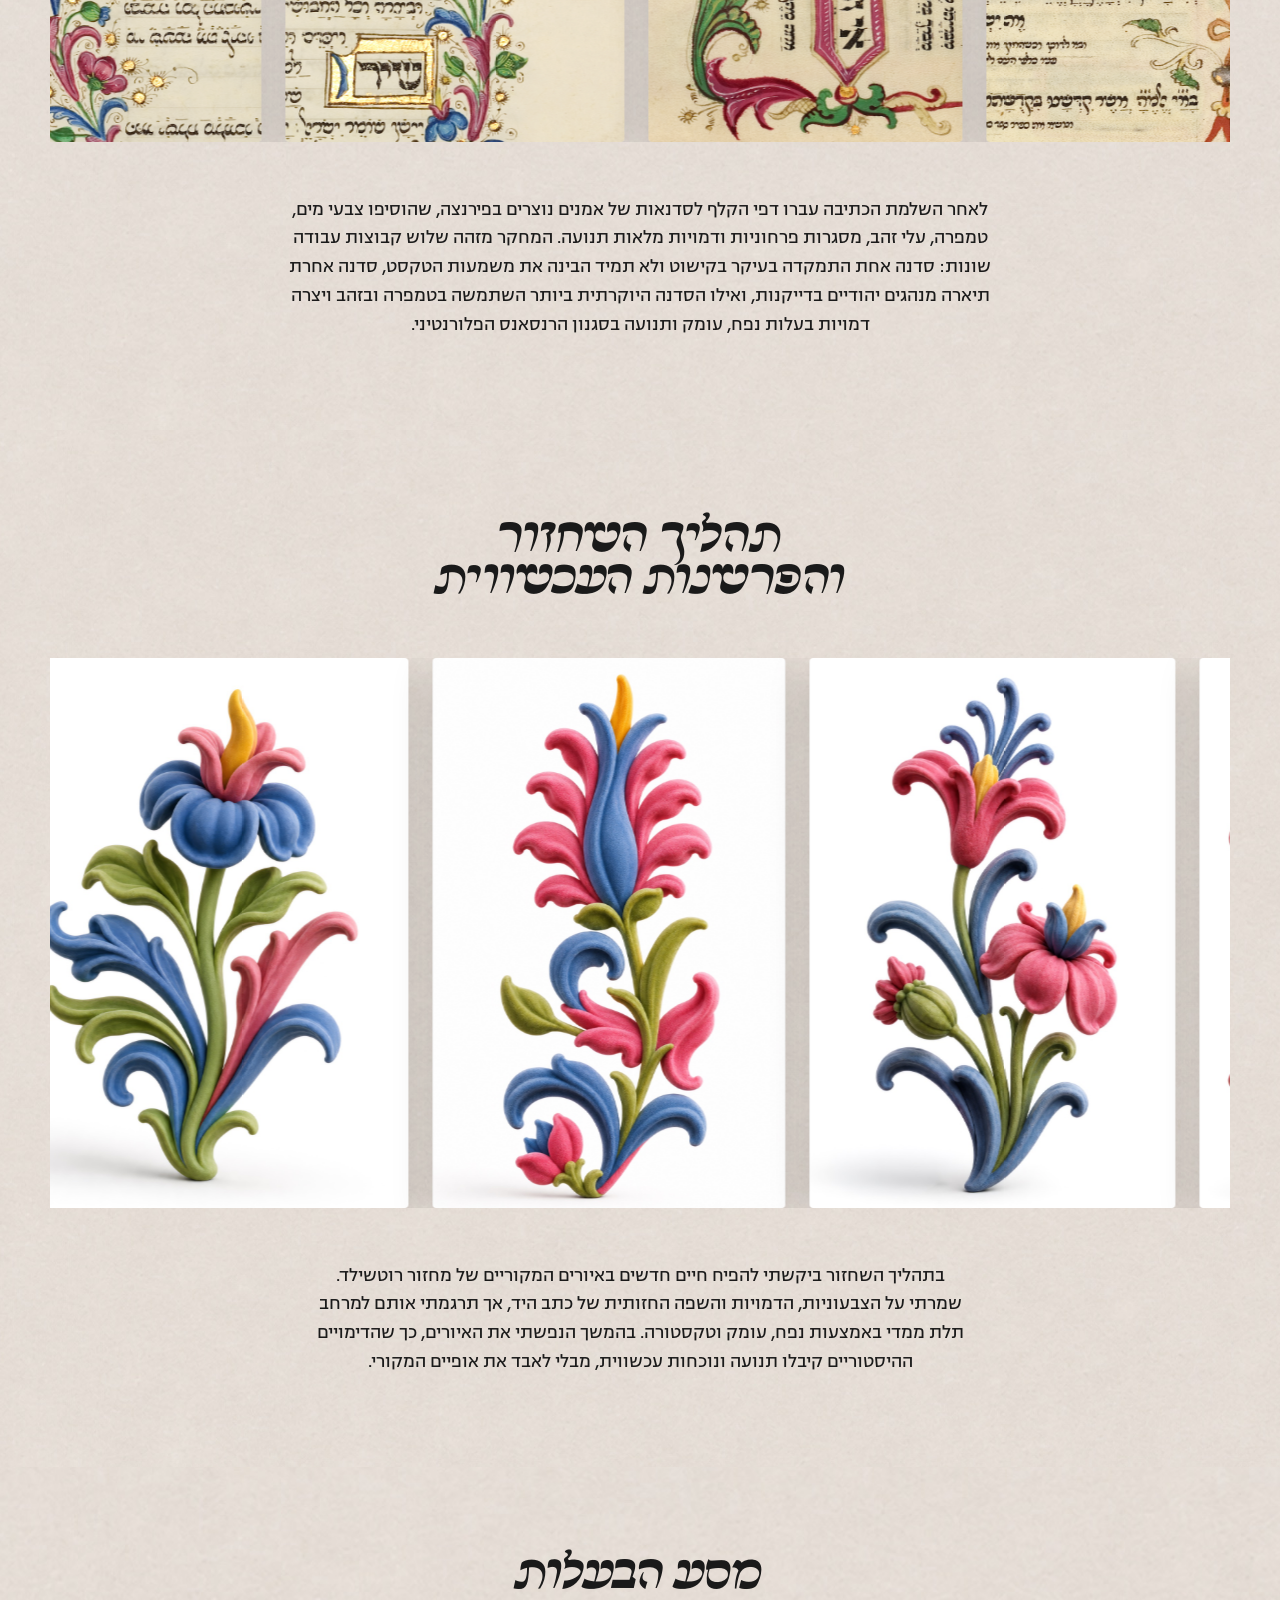
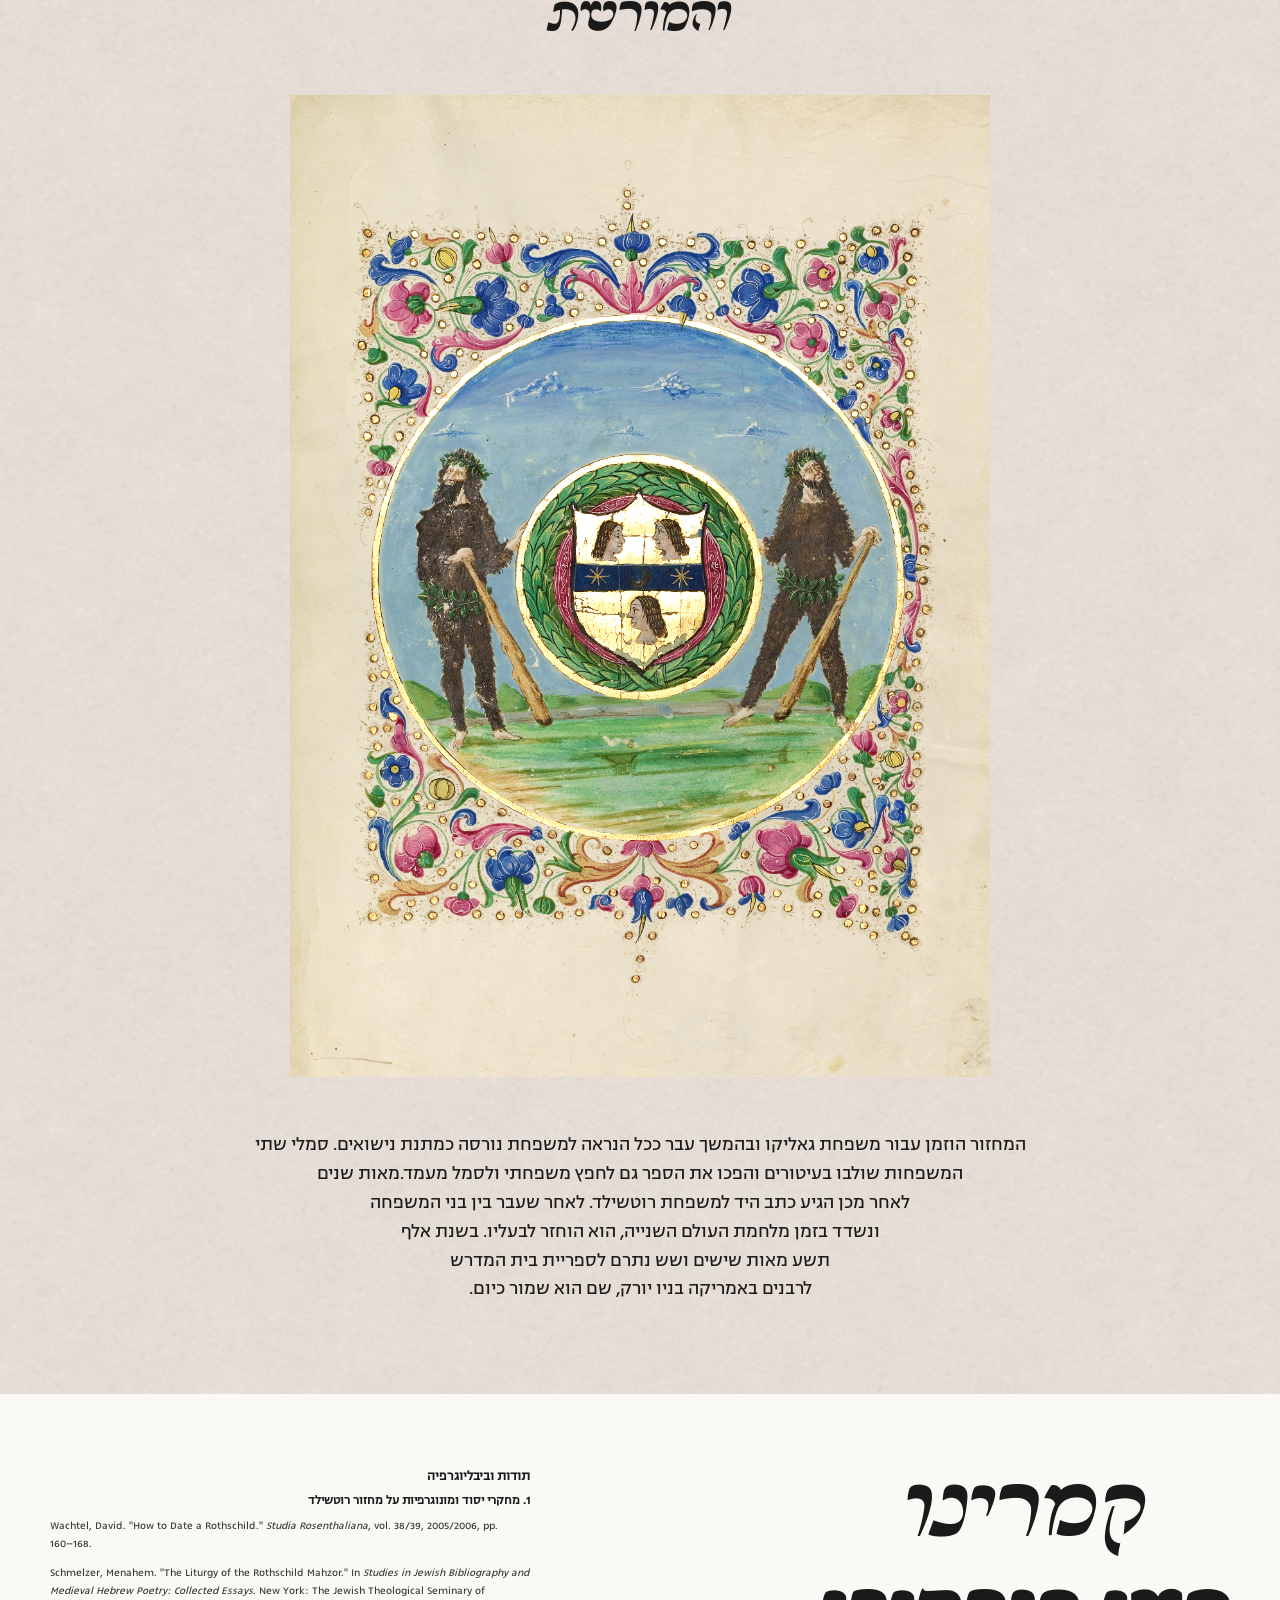
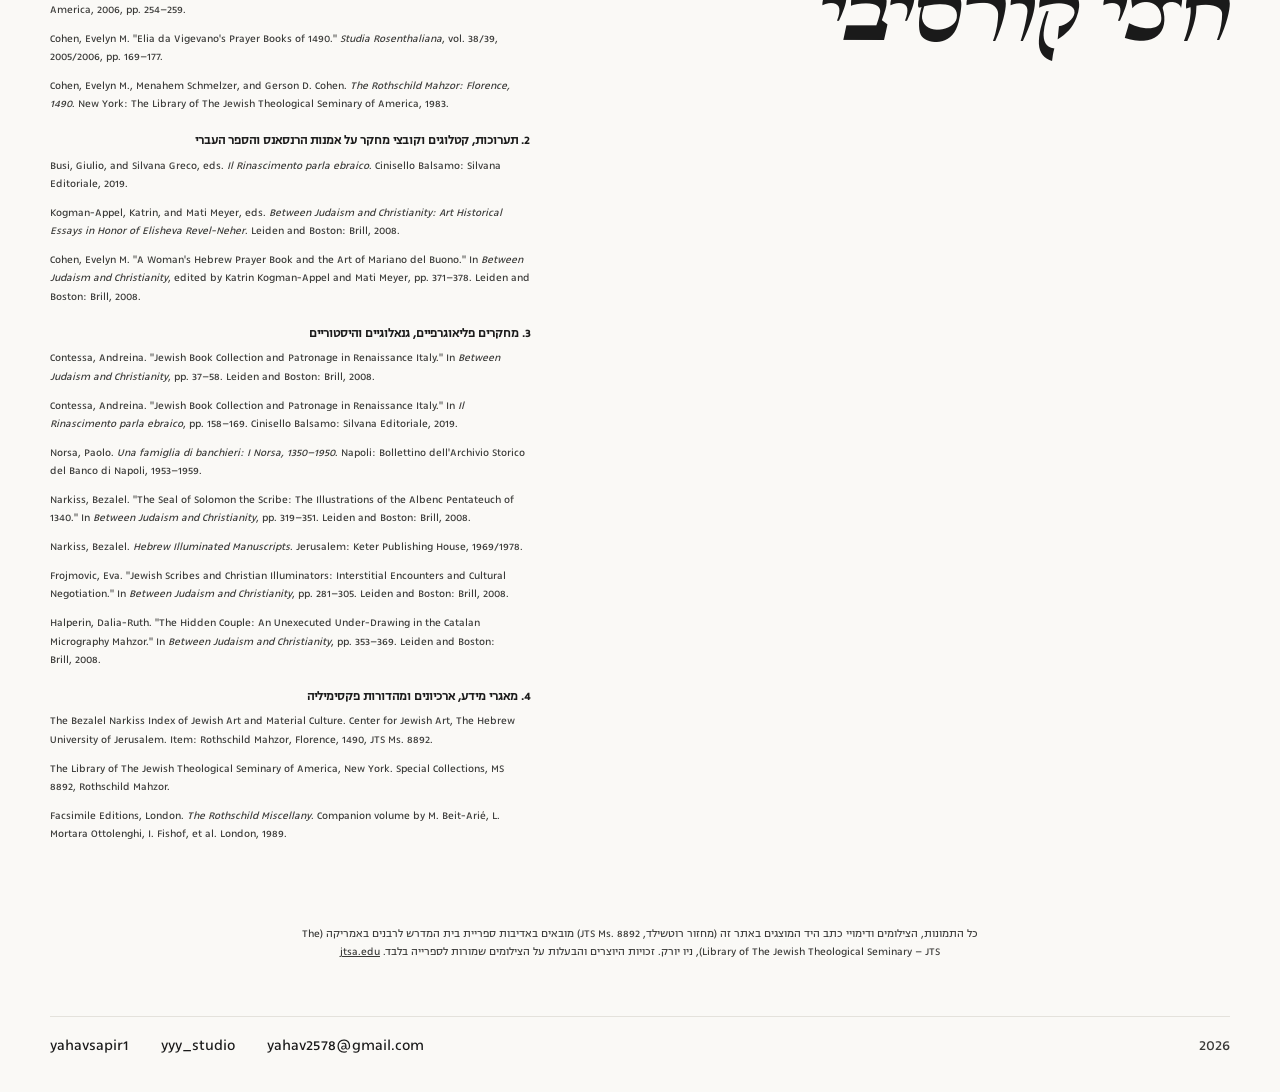
==== commit 886bb6d2: "Revert specimen tool to its state right after the hero-fix/prose-polish commit Per explicit request:" ====
--- a/research.html
+++ b/research.html
@@ -4,7 +4,7 @@
 <meta charset="UTF-8">
 <meta name="viewport" content="width=device-width, initial-scale=1.0">
 <title>מחקר הכתב והאותיות — קמרינו</title>
-<link rel="stylesheet" href="css/style.css?v=62">
+<link rel="stylesheet" href="css/style.css?v=59">
 <link rel="stylesheet" href="css/research.css?v=24">
 </head>
 <body class="research">
--- a/css/style.css
+++ b/css/style.css
@@ -379,14 +379,6 @@
 .specimen-row__crop {
   margin-top: 30px;
   text-align: var(--ta, right);
-  /* Deliberately no overflow:hidden. It was added briefly as a safety net
-     while trim-top's correction came from browser text-metrics APIs that
-     turned out to disagree wildly between engines — with the measurement
-     now based on an actual pixel scan of the rendered ink instead (see
-     measureInkTopFraction in main.js), that risk is gone at the source.
-     No clipping is possible, ever, in any browser, at the cost of letting
-     a wrong measurement under/over-space a row instead of hard-cropping it
-     — the same tradeoff the rest of this technique already makes. */
 }
 
 /* The "leading trim" technique (the same one AllCaps' own tester uses via
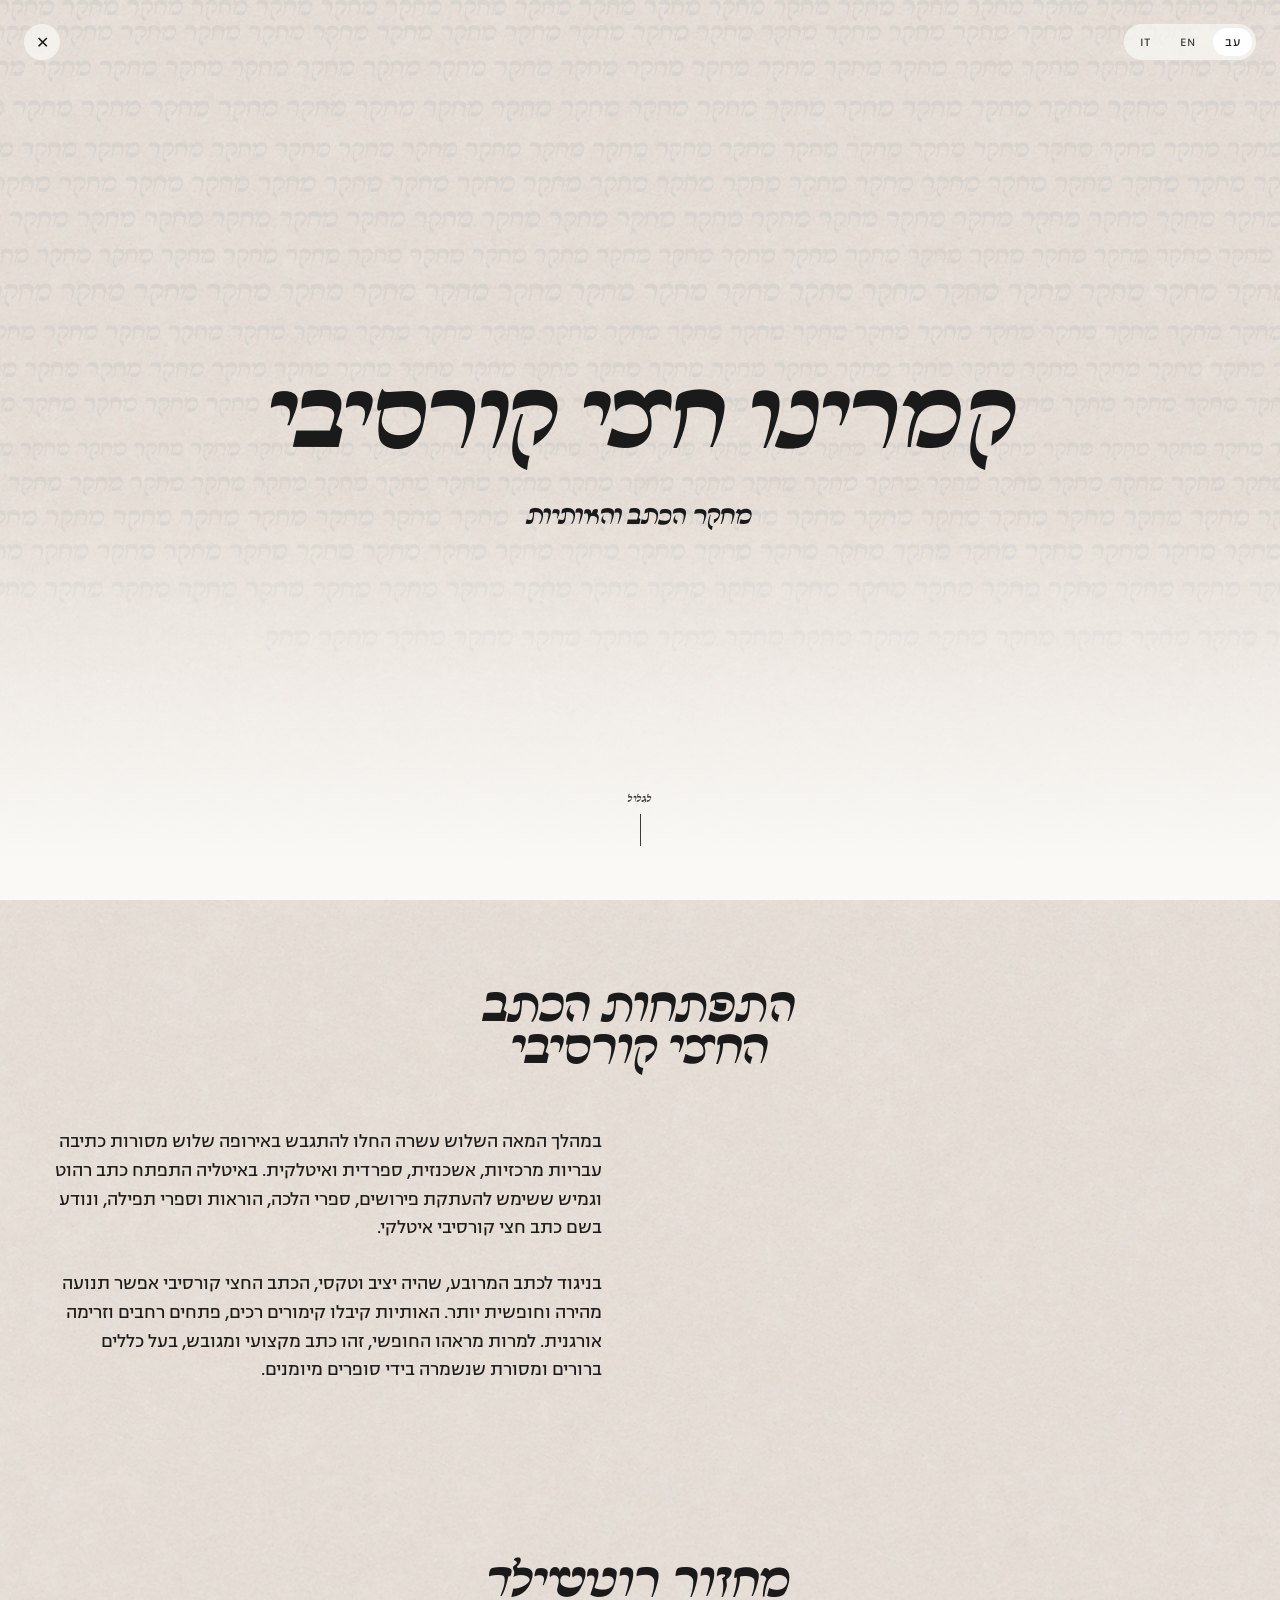
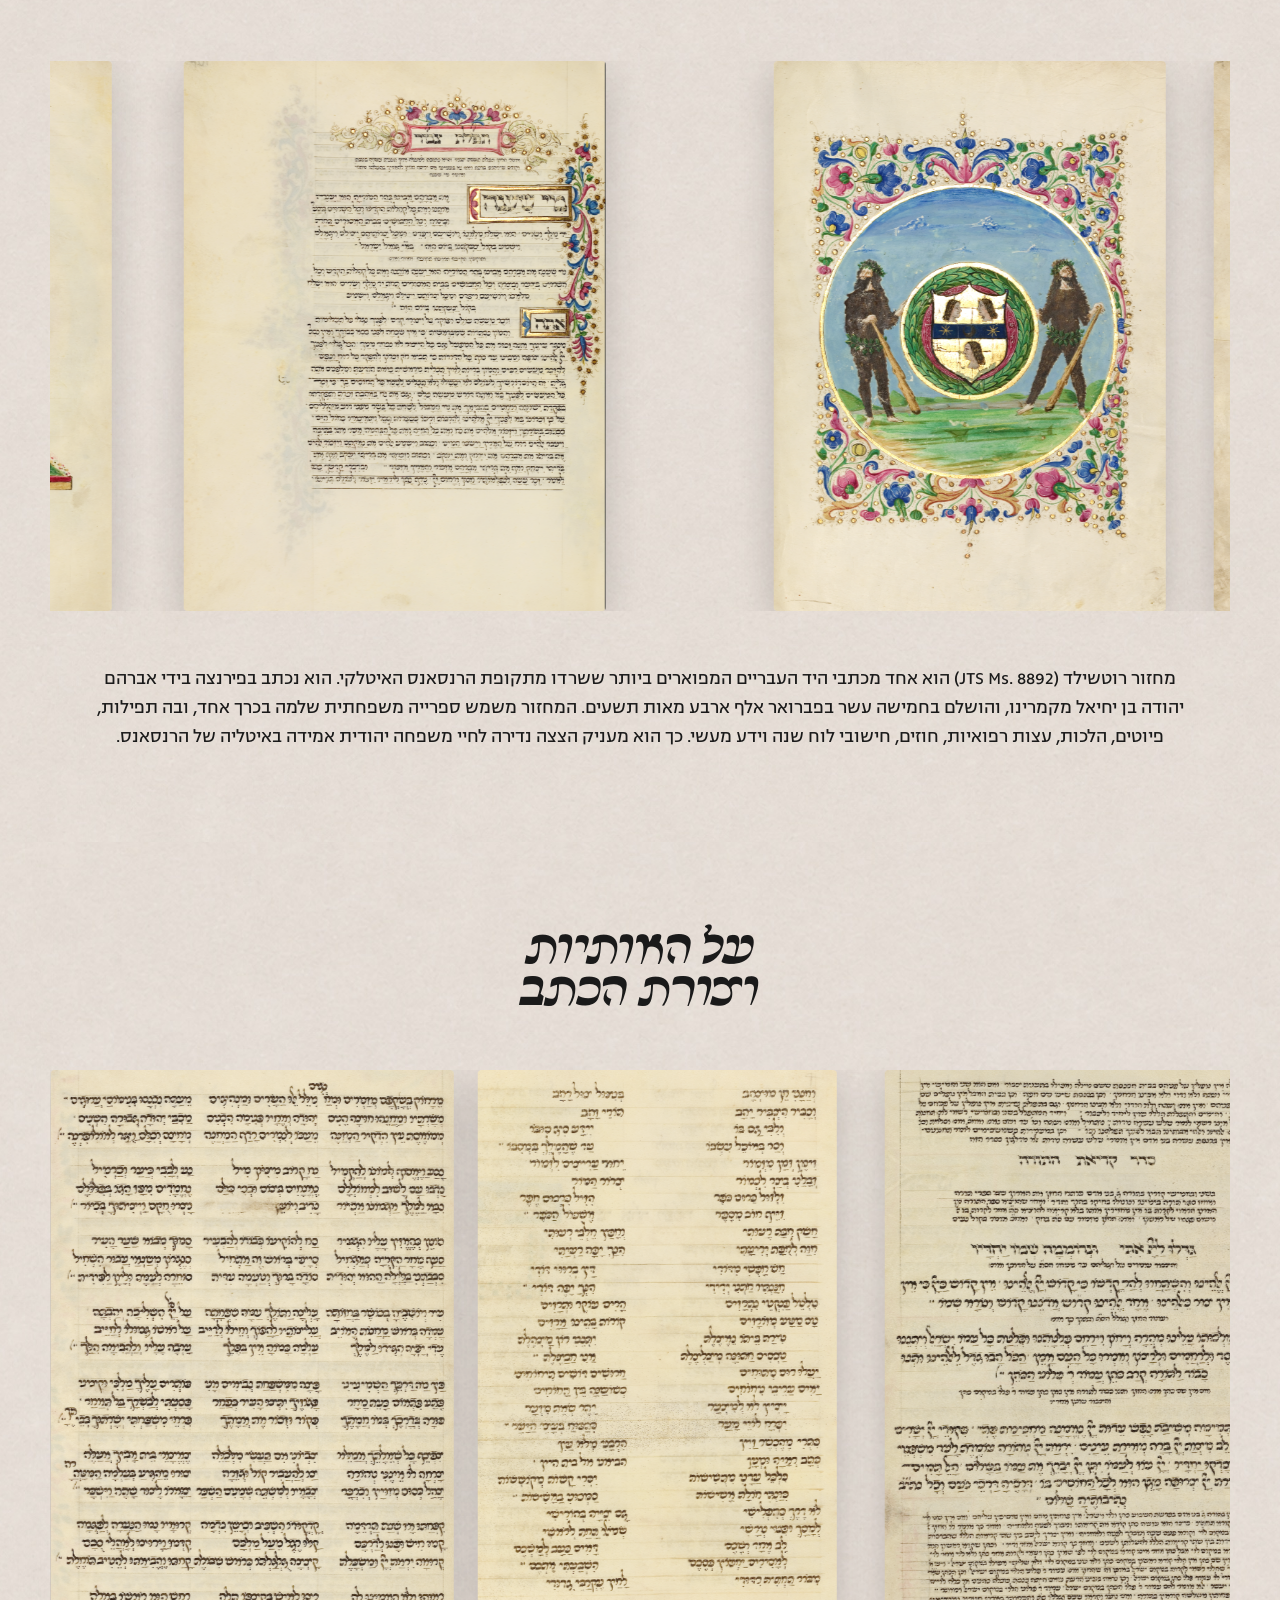
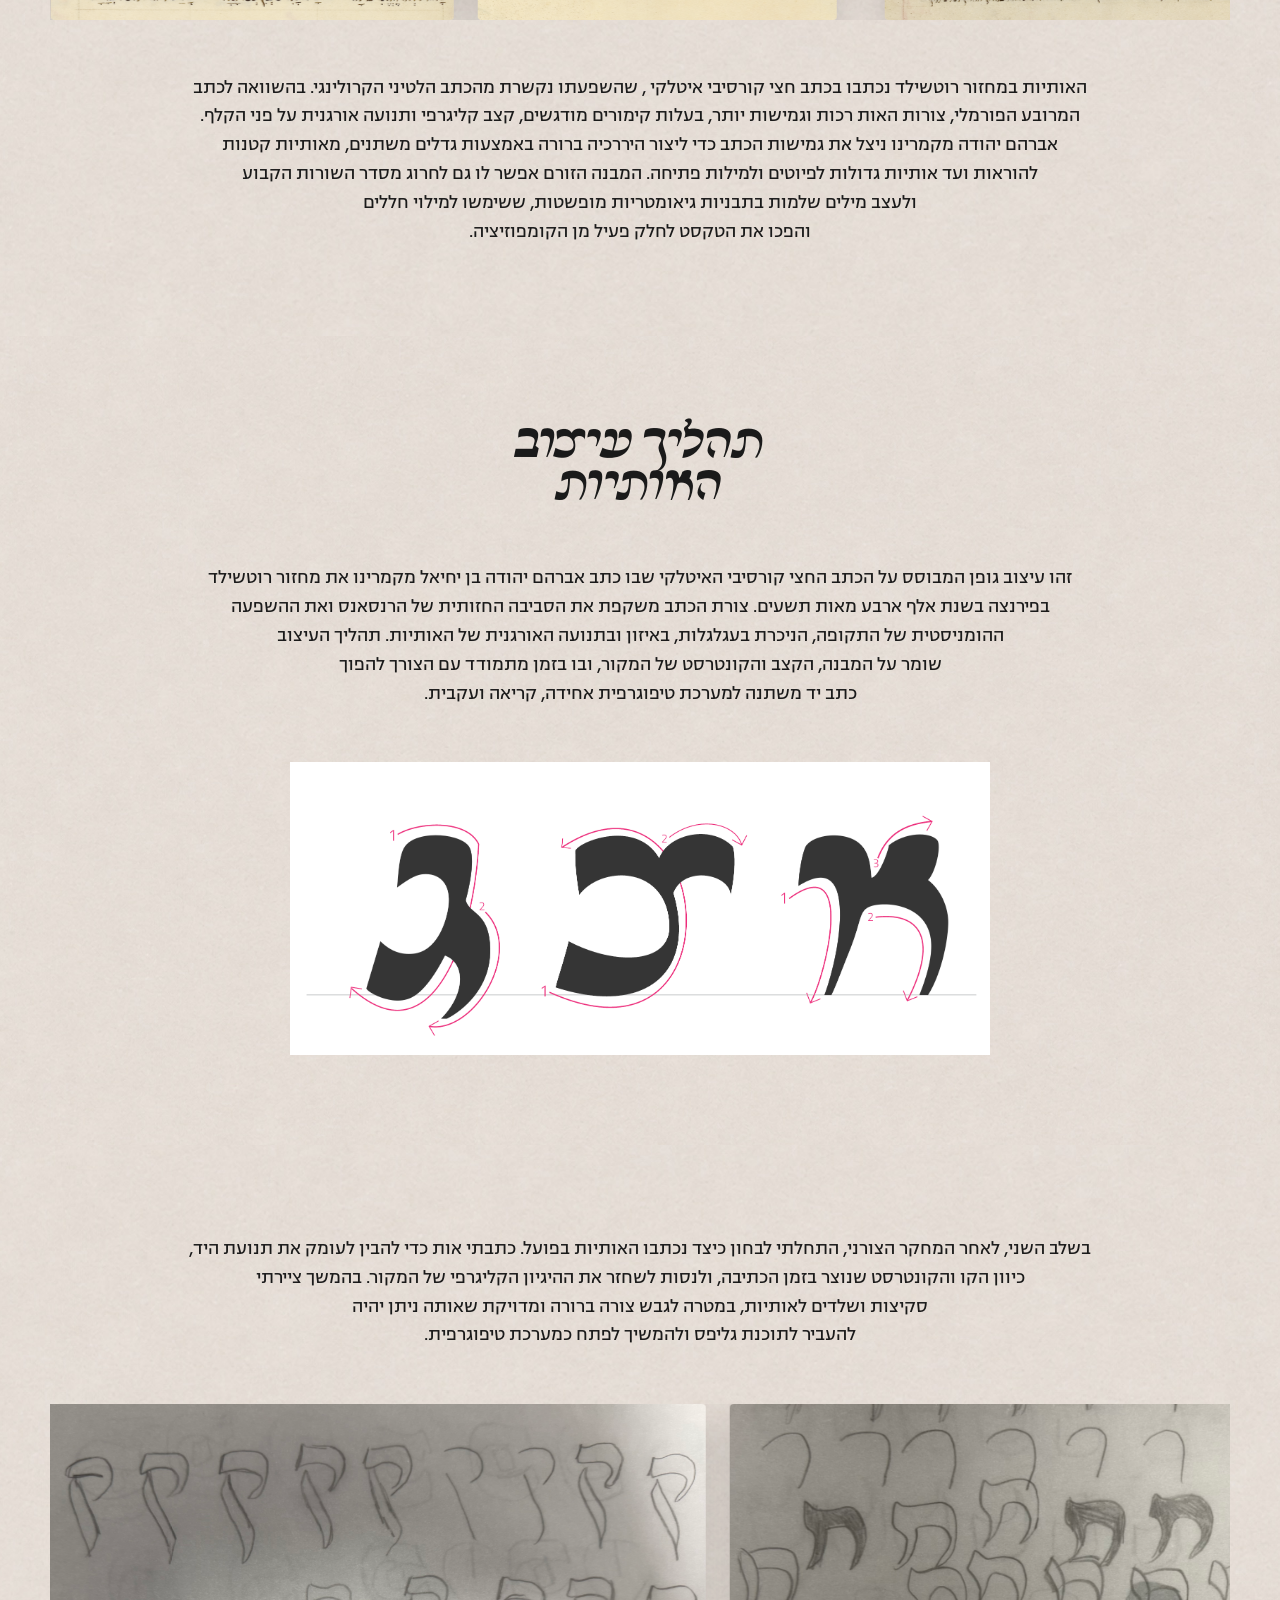
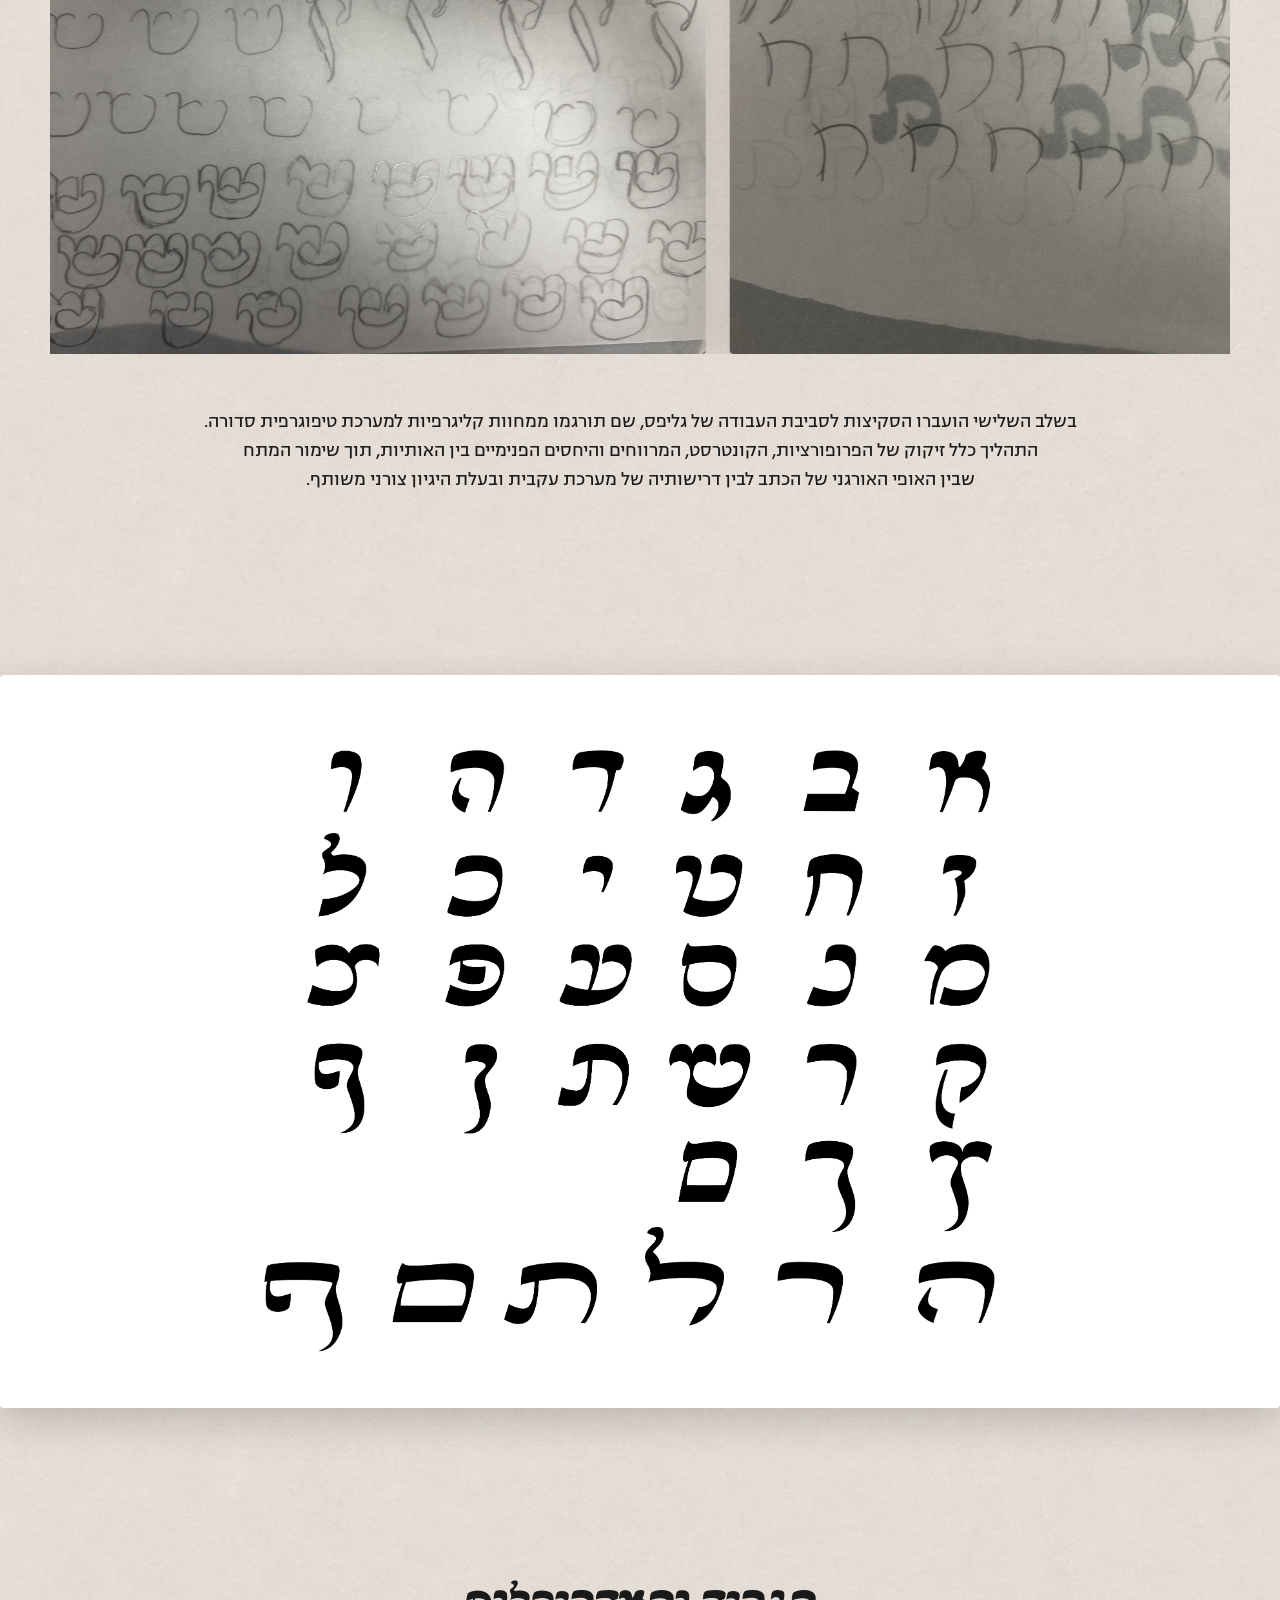
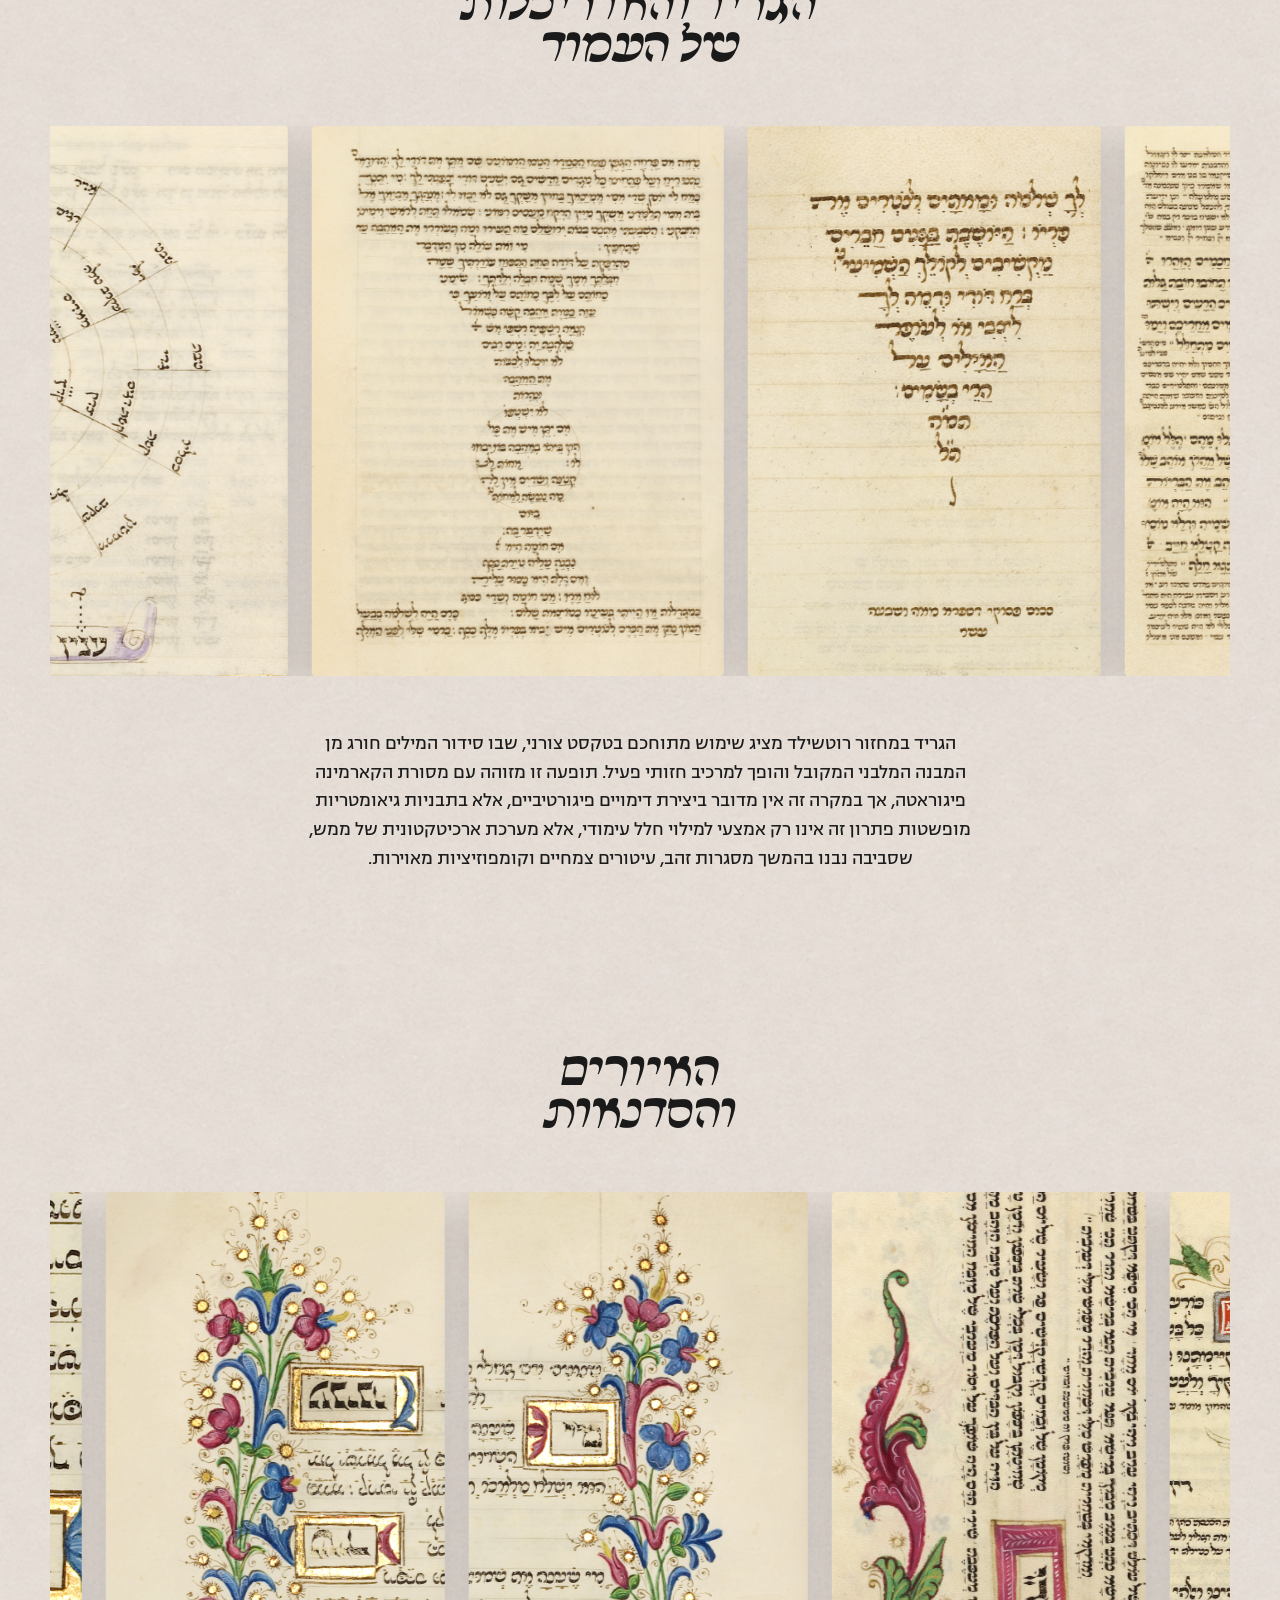
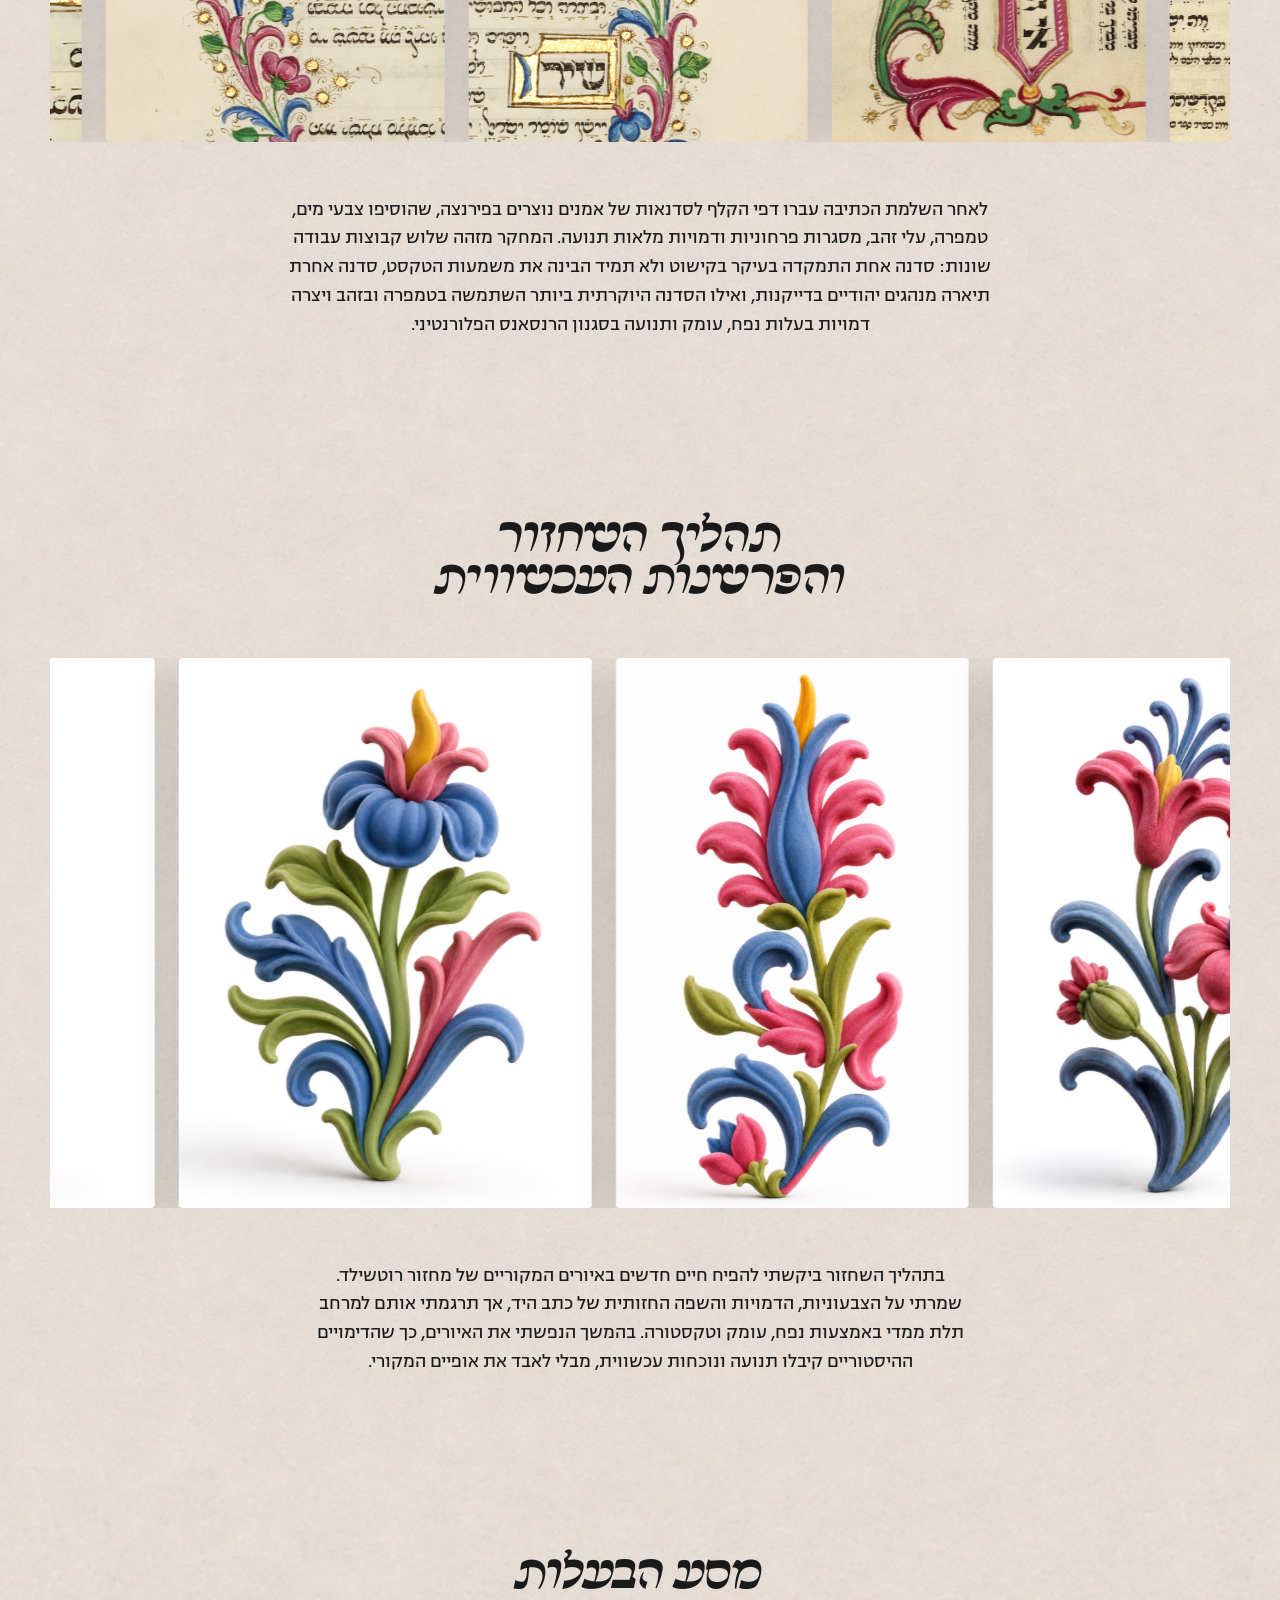
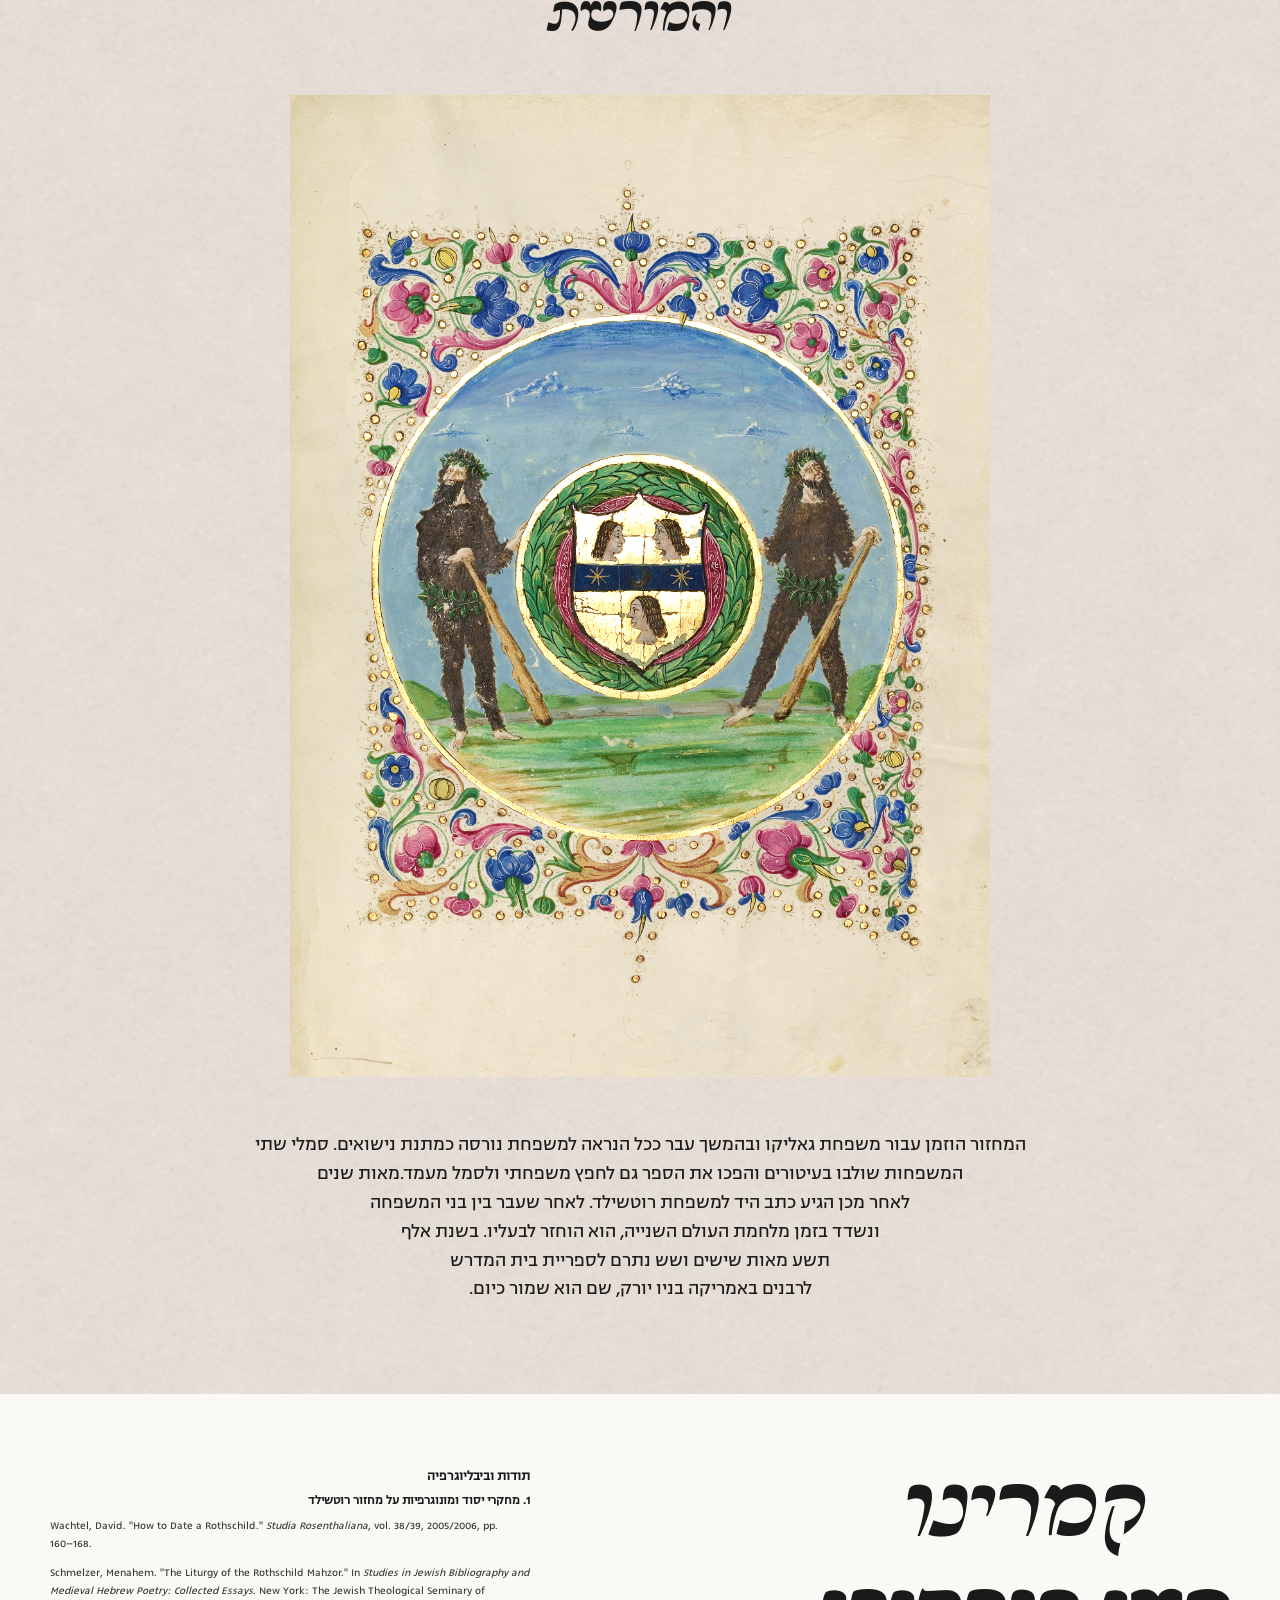
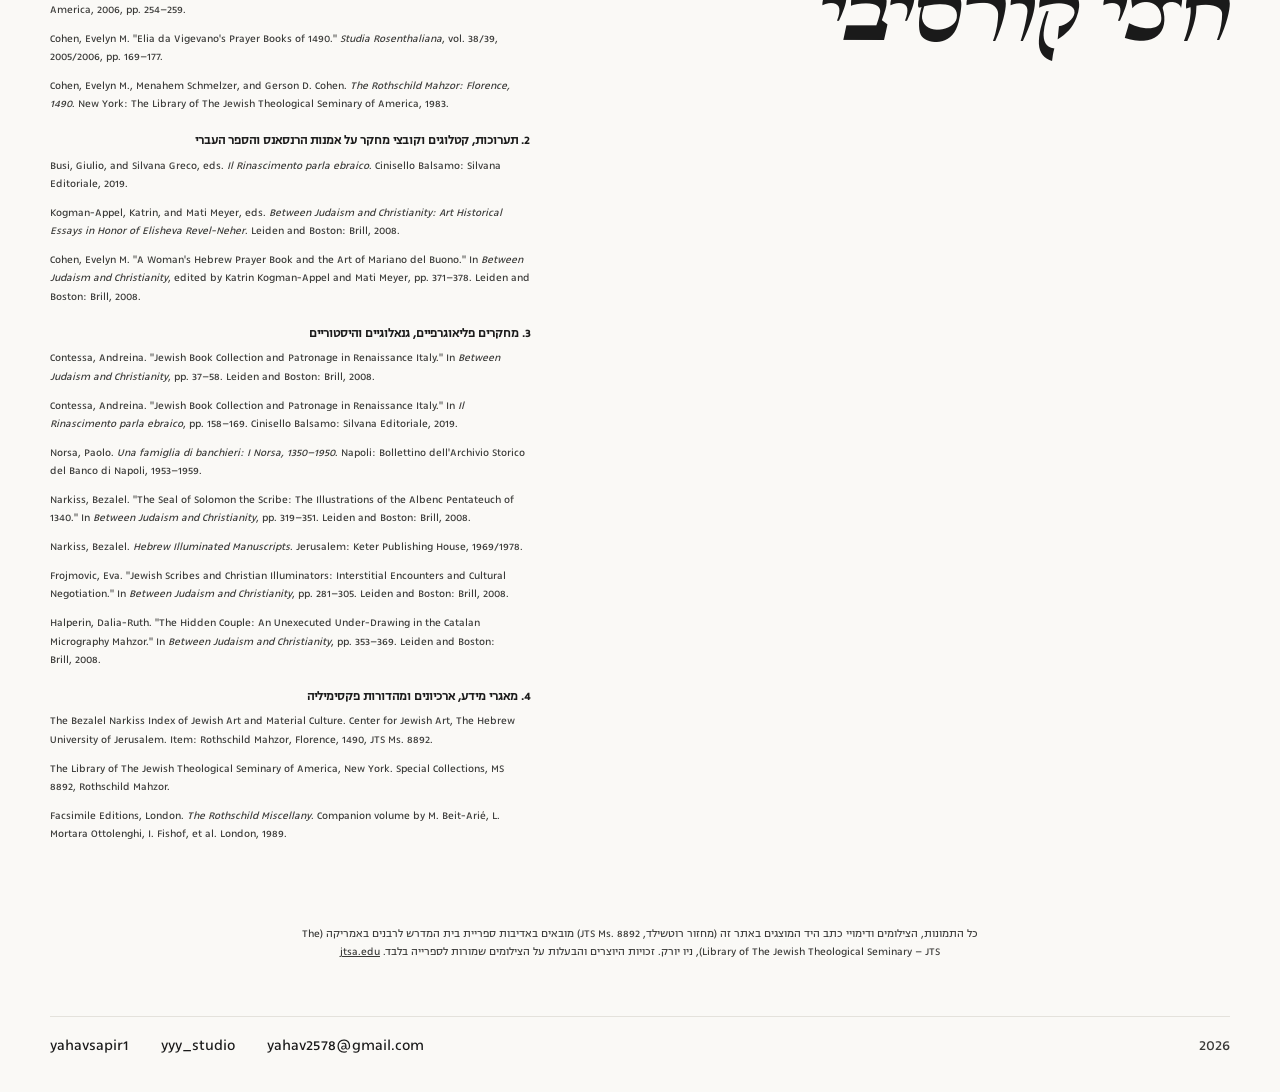
==== commit 05bfb06c: "Add favicon (Camerino letter Qof) to both pages Co-Authored-By: Claude Sonnet 5 <noreply@anthropic.c" ====
--- a/research.html
+++ b/research.html
@@ -4,6 +4,7 @@
 <meta charset="UTF-8">
 <meta name="viewport" content="width=device-width, initial-scale=1.0">
 <title>מחקר הכתב והאותיות — קמרינו</title>
+<link rel="icon" type="image/png" href="assets/favicon.png">
 <link rel="stylesheet" href="css/style.css?v=59">
 <link rel="stylesheet" href="css/research.css?v=24">
 </head>
